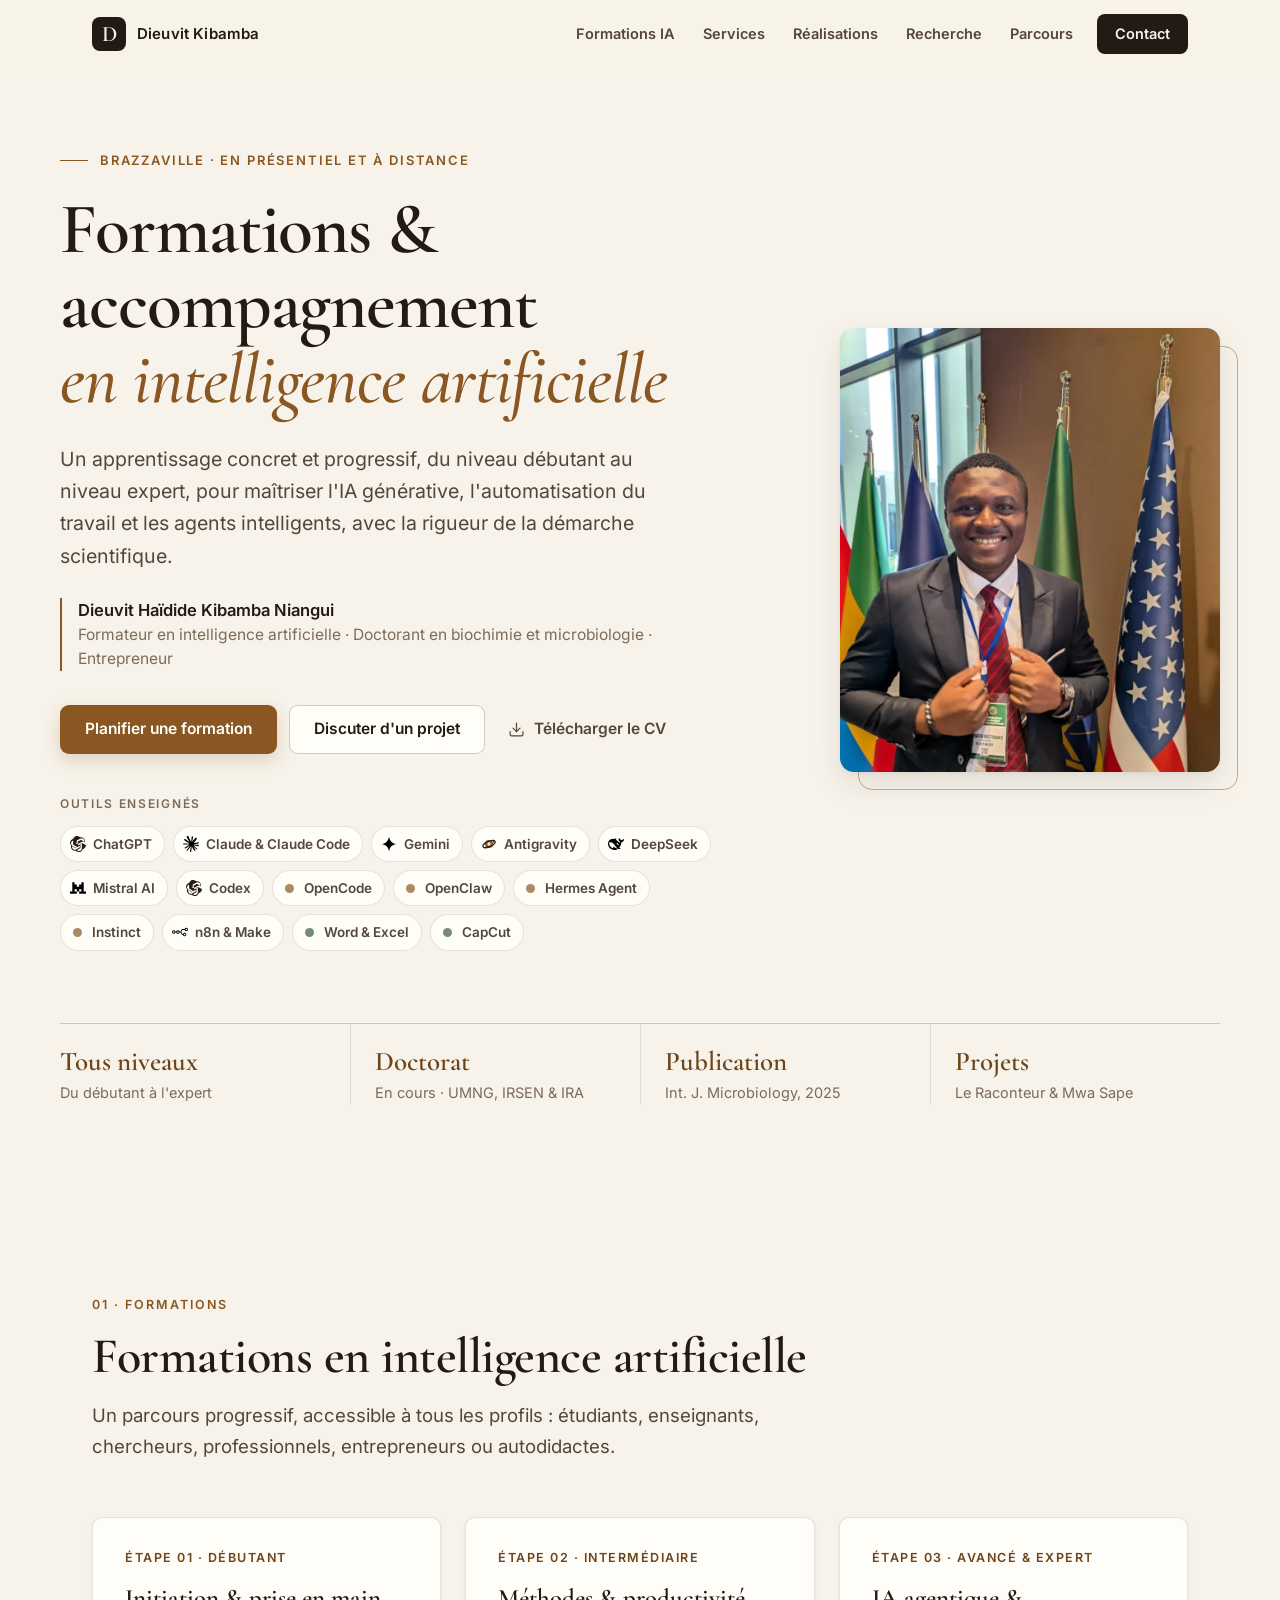
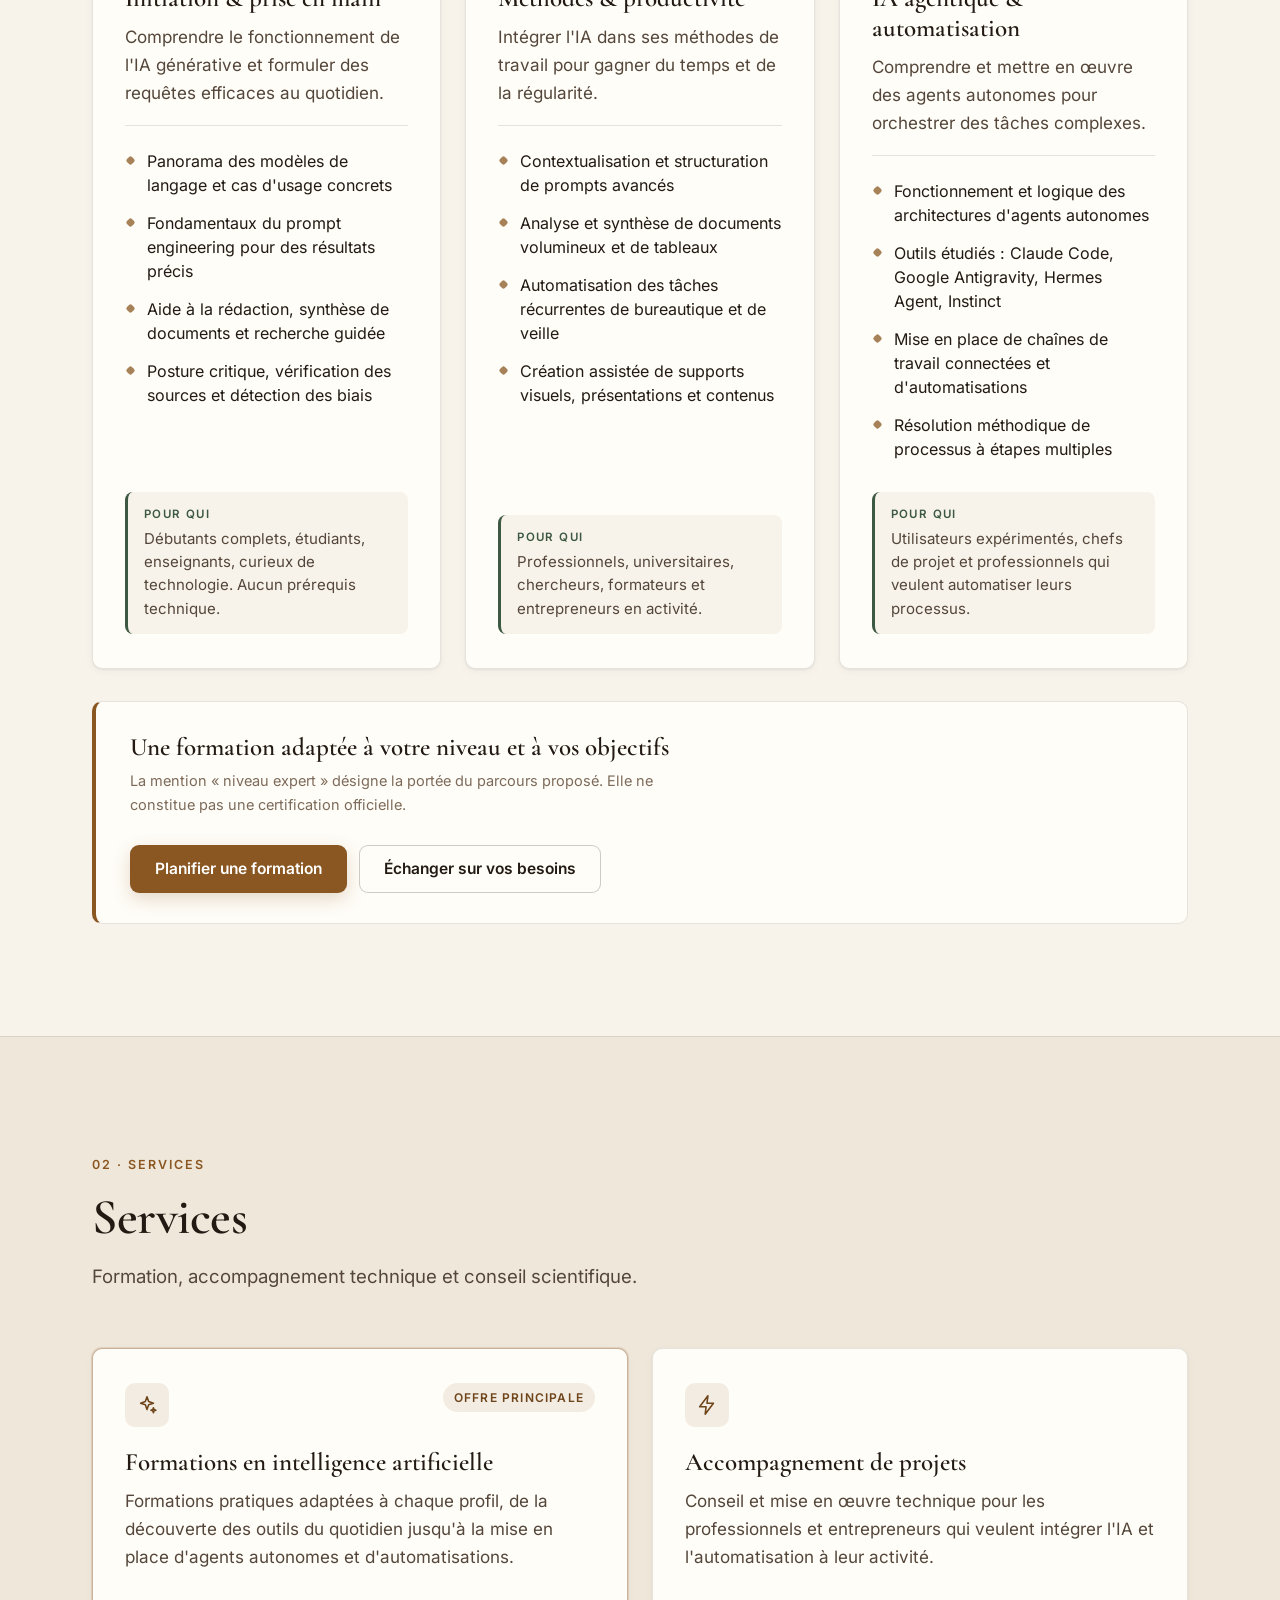
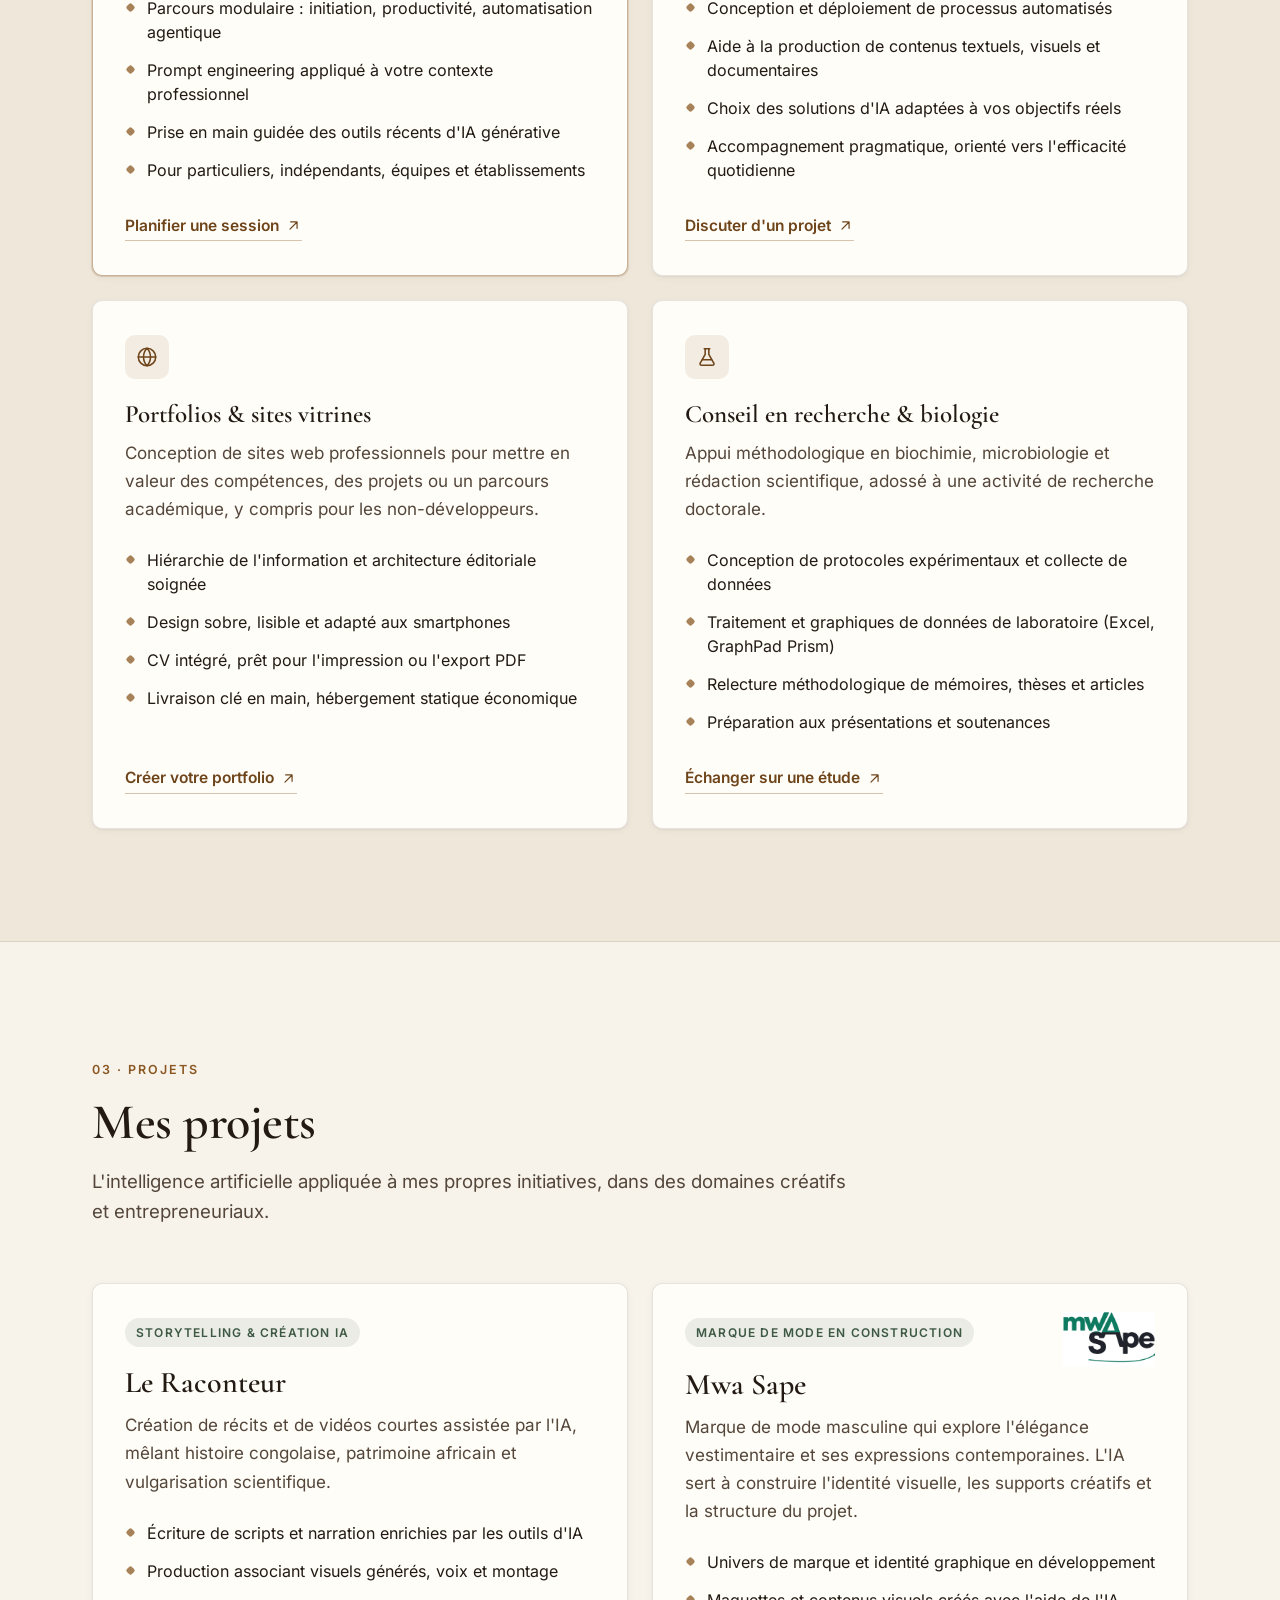
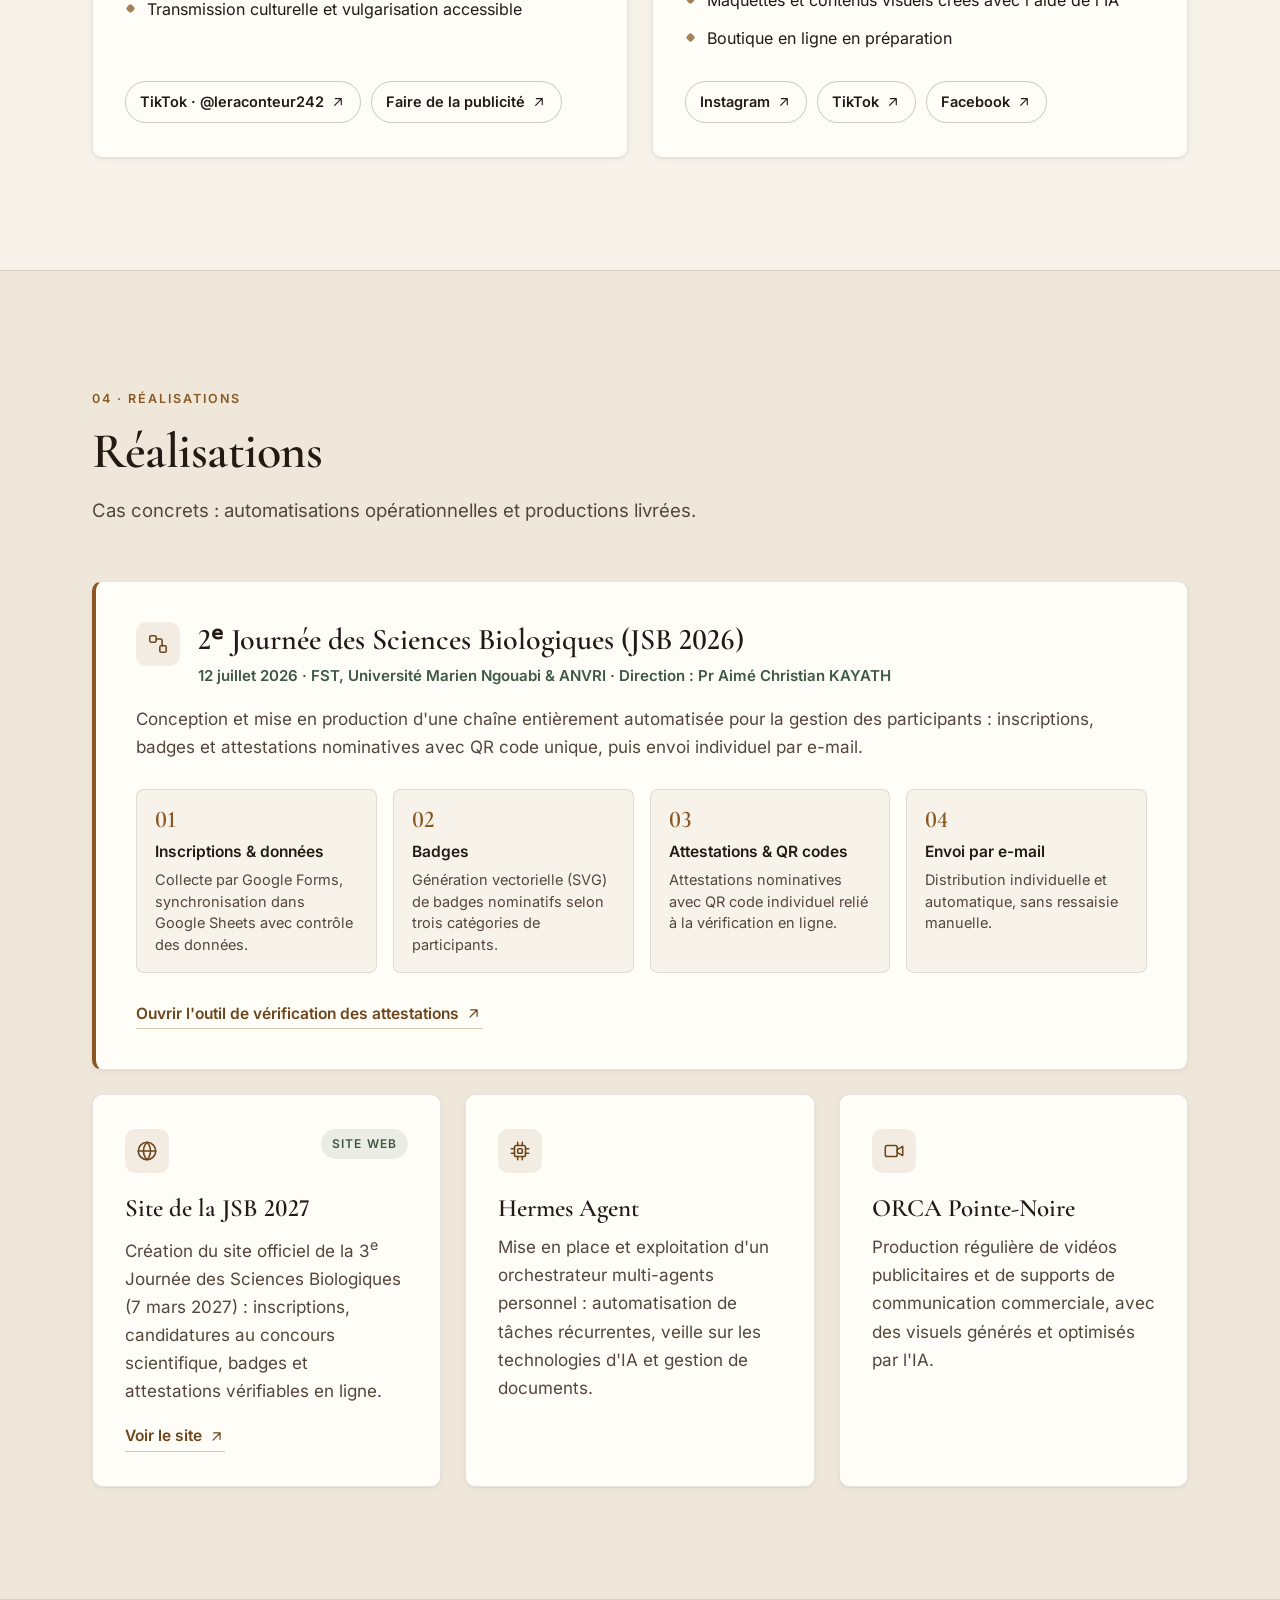
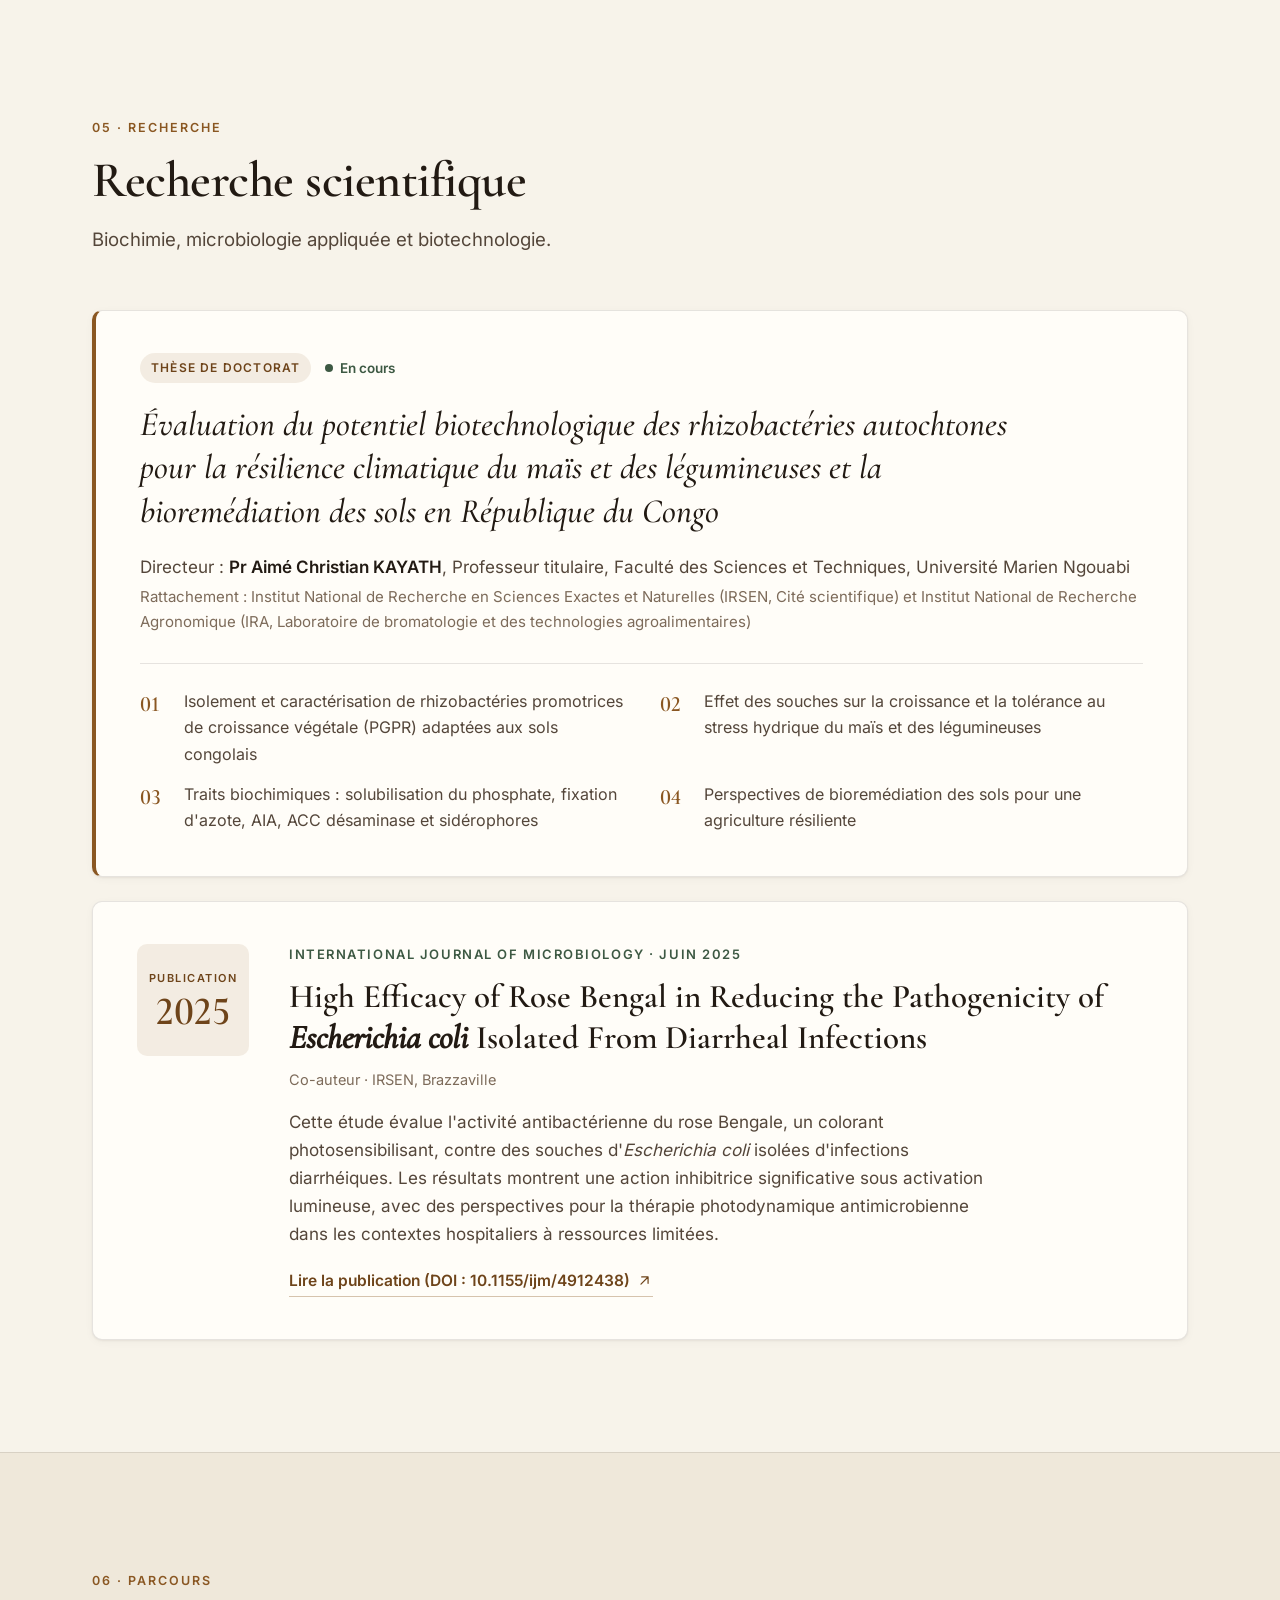
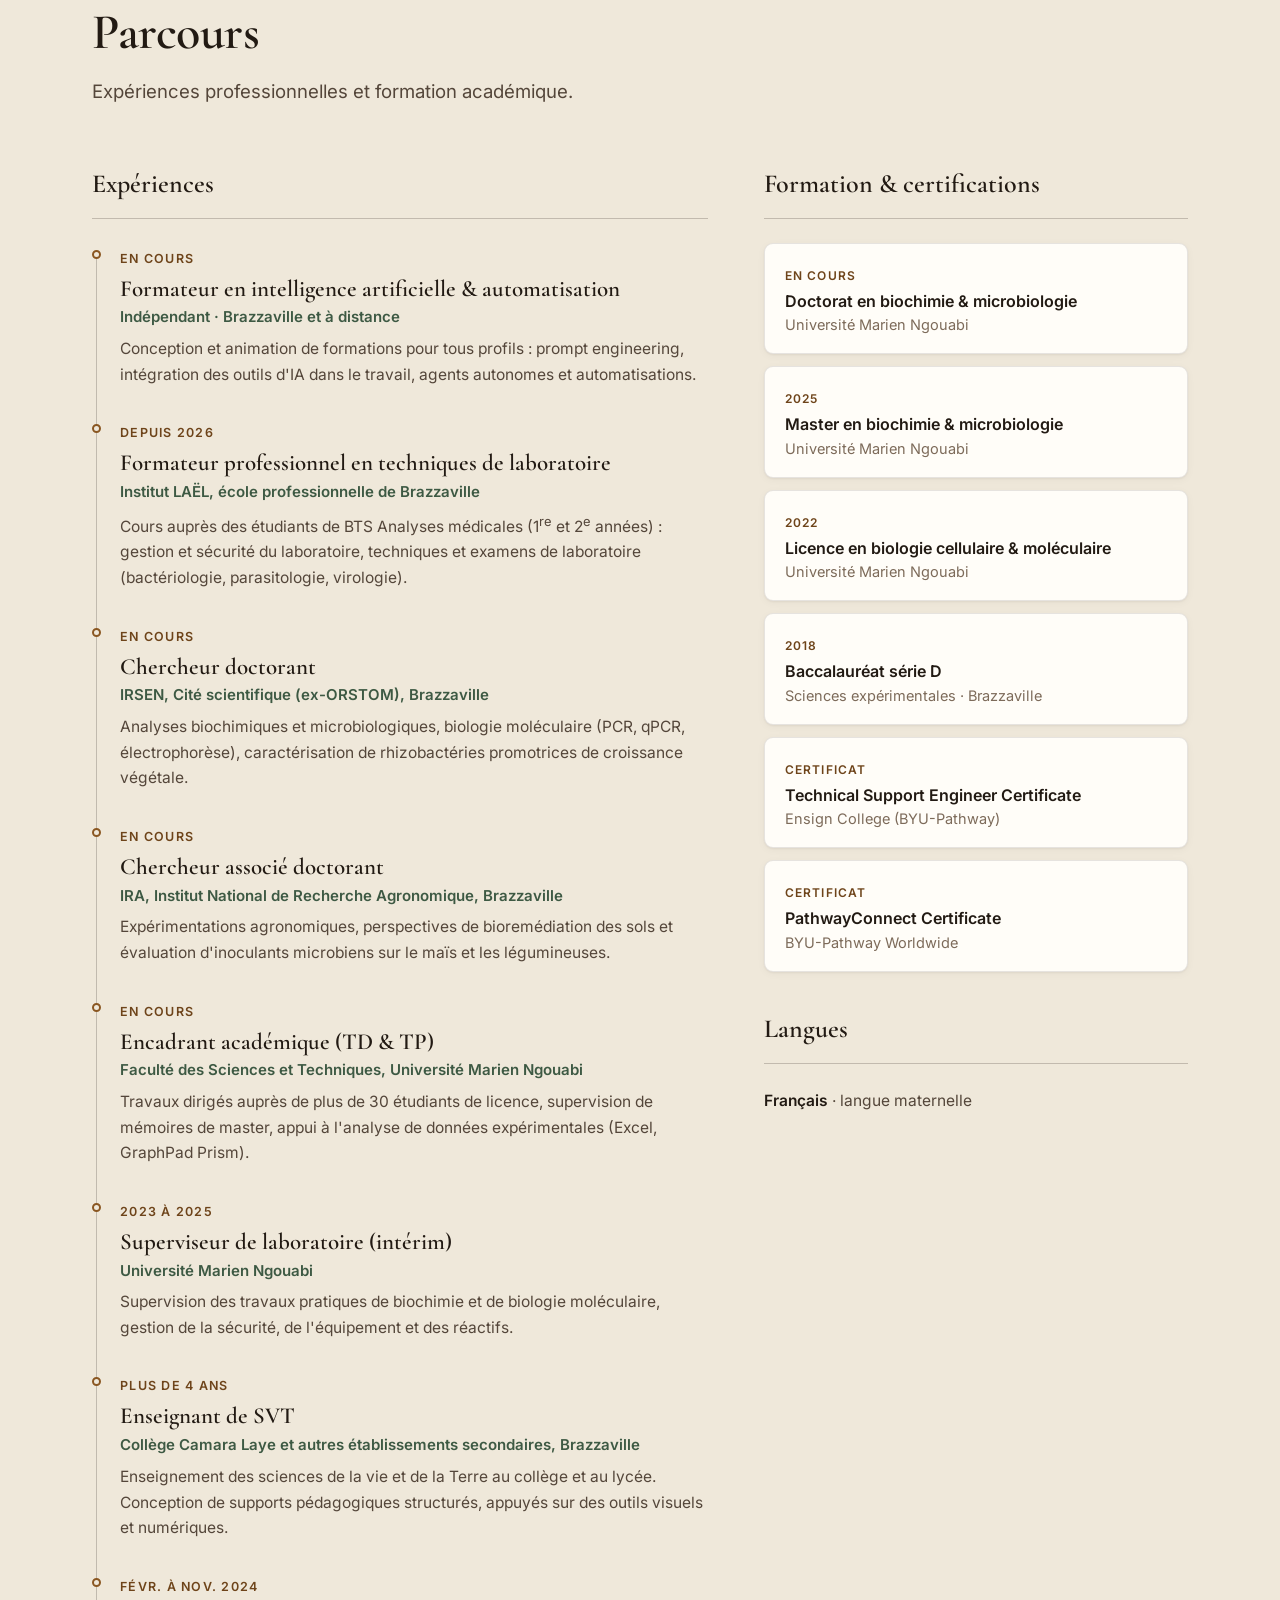
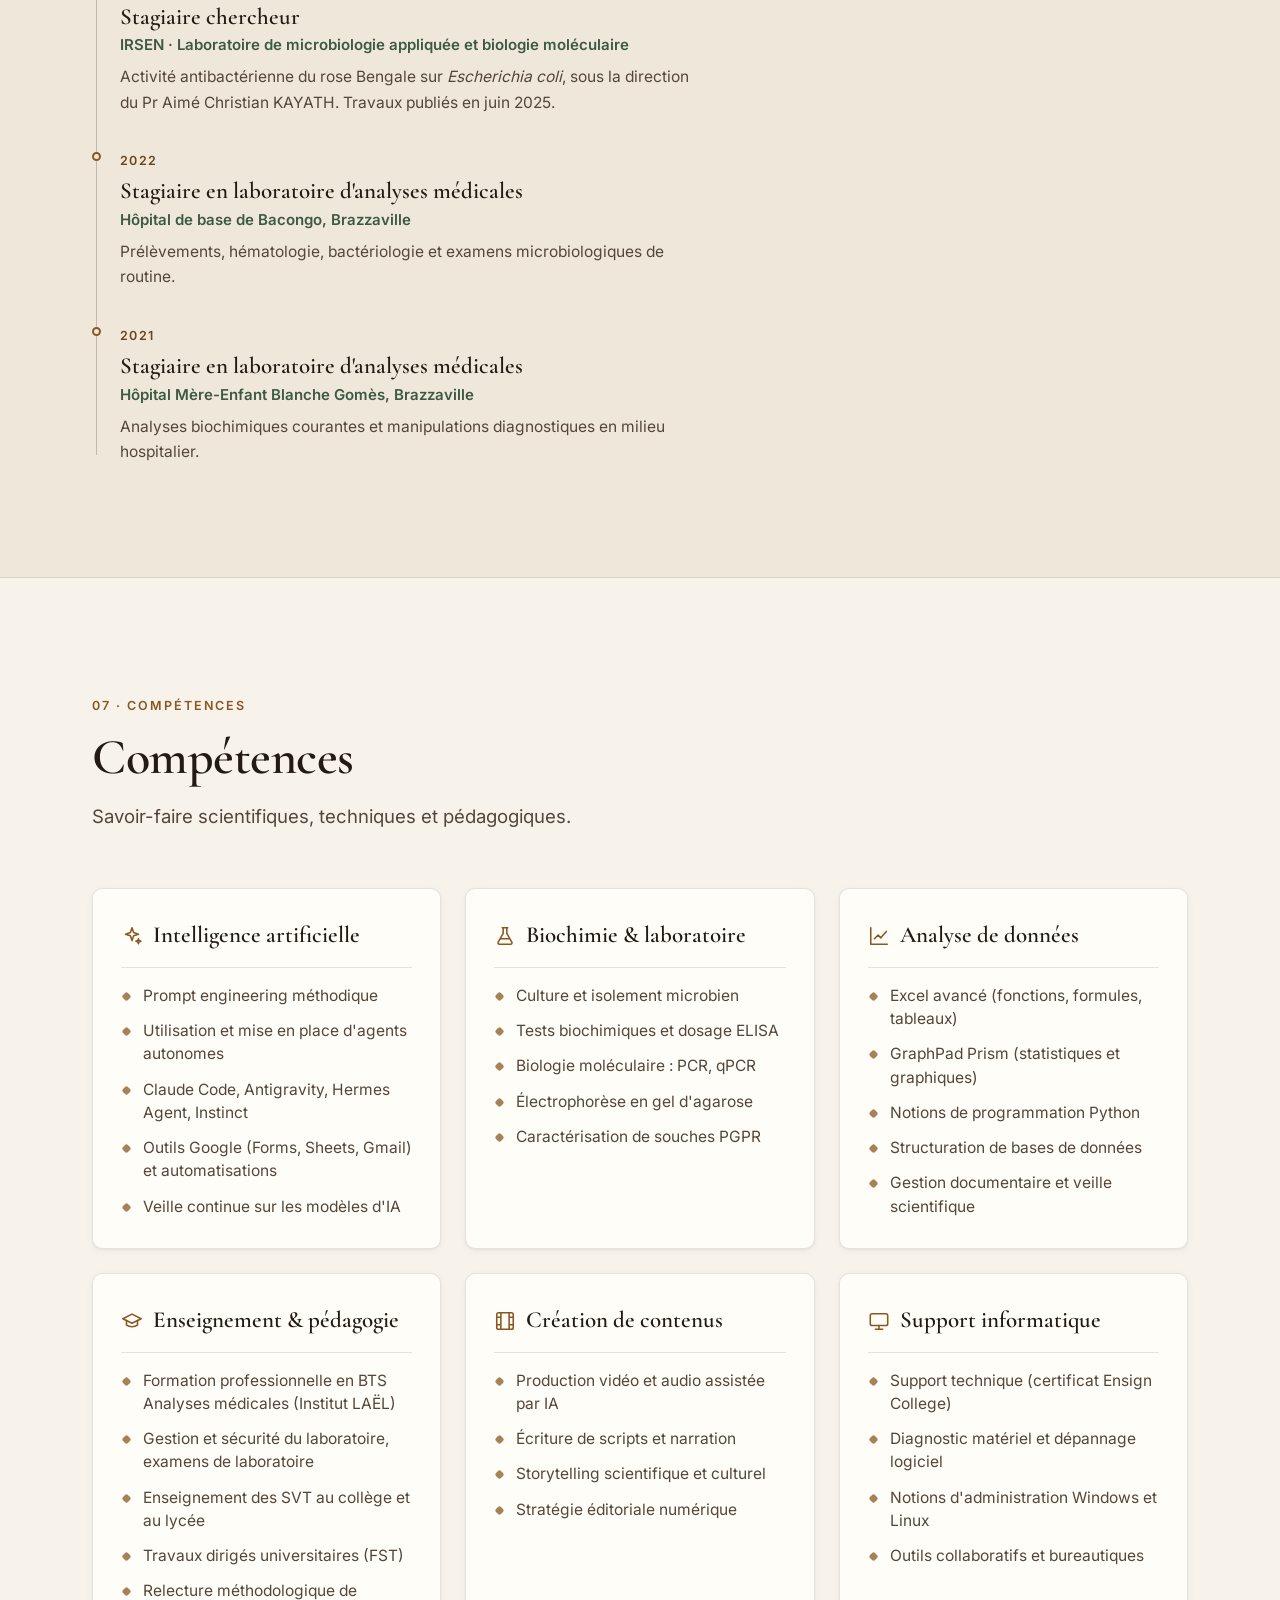
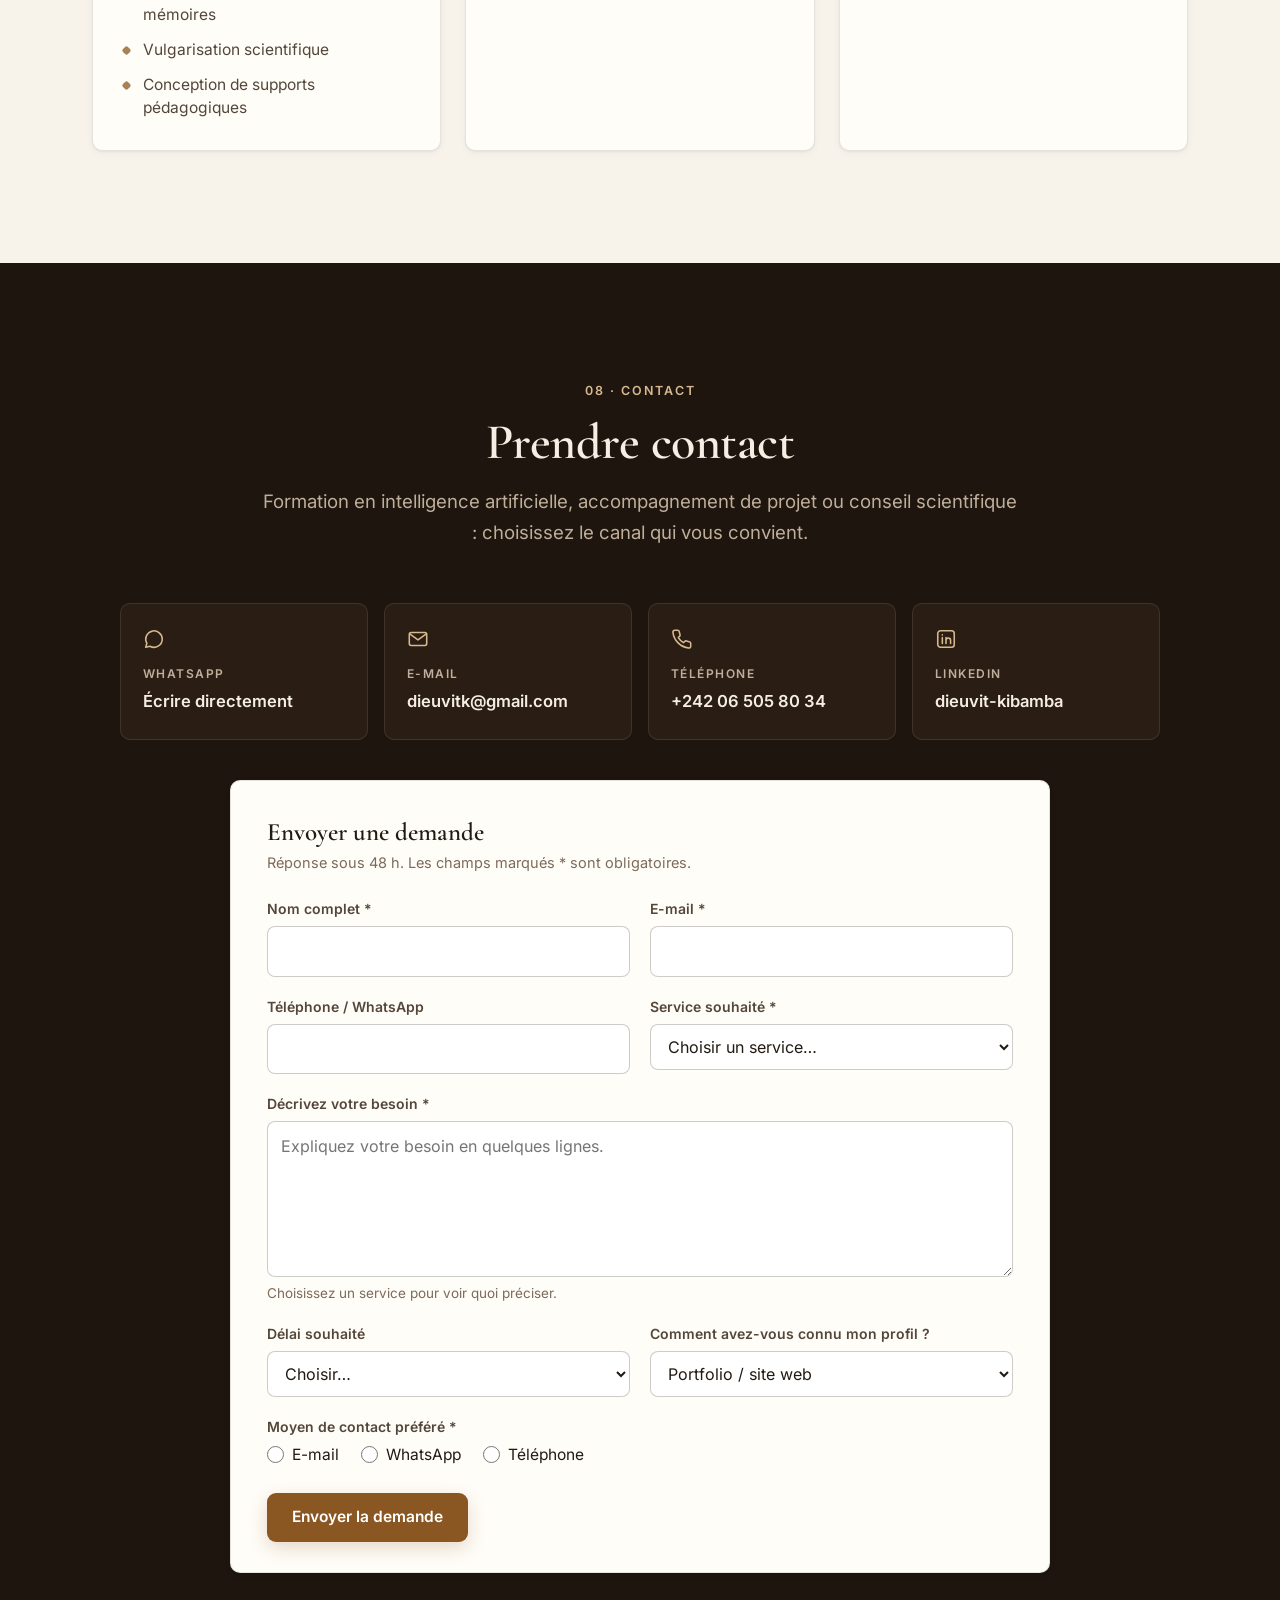
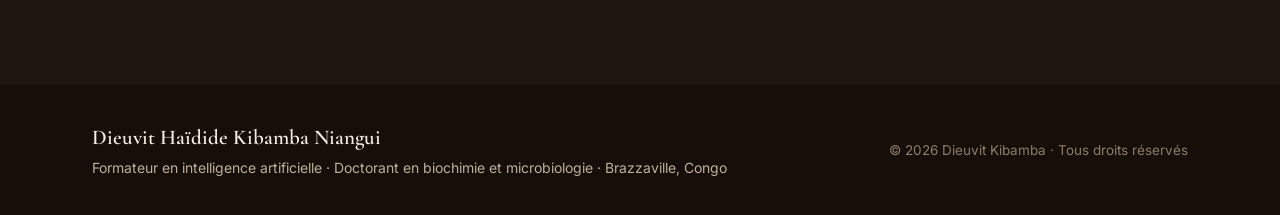
==== index.html @ c92bf2df "feat(contact): liste de services alignee sur le portfolio, aide contextuelle et preselection Co-Auth" ====
<!DOCTYPE html>
<html lang="fr">
<head>
  <meta charset="UTF-8" />
  <meta name="viewport" content="width=device-width, initial-scale=1.0" />
  <title>Dieuvit Kibamba · Formations IA &amp; Recherche · Brazzaville</title>
  <meta name="description" content="Dieuvit Haïdide Kibamba Niangui : formateur en intelligence artificielle, doctorant en biochimie et microbiologie et entrepreneur à Brazzaville. Formations pratiques du débutant à l'expert, accompagnement de projets et recherche scientifique." />
  <meta name="theme-color" content="#F7F3EA" />
  <link rel="icon" type="image/svg+xml" href="assets/favicon.svg" />
  <link rel="canonical" href="https://dieuvit-k.github.io/" />

  <!-- Open Graph -->
  <meta property="og:title" content="Dieuvit Kibamba · Formations IA &amp; Recherche · Brazzaville" />
  <meta property="og:description" content="Formateur en intelligence artificielle, doctorant en biochimie et microbiologie et entrepreneur. Formations tous niveaux, du débutant à l'expert. Brazzaville, Congo." />
  <meta property="og:image" content="https://dieuvit-k.github.io/assets/photo.jpg" />
  <meta property="og:url" content="https://dieuvit-k.github.io/" />
  <meta property="og:type" content="website" />
  <meta property="og:locale" content="fr_FR" />

  <!-- Twitter Card -->
  <meta name="twitter:card" content="summary_large_image" />
  <meta name="twitter:title" content="Dieuvit Kibamba · Formations IA &amp; Recherche · Brazzaville" />
  <meta name="twitter:description" content="Formateur en intelligence artificielle, doctorant en biochimie et microbiologie et entrepreneur. Formations tous niveaux, du débutant à l'expert. Brazzaville, Congo." />
  <meta name="twitter:image" content="https://dieuvit-k.github.io/assets/photo.jpg" />

  <!-- Polices locales et image principale -->
  <link rel="preload" href="assets/fonts/inter-400.woff2" as="font" type="font/woff2" crossorigin />
  <link rel="preload" href="assets/fonts/inter-600.woff2" as="font" type="font/woff2" crossorigin />
  <link rel="preload" href="assets/fonts/cormorant-600.woff2" as="font" type="font/woff2" crossorigin />
  <link rel="preload" as="image" href="assets/photo.webp" type="image/webp" fetchpriority="high" />

  <!-- Données structurées -->
  <script type="application/ld+json">
  {
    "@context": "https://schema.org",
    "@type": "Person",
    "name": "Dieuvit Haïdide Kibamba Niangui",
    "jobTitle": "Formateur en intelligence artificielle, doctorant en biochimie et microbiologie, entrepreneur",
    "url": "https://dieuvit-k.github.io/",
    "image": "https://dieuvit-k.github.io/assets/photo.jpg",
    "email": "dieuvitk@gmail.com",
    "telephone": "+242 06 505 80 34",
    "address": {
      "@type": "PostalAddress",
      "addressLocality": "Brazzaville",
      "addressCountry": "CG"
    },
    "sameAs": [
      "https://linkedin.com/in/dieuvit-kibamba",
      "https://github.com/dieuvit-k",
      "https://www.tiktok.com/@leraconteur242"
    ],
    "knowsLanguage": ["fr"],
    "affiliation": [
      { "@type": "Organization", "name": "Université Marien Ngouabi" },
      { "@type": "Organization", "name": "IRSEN, Institut National de Recherche en Sciences Exactes et Naturelles" }
    ]
  }
  </script>

  <script>document.documentElement.classList.add('js');</script>
  <link rel="stylesheet" href="styles.css?v=5.2" />
</head>
<body>

  <!-- Bibliothèque d'icônes (traits fins, une seule couleur) -->
  <svg width="0" height="0" class="sr-only" aria-hidden="true" focusable="false">
    <defs>
      <symbol id="i-spark" viewBox="0 0 24 24"><path d="M12 3l1.8 5.2L19 10l-5.2 1.8L12 17l-1.8-5.2L5 10l5.2-1.8z"/><path d="M19 15l.7 2 2 .7-2 .7-.7 2-.7-2-2-.7 2-.7z"/></symbol>
      <symbol id="i-zap" viewBox="0 0 24 24"><path d="M13 2L4 14h7l-1 8 9-12h-7l1-8z"/></symbol>
      <symbol id="i-globe" viewBox="0 0 24 24"><circle cx="12" cy="12" r="9.5"/><path d="M2.5 12h19"/><path d="M12 2.5c2.5 2.6 3.8 5.8 3.8 9.5s-1.3 6.9-3.8 9.5c-2.5-2.6-3.8-5.8-3.8-9.5s1.3-6.9 3.8-9.5z"/></symbol>
      <symbol id="i-flask" viewBox="0 0 24 24"><path d="M9 3h6"/><path d="M10 3v6.2L4.6 18.6A1.6 1.6 0 006 21h12a1.6 1.6 0 001.4-2.4L14 9.2V3"/><path d="M7.2 15h9.6"/></symbol>
      <symbol id="i-chart" viewBox="0 0 24 24"><path d="M3 3v18h18"/><path d="M7 15l4-4 3 3 6-7"/></symbol>
      <symbol id="i-cap" viewBox="0 0 24 24"><path d="M22 9.5L12 4.5 2 9.5l10 5 10-5z"/><path d="M6 11.5v5c3.3 2.3 8.7 2.3 12 0v-5"/></symbol>
      <symbol id="i-film" viewBox="0 0 24 24"><rect x="3" y="3" width="18" height="18" rx="2"/><path d="M7.5 3v18M16.5 3v18M3 8h4.5M3 16h4.5M16.5 8H21M16.5 16H21"/></symbol>
      <symbol id="i-monitor" viewBox="0 0 24 24"><rect x="2.5" y="4" width="19" height="13" rx="2"/><path d="M8 21h8M12 17v4"/></symbol>
      <symbol id="i-flow" viewBox="0 0 24 24"><rect x="3" y="3" width="7" height="7" rx="1.5"/><rect x="14" y="14" width="7" height="7" rx="1.5"/><path d="M10 6.5h4.5a2 2 0 012 2V14"/></symbol>
      <symbol id="i-cpu" viewBox="0 0 24 24"><rect x="6" y="6" width="12" height="12" rx="2"/><rect x="9.5" y="9.5" width="5" height="5" rx="1"/><path d="M9.5 2.5v3.5M14.5 2.5v3.5M9.5 18v3.5M14.5 18v3.5M2.5 9.5H6M2.5 14.5H6M18 9.5h3.5M18 14.5h3.5"/></symbol>
      <symbol id="i-video" viewBox="0 0 24 24"><rect x="2.5" y="6" width="13" height="12" rx="2"/><path d="M15.5 10.5l6-3.5v10l-6-3.5z"/></symbol>
      <symbol id="i-arrow" viewBox="0 0 24 24"><path d="M7 17L17 7M8 7h9v9"/></symbol>
      <symbol id="i-download" viewBox="0 0 24 24"><path d="M21 15v4a2 2 0 01-2 2H5a2 2 0 01-2-2v-4"/><path d="M7 10l5 5 5-5M12 15V3"/></symbol>
      <symbol id="i-chat" viewBox="0 0 24 24"><path d="M21 12a9 9 0 01-13.4 7.9L3 21l1.2-4.4A9 9 0 1121 12z"/></symbol>
      <symbol id="i-mail" viewBox="0 0 24 24"><rect x="2.5" y="5" width="19" height="14" rx="2"/><path d="M3 6.5l9 6.5 9-6.5"/></symbol>
      <symbol id="i-phone" viewBox="0 0 24 24"><path d="M21.5 16.9v3a2 2 0 01-2.2 2A19.8 19.8 0 012.1 4.7 2 2 0 014.1 2.5h3a2 2 0 012 1.7c.1 1 .4 1.9.7 2.8a2 2 0 01-.5 2.1L8 10.4a16 16 0 005.6 5.6l1.3-1.3a2 2 0 012.1-.5c.9.3 1.8.6 2.8.7a2 2 0 011.7 2z"/></symbol>
      <symbol id="i-linkedin" viewBox="0 0 24 24"><rect x="3" y="3" width="18" height="18" rx="3"/><path d="M8 10.5V17M8 7.5v.01M12 17v-6.5M12 13.5a2.5 2.5 0 015 0V17"/></symbol>
    </defs>
  </svg>

  <a href="#main-content" class="skip-link">Passer au contenu</a>

  <!-- ===================== EN-TÊTE ===================== -->
  <header class="site-header" id="top">
    <div class="nav-wrapper">
      <a href="#top" class="brand" aria-label="Retour en haut de page">
        <span class="brand-mark">D</span>
        <span class="brand-name">Dieuvit Kibamba</span>
      </a>

      <nav class="nav" id="nav" aria-label="Navigation principale">
        <a href="#formations" class="nav-link">Formations IA</a>
        <a href="#services" class="nav-link">Services</a>
        <a href="#realisations" class="nav-link">Réalisations</a>
        <a href="#recherche" class="nav-link">Recherche</a>
        <a href="#parcours" class="nav-link">Parcours</a>
        <a href="#contact" class="nav-link nav-cta">Contact</a>
      </nav>

      <button class="nav-toggle" id="navToggle" aria-label="Ouvrir le menu" aria-expanded="false" aria-controls="nav">
        <span></span><span></span><span></span>
      </button>
    </div>
  </header>

  <main id="main-content">

    <!-- ===================== ACCUEIL ===================== -->
    <section class="hero">
      <div class="hero-inner">
        <div class="hero-text">
          <p class="eyebrow reveal">Brazzaville · En présentiel et à distance</p>

          <h1 class="hero-title reveal">
            Formations &amp; accompagnement
            <em>en intelligence artificielle</em>
          </h1>

          <p class="hero-lead reveal">
            Un apprentissage concret et progressif, du niveau débutant au niveau expert, pour maîtriser l'IA générative, l'automatisation du travail et les agents intelligents, avec la rigueur de la démarche scientifique.
          </p>

          <p class="hero-by reveal">
            <strong>Dieuvit Haïdide Kibamba Niangui</strong><br />
            Formateur en intelligence artificielle · Doctorant en biochimie et microbiologie · Entrepreneur
          </p>

          <div class="hero-actions reveal">
            <a href="#formulaire" data-type="Formation en intelligence artificielle" class="btn btn-primary">Planifier une formation</a>
            <a href="https://wa.me/242065058034" target="_blank" rel="noopener" class="btn btn-ghost">Discuter d'un projet</a>
            <button type="button" id="downloadCv" class="btn btn-link">
              <svg class="icon" aria-hidden="true"><use href="#i-download"/></svg>
              Télécharger le CV
            </button>
          </div>

          <div class="tools reveal">
            <span class="tools-label">Outils enseignés</span>
            <ul class="tools-list">
              <li><img src="assets/ia/openai.svg" alt="" width="16" height="16" />ChatGPT</li>
              <li><img src="assets/ia/claude.svg" alt="" width="16" height="16" />Claude &amp; Claude Code</li>
              <li><img src="assets/ia/gemini.svg" alt="" width="16" height="16" />Gemini</li>
              <li><img src="assets/ia/antigravity.svg" alt="" width="16" height="16" />Antigravity</li>
              <li><img src="assets/ia/deepseek.svg" alt="" width="16" height="16" />DeepSeek</li>
              <li><img src="assets/ia/mistralai.svg" alt="" width="16" height="16" />Mistral AI</li>
              <li><img src="assets/ia/openai.svg" alt="" width="16" height="16" />Codex</li>
              <li><span class="tool-dot" aria-hidden="true"></span>OpenCode</li>
              <li><span class="tool-dot" aria-hidden="true"></span>OpenClaw</li>
              <li><span class="tool-dot" aria-hidden="true"></span>Hermes Agent</li>
              <li><span class="tool-dot" aria-hidden="true"></span>Instinct</li>
              <li><img src="assets/ia/n8n.svg" alt="" width="16" height="16" />n8n &amp; Make</li>
              <li><span class="tool-dot tool-dot-office" aria-hidden="true"></span>Word &amp; Excel</li>
              <li><span class="tool-dot tool-dot-office" aria-hidden="true"></span>CapCut</li>
            </ul>
          </div>
        </div>

        <figure class="hero-photo reveal">
          <picture>
            <source srcset="assets/photo.webp" type="image/webp" />
            <img src="assets/photo.jpg" alt="Portrait de Dieuvit Haïdide Kibamba Niangui" width="370" height="444" fetchpriority="high" />
          </picture>
        </figure>
      </div>

      <dl class="hero-facts reveal">
        <div class="fact">
          <dt>Tous niveaux</dt>
          <dd>Du débutant à l'expert</dd>
        </div>
        <div class="fact">
          <dt>Doctorat</dt>
          <dd>En cours · UMNG, IRSEN &amp; IRA</dd>
        </div>
        <div class="fact">
          <dt>Publication</dt>
          <dd>Int. J. Microbiology, 2025</dd>
        </div>
        <div class="fact">
          <dt>Projets</dt>
          <dd>Le Raconteur &amp; Mwa Sape</dd>
        </div>
      </dl>
    </section>

    <!-- ===================== 01 · FORMATIONS IA ===================== -->
    <section id="formations" class="section">
      <div class="container">
        <header class="section-head">
          <span class="section-index">01 · Formations</span>
          <h2 class="section-title">Formations en intelligence artificielle</h2>
          <p class="section-sub">Un parcours progressif, accessible à tous les profils : étudiants, enseignants, chercheurs, professionnels, entrepreneurs ou autodidactes.</p>
        </header>

        <div class="levels">
          <article class="card level reveal">
            <span class="level-step">Étape 01 · Débutant</span>
            <h3 class="card-title">Initiation &amp; prise en main</h3>
            <p class="card-lead">Comprendre le fonctionnement de l'IA générative et formuler des requêtes efficaces au quotidien.</p>
            <ul class="list">
              <li>Panorama des modèles de langage et cas d'usage concrets</li>
              <li>Fondamentaux du prompt engineering pour des résultats précis</li>
              <li>Aide à la rédaction, synthèse de documents et recherche guidée</li>
              <li>Posture critique, vérification des sources et détection des biais</li>
            </ul>
            <p class="audience"><strong>Pour qui</strong>Débutants complets, étudiants, enseignants, curieux de technologie. Aucun prérequis technique.</p>
          </article>

          <article class="card level reveal">
            <span class="level-step">Étape 02 · Intermédiaire</span>
            <h3 class="card-title">Méthodes &amp; productivité</h3>
            <p class="card-lead">Intégrer l'IA dans ses méthodes de travail pour gagner du temps et de la régularité.</p>
            <ul class="list">
              <li>Contextualisation et structuration de prompts avancés</li>
              <li>Analyse et synthèse de documents volumineux et de tableaux</li>
              <li>Automatisation des tâches récurrentes de bureautique et de veille</li>
              <li>Création assistée de supports visuels, présentations et contenus</li>
            </ul>
            <p class="audience"><strong>Pour qui</strong>Professionnels, universitaires, chercheurs, formateurs et entrepreneurs en activité.</p>
          </article>

          <article class="card level reveal">
            <span class="level-step">Étape 03 · Avancé &amp; expert</span>
            <h3 class="card-title">IA agentique &amp; automatisation</h3>
            <p class="card-lead">Comprendre et mettre en œuvre des agents autonomes pour orchestrer des tâches complexes.</p>
            <ul class="list">
              <li>Fonctionnement et logique des architectures d'agents autonomes</li>
              <li>Outils étudiés : Claude Code, Google Antigravity, Hermes Agent, Instinct</li>
              <li>Mise en place de chaînes de travail connectées et d'automatisations</li>
              <li>Résolution méthodique de processus à étapes multiples</li>
            </ul>
            <p class="audience"><strong>Pour qui</strong>Utilisateurs expérimentés, chefs de projet et professionnels qui veulent automatiser leurs processus.</p>
          </article>
        </div>

        <div class="cta-band reveal">
          <div>
            <p class="cta-band-title">Une formation adaptée à votre niveau et à vos objectifs</p>
            <p class="cta-band-note">La mention « niveau expert » désigne la portée du parcours proposé. Elle ne constitue pas une certification officielle.</p>
          </div>
          <div class="cta-band-actions">
            <a href="#formulaire" data-type="Formation en intelligence artificielle" class="btn btn-primary">Planifier une formation</a>
            <a href="https://wa.me/242065058034" target="_blank" rel="noopener" class="btn btn-ghost">Échanger sur vos besoins</a>
          </div>
        </div>
      </div>
    </section>

    <!-- ===================== 02 · SERVICES ===================== -->
    <section id="services" class="section section-alt">
      <div class="container">
        <header class="section-head">
          <span class="section-index">02 · Services</span>
          <h2 class="section-title">Services</h2>
          <p class="section-sub">Formation, accompagnement technique et conseil scientifique.</p>
        </header>

        <div class="grid-2">
          <article class="card service service-featured reveal">
            <div class="card-top">
              <span class="icon-box"><svg class="icon" aria-hidden="true"><use href="#i-spark"/></svg></span>
              <span class="tag tag-accent">Offre principale</span>
            </div>
            <h3 class="card-title">Formations en intelligence artificielle</h3>
            <p class="card-text">Formations pratiques adaptées à chaque profil, de la découverte des outils du quotidien jusqu'à la mise en place d'agents autonomes et d'automatisations.</p>
            <ul class="list">
              <li>Parcours modulaire : initiation, productivité, automatisation agentique</li>
              <li>Prompt engineering appliqué à votre contexte professionnel</li>
              <li>Prise en main guidée des outils récents d'IA générative</li>
              <li>Pour particuliers, indépendants, équipes et établissements</li>
            </ul>
            <a href="#formulaire" data-type="Formation en intelligence artificielle" class="text-link">Planifier une session <svg class="icon" aria-hidden="true"><use href="#i-arrow"/></svg></a>
          </article>

          <article class="card service reveal">
            <div class="card-top">
              <span class="icon-box"><svg class="icon" aria-hidden="true"><use href="#i-zap"/></svg></span>
            </div>
            <h3 class="card-title">Accompagnement de projets</h3>
            <p class="card-text">Conseil et mise en œuvre technique pour les professionnels et entrepreneurs qui veulent intégrer l'IA et l'automatisation à leur activité.</p>
            <ul class="list">
              <li>Conception et déploiement de processus automatisés</li>
              <li>Aide à la production de contenus textuels, visuels et documentaires</li>
              <li>Choix des solutions d'IA adaptées à vos objectifs réels</li>
              <li>Accompagnement pragmatique, orienté vers l'efficacité quotidienne</li>
            </ul>
            <a href="#formulaire" data-type="Mise en place d'agents IA et d'automatisations" class="text-link">Discuter d'un projet <svg class="icon" aria-hidden="true"><use href="#i-arrow"/></svg></a>
          </article>

          <article class="card service reveal">
            <div class="card-top">
              <span class="icon-box"><svg class="icon" aria-hidden="true"><use href="#i-globe"/></svg></span>
            </div>
            <h3 class="card-title">Portfolios &amp; sites vitrines</h3>
            <p class="card-text">Conception de sites web professionnels pour mettre en valeur des compétences, des projets ou un parcours académique, y compris pour les non-développeurs.</p>
            <ul class="list">
              <li>Hiérarchie de l'information et architecture éditoriale soignée</li>
              <li>Design sobre, lisible et adapté aux smartphones</li>
              <li>CV intégré, prêt pour l'impression ou l'export PDF</li>
              <li>Livraison clé en main, hébergement statique économique</li>
            </ul>
            <a href="#formulaire" data-type="Création de portfolio ou de site vitrine" class="text-link">Créer votre portfolio <svg class="icon" aria-hidden="true"><use href="#i-arrow"/></svg></a>
          </article>

          <article class="card service reveal">
            <div class="card-top">
              <span class="icon-box"><svg class="icon" aria-hidden="true"><use href="#i-flask"/></svg></span>
            </div>
            <h3 class="card-title">Conseil en recherche &amp; biologie</h3>
            <p class="card-text">Appui méthodologique en biochimie, microbiologie et rédaction scientifique, adossé à une activité de recherche doctorale.</p>
            <ul class="list">
              <li>Conception de protocoles expérimentaux et collecte de données</li>
              <li>Traitement et graphiques de données de laboratoire (Excel, GraphPad Prism)</li>
              <li>Relecture méthodologique de mémoires, thèses et articles</li>
              <li>Préparation aux présentations et soutenances</li>
            </ul>
            <a href="#formulaire" data-type="Conseil en recherche, thèse ou mémoire" class="text-link">Échanger sur une étude <svg class="icon" aria-hidden="true"><use href="#i-arrow"/></svg></a>
          </article>
        </div>
      </div>
    </section>

    <!-- ===================== 03 · PROJETS ===================== -->
    <section id="projets" class="section">
      <div class="container">
        <header class="section-head">
          <span class="section-index">03 · Projets</span>
          <h2 class="section-title">Mes projets</h2>
          <p class="section-sub">L'intelligence artificielle appliquée à mes propres initiatives, dans des domaines créatifs et entrepreneuriaux.</p>
        </header>

        <div class="grid-2">
          <article class="card project reveal">
            <span class="tag">Storytelling &amp; création IA</span>
            <h3 class="card-title card-title-lg">Le Raconteur</h3>
            <p class="card-text">Création de récits et de vidéos courtes assistée par l'IA, mêlant histoire congolaise, patrimoine africain et vulgarisation scientifique.</p>
            <ul class="list">
              <li>Écriture de scripts et narration enrichies par les outils d'IA</li>
              <li>Production associant visuels générés, voix et montage</li>
              <li>Transmission culturelle et vulgarisation accessible</li>
            </ul>
            <div class="link-row">
              <a href="https://www.tiktok.com/@leraconteur242" target="_blank" rel="noopener" class="chip-link">TikTok · @leraconteur242 <svg class="icon" aria-hidden="true"><use href="#i-arrow"/></svg></a>
              <a href="#formulaire" data-type="Publicité sur la page TikTok Le Raconteur" class="chip-link">Faire de la publicité <svg class="icon" aria-hidden="true"><use href="#i-arrow"/></svg></a>
            </div>
          </article>

          <article class="card project reveal">
            <div class="project-head">
              <span class="tag">Marque de mode en construction</span>
              <picture class="project-logo">
                <source srcset="assets/mwa-sape-logo.webp" type="image/webp" />
                <img src="assets/mwa-sape-logo.jpg" alt="Logo Mwa Sape" width="120" height="70" loading="lazy" decoding="async" />
              </picture>
            </div>
            <h3 class="card-title card-title-lg">Mwa Sape</h3>
            <p class="card-text">Marque de mode masculine qui explore l'élégance vestimentaire et ses expressions contemporaines. L'IA sert à construire l'identité visuelle, les supports créatifs et la structure du projet.</p>
            <ul class="list">
              <li>Univers de marque et identité graphique en développement</li>
              <li>Maquettes et contenus visuels créés avec l'aide de l'IA</li>
              <li>Boutique en ligne en préparation</li>
            </ul>
            <div class="link-row">
              <a href="https://www.instagram.com/mwasape_242/" target="_blank" rel="noopener" class="chip-link">Instagram <svg class="icon" aria-hidden="true"><use href="#i-arrow"/></svg></a>
              <a href="https://www.tiktok.com/@mwasape_242" target="_blank" rel="noopener" class="chip-link">TikTok <svg class="icon" aria-hidden="true"><use href="#i-arrow"/></svg></a>
              <a href="https://www.facebook.com/mwa.sape" target="_blank" rel="noopener" class="chip-link">Facebook <svg class="icon" aria-hidden="true"><use href="#i-arrow"/></svg></a>
            </div>
          </article>
        </div>
      </div>
    </section>

    <!-- ===================== 04 · RÉALISATIONS ===================== -->
    <section id="realisations" class="section section-alt">
      <div class="container">
        <header class="section-head">
          <span class="section-index">04 · Réalisations</span>
          <h2 class="section-title">Réalisations</h2>
          <p class="section-sub">Cas concrets : automatisations opérationnelles et productions livrées.</p>
        </header>

        <article class="card feature reveal">
          <div class="feature-head">
            <span class="icon-box"><svg class="icon" aria-hidden="true"><use href="#i-flow"/></svg></span>
            <div>
              <h3 class="card-title card-title-lg">2ᵉ Journée des Sciences Biologiques (JSB 2026)</h3>
              <p class="feature-context">12 juillet 2026 · FST, Université Marien Ngouabi &amp; ANVRI · Direction : Pr Aimé Christian KAYATH</p>
            </div>
          </div>
          <p class="card-text">
            Conception et mise en production d'une chaîne entièrement automatisée pour la gestion des participants : inscriptions, badges et attestations nominatives avec QR code unique, puis envoi individuel par e-mail.
          </p>

          <ol class="pipeline">
            <li>
              <span class="pipeline-num">01</span>
              <h4>Inscriptions &amp; données</h4>
              <p>Collecte par Google Forms, synchronisation dans Google Sheets avec contrôle des données.</p>
            </li>
            <li>
              <span class="pipeline-num">02</span>
              <h4>Badges</h4>
              <p>Génération vectorielle (SVG) de badges nominatifs selon trois catégories de participants.</p>
            </li>
            <li>
              <span class="pipeline-num">03</span>
              <h4>Attestations &amp; QR codes</h4>
              <p>Attestations nominatives avec QR code individuel relié à la vérification en ligne.</p>
            </li>
            <li>
              <span class="pipeline-num">04</span>
              <h4>Envoi par e-mail</h4>
              <p>Distribution individuelle et automatique, sans ressaisie manuelle.</p>
            </li>
          </ol>

          <a href="verify/" class="text-link">Ouvrir l'outil de vérification des attestations <svg class="icon" aria-hidden="true"><use href="#i-arrow"/></svg></a>
        </article>

        <div class="grid-3 grid-gap-top">
          <article class="card reveal">
            <div class="card-top">
              <span class="icon-box"><svg class="icon" aria-hidden="true"><use href="#i-globe"/></svg></span>
              <span class="tag">Site web</span>
            </div>
            <h3 class="card-title">Site de la JSB 2027</h3>
            <p class="card-text">Création du site officiel de la 3<sup>e</sup> Journée des Sciences Biologiques (7 mars 2027) : inscriptions, candidatures au concours scientifique, badges et attestations vérifiables en ligne.</p>
            <a href="https://l-ecole-ke-bien.web.app/" target="_blank" rel="noopener" class="text-link">Voir le site <svg class="icon" aria-hidden="true"><use href="#i-arrow"/></svg></a>
          </article>

          <article class="card reveal">
            <div class="card-top">
              <span class="icon-box"><svg class="icon" aria-hidden="true"><use href="#i-cpu"/></svg></span>
            </div>
            <h3 class="card-title">Hermes Agent</h3>
            <p class="card-text">Mise en place et exploitation d'un orchestrateur multi-agents personnel : automatisation de tâches récurrentes, veille sur les technologies d'IA et gestion de documents.</p>
          </article>

          <article class="card reveal">
            <div class="card-top">
              <span class="icon-box"><svg class="icon" aria-hidden="true"><use href="#i-video"/></svg></span>
            </div>
            <h3 class="card-title">ORCA Pointe-Noire</h3>
            <p class="card-text">Production régulière de vidéos publicitaires et de supports de communication commerciale, avec des visuels générés et optimisés par l'IA.</p>
          </article>
        </div>
      </div>
    </section>

    <!-- ===================== 05 · RECHERCHE ===================== -->
    <section id="recherche" class="section">
      <div class="container">
        <header class="section-head">
          <span class="section-index">05 · Recherche</span>
          <h2 class="section-title">Recherche scientifique</h2>
          <p class="section-sub">Biochimie, microbiologie appliquée et biotechnologie.</p>
        </header>

        <article class="card thesis reveal">
          <div class="thesis-label">
            <span class="tag tag-accent">Thèse de doctorat</span>
            <span class="status">En cours</span>
          </div>
          <h3 class="thesis-title">
            Évaluation du potentiel biotechnologique des rhizobactéries autochtones pour la résilience climatique du maïs et des légumineuses et la bioremédiation des sols en République du Congo
          </h3>
          <p class="thesis-dir">
            Directeur : <strong>Pr Aimé Christian KAYATH</strong>, Professeur titulaire, Faculté des Sciences et Techniques, Université Marien Ngouabi
          </p>
          <p class="thesis-affil">
            Rattachement : Institut National de Recherche en Sciences Exactes et Naturelles (IRSEN, Cité scientifique) et Institut National de Recherche Agronomique (IRA, Laboratoire de bromatologie et des technologies agroalimentaires)
          </p>

          <ol class="thesis-axes">
            <li>Isolement et caractérisation de rhizobactéries promotrices de croissance végétale (PGPR) adaptées aux sols congolais</li>
            <li>Effet des souches sur la croissance et la tolérance au stress hydrique du maïs et des légumineuses</li>
            <li>Traits biochimiques : solubilisation du phosphate, fixation d'azote, AIA, ACC désaminase et sidérophores</li>
            <li>Perspectives de bioremédiation des sols pour une agriculture résiliente</li>
          </ol>
        </article>

        <article class="card publication reveal">
          <div class="pub-year">
            <span>Publication</span>
            <strong>2025</strong>
          </div>
          <div class="pub-body">
            <p class="pub-journal">International Journal of Microbiology · Juin 2025</p>
            <h3 class="pub-title">
              High Efficacy of Rose Bengal in Reducing the Pathogenicity of <em>Escherichia coli</em> Isolated From Diarrheal Infections
            </h3>
            <p class="pub-meta">Co-auteur · IRSEN, Brazzaville</p>
            <p class="card-text">
              Cette étude évalue l'activité antibactérienne du rose Bengale, un colorant photosensibilisant, contre des souches d'<em>Escherichia coli</em> isolées d'infections diarrhéiques. Les résultats montrent une action inhibitrice significative sous activation lumineuse, avec des perspectives pour la thérapie photodynamique antimicrobienne dans les contextes hospitaliers à ressources limitées.
            </p>
            <a class="text-link" href="https://doi.org/10.1155/ijm/4912438" target="_blank" rel="noopener">
              Lire la publication (DOI : 10.1155/ijm/4912438) <svg class="icon" aria-hidden="true"><use href="#i-arrow"/></svg>
            </a>
          </div>
        </article>
      </div>
    </section>

    <!-- ===================== 06 · PARCOURS ===================== -->
    <section id="parcours" class="section section-alt">
      <div class="container">
        <header class="section-head">
          <span class="section-index">06 · Parcours</span>
          <h2 class="section-title">Parcours</h2>
          <p class="section-sub">Expériences professionnelles et formation académique.</p>
        </header>

        <div class="parcours-layout">
          <div>
            <h3 class="sub-title">Expériences</h3>
            <ol class="timeline">
              <li class="tl-item reveal">
                <span class="tl-date">En cours</span>
                <h4 class="tl-title">Formateur en intelligence artificielle &amp; automatisation</h4>
                <p class="tl-org">Indépendant · Brazzaville et à distance</p>
                <p class="tl-desc">Conception et animation de formations pour tous profils : prompt engineering, intégration des outils d'IA dans le travail, agents autonomes et automatisations.</p>
              </li>
              <li class="tl-item reveal">
                <span class="tl-date">Depuis 2026</span>
                <h4 class="tl-title">Formateur professionnel en techniques de laboratoire</h4>
                <p class="tl-org">Institut LAËL, école professionnelle de Brazzaville</p>
                <p class="tl-desc">Cours auprès des étudiants de BTS Analyses médicales (1<sup>re</sup> et 2<sup>e</sup> années) : gestion et sécurité du laboratoire, techniques et examens de laboratoire (bactériologie, parasitologie, virologie).</p>
              </li>
              <li class="tl-item reveal">
                <span class="tl-date">En cours</span>
                <h4 class="tl-title">Chercheur doctorant</h4>
                <p class="tl-org">IRSEN, Cité scientifique (ex-ORSTOM), Brazzaville</p>
                <p class="tl-desc">Analyses biochimiques et microbiologiques, biologie moléculaire (PCR, qPCR, électrophorèse), caractérisation de rhizobactéries promotrices de croissance végétale.</p>
              </li>
              <li class="tl-item reveal">
                <span class="tl-date">En cours</span>
                <h4 class="tl-title">Chercheur associé doctorant</h4>
                <p class="tl-org">IRA, Institut National de Recherche Agronomique, Brazzaville</p>
                <p class="tl-desc">Expérimentations agronomiques, perspectives de bioremédiation des sols et évaluation d'inoculants microbiens sur le maïs et les légumineuses.</p>
              </li>
              <li class="tl-item reveal">
                <span class="tl-date">En cours</span>
                <h4 class="tl-title">Encadrant académique (TD &amp; TP)</h4>
                <p class="tl-org">Faculté des Sciences et Techniques, Université Marien Ngouabi</p>
                <p class="tl-desc">Travaux dirigés auprès de plus de 30 étudiants de licence, supervision de mémoires de master, appui à l'analyse de données expérimentales (Excel, GraphPad Prism).</p>
              </li>
              <li class="tl-item reveal">
                <span class="tl-date">2023 à 2025</span>
                <h4 class="tl-title">Superviseur de laboratoire (intérim)</h4>
                <p class="tl-org">Université Marien Ngouabi</p>
                <p class="tl-desc">Supervision des travaux pratiques de biochimie et de biologie moléculaire, gestion de la sécurité, de l'équipement et des réactifs.</p>
              </li>
              <li class="tl-item reveal">
                <span class="tl-date">Plus de 4 ans</span>
                <h4 class="tl-title">Enseignant de SVT</h4>
                <p class="tl-org">Collège Camara Laye et autres établissements secondaires, Brazzaville</p>
                <p class="tl-desc">Enseignement des sciences de la vie et de la Terre au collège et au lycée. Conception de supports pédagogiques structurés, appuyés sur des outils visuels et numériques.</p>
              </li>
              <li class="tl-item reveal">
                <span class="tl-date">Févr. à nov. 2024</span>
                <h4 class="tl-title">Stagiaire chercheur</h4>
                <p class="tl-org">IRSEN · Laboratoire de microbiologie appliquée et biologie moléculaire</p>
                <p class="tl-desc">Activité antibactérienne du rose Bengale sur <em>Escherichia coli</em>, sous la direction du Pr Aimé Christian KAYATH. Travaux publiés en juin 2025.</p>
              </li>
              <li class="tl-item reveal">
                <span class="tl-date">2022</span>
                <h4 class="tl-title">Stagiaire en laboratoire d'analyses médicales</h4>
                <p class="tl-org">Hôpital de base de Bacongo, Brazzaville</p>
                <p class="tl-desc">Prélèvements, hématologie, bactériologie et examens microbiologiques de routine.</p>
              </li>
              <li class="tl-item reveal">
                <span class="tl-date">2021</span>
                <h4 class="tl-title">Stagiaire en laboratoire d'analyses médicales</h4>
                <p class="tl-org">Hôpital Mère-Enfant Blanche Gomès, Brazzaville</p>
                <p class="tl-desc">Analyses biochimiques courantes et manipulations diagnostiques en milieu hospitalier.</p>
              </li>
            </ol>
          </div>

          <div>
            <h3 class="sub-title">Formation &amp; certifications</h3>
            <ul class="degrees">
              <li class="degree reveal">
                <span class="degree-year">En cours</span>
                <h4>Doctorat en biochimie &amp; microbiologie</h4>
                <p>Université Marien Ngouabi</p>
              </li>
              <li class="degree reveal">
                <span class="degree-year">2025</span>
                <h4>Master en biochimie &amp; microbiologie</h4>
                <p>Université Marien Ngouabi</p>
              </li>
              <li class="degree reveal">
                <span class="degree-year">2022</span>
                <h4>Licence en biologie cellulaire &amp; moléculaire</h4>
                <p>Université Marien Ngouabi</p>
              </li>
              <li class="degree reveal">
                <span class="degree-year">2018</span>
                <h4>Baccalauréat série D</h4>
                <p>Sciences expérimentales · Brazzaville</p>
              </li>
              <li class="degree reveal">
                <span class="degree-year">Certificat</span>
                <h4>Technical Support Engineer Certificate</h4>
                <p>Ensign College (BYU-Pathway)</p>
              </li>
              <li class="degree reveal">
                <span class="degree-year">Certificat</span>
                <h4>PathwayConnect Certificate</h4>
                <p>BYU-Pathway Worldwide</p>
              </li>
            </ul>

            <div class="languages reveal">
              <h3 class="sub-title">Langues</h3>
              <p><strong>Français</strong> · langue maternelle</p>
            </div>
          </div>
        </div>
      </div>
    </section>

    <!-- ===================== 07 · COMPÉTENCES ===================== -->
    <section id="competences" class="section">
      <div class="container">
        <header class="section-head">
          <span class="section-index">07 · Compétences</span>
          <h2 class="section-title">Compétences</h2>
          <p class="section-sub">Savoir-faire scientifiques, techniques et pédagogiques.</p>
        </header>

        <div class="skills">
          <div class="card skill reveal">
            <h3 class="skill-title"><svg class="icon" aria-hidden="true"><use href="#i-spark"/></svg>Intelligence artificielle</h3>
            <ul class="list list-compact">
              <li>Prompt engineering méthodique</li>
              <li>Utilisation et mise en place d'agents autonomes</li>
              <li>Claude Code, Antigravity, Hermes Agent, Instinct</li>
              <li>Outils Google (Forms, Sheets, Gmail) et automatisations</li>
              <li>Veille continue sur les modèles d'IA</li>
            </ul>
          </div>

          <div class="card skill reveal">
            <h3 class="skill-title"><svg class="icon" aria-hidden="true"><use href="#i-flask"/></svg>Biochimie &amp; laboratoire</h3>
            <ul class="list list-compact">
              <li>Culture et isolement microbien</li>
              <li>Tests biochimiques et dosage ELISA</li>
              <li>Biologie moléculaire : PCR, qPCR</li>
              <li>Électrophorèse en gel d'agarose</li>
              <li>Caractérisation de souches PGPR</li>
            </ul>
          </div>

          <div class="card skill reveal">
            <h3 class="skill-title"><svg class="icon" aria-hidden="true"><use href="#i-chart"/></svg>Analyse de données</h3>
            <ul class="list list-compact">
              <li>Excel avancé (fonctions, formules, tableaux)</li>
              <li>GraphPad Prism (statistiques et graphiques)</li>
              <li>Notions de programmation Python</li>
              <li>Structuration de bases de données</li>
              <li>Gestion documentaire et veille scientifique</li>
            </ul>
          </div>

          <div class="card skill reveal">
            <h3 class="skill-title"><svg class="icon" aria-hidden="true"><use href="#i-cap"/></svg>Enseignement &amp; pédagogie</h3>
            <ul class="list list-compact">
              <li>Formation professionnelle en BTS Analyses médicales (Institut LAËL)</li>
              <li>Gestion et sécurité du laboratoire, examens de laboratoire</li>
              <li>Enseignement des SVT au collège et au lycée</li>
              <li>Travaux dirigés universitaires (FST)</li>
              <li>Relecture méthodologique de mémoires</li>
              <li>Vulgarisation scientifique</li>
              <li>Conception de supports pédagogiques</li>
            </ul>
          </div>

          <div class="card skill reveal">
            <h3 class="skill-title"><svg class="icon" aria-hidden="true"><use href="#i-film"/></svg>Création de contenus</h3>
            <ul class="list list-compact">
              <li>Production vidéo et audio assistée par IA</li>
              <li>Écriture de scripts et narration</li>
              <li>Storytelling scientifique et culturel</li>
              <li>Stratégie éditoriale numérique</li>
            </ul>
          </div>

          <div class="card skill reveal">
            <h3 class="skill-title"><svg class="icon" aria-hidden="true"><use href="#i-monitor"/></svg>Support informatique</h3>
            <ul class="list list-compact">
              <li>Support technique (certificat Ensign College)</li>
              <li>Diagnostic matériel et dépannage logiciel</li>
              <li>Notions d'administration Windows et Linux</li>
              <li>Outils collaboratifs et bureautiques</li>
            </ul>
          </div>
        </div>
      </div>
    </section>

    <!-- ===================== 08 · CONTACT ===================== -->
    <section id="contact" class="section section-contact">
      <div class="container">
        <header class="section-head section-head-center">
          <span class="section-index">08 · Contact</span>
          <h2 class="section-title">Prendre contact</h2>
          <p class="section-sub">Formation en intelligence artificielle, accompagnement de projet ou conseil scientifique : choisissez le canal qui vous convient.</p>
        </header>

        <div class="contact-grid">
          <a href="https://wa.me/242065058034" target="_blank" rel="noopener" class="contact-card reveal">
            <svg class="icon" aria-hidden="true"><use href="#i-chat"/></svg>
            <span class="contact-label">WhatsApp</span>
            <span class="contact-value">Écrire directement</span>
          </a>
          <a href="mailto:dieuvitk@gmail.com" class="contact-card reveal">
            <svg class="icon" aria-hidden="true"><use href="#i-mail"/></svg>
            <span class="contact-label">E-mail</span>
            <span class="contact-value">dieuvitk@gmail.com</span>
          </a>
          <a href="tel:+242065058034" class="contact-card reveal">
            <svg class="icon" aria-hidden="true"><use href="#i-phone"/></svg>
            <span class="contact-label">Téléphone</span>
            <span class="contact-value">+242 06 505 80 34</span>
          </a>
          <a href="https://linkedin.com/in/dieuvit-kibamba" target="_blank" rel="noopener" class="contact-card reveal">
            <svg class="icon" aria-hidden="true"><use href="#i-linkedin"/></svg>
            <span class="contact-label">LinkedIn</span>
            <span class="contact-value">dieuvit-kibamba</span>
          </a>
        </div>

        <form class="contact-form card reveal" id="formulaire" novalidate>
          <div class="form-head">
            <h3 class="card-title">Envoyer une demande</h3>
            <p class="form-note">Réponse sous 48 h. Les champs marqués * sont obligatoires.</p>
          </div>
          <div class="form-grid">
            <label class="field">
              <span>Nom complet *</span>
              <input type="text" name="entry.806358779" autocomplete="name" required />
            </label>
            <label class="field">
              <span>E-mail *</span>
              <input type="email" name="entry.212823614" autocomplete="email" required />
            </label>
            <label class="field">
              <span>Téléphone / WhatsApp</span>
              <input type="tel" name="entry.1453591353" autocomplete="tel" />
            </label>
            <label class="field">
              <span>Service souhaité *</span>
              <select name="entry.372052994" id="formType" required>
                <option value="">Choisir un service…</option>
                <optgroup label="Intelligence artificielle">
                  <option>Formation en intelligence artificielle</option>
                  <option>Mise en place d'agents IA et d'automatisations</option>
                  <option>Formation à la création de vidéos avec l'IA</option>
                </optgroup>
                <optgroup label="Contenus &amp; web">
                  <option>Réalisation de vidéos ou de publicités</option>
                  <option>Publicité sur la page TikTok Le Raconteur</option>
                  <option>Création de portfolio ou de site vitrine</option>
                </optgroup>
                <optgroup label="Recherche &amp; enseignement">
                  <option>Conseil en recherche, thèse ou mémoire</option>
                  <option>Cours de SVT ou soutien scolaire</option>
                </optgroup>
                <option>Autre demande</option>
              </select>
            </label>
            <label class="field field-full">
              <span>Décrivez votre besoin *</span>
              <textarea name="entry.335678309" id="formNeed" rows="5" required placeholder="Expliquez votre besoin en quelques lignes."></textarea>
              <small class="field-hint" id="formHint">Choisissez un service pour voir quoi préciser.</small>
            </label>
            <label class="field">
              <span>Délai souhaité</span>
              <select name="entry.1560219871">
                <option value="">Choisir…</option>
                <option>Urgent</option>
                <option>Sous 2 semaines</option>
                <option>Pas pressé</option>
                <option>Date précise (à préciser dans le champ précédent)</option>
              </select>
            </label>
            <label class="field">
              <span>Comment avez-vous connu mon profil ?</span>
              <select name="entry.335288467">
                <option value="">Choisir…</option>
                <option>LinkedIn</option>
                <option selected>Portfolio / site web</option>
                <option>Recommandation</option>
                <option>Réseaux sociaux (Instagram/YouTube/TikTok)</option>
                <option>Autre</option>
              </select>
            </label>
            <fieldset class="field field-full">
              <legend>Moyen de contact préféré *</legend>
              <div class="radios">
                <label><input type="radio" name="entry.1523619958" value="Email" required /> E-mail</label>
                <label><input type="radio" name="entry.1523619958" value="WhatsApp" /> WhatsApp</label>
                <label><input type="radio" name="entry.1523619958" value="Téléphone" /> Téléphone</label>
              </div>
            </fieldset>
          </div>
          <div class="form-foot">
            <button type="submit" class="btn btn-primary" id="formSubmit">Envoyer la demande</button>
            <p class="form-status" id="formStatus" role="status" aria-live="polite"></p>
          </div>
        </form>
      </div>
    </section>
  </main>

  <!-- ===================== CV IMPRIMABLE (PDF) ===================== -->
  <!-- Invisible à l'écran, affiché uniquement à l'impression / export PDF -->
  <div id="cv-print" aria-hidden="true">
    <div class="cv-page">
      <header class="cv-head">
        <div class="cv-head-text">
          <div class="cv-name">Dieuvit Haïdide Kibamba Niangui</div>
          <p class="cv-title">Formateur en intelligence artificielle · Doctorant en biochimie et microbiologie · Entrepreneur</p>
          <p class="cv-sub">Formations IA · Accompagnement de projets · Recherche scientifique · Enseignement des SVT</p>
        </div>
        <div class="cv-head-contact">
          <p>dieuvitk@gmail.com</p>
          <p>+242 06 505 80 34</p>
          <p>Brazzaville, République du Congo</p>
          <p>linkedin.com/in/dieuvit-kibamba</p>
          <p>dieuvit-k.github.io</p>
        </div>
      </header>

      <div class="cv-body">
        <section class="cv-section">
          <h2 class="cv-h2">Profil</h2>
          <p class="cv-profile">
            Formateur en intelligence artificielle et doctorant-chercheur en biochimie et microbiologie appliquée à l'Université Marien Ngouabi (IRSEN, IRA). Conçoit et anime des formations pratiques en IA pour tous publics, de l'initiation aux agents autonomes. Développe des projets de création de contenus assistés par IA (Le Raconteur) et une marque de mode en construction (Mwa Sape). Titulaire d'un master en biochimie et microbiologie, co-auteur d'une publication dans l'International Journal of Microbiology (2025).
          </p>
        </section>

        <section class="cv-section">
          <h2 class="cv-h2">Recherche doctorale en cours</h2>
          <p class="cv-thesis-title">
            Évaluation du potentiel biotechnologique des rhizobactéries autochtones pour la résilience climatique du maïs et des légumineuses et la bioremédiation des sols en République du Congo
          </p>
          <p class="cv-meta-line">Direction : Pr Aimé Christian KAYATH · UMNG, IRSEN, IRA</p>
        </section>

        <section class="cv-section">
          <h2 class="cv-h2">Expérience professionnelle</h2>
          <div class="cv-item">
            <div class="cv-item-head"><strong>Formateur en intelligence artificielle &amp; automatisation</strong><span>En cours</span></div>
            <p class="cv-item-org">Indépendant, Brazzaville et à distance</p>
            <p>Formations pour tous profils : prompt engineering, intégration des outils d'IA dans le travail, agents autonomes et automatisations.</p>
          </div>
          <div class="cv-item">
            <div class="cv-item-head"><strong>Formateur professionnel en techniques de laboratoire</strong><span>Depuis 2026</span></div>
            <p class="cv-item-org">Institut LAËL, école professionnelle de Brazzaville</p>
            <p>BTS Analyses médicales (1re et 2e années) : gestion et sécurité du laboratoire, bactériologie, parasitologie, virologie.</p>
          </div>
          <div class="cv-item">
            <div class="cv-item-head"><strong>Chercheur doctorant</strong><span>En cours</span></div>
            <p class="cv-item-org">IRSEN, Cité scientifique (ex-ORSTOM), Brazzaville</p>
            <p>Analyses biochimiques, culture microbienne, biologie moléculaire (PCR, qPCR, électrophorèse), caractérisation de rhizobactéries.</p>
          </div>
          <div class="cv-item">
            <div class="cv-item-head"><strong>Chercheur associé doctorant</strong><span>En cours</span></div>
            <p class="cv-item-org">Institut National de Recherche Agronomique (IRA), Brazzaville</p>
            <p>Expérimentations agronomiques, perspectives de bioremédiation des sols, inoculants microbiens sur le maïs et les légumineuses.</p>
          </div>
          <div class="cv-item">
            <div class="cv-item-head"><strong>Encadrant académique (TD &amp; TP)</strong><span>En cours</span></div>
            <p class="cv-item-org">Faculté des Sciences et Techniques, Université Marien Ngouabi</p>
            <p>Travaux dirigés en sciences biologiques, accompagnement d'étudiants de licence et de master, traitement de données expérimentales.</p>
          </div>
          <div class="cv-item">
            <div class="cv-item-head"><strong>Superviseur de laboratoire (intérim)</strong><span>2023 à 2025</span></div>
            <p class="cv-item-org">Université Marien Ngouabi</p>
            <p>Travaux pratiques de biochimie et biologie moléculaire, sécurité, équipement et réactifs.</p>
          </div>
          <div class="cv-item">
            <div class="cv-item-head"><strong>Enseignant de SVT</strong><span>Plus de 4 ans</span></div>
            <p class="cv-item-org">Collège Camara Laye et autres établissements secondaires, Brazzaville</p>
            <p>Enseignement des SVT au collège et au lycée, conception de supports pédagogiques.</p>
          </div>
          <div class="cv-item">
            <div class="cv-item-head"><strong>Stagiaire chercheur</strong><span>Févr. à nov. 2024</span></div>
            <p class="cv-item-org">IRSEN, Laboratoire de microbiologie appliquée et biologie moléculaire</p>
            <p>Activité antibactérienne du rose Bengale sur Escherichia coli, sous la direction du Pr Aimé Christian KAYATH. Travaux publiés en juin 2025.</p>
          </div>
          <div class="cv-item">
            <div class="cv-item-head"><strong>Stages en laboratoire d'analyses médicales</strong><span>2021 et 2022</span></div>
            <p class="cv-item-org">Hôpital de base de Bacongo · Hôpital Mère-Enfant Blanche Gomès, Brazzaville</p>
          </div>
        </section>

        <section class="cv-section">
          <h2 class="cv-h2">Formation</h2>
          <div class="cv-item">
            <div class="cv-item-head"><strong>Doctorat en biochimie &amp; microbiologie</strong><span>En cours</span></div>
            <p class="cv-item-org">Université Marien Ngouabi</p>
          </div>
          <div class="cv-item">
            <div class="cv-item-head"><strong>Master en biochimie &amp; microbiologie</strong><span>2025</span></div>
            <p class="cv-item-org">Université Marien Ngouabi</p>
          </div>
          <div class="cv-item">
            <div class="cv-item-head"><strong>Licence en biologie cellulaire &amp; moléculaire</strong><span>2022</span></div>
            <p class="cv-item-org">Université Marien Ngouabi</p>
          </div>
          <div class="cv-item">
            <div class="cv-item-head"><strong>Baccalauréat série D</strong><span>2018</span></div>
            <p class="cv-item-org">Sciences expérimentales, Brazzaville</p>
          </div>
          <div class="cv-item">
            <div class="cv-item-head"><strong>Technical Support Engineer Certificate</strong><span>Certificat</span></div>
            <p class="cv-item-org">Ensign College (BYU-Pathway)</p>
          </div>
          <div class="cv-item">
            <div class="cv-item-head"><strong>PathwayConnect Certificate</strong><span>Certificat</span></div>
            <p class="cv-item-org">BYU-Pathway Worldwide</p>
          </div>
        </section>

        <section class="cv-section">
          <h2 class="cv-h2">Publication internationale</h2>
          <p>
            <em>High Efficacy of Rose Bengal in Reducing the Pathogenicity of Escherichia coli Isolated From Diarrheal Infections.</em>
            International Journal of Microbiology, juin 2025. Co-auteur, IRSEN.
            <strong>DOI : 10.1155/ijm/4912438</strong>
          </p>
        </section>

        <section class="cv-section cv-two-col">
          <div>
            <h2 class="cv-h2">Compétences clés</h2>
            <p><strong>Intelligence artificielle :</strong> formations tous niveaux, prompt engineering, agents autonomes, outils Google et automatisations.</p>
            <p><strong>Analyse de données :</strong> Excel avancé, GraphPad Prism, bases de données, notions de Python.</p>
            <p><strong>Biochimie &amp; microbiologie :</strong> culture microbienne, ELISA, PCR, qPCR, électrophorèse, caractérisation PGPR.</p>
            <p><strong>Support informatique :</strong> diagnostic, dépannage logiciel, Windows et Linux.</p>
          </div>
          <div>
            <h2 class="cv-h2">Projets &amp; langues</h2>
            <p><strong>Le Raconteur :</strong> storytelling et vidéos assistés par IA.</p>
            <p><strong>Mwa Sape :</strong> marque de mode en construction.</p>
            <p><strong>JSB 2026 :</strong> automatisation des inscriptions, badges et attestations.</p>
            <p><strong>Français :</strong> langue maternelle.</p>
          </div>
        </section>
      </div>
    </div>
  </div>

  <!-- ===================== PIED DE PAGE ===================== -->
  <footer class="site-footer">
    <div class="container footer-inner">
      <div>
        <p class="footer-name">Dieuvit Haïdide Kibamba Niangui</p>
        <p class="footer-meta">Formateur en intelligence artificielle · Doctorant en biochimie et microbiologie · Brazzaville, Congo</p>
      </div>
      <p class="footer-copy">© <span id="year">2026</span> Dieuvit Kibamba · Tous droits réservés</p>
    </div>
  </footer>

  <script src="script.js?v=3.2" defer></script>
</body>
</html>
---- styles.css ----
/* =================================================================
   Dieuvit Haïdide Kibamba Niangui · Portfolio
   Style : éditorial académique, sobre et chaleureux
   Palette : papier #F7F3EA · encre #221A13 · sépia #8A5722 · vert herbier #3D5943
   Typo : Cormorant Garamond (titres) + Inter (texte)
================================================================= */

/* ------------------ Polices auto-hébergées ------------------ */
@font-face { font-family: 'Inter'; font-style: normal; font-weight: 400; font-display: swap; src: url('assets/fonts/inter-400.woff2') format('woff2'); }
@font-face { font-family: 'Inter'; font-style: normal; font-weight: 600; font-display: swap; src: url('assets/fonts/inter-600.woff2') format('woff2'); }
@font-face { font-family: 'Cormorant Garamond'; font-style: normal; font-weight: 600; font-display: swap; src: url('assets/fonts/cormorant-600.woff2') format('woff2'); }
@font-face { font-family: 'Cormorant Garamond'; font-style: italic; font-weight: 500; font-display: swap; src: url('assets/fonts/cormorant-italic.woff2') format('woff2'); }

:root {
  --paper:        #F7F3EA;
  --paper-alt:    #EFE8DA;
  --card:         #FFFDF8;
  --ink:          #221A13;
  --ink-2:        #54463A;
  --ink-3:        #7D6B5A;
  --accent:       #8A5722;
  --accent-dark:  #6E441A;
  --accent-soft:  rgba(138, 87, 34, 0.10);
  --green:        #3D5943;
  --green-soft:   rgba(61, 89, 67, 0.10);
  --line:         rgba(34, 26, 19, 0.11);
  --line-strong:  rgba(34, 26, 19, 0.22);
  --dark:         #1E150E;
  --dark-2:       #2A1E14;
  --on-dark:      #F5EEE2;
  --on-dark-2:    #BFAE9A;

  --display: 'Cormorant Garamond', Georgia, 'Times New Roman', serif;
  --sans:    'Inter', system-ui, -apple-system, 'Segoe UI', Roboto, sans-serif;

  --maxw: 1160px;
  --radius: 10px;
  --shadow-sm: 0 1px 2px rgba(34, 26, 19, 0.05), 0 2px 8px rgba(34, 26, 19, 0.04);
  --shadow-md: 0 2px 4px rgba(34, 26, 19, 0.05), 0 12px 32px rgba(34, 26, 19, 0.09);
  --ease: cubic-bezier(.2, .7, .2, 1);
}

/* ------------------ Base ------------------ */
*, *::before, *::after { box-sizing: border-box; margin: 0; padding: 0; }
html { scroll-behavior: smooth; scroll-padding-top: 84px; -webkit-text-size-adjust: 100%; }
body {
  font-family: var(--sans);
  background: var(--paper);
  color: var(--ink);
  font-size: 17px;
  line-height: 1.65;
  -webkit-font-smoothing: antialiased;
  text-rendering: optimizeLegibility;
  overflow-x: hidden;
}
img { max-width: 100%; display: block; }
a { color: inherit; text-decoration: none; }
ul, ol { list-style: none; }
button { font: inherit; }
em { font-style: italic; }
h1, h2, h3, h4, .fact dt, .pipeline-num, .thesis-axes li::before, .pub-year strong { font-variant-numeric: lining-nums; font-feature-settings: "lnum" 1; }

:focus-visible { outline: 2px solid var(--accent); outline-offset: 3px; border-radius: 4px; }

.sr-only { position: absolute; width: 1px; height: 1px; overflow: hidden; clip: rect(0 0 0 0); white-space: nowrap; }

.icon {
  width: 1.1em; height: 1.1em; flex-shrink: 0;
  fill: none; stroke: currentColor; stroke-width: 1.7;
  stroke-linecap: round; stroke-linejoin: round;
}

.skip-link {
  position: absolute; top: -100px; left: 16px; z-index: 200;
  background: var(--ink); color: var(--paper);
  padding: 10px 18px; border-radius: 8px; font-weight: 600; font-size: 15px;
}
.skip-link:focus { top: 12px; }

/* ------------------ Mise en page ------------------ */
.container { max-width: var(--maxw); margin: 0 auto; padding: 0 32px; }
.section { padding: 112px 0; }
.section-alt { background: var(--paper-alt); border-block: 1px solid var(--line); }

.section-head { max-width: 760px; margin-bottom: 56px; }
.section-head-center { margin-inline: auto; text-align: center; }
.section-index {
  display: inline-block;
  font-size: 12.5px; font-weight: 600;
  letter-spacing: .16em; text-transform: uppercase;
  color: var(--accent);
  margin-bottom: 14px;
}
.section-title {
  font-family: var(--display);
  font-weight: 600;
  font-size: clamp(34px, 4.4vw, 50px);
  line-height: 1.1;
  letter-spacing: -.01em;
}
.section-sub { font-size: 18.5px; color: var(--ink-2); margin-top: 16px; }

.grid-2 { display: grid; grid-template-columns: repeat(2, 1fr); gap: 24px; }
.grid-3 { display: grid; grid-template-columns: repeat(3, 1fr); gap: 24px; }
.grid-gap-top { margin-top: 24px; }
.tool-dot { width: 9px; height: 9px; margin: 0 3px; border-radius: 50%; background: var(--accent); opacity: .7; }
.tool-dot-office { background: var(--green); }

/* ------------------ En-tête ------------------ */
.site-header {
  position: fixed; inset: 0 0 auto 0; z-index: 100;
  background: rgba(247, 243, 234, 0.82);
  backdrop-filter: saturate(1.4) blur(14px);
  -webkit-backdrop-filter: saturate(1.4) blur(14px);
  border-bottom: 1px solid transparent;
  transition: border-color .3s ease, background .3s ease;
}
.site-header.scrolled { border-bottom-color: var(--line); background: rgba(247, 243, 234, 0.94); }
.nav-wrapper {
  max-width: var(--maxw); margin: 0 auto;
  padding: 14px 32px;
  display: flex; align-items: center; justify-content: space-between; gap: 24px;
}
.brand { display: flex; align-items: center; gap: 11px; }
.brand-mark {
  width: 34px; height: 34px; border-radius: 8px;
  display: grid; place-items: center;
  background: var(--ink); color: var(--paper);
  font-family: var(--display); font-size: 22px; font-weight: 600; line-height: 1;
}
.brand-name { font-weight: 600; font-size: 15px; letter-spacing: .01em; white-space: nowrap; }

.nav { display: flex; align-items: center; gap: 4px; }
.nav-link {
  font-size: 14.5px; font-weight: 600; color: var(--ink-2);
  padding: 8px 12px; border-radius: 8px;
  transition: color .2s ease, background .2s ease;
}
.nav-link:hover { color: var(--ink); background: var(--accent-soft); }
.nav-link.active { color: var(--accent-dark); }
.nav-cta {
  margin-left: 8px; color: var(--paper) !important;
  background: var(--ink); padding: 8px 18px;
}
.nav-cta:hover { background: var(--accent-dark); }

.nav-toggle {
  display: none; background: none; border: 0; cursor: pointer;
  flex-direction: column; gap: 5px; padding: 8px; z-index: 1001;
}
.nav-toggle span { width: 22px; height: 2px; background: var(--ink); border-radius: 2px; transition: transform .3s ease, opacity .3s ease; }
.nav-toggle.open span:nth-child(1) { transform: translateY(7px) rotate(45deg); }
.nav-toggle.open span:nth-child(2) { opacity: 0; }
.nav-toggle.open span:nth-child(3) { transform: translateY(-7px) rotate(-45deg); }

/* ------------------ Boutons & liens ------------------ */
.btn {
  display: inline-flex; align-items: center; justify-content: center; gap: 9px;
  font-size: 15.5px; font-weight: 600; line-height: 1.2;
  padding: 14px 24px; border-radius: 9px;
  border: 1px solid transparent; cursor: pointer;
  transition: background .2s ease, color .2s ease, border-color .2s ease, transform .2s ease, box-shadow .2s ease;
}
.btn:hover { transform: translateY(-1px); }
.btn-primary { background: var(--accent); color: #fff; box-shadow: 0 6px 18px rgba(138, 87, 34, 0.22); }
.btn-primary:hover { background: var(--accent-dark); }
.btn-ghost { background: var(--card); color: var(--ink); border-color: var(--line-strong); }
.btn-ghost:hover { border-color: var(--accent); color: var(--accent-dark); }
.btn-link { background: none; color: var(--ink-2); padding-inline: 10px; }
.btn-link:hover { color: var(--accent-dark); }
.btn-light { background: var(--on-dark); color: var(--dark); }
.btn-light:hover { background: #fff; }

.text-link {
  display: inline-flex; align-items: center; gap: 6px;
  font-weight: 600; font-size: 15.5px; color: var(--accent-dark);
  border-bottom: 1px solid rgba(138, 87, 34, 0.35);
  padding-bottom: 2px; align-self: flex-start;
  transition: border-color .2s ease, gap .2s ease;
}
.text-link:hover { border-color: var(--accent-dark); gap: 10px; }

.chip-link {
  display: inline-flex; align-items: center; gap: 6px;
  font-size: 14.5px; font-weight: 600;
  padding: 8px 14px; border-radius: 999px;
  border: 1px solid var(--line-strong); background: var(--card);
  transition: border-color .2s ease, color .2s ease;
}
.chip-link:hover { border-color: var(--accent); color: var(--accent-dark); }
.link-row { display: flex; flex-wrap: wrap; gap: 10px; margin-top: auto; }

.tag {
  display: inline-block; align-self: flex-start;
  font-size: 12px; font-weight: 600; letter-spacing: .1em; text-transform: uppercase;
  color: var(--green); background: var(--green-soft);
  padding: 5px 11px; border-radius: 999px;
}
.tag-accent { color: var(--accent-dark); background: var(--accent-soft); }

/* ------------------ Accueil ------------------ */
.hero {
  padding: 150px 32px 72px;
  max-width: calc(var(--maxw) + 64px); margin: 0 auto;
}
.hero-inner {
  display: grid; grid-template-columns: 1.35fr 0.85fr;
  gap: 64px; align-items: center;
}
.eyebrow {
  display: flex; align-items: center; gap: 12px;
  font-size: 13px; font-weight: 600; letter-spacing: .14em; text-transform: uppercase;
  color: var(--accent);
  margin-bottom: 22px;
}
.eyebrow::before { content: ''; width: 28px; height: 1px; background: currentColor; }
.hero-title {
  font-family: var(--display); font-weight: 600;
  font-size: clamp(42px, 5.6vw, 72px);
  line-height: 1.04; letter-spacing: -.015em;
  margin-bottom: 26px;
}
.hero-title em { display: block; font-weight: 500; color: var(--accent); }
.hero-lead { font-size: 19.5px; color: var(--ink-2); max-width: 600px; margin-bottom: 26px; }
.hero-by {
  font-size: 15.5px; color: var(--ink-3); line-height: 1.55;
  padding-left: 16px; border-left: 2px solid var(--accent);
  margin-bottom: 34px; max-width: 600px;
}
.hero-by strong { color: var(--ink); font-weight: 600; font-size: 16.5px; }
.hero-actions { display: flex; flex-wrap: wrap; align-items: center; gap: 12px; margin-bottom: 40px; }

.tools-label {
  display: block; font-size: 12px; font-weight: 600; letter-spacing: .14em; text-transform: uppercase;
  color: var(--ink-3); margin-bottom: 12px;
}
.tools-list { display: flex; flex-wrap: wrap; gap: 8px; }
.tools-list li {
  display: inline-flex; align-items: center; gap: 7px;
  font-size: 13.5px; font-weight: 600; color: var(--ink-2);
  padding: 6px 12px 6px 9px; border-radius: 999px;
  background: var(--card); border: 1px solid var(--line);
}
.tools-list img { width: 16px; height: 16px; }

.hero-photo { position: relative; justify-self: end; width: 100%; max-width: 380px; }
.hero-photo::before {
  content: ''; position: absolute; inset: 18px -18px -18px 18px;
  border: 1px solid var(--accent); border-radius: 14px; opacity: .45;
}
.hero-photo img {
  position: relative; width: 100%; aspect-ratio: 4 / 5; object-fit: cover;
  border-radius: 14px; box-shadow: var(--shadow-md);
}

.hero-facts {
  display: grid; grid-template-columns: repeat(4, 1fr);
  margin-top: 72px; border-top: 1px solid var(--line-strong);
}
.fact { padding: 22px 24px 0 0; }
.fact + .fact { padding-left: 24px; border-left: 1px solid var(--line); }
.fact dt { font-family: var(--display); font-size: 27px; font-weight: 600; color: var(--accent-dark); line-height: 1.15; }
.fact dd { font-size: 14.5px; color: var(--ink-3); margin-top: 4px; }

/* ------------------ Cartes génériques ------------------ */
.card {
  position: relative;
  display: flex; flex-direction: column;
  background: var(--card);
  border: 1px solid var(--line);
  border-radius: var(--radius);
  padding: 34px 32px;
  box-shadow: var(--shadow-sm);
  transition: transform .3s var(--ease), box-shadow .3s var(--ease), border-color .3s ease;
}
.card:hover { transform: translateY(-3px); box-shadow: var(--shadow-md); border-color: var(--line-strong); }

.card-top { display: flex; align-items: center; justify-content: space-between; gap: 12px; margin-bottom: 20px; }
.icon-box {
  width: 44px; height: 44px; border-radius: 10px; flex-shrink: 0;
  display: grid; place-items: center;
  background: var(--accent-soft); color: var(--accent-dark);
}
.icon-box .icon { width: 22px; height: 22px; }

.card-title { font-family: var(--display); font-size: 25px; font-weight: 600; line-height: 1.2; margin-bottom: 10px; }
.card-title-lg { font-size: 30px; }
.card-lead { color: var(--ink-2); padding-bottom: 18px; margin-bottom: 6px; border-bottom: 1px solid var(--line); }
.card-text { color: var(--ink-2); margin-bottom: 18px; }

.list { margin-bottom: 24px; flex: 1; }
.list li { position: relative; padding: 7px 0 7px 22px; font-size: 16px; line-height: 1.5; }
.list li::before {
  content: ''; position: absolute; left: 2px; top: 15px;
  width: 7px; height: 7px; border-radius: 2px; background: var(--accent); opacity: .75;
  transform: rotate(45deg);
}
.list-compact { margin-bottom: 0; }
.list-compact li { color: var(--ink-2); font-size: 15.5px; padding-block: 6px; }

/* ------------------ 01 · Formations ------------------ */
.levels { display: grid; grid-template-columns: repeat(3, 1fr); gap: 24px; }
.level { padding-top: 30px; }
.level-step {
  font-size: 12.5px; font-weight: 600; letter-spacing: .12em; text-transform: uppercase;
  color: var(--accent-dark); margin-bottom: 14px;
}
.level .list { margin-top: 10px; }
.audience {
  font-size: 15px; color: var(--ink-2); line-height: 1.55;
  background: var(--paper); border-radius: 8px; padding: 14px 16px;
  border-left: 3px solid var(--green);
}
.audience strong {
  display: block; font-size: 11.5px; font-weight: 600; letter-spacing: .12em; text-transform: uppercase;
  color: var(--green); margin-bottom: 3px;
}

.cta-band {
  margin-top: 32px;
  display: flex; align-items: center; justify-content: space-between; gap: 28px; flex-wrap: wrap;
  padding: 30px 34px; border-radius: var(--radius);
  background: var(--card); border: 1px solid var(--line);
  border-left: 4px solid var(--accent);
}
.cta-band-title { font-family: var(--display); font-size: 25px; font-weight: 600; line-height: 1.25; }
.cta-band-note { font-size: 14.5px; color: var(--ink-3); margin-top: 6px; max-width: 560px; }
.cta-band-actions { display: flex; flex-wrap: wrap; gap: 12px; }

/* ------------------ 02 · Services ------------------ */
.service-featured { border-color: rgba(138, 87, 34, 0.45); box-shadow: 0 0 0 1px rgba(138, 87, 34, 0.15), var(--shadow-sm); }

/* ------------------ 03 · Projets ------------------ */
.project .tag { margin-bottom: 18px; }
.project-head { display: flex; align-items: flex-start; justify-content: space-between; gap: 16px; }
.project-logo img { width: 92px; height: auto; margin-top: -6px; }

/* ------------------ 04 · Réalisations ------------------ */
.feature { padding: 40px; border-left: 4px solid var(--accent); }
.feature-head { display: flex; align-items: flex-start; gap: 18px; margin-bottom: 16px; }
.feature-head .card-title { margin-bottom: 6px; }
.feature-context { font-size: 15px; font-weight: 600; color: var(--green); }

.pipeline {
  display: grid; grid-template-columns: repeat(4, 1fr); gap: 16px;
  margin: 10px 0 28px; counter-reset: none;
}
.pipeline li {
  background: var(--paper); border: 1px solid var(--line); border-radius: 8px;
  padding: 18px 18px 16px;
}
.pipeline-num { display: block; font-family: var(--display); font-size: 24px; font-weight: 600; color: var(--accent); line-height: 1; margin-bottom: 10px; }
.pipeline h4 { font-size: 15.5px; font-weight: 600; margin-bottom: 6px; line-height: 1.35; }
.pipeline p { font-size: 14.5px; color: var(--ink-2); line-height: 1.5; }

/* ------------------ 05 · Recherche ------------------ */
.thesis { padding: 42px 44px; border-left: 4px solid var(--accent); margin-bottom: 24px; }
.thesis-label { display: flex; align-items: center; gap: 14px; margin-bottom: 20px; }
.status {
  display: inline-flex; align-items: center; gap: 7px;
  font-size: 13.5px; font-weight: 600; color: var(--green);
}
.status::before { content: ''; width: 8px; height: 8px; border-radius: 50%; background: var(--green); }
.thesis-title {
  font-family: var(--display); font-style: italic; font-weight: 500;
  font-size: clamp(25px, 2.9vw, 34px); line-height: 1.28;
  margin-bottom: 20px; max-width: 920px;
}
.thesis-dir { color: var(--ink-2); margin-bottom: 4px; }
.thesis-dir strong { color: var(--ink); font-weight: 600; }
.thesis-affil { font-size: 15px; color: var(--ink-3); margin-bottom: 28px; }
.thesis-axes {
  display: grid; grid-template-columns: repeat(2, 1fr); gap: 14px 36px;
  counter-reset: axes; padding-top: 24px; border-top: 1px solid var(--line);
}
.thesis-axes li { position: relative; padding-left: 44px; counter-increment: axes; color: var(--ink-2); font-size: 16px; }
.thesis-axes li::before {
  content: counter(axes, decimal-leading-zero);
  position: absolute; left: 0; top: -2px;
  font-family: var(--display); font-size: 22px; font-weight: 600; color: var(--accent);
}

.publication { display: grid; grid-template-columns: auto 1fr; gap: 40px; padding: 42px 44px; }
.pub-year {
  display: flex; flex-direction: column; align-items: center; justify-content: center;
  min-width: 112px; height: 112px; border-radius: 10px;
  background: var(--accent-soft); color: var(--accent-dark);
}
.pub-year span { font-size: 11px; font-weight: 600; letter-spacing: .14em; text-transform: uppercase; }
.pub-year strong { font-family: var(--display); font-size: 40px; font-weight: 600; line-height: 1; margin-top: 4px; }
.pub-journal { font-size: 13px; font-weight: 600; letter-spacing: .12em; text-transform: uppercase; color: var(--green); margin-bottom: 12px; }
.pub-title { font-family: var(--display); font-size: clamp(25px, 2.8vw, 33px); font-weight: 600; line-height: 1.22; margin-bottom: 10px; }
.pub-meta { font-size: 14.5px; color: var(--ink-3); margin-bottom: 16px; }
.pub-body .card-text { max-width: 720px; }

/* ------------------ 06 · Parcours ------------------ */
.parcours-layout { display: grid; grid-template-columns: 1.45fr 1fr; gap: 56px; align-items: start; }
.sub-title {
  font-family: var(--display); font-size: 26px; font-weight: 600;
  padding-bottom: 12px; margin-bottom: 24px; border-bottom: 1px solid var(--line-strong);
}

.timeline { position: relative; padding-left: 28px; }
.timeline::before { content: ''; position: absolute; left: 4px; top: 10px; bottom: 10px; width: 1px; background: var(--line-strong); }
.tl-item { position: relative; padding-bottom: 30px; }
.tl-item:last-child { padding-bottom: 0; }
.tl-item::before {
  content: ''; position: absolute; left: -28px; top: 7px;
  width: 9px; height: 9px; border-radius: 50%;
  background: var(--paper-alt); border: 2px solid var(--accent);
}
.tl-date { font-size: 12.5px; font-weight: 600; letter-spacing: .1em; text-transform: uppercase; color: var(--accent-dark); }
.tl-title { font-family: var(--display); font-size: 23px; font-weight: 600; line-height: 1.25; margin: 4px 0 2px; }
.tl-org { font-size: 15px; font-weight: 600; color: var(--green); margin-bottom: 6px; }
.tl-desc { font-size: 15.5px; color: var(--ink-2); }

.degrees { display: grid; gap: 12px; }
.degree {
  background: var(--card); border: 1px solid var(--line); border-radius: 9px;
  padding: 16px 20px; box-shadow: var(--shadow-sm);
}
.degree-year { font-size: 12px; font-weight: 600; letter-spacing: .1em; text-transform: uppercase; color: var(--accent-dark); }
.degree h4 { font-size: 16px; font-weight: 600; line-height: 1.35; margin: 3px 0 1px; }
.degree p { font-size: 14.5px; color: var(--ink-3); }
.languages { margin-top: 36px; }
.languages p { font-size: 15.5px; color: var(--ink-2); margin-bottom: 4px; }
.languages strong { color: var(--ink); }

/* ------------------ 07 · Compétences ------------------ */
.skills { display: grid; grid-template-columns: repeat(3, 1fr); gap: 24px; }
.skill { padding: 28px 28px 24px; }
.skill-title {
  display: flex; align-items: center; gap: 10px;
  font-family: var(--display); font-size: 23px; font-weight: 600;
  padding-bottom: 12px; margin-bottom: 10px; border-bottom: 1px solid var(--line);
}
.skill-title .icon { color: var(--accent); width: 22px; height: 22px; }

/* ------------------ 08 · Contact ------------------ */
.section-contact { background: var(--dark); color: var(--on-dark); }
.section-contact .section-index { color: #D7B98F; }
.section-contact .section-sub { color: var(--on-dark-2); }
.contact-grid { display: grid; grid-template-columns: repeat(4, 1fr); gap: 16px; max-width: 1040px; margin: 0 auto 40px; }
.contact-card {
  display: flex; flex-direction: column; gap: 4px;
  padding: 24px 22px; border-radius: var(--radius);
  background: var(--dark-2); border: 1px solid rgba(245, 238, 226, 0.10);
  transition: border-color .25s ease, transform .25s ease, background .25s ease;
}
.contact-card:hover { border-color: rgba(215, 185, 143, 0.55); background: #33251A; transform: translateY(-2px); }
.contact-card .icon { width: 22px; height: 22px; color: #D7B98F; margin-bottom: 10px; }
.contact-label { font-size: 12px; font-weight: 600; letter-spacing: .12em; text-transform: uppercase; color: var(--on-dark-2); }
.contact-value { font-size: 16.5px; font-weight: 600; color: var(--on-dark); word-break: break-word; }
.contact-form { max-width: 820px; margin: 0 auto; color: var(--ink); padding: 36px 36px 30px; text-align: left; }
.contact-form:hover { transform: none; }
.form-head { margin-bottom: 22px; }
.form-head .card-title { margin-bottom: 4px; }
.form-note { font-size: 14.5px; color: var(--ink-3); }
.form-grid { display: grid; grid-template-columns: repeat(2, 1fr); gap: 18px 20px; }
.field { display: flex; flex-direction: column; gap: 6px; border: 0; min-width: 0; }
.field-full { grid-column: 1 / -1; }
.field-hint { font-size: 13.5px; color: var(--ink-3); line-height: 1.5; }
.field > span, .field legend { font-size: 14px; font-weight: 600; color: var(--ink-2); }
.field input, .field select, .field textarea {
  font: inherit; font-size: 16px; color: var(--ink);
  background: #fff; border: 1px solid var(--line-strong); border-radius: 8px;
  padding: 11px 13px; width: 100%;
  transition: border-color .2s ease, box-shadow .2s ease;
}
.field textarea { resize: vertical; min-height: 120px; }
.field input:focus, .field select:focus, .field textarea:focus { outline: none; border-color: var(--accent); box-shadow: 0 0 0 3px var(--accent-soft); }
.field .invalid { border-color: #A3322B; }
.radios { display: flex; flex-wrap: wrap; gap: 10px 22px; padding-top: 4px; }
.radios label { display: inline-flex; align-items: center; gap: 8px; font-size: 15.5px; cursor: pointer; }
.radios input { accent-color: var(--accent); width: 17px; height: 17px; }
.form-foot { display: flex; align-items: center; gap: 18px; flex-wrap: wrap; margin-top: 26px; }
.form-status { font-size: 15px; font-weight: 600; }
.form-status.ok { color: #2F6B45; }
.form-status.err { color: #A3322B; }
.btn[disabled] { opacity: .6; cursor: wait; transform: none; }

/* ------------------ Pied de page ------------------ */
.site-footer { background: #160F09; color: var(--on-dark-2); padding: 36px 0; }
.footer-inner { display: flex; justify-content: space-between; align-items: center; gap: 20px; flex-wrap: wrap; }
.footer-name { font-family: var(--display); font-size: 21px; font-weight: 600; color: var(--on-dark); }
.footer-meta { font-size: 14px; }
.footer-copy { font-size: 13.5px; color: #8E7C69; }

/* ------------------ Apparition au défilement ------------------ */
.js .reveal { opacity: 0; transform: translateY(14px); transition: opacity .7s var(--ease), transform .7s var(--ease); }
.js .reveal.visible { opacity: 1; transform: none; }

/* ------------------ Responsive ------------------ */
@media (max-width: 1040px) {
  .nav {
    position: fixed; inset: 0 0 0 auto;
    width: min(320px, 84vw); height: 100dvh;
    flex-direction: column; align-items: stretch; justify-content: center; gap: 6px;
    padding: 32px 24px;
    background: var(--card); border-left: 1px solid var(--line);
    box-shadow: -20px 0 50px rgba(34, 26, 19, 0.18);
    transform: translateX(100%); visibility: hidden;
    transition: transform .35s var(--ease), visibility .35s;
  }
  .nav.open { transform: none; visibility: visible; }
  .nav-link { font-size: 17px; padding: 12px 14px; }
  .nav-cta { margin: 12px 0 0; text-align: center; }
  .nav-toggle { display: flex; }

  .hero-inner { grid-template-columns: 1fr; gap: 44px; }
  .hero-photo { order: -1; justify-self: start; max-width: 260px; }
  .hero-photo::before { inset: 12px -12px -12px 12px; }
  .levels, .skills { grid-template-columns: repeat(2, 1fr); }
  .levels .level:last-child { grid-column: 1 / -1; }
  .parcours-layout { grid-template-columns: 1fr; gap: 48px; }
  .pipeline { grid-template-columns: repeat(2, 1fr); }
}

@media (max-width: 860px) {
  .grid-2, .grid-3, .levels { grid-template-columns: 1fr; }
  .hero-facts { grid-template-columns: repeat(2, 1fr); }
  .fact:nth-child(3) { padding-left: 0; border-left: 0; }
  .fact { padding-bottom: 18px; }
  .thesis-axes { grid-template-columns: 1fr; }
  .publication { grid-template-columns: 1fr; gap: 24px; }
  .pub-year { flex-direction: row; gap: 10px; height: auto; min-width: 0; padding: 10px 16px; justify-self: start; }
  .pub-year strong { font-size: 26px; margin: 0; }
  .contact-grid { grid-template-columns: repeat(2, 1fr); }
}

@media (max-width: 640px) {
  body { font-size: 16.5px; }
  .container { padding: 0 16px; }
  .nav-wrapper { padding: 12px 16px; }
  .section { padding: 76px 0; }
  .section-head { margin-bottom: 40px; }
  .section-sub { font-size: 17px; }
  .hero { padding: 108px 16px 48px; }
  .hero-lead { font-size: 18px; }
  .hero-facts { margin-top: 48px; }
  .fact dt { font-size: 23px; }
  .hero-actions .btn-primary, .hero-actions .btn-ghost { flex: 1 1 100%; }
  .card, .feature, .thesis, .publication { padding: 26px 22px; }
  .card-title-lg { font-size: 27px; }
  .skills, .pipeline, .contact-grid, .form-grid { grid-template-columns: 1fr; }
  .contact-form { padding: 26px 20px; }
  .form-foot .btn { flex: 1 1 100%; }
  .feature-head { flex-direction: column; gap: 14px; }
  .cta-band { padding: 24px 22px; }
  .cta-band-actions .btn { flex: 1 1 100%; }
  .footer-inner { flex-direction: column; align-items: flex-start; }
}

@media (max-width: 340px) {
  .brand-name { display: none; }
}

@media (prefers-reduced-motion: reduce) {
  *, *::before, *::after { animation: none !important; transition-duration: .01ms !important; }
  html { scroll-behavior: auto; }
  .js .reveal { opacity: 1; transform: none; }
}

/* =================================================================
   CV IMPRIMABLE · invisible à l'écran, visible à l'impression (PDF)
================================================================= */
#cv-print { display: none; }

.cv-page { font-family: Georgia, 'Times New Roman', serif; color: #1a1a1a; background: #fff; }
.cv-head {
  display: flex; justify-content: space-between; align-items: flex-start; gap: 24px;
  padding-bottom: 12px; border-bottom: 2px solid #221A13; margin-bottom: 14px;
}
.cv-name { font-size: 21pt; font-weight: 700; color: #221A13; margin-bottom: 3px; }
.cv-title { font-size: 10.5pt; color: #8A5722; font-weight: 600; margin-bottom: 2px; }
.cv-sub { font-size: 9pt; color: #555; font-style: italic; }
.cv-head-contact { text-align: right; }
.cv-head-contact p { font-size: 8.5pt; color: #444; margin-bottom: 1px; white-space: nowrap; }

.cv-section { margin-bottom: 12px; }
.cv-h2 {
  font-size: 10.5pt; font-weight: 700; text-transform: uppercase; letter-spacing: .08em;
  color: #221A13; border-bottom: 1px solid #8A5722; padding-bottom: 2px; margin-bottom: 7px;
}
.cv-profile { font-size: 9.5pt; line-height: 1.5; }
.cv-thesis-title { font-size: 9.5pt; font-style: italic; margin-bottom: 2px; }
.cv-meta-line { font-size: 8.5pt; color: #666; }
.cv-item { margin-bottom: 7px; }
.cv-item:last-child { margin-bottom: 0; }
.cv-item-head { display: flex; justify-content: space-between; gap: 12px; font-size: 9.5pt; align-items: baseline; }
.cv-item-head span { color: #8A5722; font-weight: 600; font-size: 8.5pt; white-space: nowrap; }
.cv-item-org { font-size: 9pt; font-style: italic; color: #555; margin: 1px 0 2px; }
.cv-item p:not(.cv-item-org) { font-size: 9pt; line-height: 1.45; }
.cv-section p { font-size: 9pt; line-height: 1.45; }
.cv-two-col { display: flex; gap: 28px; }
.cv-two-col > div { flex: 1; }
.cv-two-col p { margin-bottom: 4px; }

@media print {
  @page { size: A4; margin: 12mm 14mm; }
  html, body { background: #fff !important; color: #111 !important; font-size: 9.5pt !important; }
  body > *:not(#cv-print) { display: none !important; }
  #cv-print { display: block !important; }
  .cv-section, .cv-item { break-inside: avoid; }
  * { -webkit-print-color-adjust: exact !important; print-color-adjust: exact !important; }
}
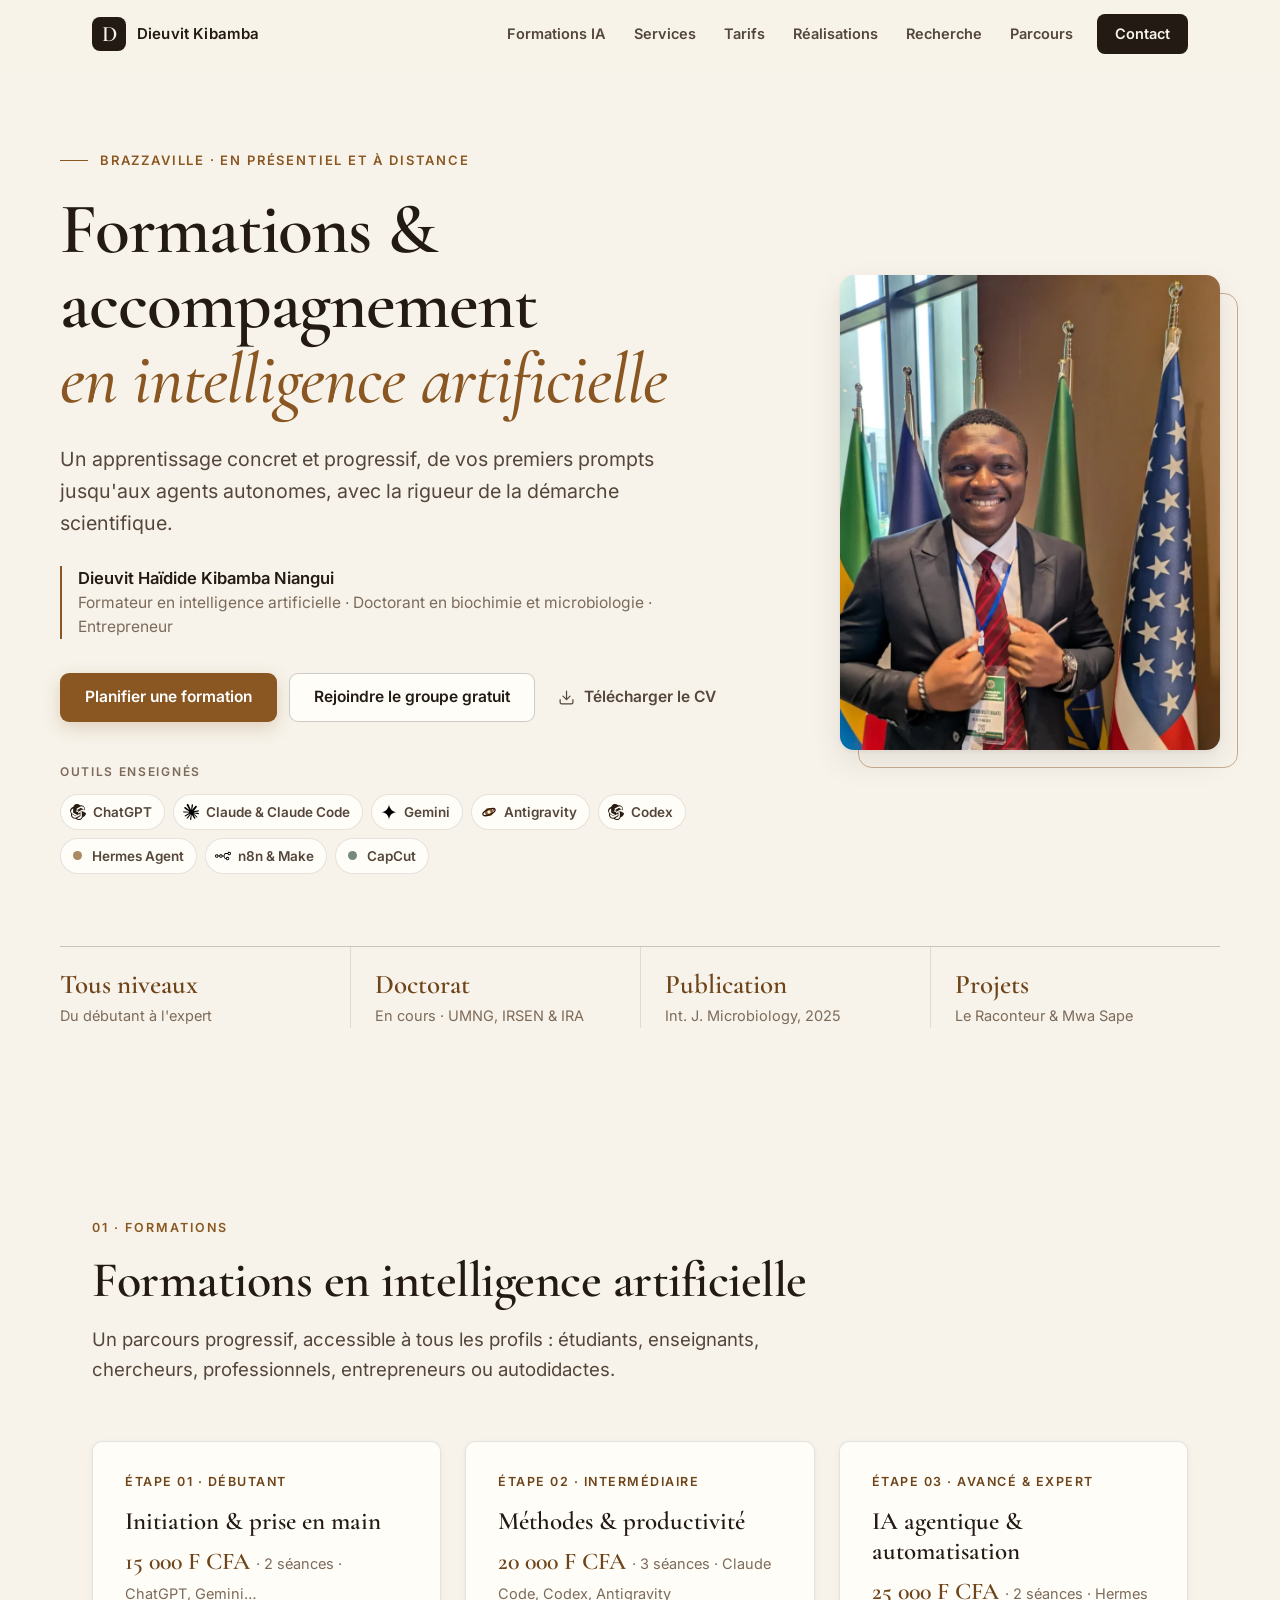
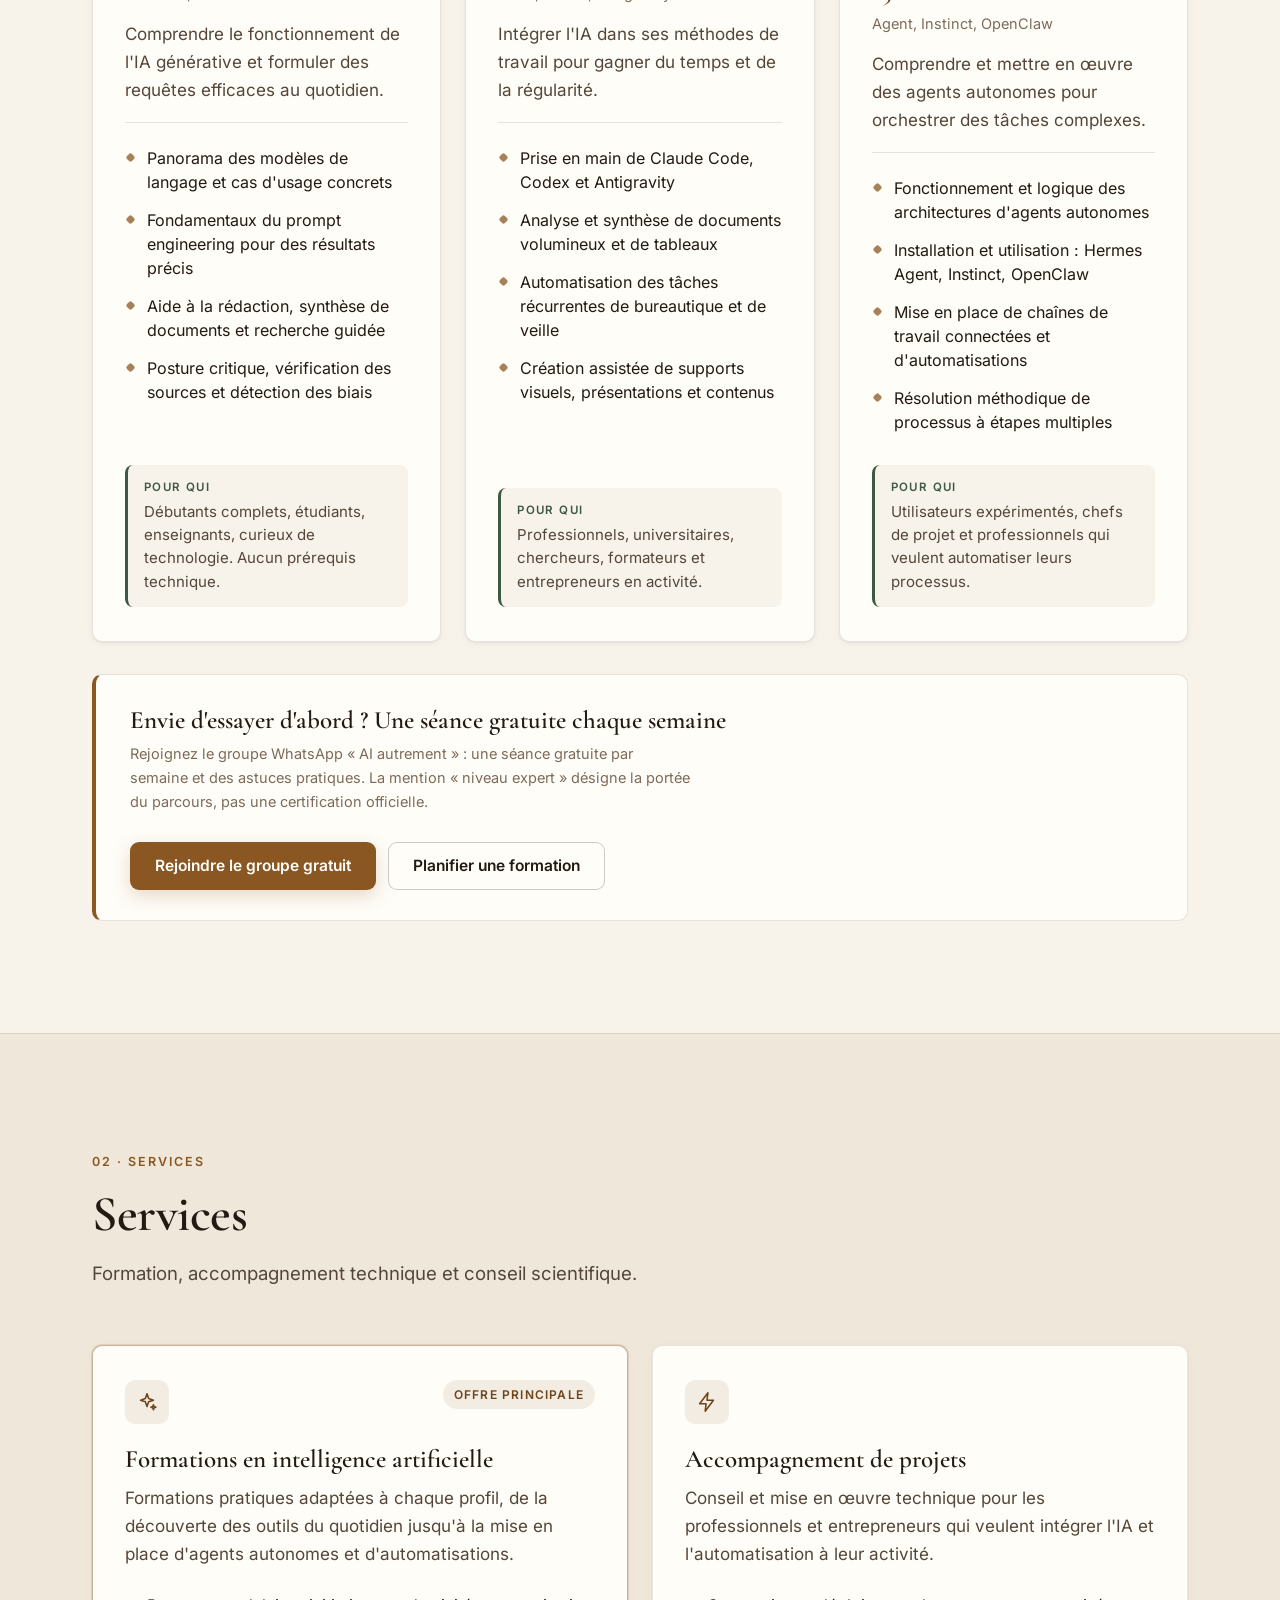
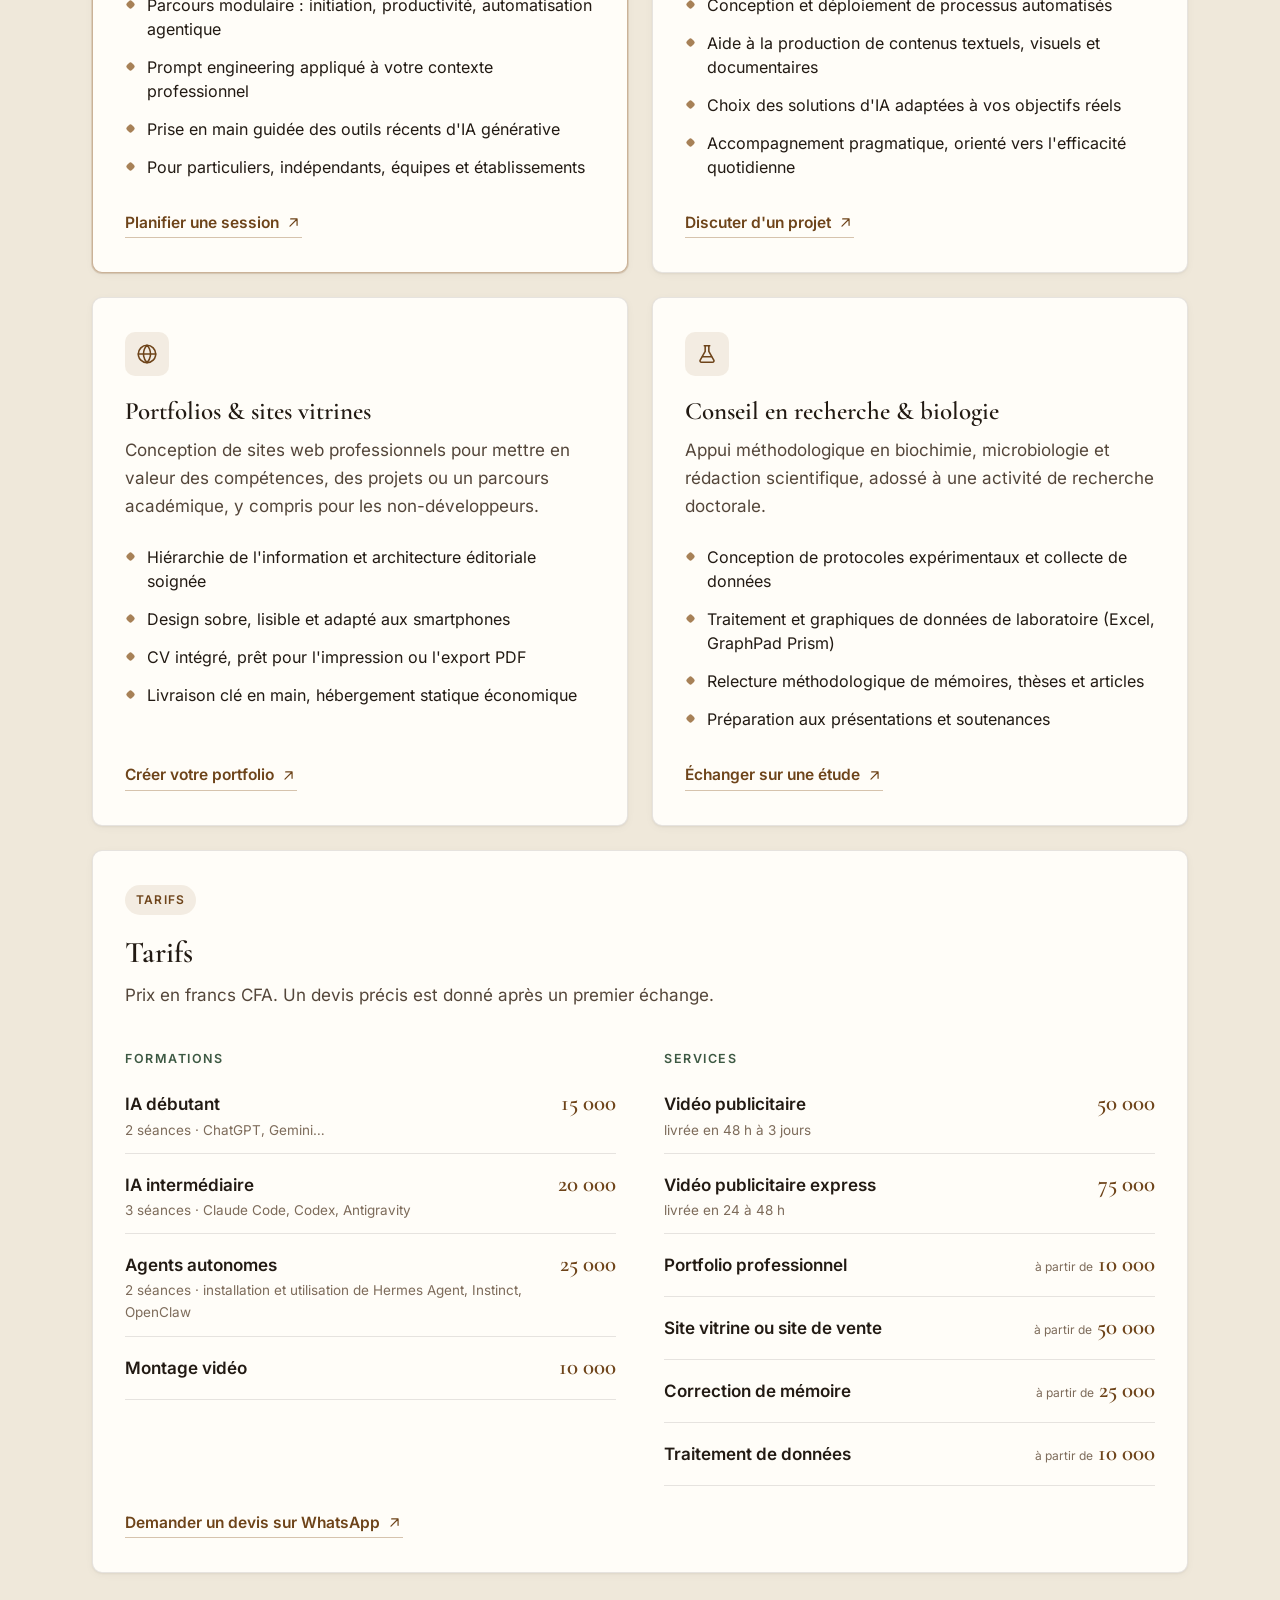
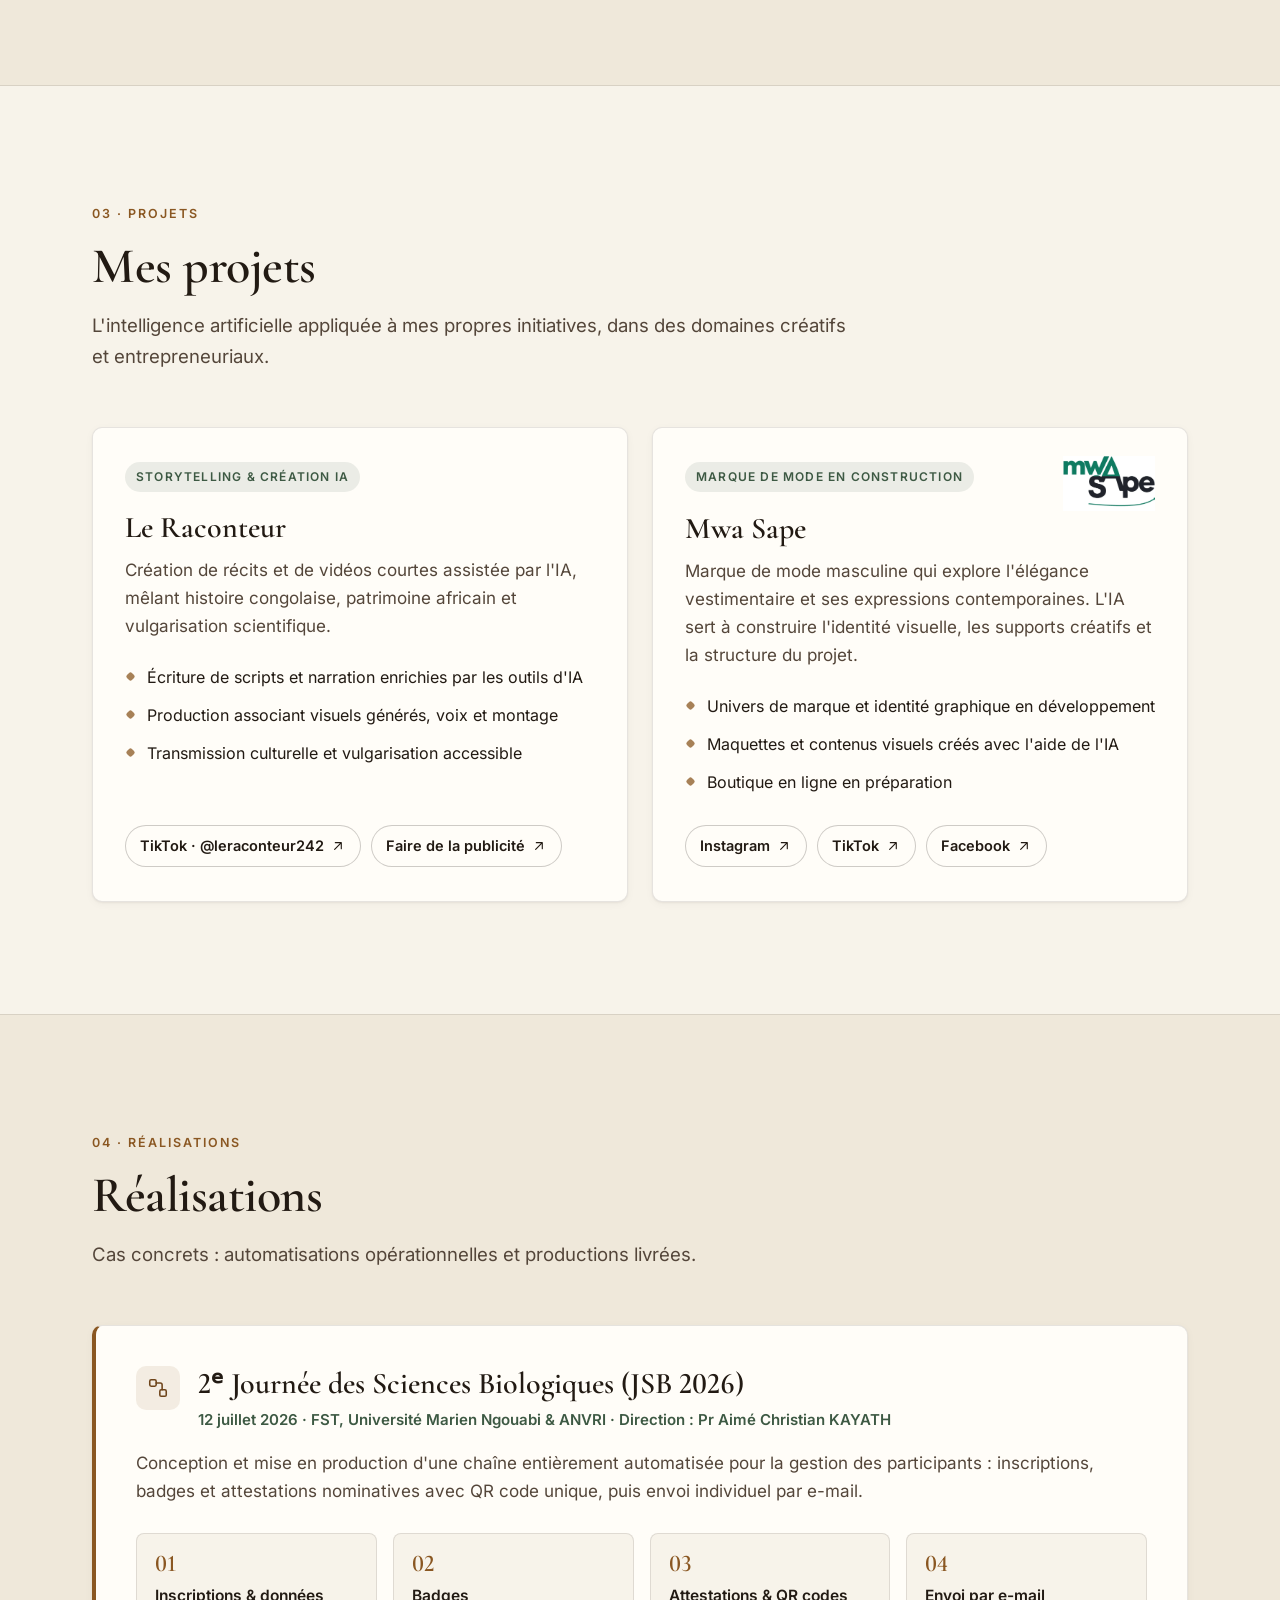
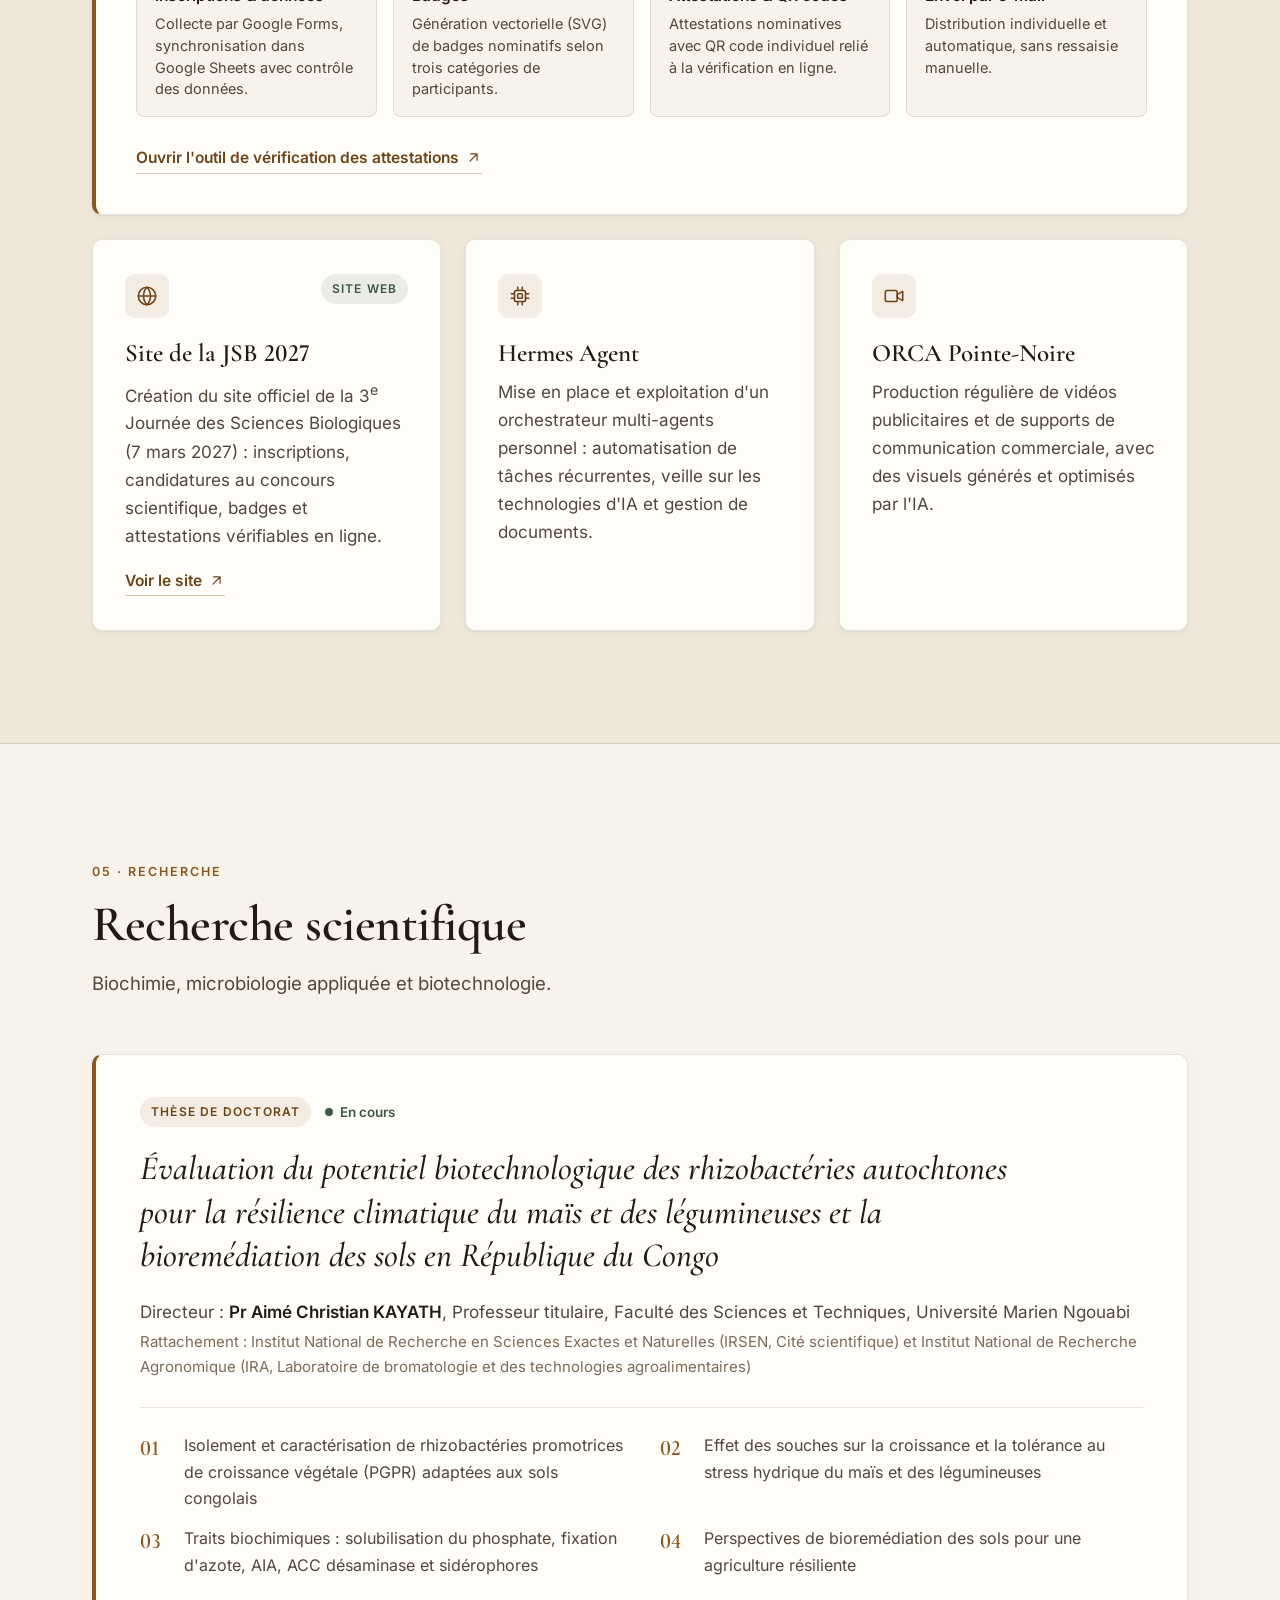
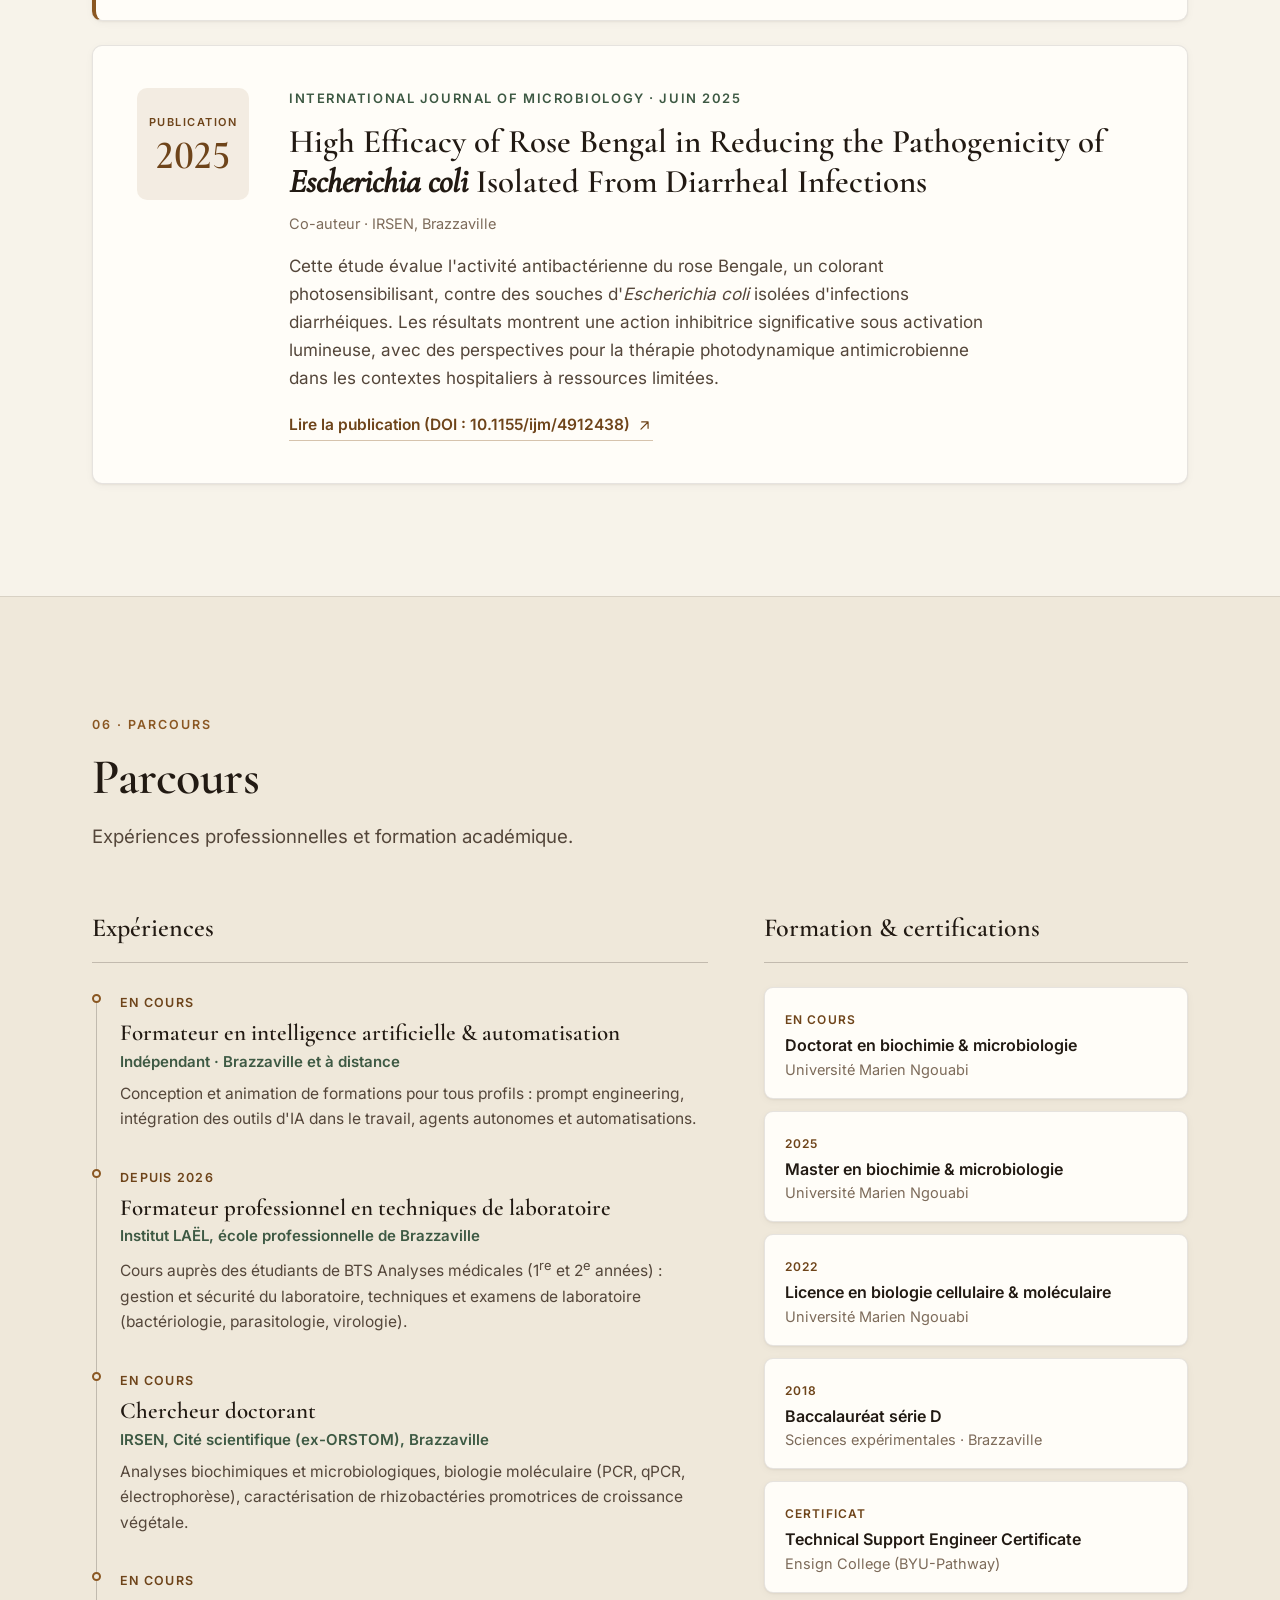
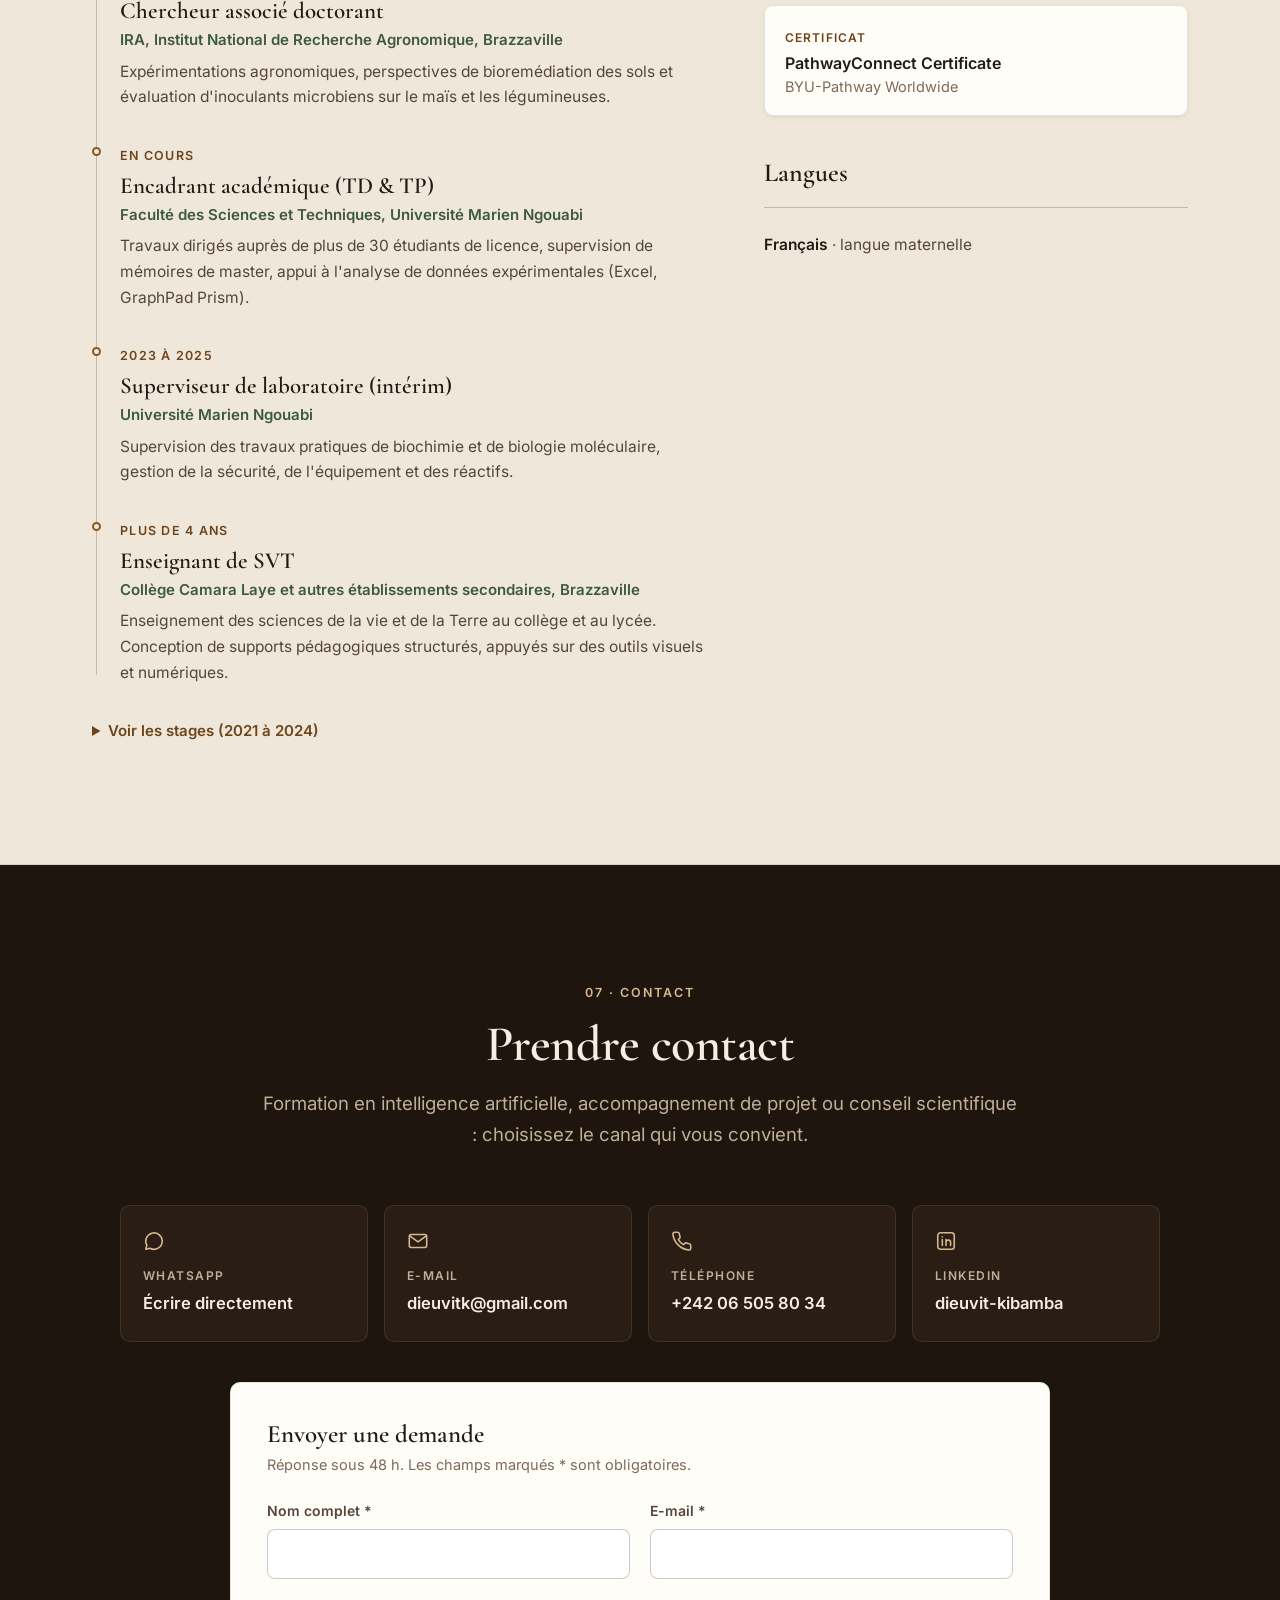
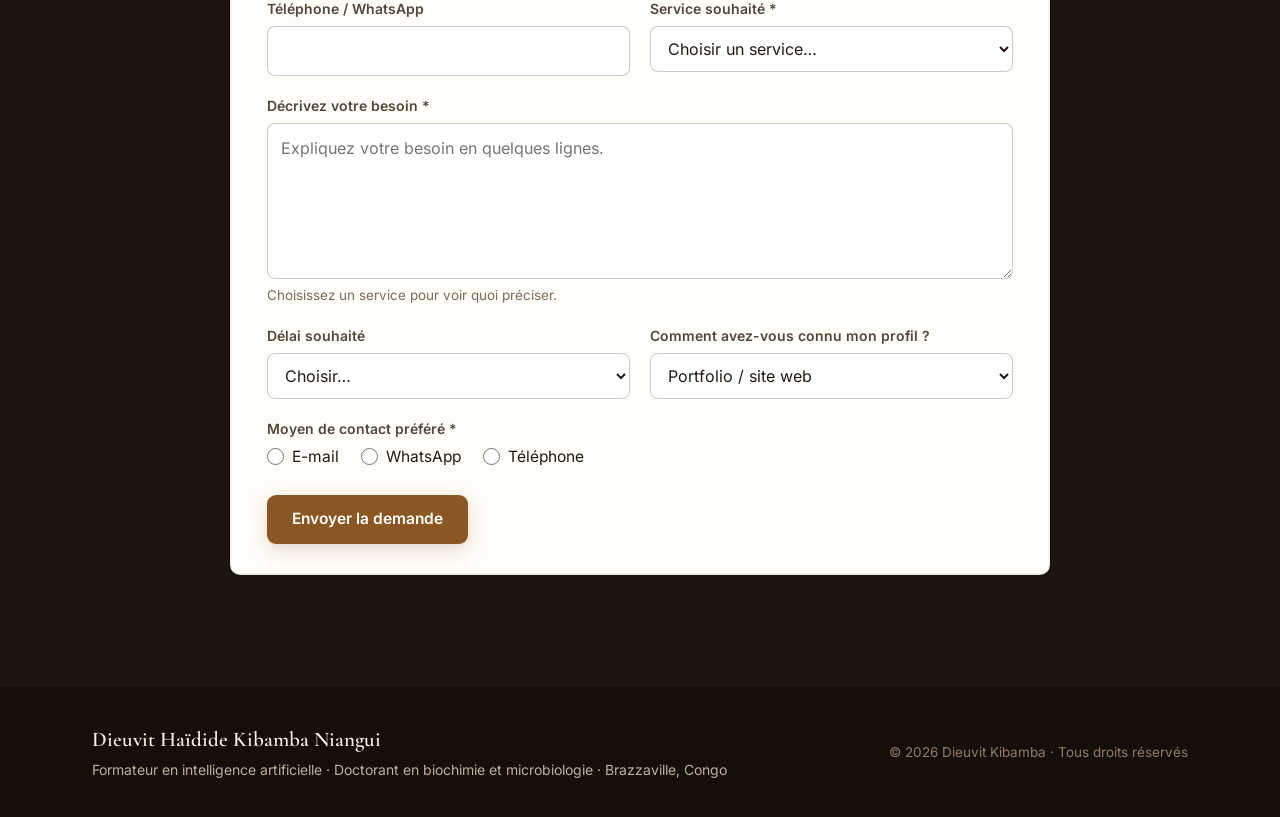
==== commit de5222dd: "Tarifs, groupe gratuit AI autrement, premier écran mobile allégé, bouton WhatsApp, page raccourcie C" ====
--- a/index.html
+++ b/index.html
@@ -59,7 +59,7 @@
   </script>
 
   <script>document.documentElement.classList.add('js');</script>
-  <link rel="stylesheet" href="styles.css?v=5.2" />
+  <link rel="stylesheet" href="styles.css?v=5.3" />
 </head>
 <body>
 
@@ -99,6 +99,7 @@
       <nav class="nav" id="nav" aria-label="Navigation principale">
         <a href="#formations" class="nav-link">Formations IA</a>
         <a href="#services" class="nav-link">Services</a>
+        <a href="#tarifs" class="nav-link">Tarifs</a>
         <a href="#realisations" class="nav-link">Réalisations</a>
         <a href="#recherche" class="nav-link">Recherche</a>
         <a href="#parcours" class="nav-link">Parcours</a>
@@ -125,7 +126,7 @@
           </h1>
 
           <p class="hero-lead reveal">
-            Un apprentissage concret et progressif, du niveau débutant au niveau expert, pour maîtriser l'IA générative, l'automatisation du travail et les agents intelligents, avec la rigueur de la démarche scientifique.
+            Un apprentissage concret et progressif, de vos premiers prompts jusqu'aux agents autonomes, avec la rigueur de la démarche scientifique.
           </p>
 
           <p class="hero-by reveal">
@@ -135,7 +136,7 @@
 
           <div class="hero-actions reveal">
             <a href="#formulaire" data-type="Formation en intelligence artificielle" class="btn btn-primary">Planifier une formation</a>
-            <a href="https://wa.me/242065058034" target="_blank" rel="noopener" class="btn btn-ghost">Discuter d'un projet</a>
+            <a href="https://chat.whatsapp.com/LcHf0zC00cR6ossgJPcyrW" target="_blank" rel="noopener" class="btn btn-ghost">Rejoindre le groupe gratuit</a>
             <button type="button" id="downloadCv" class="btn btn-link">
               <svg class="icon" aria-hidden="true"><use href="#i-download"/></svg>
               Télécharger le CV
@@ -149,15 +150,9 @@
               <li><img src="assets/ia/claude.svg" alt="" width="16" height="16" />Claude &amp; Claude Code</li>
               <li><img src="assets/ia/gemini.svg" alt="" width="16" height="16" />Gemini</li>
               <li><img src="assets/ia/antigravity.svg" alt="" width="16" height="16" />Antigravity</li>
-              <li><img src="assets/ia/deepseek.svg" alt="" width="16" height="16" />DeepSeek</li>
-              <li><img src="assets/ia/mistralai.svg" alt="" width="16" height="16" />Mistral AI</li>
               <li><img src="assets/ia/openai.svg" alt="" width="16" height="16" />Codex</li>
-              <li><span class="tool-dot" aria-hidden="true"></span>OpenCode</li>
-              <li><span class="tool-dot" aria-hidden="true"></span>OpenClaw</li>
               <li><span class="tool-dot" aria-hidden="true"></span>Hermes Agent</li>
-              <li><span class="tool-dot" aria-hidden="true"></span>Instinct</li>
               <li><img src="assets/ia/n8n.svg" alt="" width="16" height="16" />n8n &amp; Make</li>
-              <li><span class="tool-dot tool-dot-office" aria-hidden="true"></span>Word &amp; Excel</li>
               <li><span class="tool-dot tool-dot-office" aria-hidden="true"></span>CapCut</li>
             </ul>
           </div>
@@ -204,6 +199,7 @@
           <article class="card level reveal">
             <span class="level-step">Étape 01 · Débutant</span>
             <h3 class="card-title">Initiation &amp; prise en main</h3>
+            <p class="level-price"><strong>15 000 F CFA</strong> · 2 séances · ChatGPT, Gemini…</p>
             <p class="card-lead">Comprendre le fonctionnement de l'IA générative et formuler des requêtes efficaces au quotidien.</p>
             <ul class="list">
               <li>Panorama des modèles de langage et cas d'usage concrets</li>
@@ -217,9 +213,10 @@
           <article class="card level reveal">
             <span class="level-step">Étape 02 · Intermédiaire</span>
             <h3 class="card-title">Méthodes &amp; productivité</h3>
+            <p class="level-price"><strong>20 000 F CFA</strong> · 3 séances · Claude Code, Codex, Antigravity</p>
             <p class="card-lead">Intégrer l'IA dans ses méthodes de travail pour gagner du temps et de la régularité.</p>
             <ul class="list">
-              <li>Contextualisation et structuration de prompts avancés</li>
+              <li>Prise en main de Claude Code, Codex et Antigravity</li>
               <li>Analyse et synthèse de documents volumineux et de tableaux</li>
               <li>Automatisation des tâches récurrentes de bureautique et de veille</li>
               <li>Création assistée de supports visuels, présentations et contenus</li>
@@ -230,10 +227,11 @@
           <article class="card level reveal">
             <span class="level-step">Étape 03 · Avancé &amp; expert</span>
             <h3 class="card-title">IA agentique &amp; automatisation</h3>
+            <p class="level-price"><strong>25 000 F CFA</strong> · 2 séances · Hermes Agent, Instinct, OpenClaw</p>
             <p class="card-lead">Comprendre et mettre en œuvre des agents autonomes pour orchestrer des tâches complexes.</p>
             <ul class="list">
               <li>Fonctionnement et logique des architectures d'agents autonomes</li>
-              <li>Outils étudiés : Claude Code, Google Antigravity, Hermes Agent, Instinct</li>
+              <li>Installation et utilisation : Hermes Agent, Instinct, OpenClaw</li>
               <li>Mise en place de chaînes de travail connectées et d'automatisations</li>
               <li>Résolution méthodique de processus à étapes multiples</li>
             </ul>
@@ -243,12 +241,12 @@
 
         <div class="cta-band reveal">
           <div>
-            <p class="cta-band-title">Une formation adaptée à votre niveau et à vos objectifs</p>
-            <p class="cta-band-note">La mention « niveau expert » désigne la portée du parcours proposé. Elle ne constitue pas une certification officielle.</p>
+            <p class="cta-band-title">Envie d'essayer d'abord ? Une séance gratuite chaque semaine</p>
+            <p class="cta-band-note">Rejoignez le groupe WhatsApp « AI autrement » : une séance gratuite par semaine et des astuces pratiques. La mention « niveau expert » désigne la portée du parcours, pas une certification officielle.</p>
           </div>
           <div class="cta-band-actions">
-            <a href="#formulaire" data-type="Formation en intelligence artificielle" class="btn btn-primary">Planifier une formation</a>
-            <a href="https://wa.me/242065058034" target="_blank" rel="noopener" class="btn btn-ghost">Échanger sur vos besoins</a>
+            <a href="https://chat.whatsapp.com/LcHf0zC00cR6ossgJPcyrW" target="_blank" rel="noopener" class="btn btn-primary">Rejoindre le groupe gratuit</a>
+            <a href="#formulaire" data-type="Formation en intelligence artificielle" class="btn btn-ghost">Planifier une formation</a>
           </div>
         </div>
       </div>
@@ -325,6 +323,36 @@
             <a href="#formulaire" data-type="Conseil en recherche, thèse ou mémoire" class="text-link">Échanger sur une étude <svg class="icon" aria-hidden="true"><use href="#i-arrow"/></svg></a>
           </article>
         </div>
+        <article class="card pricing reveal" id="tarifs">
+          <div class="card-top">
+            <span class="tag tag-accent">Tarifs</span>
+          </div>
+          <h3 class="card-title card-title-lg">Tarifs</h3>
+          <p class="card-text">Prix en francs CFA. Un devis précis est donné après un premier échange.</p>
+          <div class="pricing-cols">
+            <div>
+              <h4 class="pricing-head">Formations</h4>
+              <ul class="price-list">
+                <li><span>IA débutant <small>2 séances · ChatGPT, Gemini…</small></span><strong>15 000</strong></li>
+                <li><span>IA intermédiaire <small>3 séances · Claude Code, Codex, Antigravity</small></span><strong>20 000</strong></li>
+                <li><span>Agents autonomes <small>2 séances · installation et utilisation de Hermes Agent, Instinct, OpenClaw</small></span><strong>25 000</strong></li>
+                <li><span>Montage vidéo</span><strong>10 000</strong></li>
+              </ul>
+            </div>
+            <div>
+              <h4 class="pricing-head">Services</h4>
+              <ul class="price-list">
+                <li><span>Vidéo publicitaire <small>livrée en 48 h à 3 jours</small></span><strong>50 000</strong></li>
+                <li><span>Vidéo publicitaire express <small>livrée en 24 à 48 h</small></span><strong>75 000</strong></li>
+                <li><span>Portfolio professionnel</span><strong><small>à partir de</small> 10 000</strong></li>
+                <li><span>Site vitrine ou site de vente</span><strong><small>à partir de</small> 50 000</strong></li>
+                <li><span>Correction de mémoire</span><strong><small>à partir de</small> 25 000</strong></li>
+                <li><span>Traitement de données</span><strong><small>à partir de</small> 10 000</strong></li>
+              </ul>
+            </div>
+          </div>
+          <a href="https://wa.me/242065058034" target="_blank" rel="noopener" class="text-link">Demander un devis sur WhatsApp <svg class="icon" aria-hidden="true"><use href="#i-arrow"/></svg></a>
+        </article>
       </div>
     </section>
 
@@ -564,6 +592,10 @@
                 <p class="tl-org">Collège Camara Laye et autres établissements secondaires, Brazzaville</p>
                 <p class="tl-desc">Enseignement des sciences de la vie et de la Terre au collège et au lycée. Conception de supports pédagogiques structurés, appuyés sur des outils visuels et numériques.</p>
               </li>
+            </ol>
+            <details class="more">
+              <summary>Voir les stages (2021 à 2024)</summary>
+              <ol class="timeline">
               <li class="tl-item reveal">
                 <span class="tl-date">Févr. à nov. 2024</span>
                 <h4 class="tl-title">Stagiaire chercheur</h4>
@@ -583,6 +615,7 @@
                 <p class="tl-desc">Analyses biochimiques courantes et manipulations diagnostiques en milieu hospitalier.</p>
               </li>
             </ol>
+            </details>
           </div>
 
           <div>
@@ -629,90 +662,11 @@
       </div>
     </section>
 
-    <!-- ===================== 07 · COMPÉTENCES ===================== -->
-    <section id="competences" class="section">
-      <div class="container">
-        <header class="section-head">
-          <span class="section-index">07 · Compétences</span>
-          <h2 class="section-title">Compétences</h2>
-          <p class="section-sub">Savoir-faire scientifiques, techniques et pédagogiques.</p>
-        </header>
-
-        <div class="skills">
-          <div class="card skill reveal">
-            <h3 class="skill-title"><svg class="icon" aria-hidden="true"><use href="#i-spark"/></svg>Intelligence artificielle</h3>
-            <ul class="list list-compact">
-              <li>Prompt engineering méthodique</li>
-              <li>Utilisation et mise en place d'agents autonomes</li>
-              <li>Claude Code, Antigravity, Hermes Agent, Instinct</li>
-              <li>Outils Google (Forms, Sheets, Gmail) et automatisations</li>
-              <li>Veille continue sur les modèles d'IA</li>
-            </ul>
-          </div>
-
-          <div class="card skill reveal">
-            <h3 class="skill-title"><svg class="icon" aria-hidden="true"><use href="#i-flask"/></svg>Biochimie &amp; laboratoire</h3>
-            <ul class="list list-compact">
-              <li>Culture et isolement microbien</li>
-              <li>Tests biochimiques et dosage ELISA</li>
-              <li>Biologie moléculaire : PCR, qPCR</li>
-              <li>Électrophorèse en gel d'agarose</li>
-              <li>Caractérisation de souches PGPR</li>
-            </ul>
-          </div>
-
-          <div class="card skill reveal">
-            <h3 class="skill-title"><svg class="icon" aria-hidden="true"><use href="#i-chart"/></svg>Analyse de données</h3>
-            <ul class="list list-compact">
-              <li>Excel avancé (fonctions, formules, tableaux)</li>
-              <li>GraphPad Prism (statistiques et graphiques)</li>
-              <li>Notions de programmation Python</li>
-              <li>Structuration de bases de données</li>
-              <li>Gestion documentaire et veille scientifique</li>
-            </ul>
-          </div>
-
-          <div class="card skill reveal">
-            <h3 class="skill-title"><svg class="icon" aria-hidden="true"><use href="#i-cap"/></svg>Enseignement &amp; pédagogie</h3>
-            <ul class="list list-compact">
-              <li>Formation professionnelle en BTS Analyses médicales (Institut LAËL)</li>
-              <li>Gestion et sécurité du laboratoire, examens de laboratoire</li>
-              <li>Enseignement des SVT au collège et au lycée</li>
-              <li>Travaux dirigés universitaires (FST)</li>
-              <li>Relecture méthodologique de mémoires</li>
-              <li>Vulgarisation scientifique</li>
-              <li>Conception de supports pédagogiques</li>
-            </ul>
-          </div>
-
-          <div class="card skill reveal">
-            <h3 class="skill-title"><svg class="icon" aria-hidden="true"><use href="#i-film"/></svg>Création de contenus</h3>
-            <ul class="list list-compact">
-              <li>Production vidéo et audio assistée par IA</li>
-              <li>Écriture de scripts et narration</li>
-              <li>Storytelling scientifique et culturel</li>
-              <li>Stratégie éditoriale numérique</li>
-            </ul>
-          </div>
-
-          <div class="card skill reveal">
-            <h3 class="skill-title"><svg class="icon" aria-hidden="true"><use href="#i-monitor"/></svg>Support informatique</h3>
-            <ul class="list list-compact">
-              <li>Support technique (certificat Ensign College)</li>
-              <li>Diagnostic matériel et dépannage logiciel</li>
-              <li>Notions d'administration Windows et Linux</li>
-              <li>Outils collaboratifs et bureautiques</li>
-            </ul>
-          </div>
-        </div>
-      </div>
-    </section>
-
-    <!-- ===================== 08 · CONTACT ===================== -->
+    <!-- ===================== 07 · CONTACT ===================== -->
     <section id="contact" class="section section-contact">
       <div class="container">
         <header class="section-head section-head-center">
-          <span class="section-index">08 · Contact</span>
+          <span class="section-index">07 · Contact</span>
           <h2 class="section-title">Prendre contact</h2>
           <p class="section-sub">Formation en intelligence artificielle, accompagnement de projet ou conseil scientifique : choisissez le canal qui vous convient.</p>
         </header>
@@ -823,6 +777,10 @@
     </section>
   </main>
 
+  <a href="https://wa.me/242065058034" target="_blank" rel="noopener" class="wa-float" aria-label="Écrire sur WhatsApp">
+    <svg class="icon" aria-hidden="true"><use href="#i-chat"/></svg>
+  </a>
+
   <!-- ===================== CV IMPRIMABLE (PDF) ===================== -->
   <!-- Invisible à l'écran, affiché uniquement à l'impression / export PDF -->
   <div id="cv-print" aria-hidden="true">
--- a/styles.css
+++ b/styles.css
@@ -249,7 +249,7 @@
   border: 1px solid var(--accent); border-radius: 14px; opacity: .45;
 }
 .hero-photo img {
-  position: relative; width: 100%; aspect-ratio: 4 / 5; object-fit: cover;
+  position: relative; width: 100%; height: auto; aspect-ratio: 4 / 5; object-fit: cover;
   border-radius: 14px; box-shadow: var(--shadow-md);
 }
 
@@ -326,6 +326,33 @@
 .cta-band-title { font-family: var(--display); font-size: 25px; font-weight: 600; line-height: 1.25; }
 .cta-band-note { font-size: 14.5px; color: var(--ink-3); margin-top: 6px; max-width: 560px; }
 .cta-band-actions { display: flex; flex-wrap: wrap; gap: 12px; }
+
+.level-price { font-size: 14.5px; color: var(--ink-3); margin: -4px 0 14px; }
+.level-price strong { font-family: var(--display); font-size: 24px; font-weight: 600; color: var(--accent-dark); margin-right: 2px; }
+
+/* ------------------ Tarifs ------------------ */
+.pricing { margin-top: 24px; scroll-margin-top: 90px; }
+.pricing-cols { display: grid; grid-template-columns: 1fr 1fr; gap: 12px 48px; margin: 22px 0 24px; }
+.pricing-head { font-size: 12.5px; font-weight: 600; letter-spacing: .12em; text-transform: uppercase; color: var(--green); margin-bottom: 4px; }
+.price-list li { display: flex; align-items: baseline; justify-content: space-between; gap: 16px; padding: 12px 0; border-bottom: 1px solid var(--line); }
+.price-list span { font-weight: 600; color: var(--ink); }
+.price-list span small { display: block; font-size: 13.5px; font-weight: 400; color: var(--ink-3); }
+.price-list strong { font-family: var(--display); font-size: 23px; font-weight: 600; color: var(--accent-dark); white-space: nowrap; }
+.price-list strong small { font-family: var(--sans); font-size: 12px; font-weight: 500; color: var(--ink-3); }
+
+/* ------------------ Bloc repliable ------------------ */
+.more { margin-top: 26px; }
+.more summary { cursor: pointer; font-weight: 600; font-size: 15px; color: var(--accent-dark); padding: 8px 0; }
+.more[open] summary { margin-bottom: 22px; }
+
+/* ------------------ Bouton WhatsApp fixe (mobile) ------------------ */
+.wa-float {
+  display: none; position: fixed; right: 14px; bottom: 14px; z-index: 40;
+  align-items: center; justify-content: center; width: 54px; height: 54px; border-radius: 50%;
+  background: var(--green); color: #fff; font-weight: 600; font-size: 15px;
+  box-shadow: 0 8px 22px rgba(34, 26, 19, 0.28);
+}
+.wa-float .icon { width: 25px; height: 25px; }
 
 /* ------------------ 02 · Services ------------------ */
 .service-featured { border-color: rgba(138, 87, 34, 0.45); box-shadow: 0 0 0 1px rgba(138, 87, 34, 0.15), var(--shadow-sm); }
@@ -519,6 +546,7 @@
 @media (max-width: 860px) {
   .grid-2, .grid-3, .levels { grid-template-columns: 1fr; }
   .hero-facts { grid-template-columns: repeat(2, 1fr); }
+  .wa-float { display: inline-flex; }
   .fact:nth-child(3) { padding-left: 0; border-left: 0; }
   .fact { padding-bottom: 18px; }
   .thesis-axes { grid-template-columns: 1fr; }
@@ -540,6 +568,19 @@
   .hero-facts { margin-top: 48px; }
   .fact dt { font-size: 23px; }
   .hero-actions .btn-primary, .hero-actions .btn-ghost { flex: 1 1 100%; }
+  .hero { padding-top: 88px; }
+  .hero-inner { gap: 22px; }
+  .hero-photo { max-width: 104px; }
+  .hero-photo::before { inset: 6px -6px -6px 6px; }
+  .hero-photo img { aspect-ratio: 1 / 1; object-position: 50% 22%; border-radius: 12px; }
+  .eyebrow { margin-bottom: 14px; font-size: 12px; }
+  .hero-title { font-size: 38px; margin-bottom: 16px; }
+  .hero-lead { margin-bottom: 20px; }
+  .hero-text { display: flex; flex-direction: column; }
+  .hero-actions { order: 1; margin-bottom: 26px; }
+  .hero-by { order: 2; margin-bottom: 30px; }
+  .tools { order: 3; }
+  .pricing-cols { grid-template-columns: 1fr; gap: 26px; }
   .card, .feature, .thesis, .publication { padding: 26px 22px; }
   .card-title-lg { font-size: 27px; }
   .skills, .pipeline, .contact-grid, .form-grid { grid-template-columns: 1fr; }
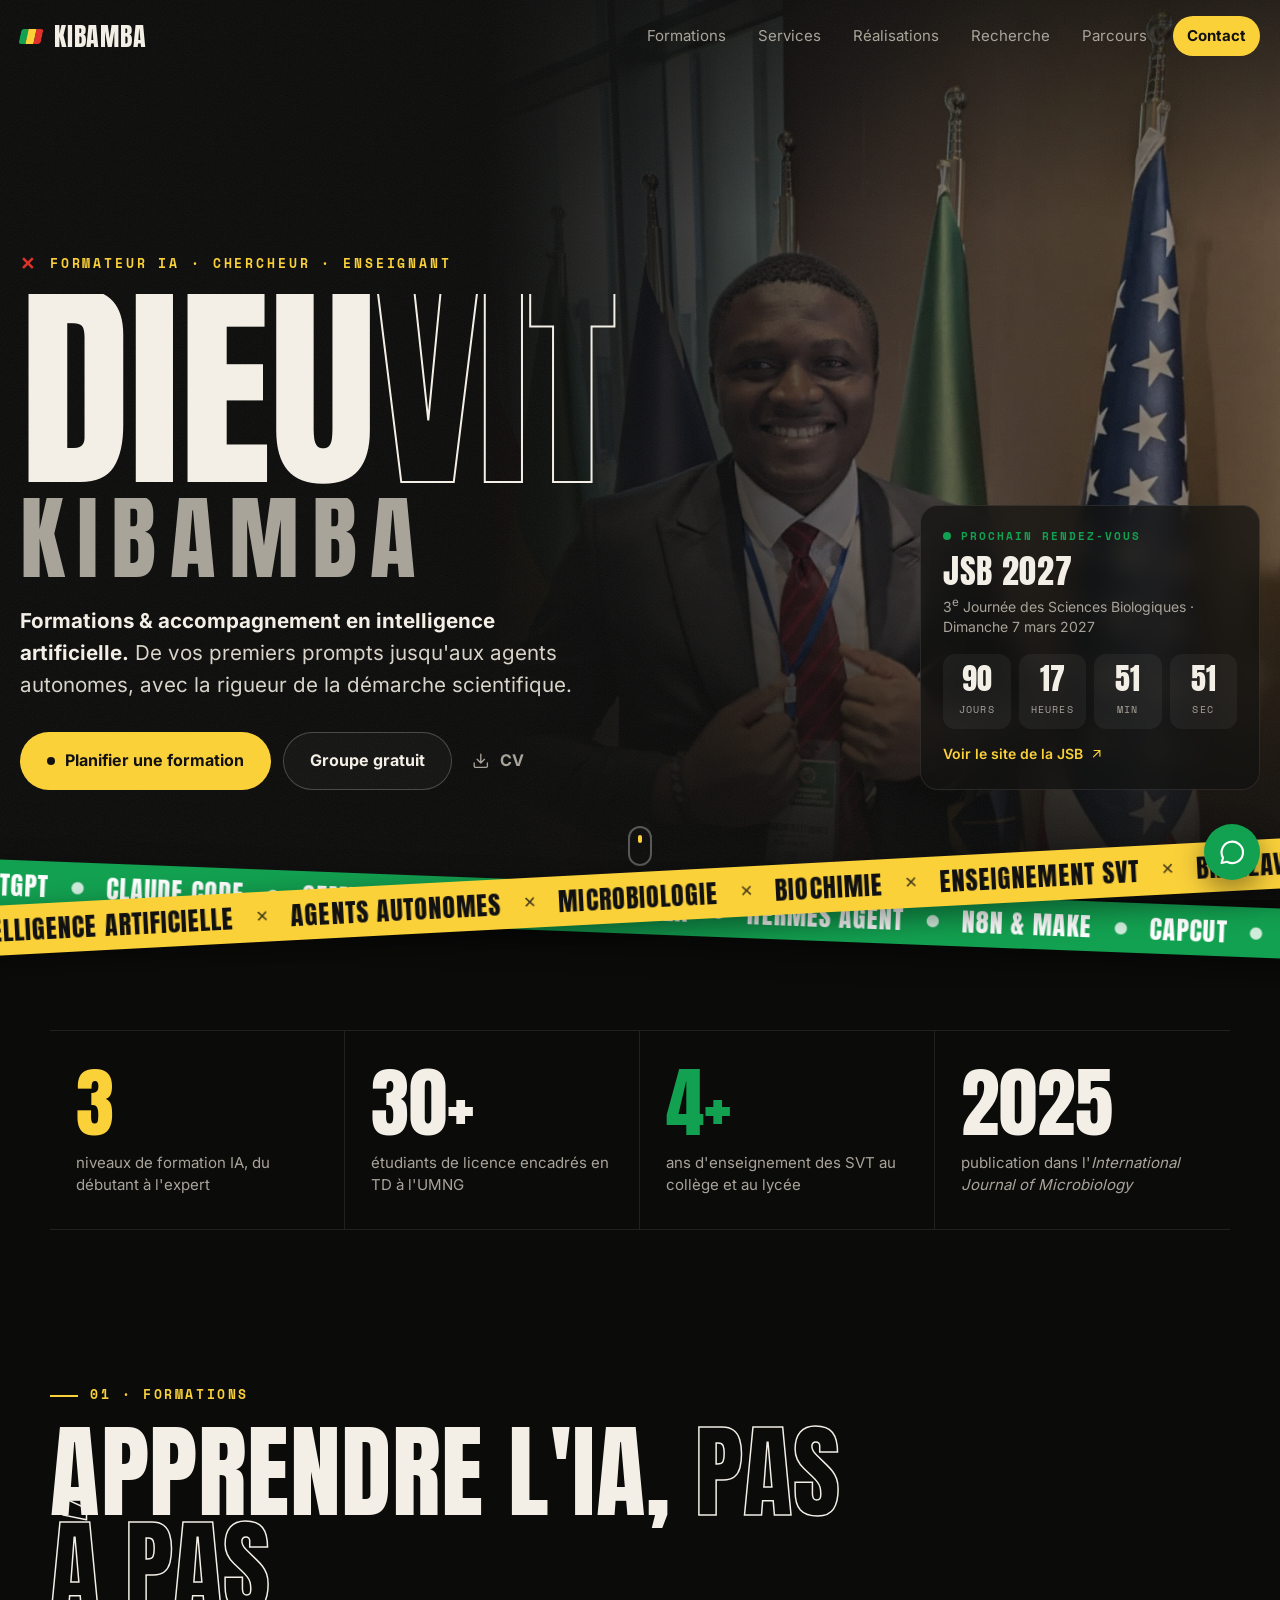
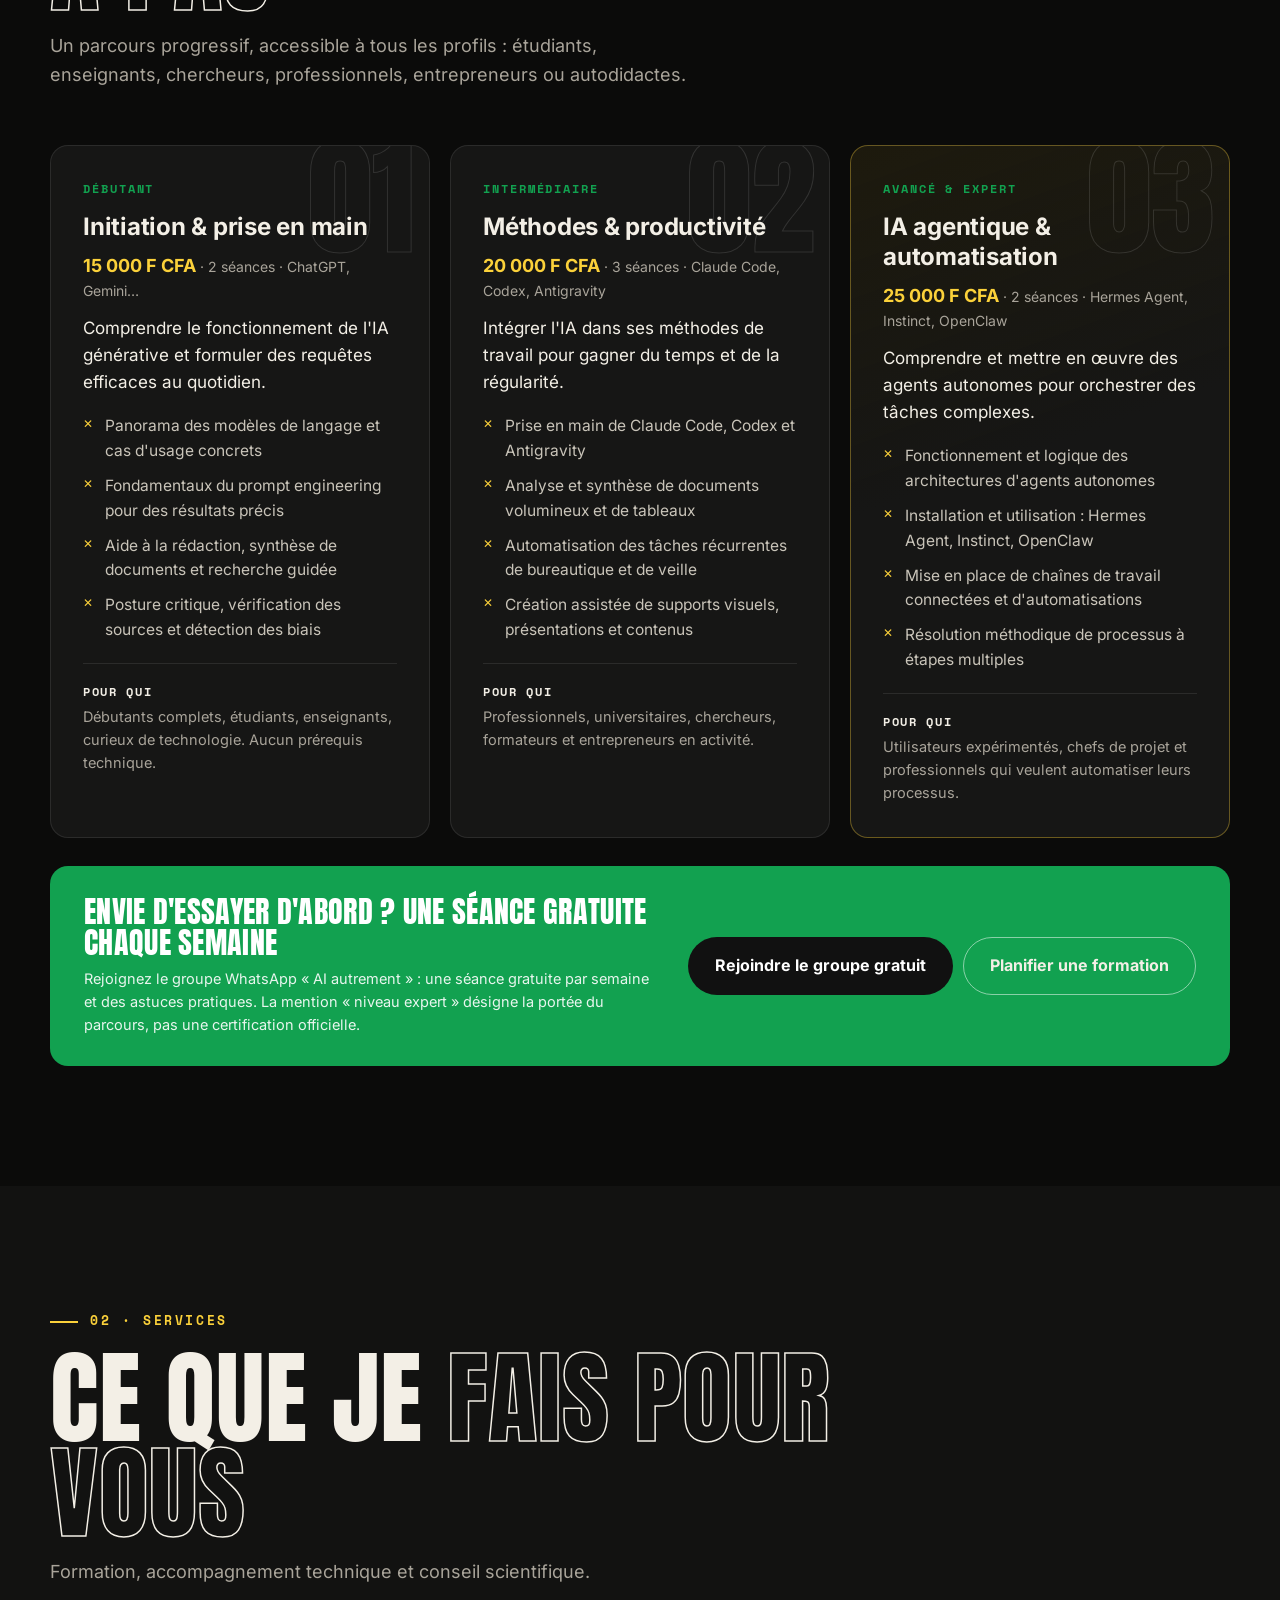
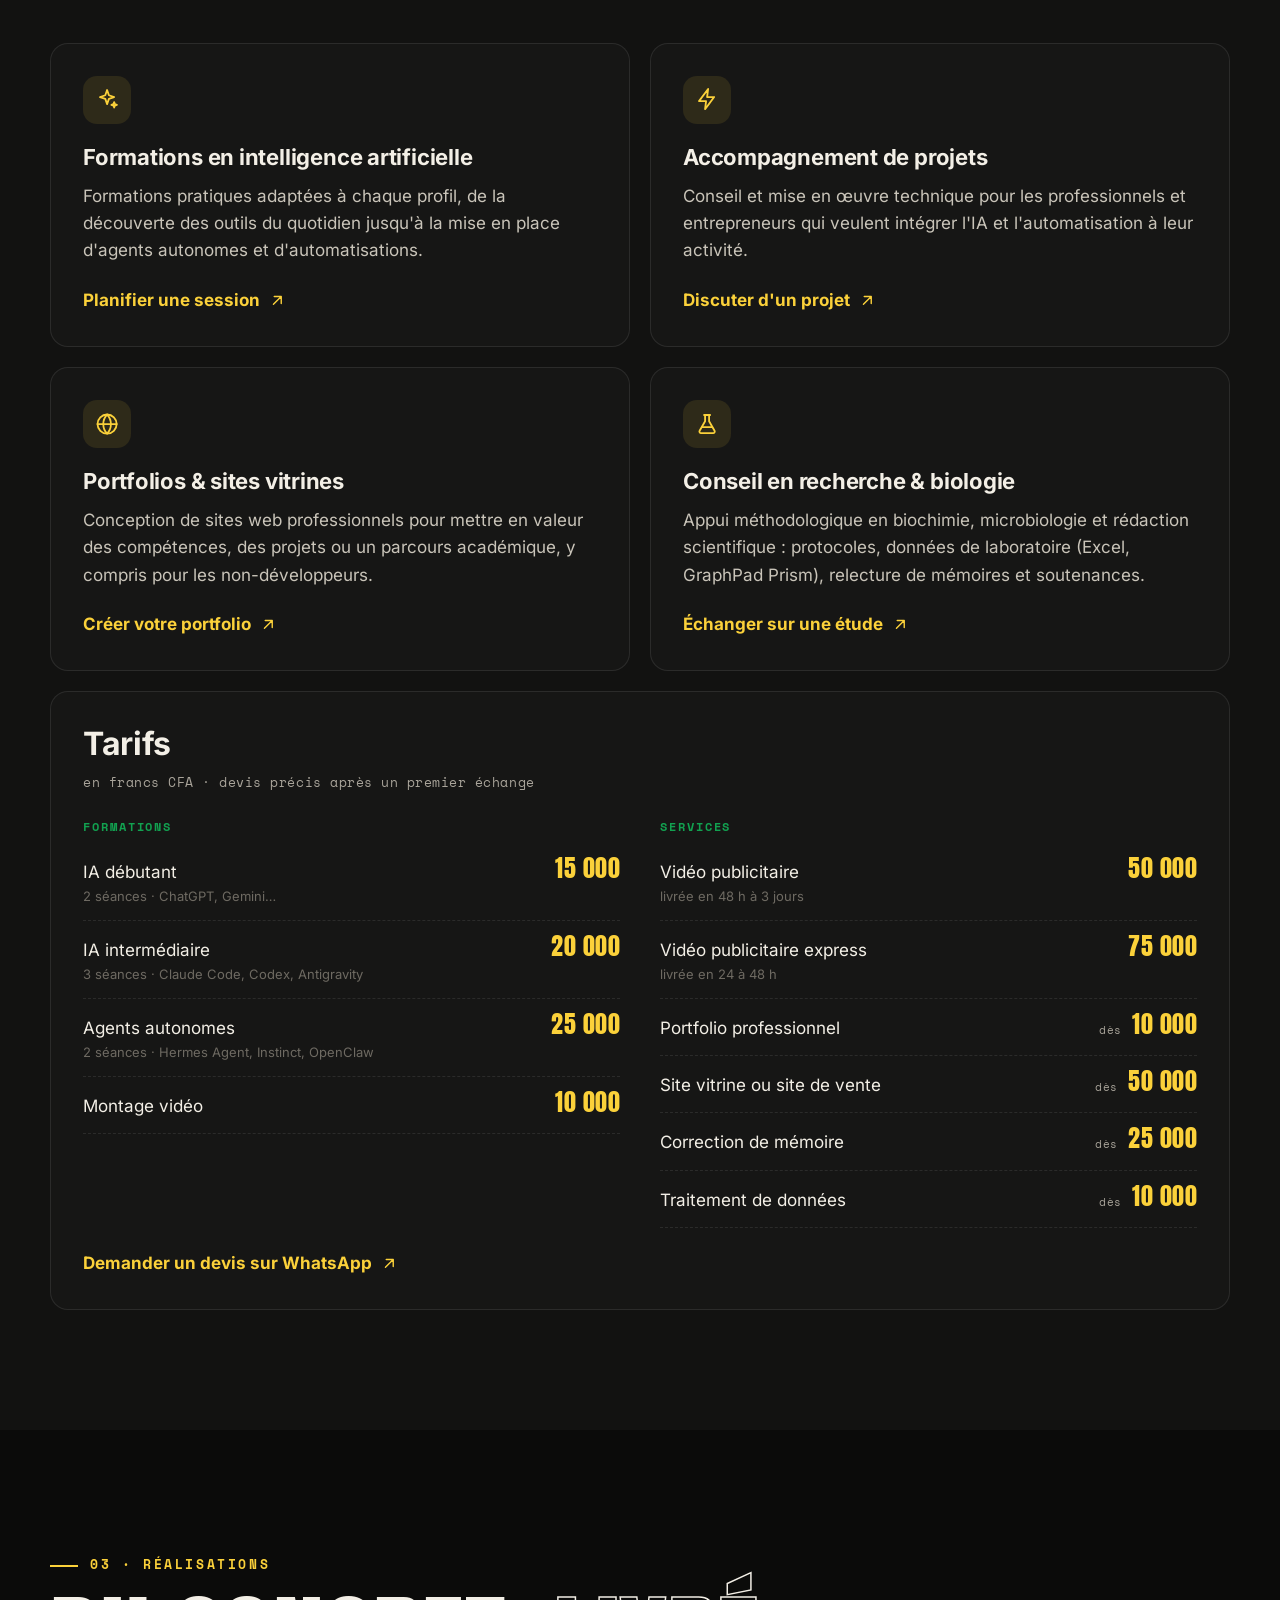
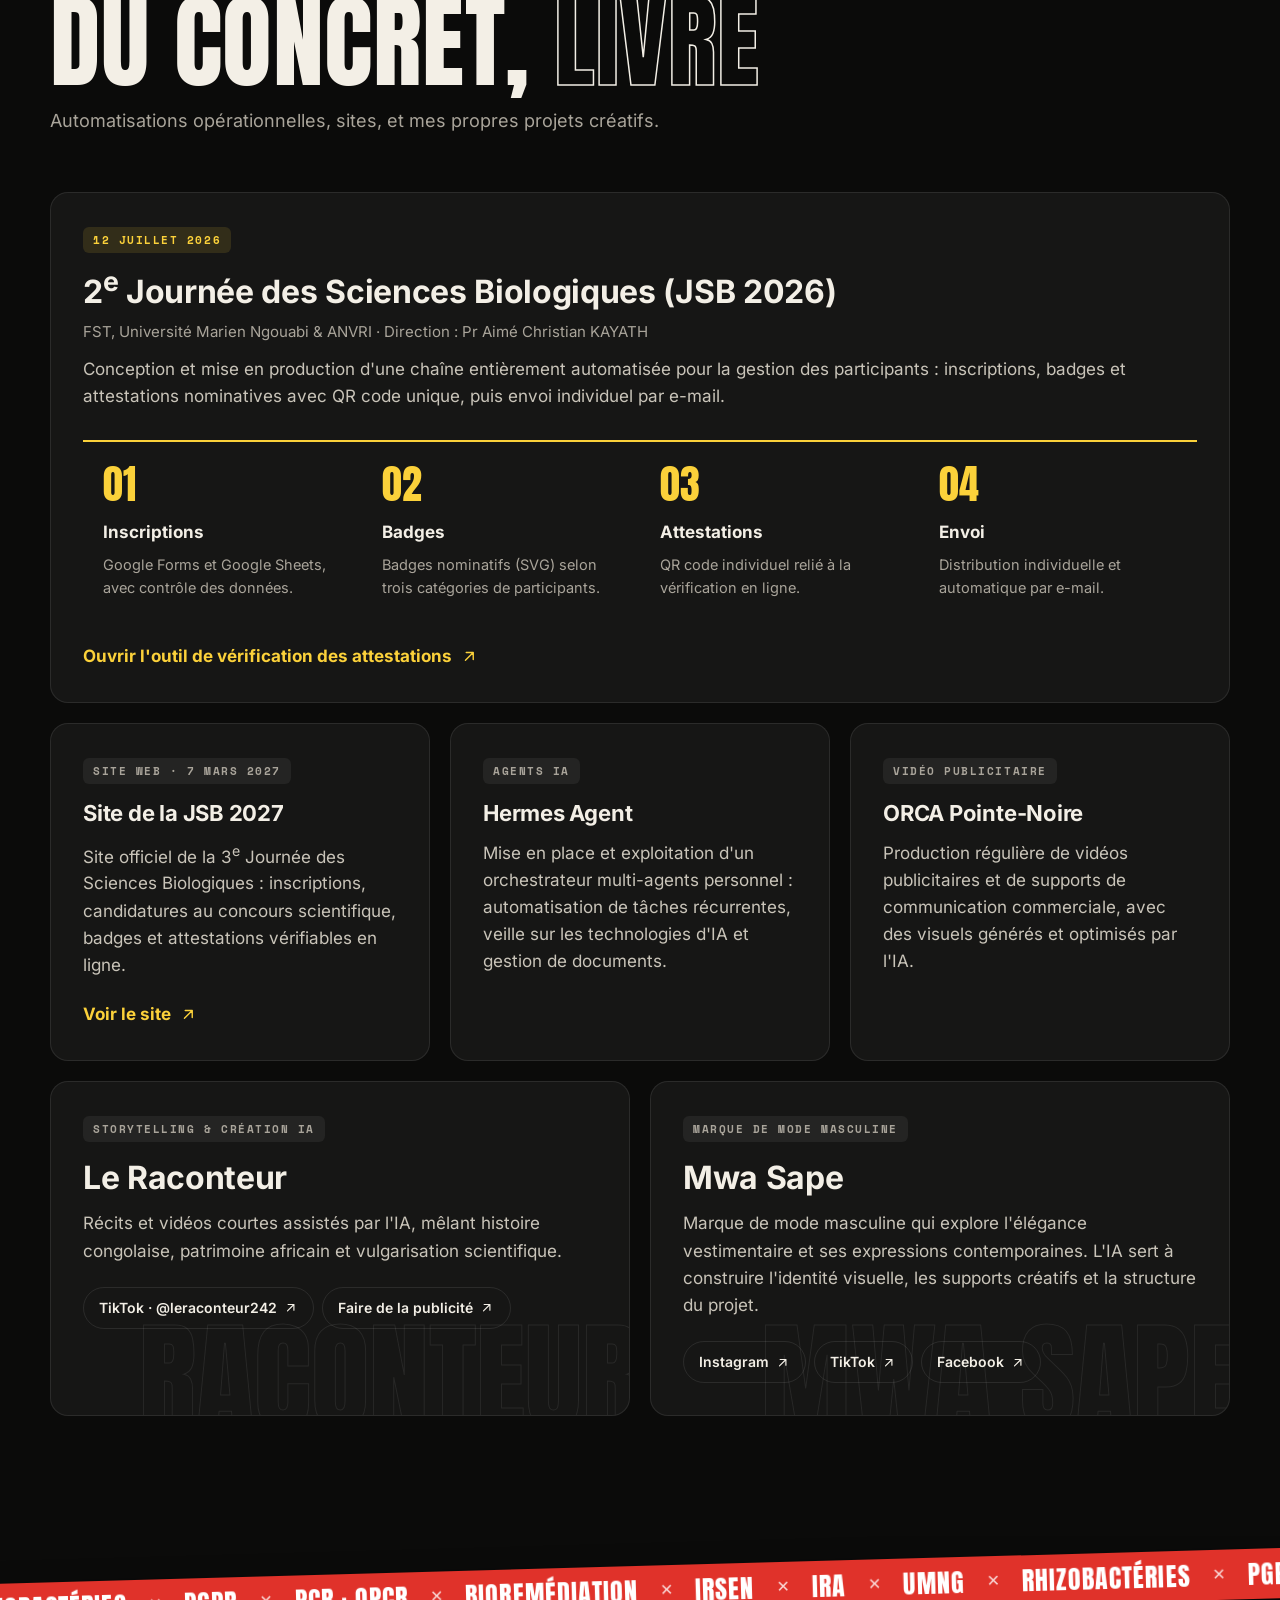
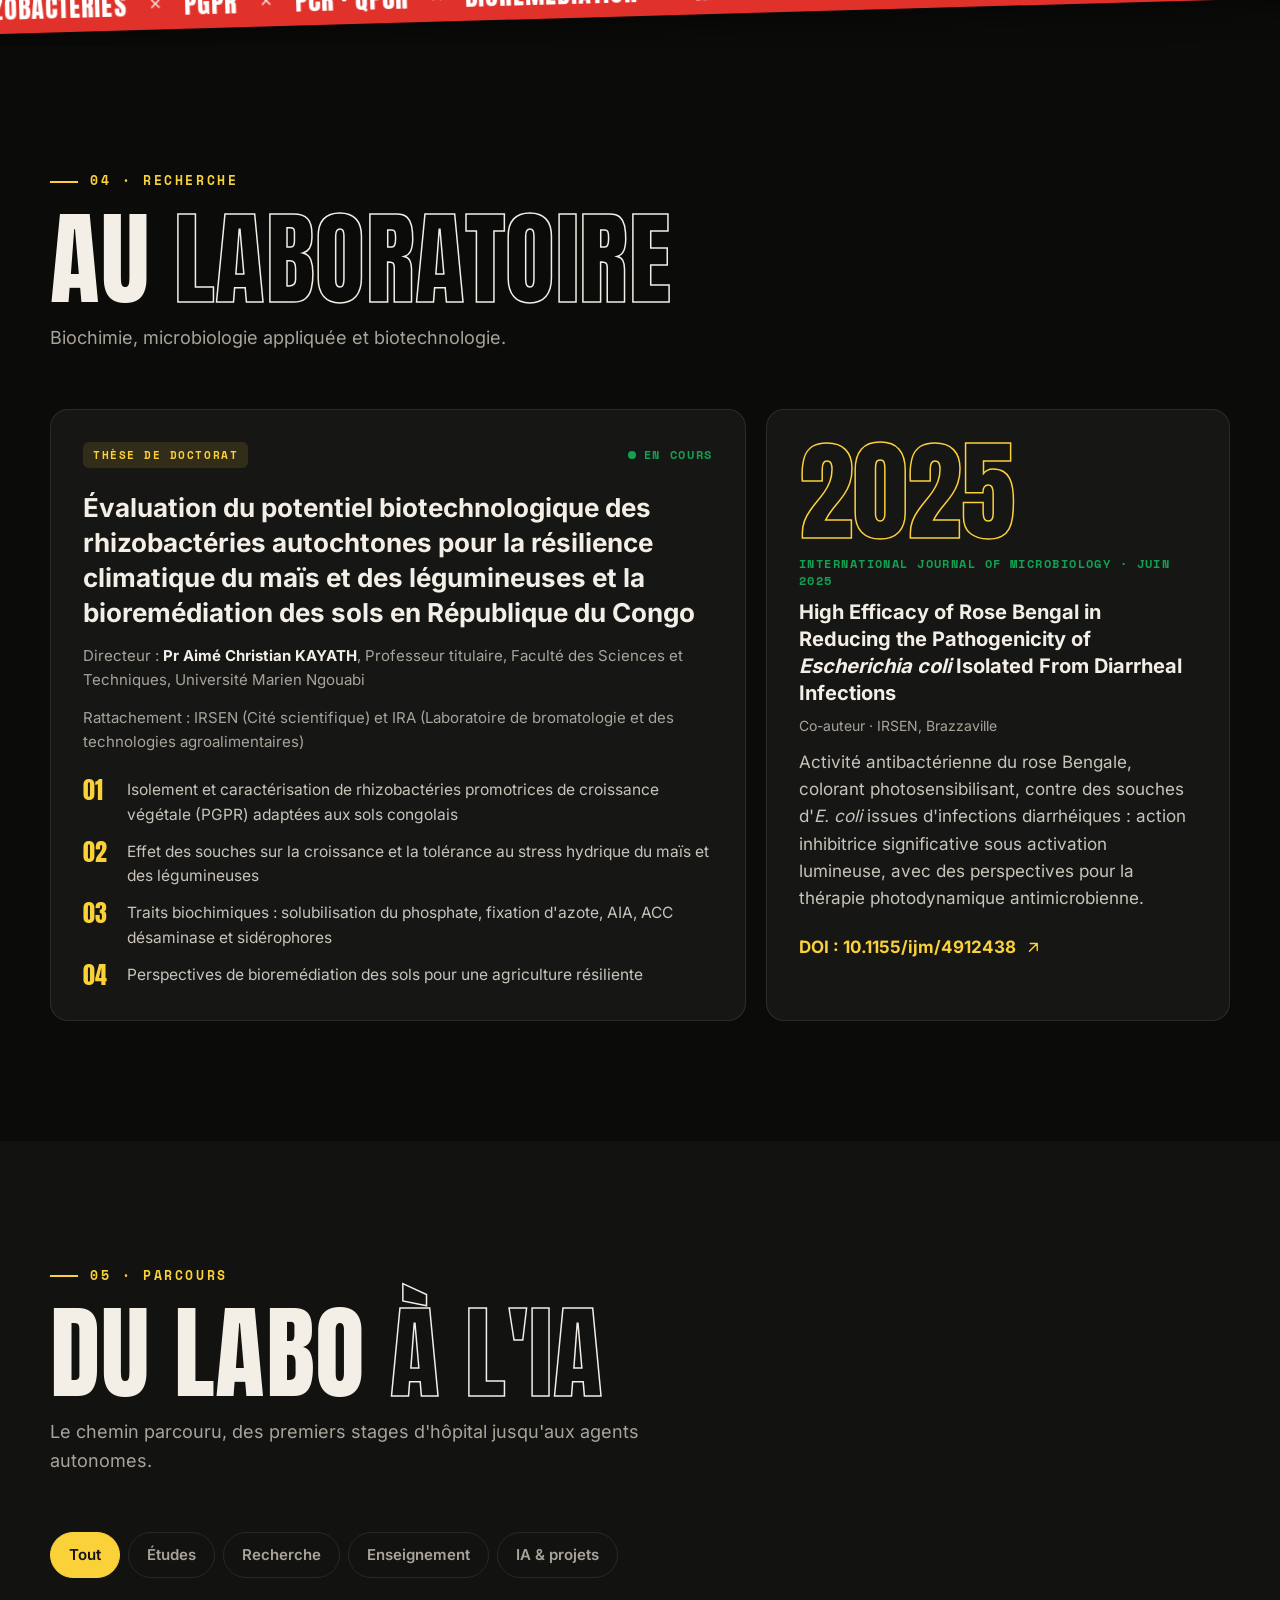
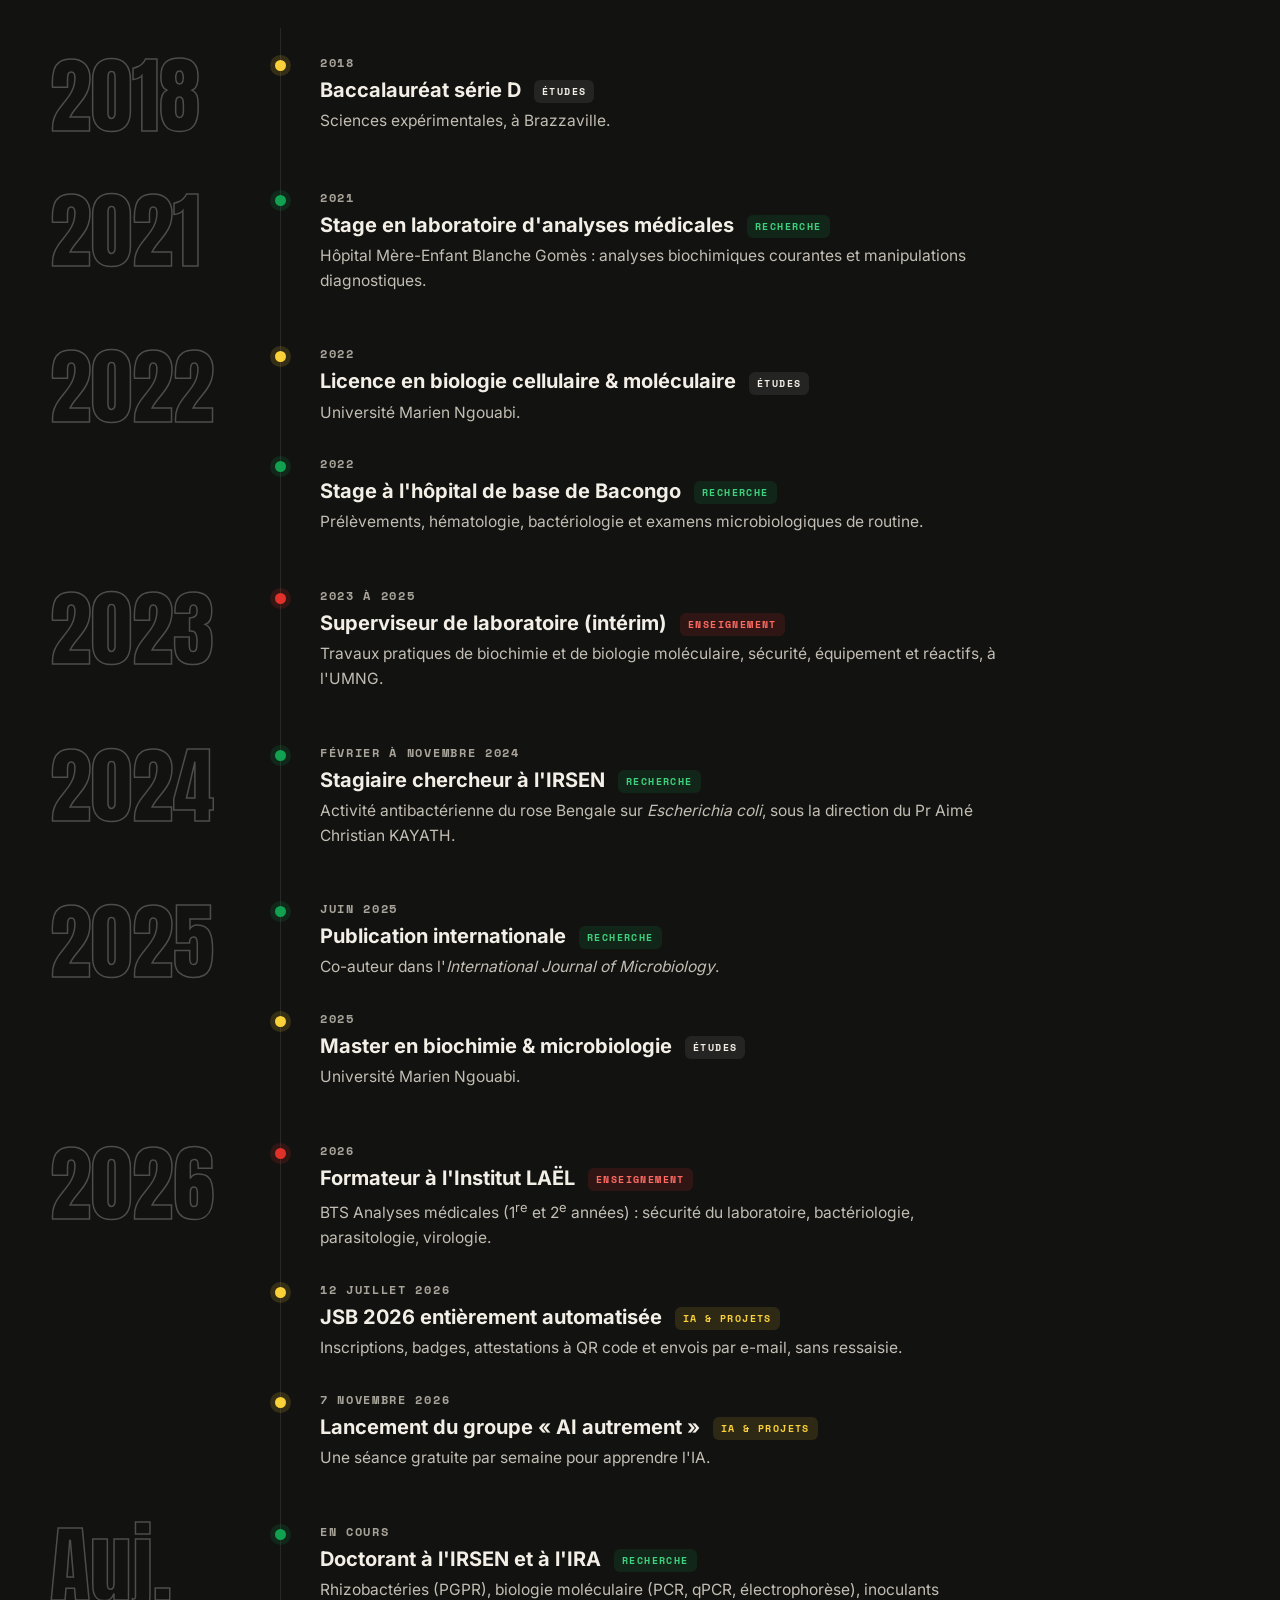
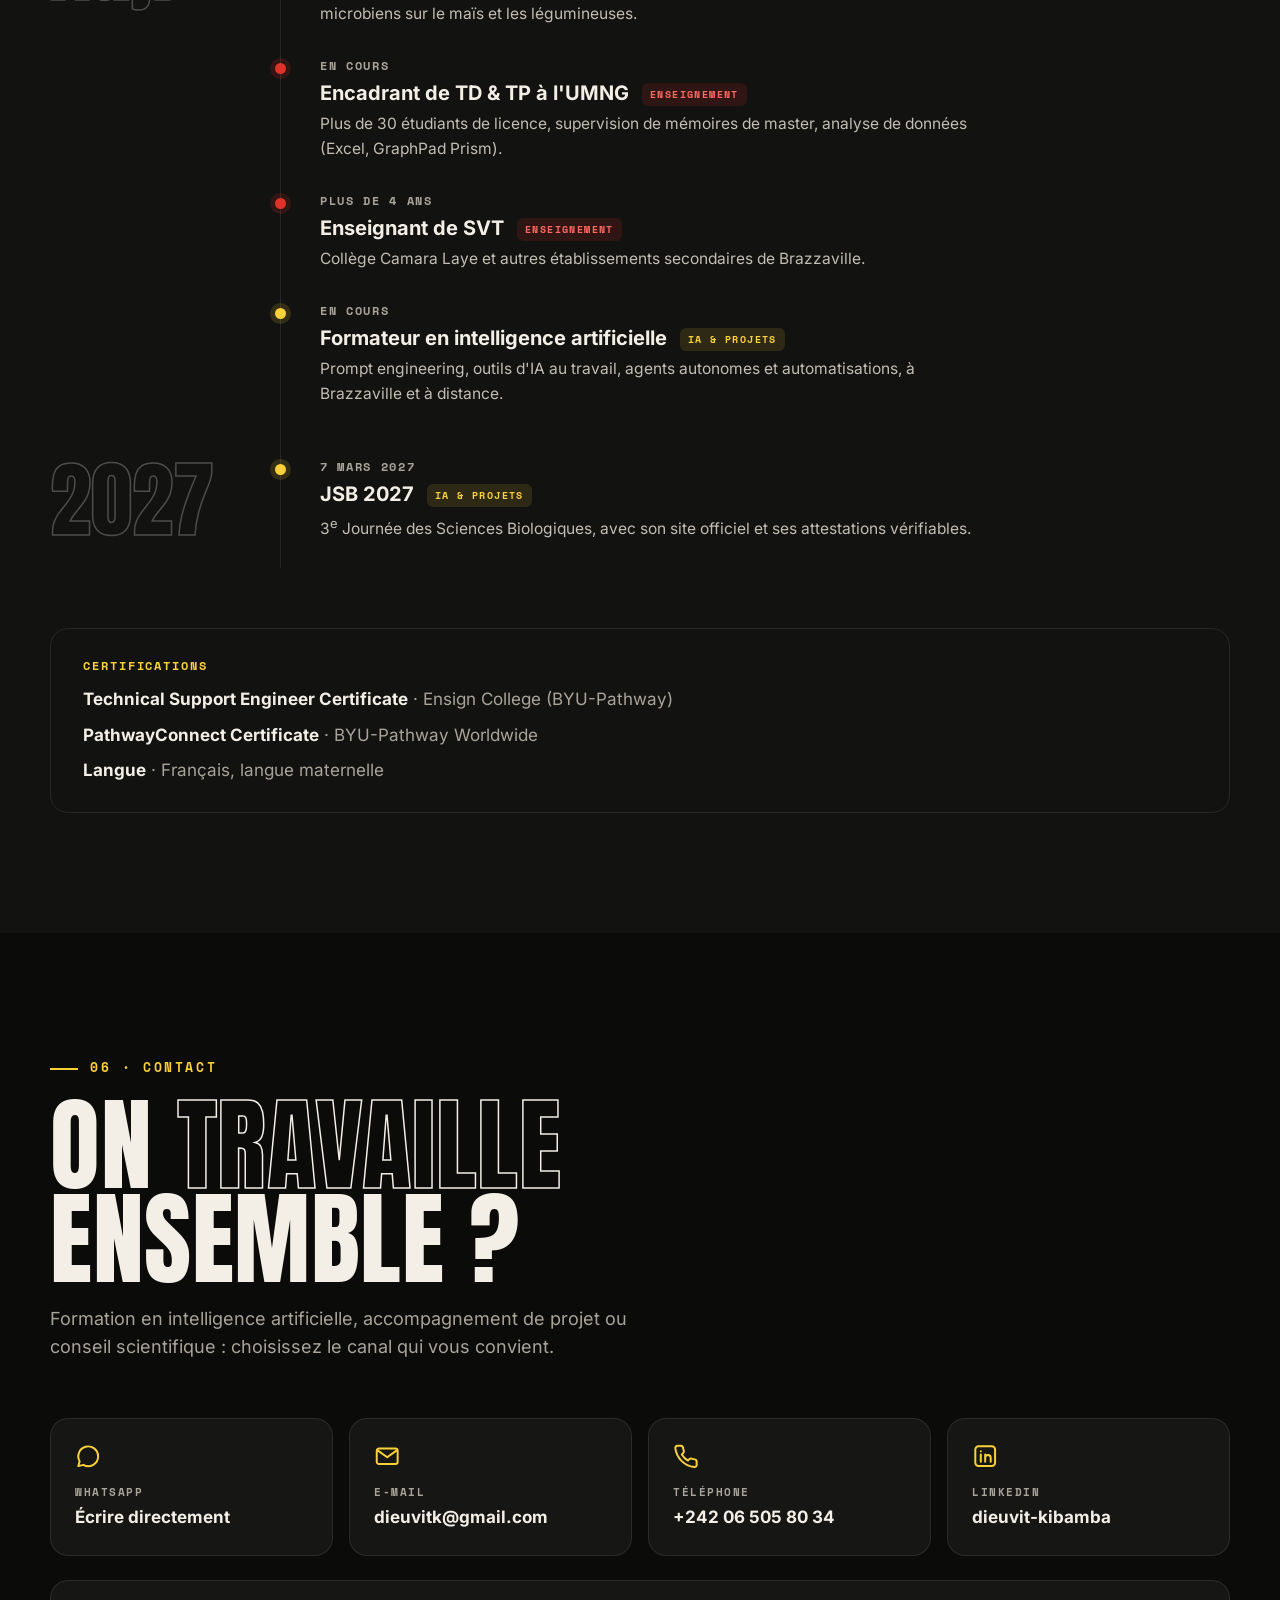
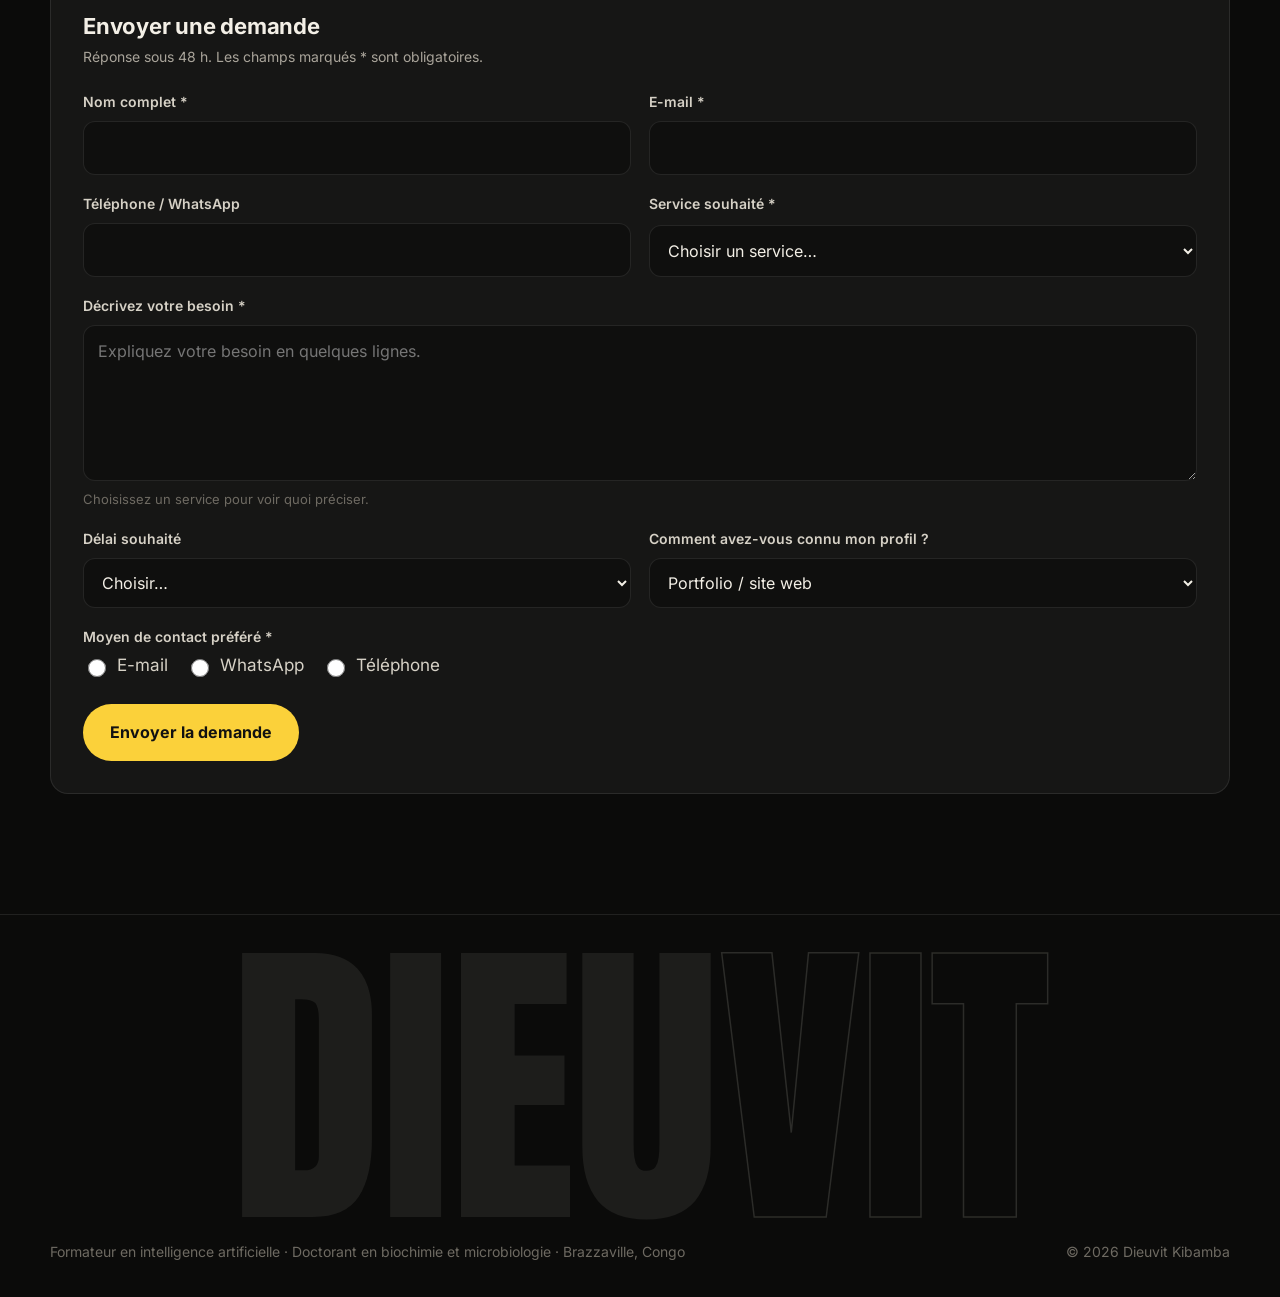
==== commit 905987ae: "Refonte « scène » : fond sombre, grand nom, bandes qui défilent, compte à rebours JSB 2027, frise pa" ====
--- a/index.html
+++ b/index.html
@@ -5,7 +5,7 @@
   <meta name="viewport" content="width=device-width, initial-scale=1.0" />
   <title>Dieuvit Kibamba · Formations IA &amp; Recherche · Brazzaville</title>
   <meta name="description" content="Dieuvit Haïdide Kibamba Niangui : formateur en intelligence artificielle, doctorant en biochimie et microbiologie et entrepreneur à Brazzaville. Formations pratiques du débutant à l'expert, accompagnement de projets et recherche scientifique." />
-  <meta name="theme-color" content="#F7F3EA" />
+  <meta name="theme-color" content="#0B0B0A" />
   <link rel="icon" type="image/svg+xml" href="assets/favicon.svg" />
   <link rel="canonical" href="https://dieuvit-k.github.io/" />
 
@@ -26,9 +26,10 @@
   <!-- Polices locales et image principale -->
   <link rel="preload" href="assets/fonts/inter-400.woff2" as="font" type="font/woff2" crossorigin />
   <link rel="preload" href="assets/fonts/inter-600.woff2" as="font" type="font/woff2" crossorigin />
-  <link rel="preload" href="assets/fonts/cormorant-600.woff2" as="font" type="font/woff2" crossorigin />
   <link rel="preload" as="image" href="assets/photo.webp" type="image/webp" fetchpriority="high" />
 
+  <link rel="preload" href="assets/fonts/anton-400.woff2" as="font" type="font/woff2" crossorigin />
+  <!-- Données structurées -->
   <!-- Données structurées -->
   <script type="application/ld+json">
   {
@@ -57,11 +58,23 @@
     ]
   }
   </script>
-
   <script>document.documentElement.classList.add('js');</script>
-  <link rel="stylesheet" href="styles.css?v=5.3" />
+  <link rel="stylesheet" href="styles.css?v=6.0" />
 </head>
-<body>
+<body class="is-loading">
+
+  <!-- ===================== ÉCRAN DE CHARGEMENT ===================== -->
+  <div class="loader" id="loader" aria-hidden="true">
+    <div class="loader-inner">
+      <p class="loader-kicker">Brazzaville · Congo</p>
+      <p class="loader-mark"><span>DIEU</span><span class="outline">VIT</span></p>
+      <div class="loader-bar"><span id="loaderBar"></span></div>
+      <p class="loader-pct"><span id="loaderPct">0</span> %</p>
+    </div>
+    <button type="button" class="loader-skip" id="loaderSkip">Passer</button>
+  </div>
+
+  <div class="progress" aria-hidden="true"><span id="progressBar"></span></div>
 
   <!-- Bibliothèque d'icônes (traits fins, une seule couleur) -->
   <svg width="0" height="0" class="sr-only" aria-hidden="true" focusable="false">
@@ -92,14 +105,13 @@
   <header class="site-header" id="top">
     <div class="nav-wrapper">
       <a href="#top" class="brand" aria-label="Retour en haut de page">
-        <span class="brand-mark">D</span>
-        <span class="brand-name">Dieuvit Kibamba</span>
+        <span class="flag" aria-hidden="true"><i></i><i></i><i></i></span>
+        <span class="brand-name">KIBAMBA</span>
       </a>
 
       <nav class="nav" id="nav" aria-label="Navigation principale">
-        <a href="#formations" class="nav-link">Formations IA</a>
+        <a href="#formations" class="nav-link">Formations</a>
         <a href="#services" class="nav-link">Services</a>
-        <a href="#tarifs" class="nav-link">Tarifs</a>
         <a href="#realisations" class="nav-link">Réalisations</a>
         <a href="#recherche" class="nav-link">Recherche</a>
         <a href="#parcours" class="nav-link">Parcours</a>
@@ -115,89 +127,95 @@
   <main id="main-content">
 
     <!-- ===================== ACCUEIL ===================== -->
-    <section class="hero">
+    <section class="hero" id="accueil">
+      <div class="hero-bg" aria-hidden="true">
+        <picture>
+          <source srcset="assets/photo.webp" type="image/webp" />
+          <img src="assets/photo.jpg" alt="" width="1015" height="1080" fetchpriority="high" />
+        </picture>
+      </div>
+      <div class="hero-grain" aria-hidden="true"></div>
+
       <div class="hero-inner">
-        <div class="hero-text">
-          <p class="eyebrow reveal">Brazzaville · En présentiel et à distance</p>
-
-          <h1 class="hero-title reveal">
-            Formations &amp; accompagnement
-            <em>en intelligence artificielle</em>
-          </h1>
-
-          <p class="hero-lead reveal">
-            Un apprentissage concret et progressif, de vos premiers prompts jusqu'aux agents autonomes, avec la rigueur de la démarche scientifique.
-          </p>
-
-          <p class="hero-by reveal">
-            <strong>Dieuvit Haïdide Kibamba Niangui</strong><br />
-            Formateur en intelligence artificielle · Doctorant en biochimie et microbiologie · Entrepreneur
-          </p>
-
-          <div class="hero-actions reveal">
-            <a href="#formulaire" data-type="Formation en intelligence artificielle" class="btn btn-primary">Planifier une formation</a>
-            <a href="https://chat.whatsapp.com/LcHf0zC00cR6ossgJPcyrW" target="_blank" rel="noopener" class="btn btn-ghost">Rejoindre le groupe gratuit</a>
-            <button type="button" id="downloadCv" class="btn btn-link">
-              <svg class="icon" aria-hidden="true"><use href="#i-download"/></svg>
-              Télécharger le CV
-            </button>
-          </div>
-
-          <div class="tools reveal">
-            <span class="tools-label">Outils enseignés</span>
-            <ul class="tools-list">
-              <li><img src="assets/ia/openai.svg" alt="" width="16" height="16" />ChatGPT</li>
-              <li><img src="assets/ia/claude.svg" alt="" width="16" height="16" />Claude &amp; Claude Code</li>
-              <li><img src="assets/ia/gemini.svg" alt="" width="16" height="16" />Gemini</li>
-              <li><img src="assets/ia/antigravity.svg" alt="" width="16" height="16" />Antigravity</li>
-              <li><img src="assets/ia/openai.svg" alt="" width="16" height="16" />Codex</li>
-              <li><span class="tool-dot" aria-hidden="true"></span>Hermes Agent</li>
-              <li><img src="assets/ia/n8n.svg" alt="" width="16" height="16" />n8n &amp; Make</li>
-              <li><span class="tool-dot tool-dot-office" aria-hidden="true"></span>CapCut</li>
-            </ul>
-          </div>
-        </div>
-
-        <figure class="hero-photo reveal">
-          <picture>
-            <source srcset="assets/photo.webp" type="image/webp" />
-            <img src="assets/photo.jpg" alt="Portrait de Dieuvit Haïdide Kibamba Niangui" width="370" height="444" fetchpriority="high" />
-          </picture>
-        </figure>
-      </div>
-
-      <dl class="hero-facts reveal">
-        <div class="fact">
-          <dt>Tous niveaux</dt>
-          <dd>Du débutant à l'expert</dd>
-        </div>
-        <div class="fact">
-          <dt>Doctorat</dt>
-          <dd>En cours · UMNG, IRSEN &amp; IRA</dd>
-        </div>
-        <div class="fact">
-          <dt>Publication</dt>
-          <dd>Int. J. Microbiology, 2025</dd>
-        </div>
-        <div class="fact">
-          <dt>Projets</dt>
-          <dd>Le Raconteur &amp; Mwa Sape</dd>
-        </div>
-      </dl>
+        <p class="eyebrow hero-in"><span class="x" aria-hidden="true">✕</span> Formateur IA · Chercheur · Enseignant</p>
+
+        <h1 class="hero-name" aria-label="Dieuvit Kibamba">
+          <span class="line" aria-hidden="true"><span class="solid split">DIEU</span><span class="outline split">VIT</span></span>
+          <span class="line line-2" aria-hidden="true"><span class="split">KIBAMBA</span></span>
+        </h1>
+
+        <p class="hero-lead hero-in">
+          <strong>Formations &amp; accompagnement en intelligence artificielle.</strong>
+          De vos premiers prompts jusqu'aux agents autonomes, avec la rigueur de la démarche scientifique.
+        </p>
+
+        <div class="hero-actions hero-in">
+          <a href="#formulaire" data-type="Formation en intelligence artificielle" class="btn btn-primary">
+            <span class="dot" aria-hidden="true"></span> Planifier une formation
+          </a>
+          <a href="https://chat.whatsapp.com/LcHf0zC00cR6ossgJPcyrW" target="_blank" rel="noopener" class="btn btn-ghost">Groupe gratuit</a>
+          <button type="button" id="downloadCv" class="btn btn-link">
+            <svg class="icon" aria-hidden="true"><use href="#i-download"/></svg> CV
+          </button>
+        </div>
+      </div>
+
+      <!-- Compte à rebours : JSB 2027 -->
+      <aside class="countdown hero-in" aria-label="Compte à rebours de la JSB 2027">
+        <p class="cd-label"><span class="pulse" aria-hidden="true"></span> Prochain rendez-vous</p>
+        <p class="cd-title">JSB 2027</p>
+        <p class="cd-sub">3<sup>e</sup> Journée des Sciences Biologiques · Dimanche 7 mars 2027</p>
+        <div class="cd-grid" id="countdown" data-target="2027-03-07T00:00:00+01:00">
+          <div><strong data-u="d">--</strong><span>Jours</span></div>
+          <div><strong data-u="h">--</strong><span>Heures</span></div>
+          <div><strong data-u="m">--</strong><span>Min</span></div>
+          <div><strong data-u="s">--</strong><span>Sec</span></div>
+        </div>
+        <a href="https://l-ecole-ke-bien.web.app/" target="_blank" rel="noopener" class="cd-link">Voir le site de la JSB <svg class="icon" aria-hidden="true"><use href="#i-arrow"/></svg></a>
+      </aside>
+
+      <div class="scroll-hint" aria-hidden="true"><span></span></div>
+    </section>
+
+    <!-- ===================== BANDES QUI DÉFILENT ===================== -->
+    <div class="tapes" aria-hidden="true">
+      <div class="tape tape-a">
+        <div class="tape-track">
+          <span>Intelligence artificielle</span><b>✕</b><span>Agents autonomes</span><b>✕</b><span>Microbiologie</span><b>✕</b><span>Biochimie</span><b>✕</b><span>Enseignement SVT</span><b>✕</b><span>Brazzaville</span><b>✕</b>
+          <span>Intelligence artificielle</span><b>✕</b><span>Agents autonomes</span><b>✕</b><span>Microbiologie</span><b>✕</b><span>Biochimie</span><b>✕</b><span>Enseignement SVT</span><b>✕</b><span>Brazzaville</span><b>✕</b>
+        </div>
+      </div>
+      <div class="tape tape-b">
+        <div class="tape-track reverse">
+          <span>ChatGPT</span><b>●</b><span>Claude Code</span><b>●</b><span>Gemini</span><b>●</b><span>Antigravity</span><b>●</b><span>Codex</span><b>●</b><span>Hermes Agent</span><b>●</b><span>n8n &amp; Make</span><b>●</b><span>CapCut</span><b>●</b>
+          <span>ChatGPT</span><b>●</b><span>Claude Code</span><b>●</b><span>Gemini</span><b>●</b><span>Antigravity</span><b>●</b><span>Codex</span><b>●</b><span>Hermes Agent</span><b>●</b><span>n8n &amp; Make</span><b>●</b><span>CapCut</span><b>●</b>
+        </div>
+      </div>
+    </div>
+
+    <!-- ===================== CHIFFRES ===================== -->
+    <section class="stats" aria-label="En quelques chiffres">
+      <div class="container stats-grid">
+        <div class="stat reveal"><strong><span class="count" data-to="3">0</span></strong><p>niveaux de formation IA, du débutant à l'expert</p></div>
+        <div class="stat reveal"><strong><span class="count" data-to="30">0</span>+</strong><p>étudiants de licence encadrés en TD à l'UMNG</p></div>
+        <div class="stat reveal"><strong><span class="count" data-to="4">0</span>+</strong><p>ans d'enseignement des SVT au collège et au lycée</p></div>
+        <div class="stat reveal"><strong><span class="count" data-to="2025">0</span></strong><p>publication dans l'<em>International Journal of Microbiology</em></p></div>
+      </div>
     </section>
 
     <!-- ===================== 01 · FORMATIONS IA ===================== -->
     <section id="formations" class="section">
       <div class="container">
-        <header class="section-head">
+        <header class="section-head reveal">
           <span class="section-index">01 · Formations</span>
-          <h2 class="section-title">Formations en intelligence artificielle</h2>
+          <h2 class="section-title">Apprendre l'IA, <span class="outline">pas à pas</span></h2>
           <p class="section-sub">Un parcours progressif, accessible à tous les profils : étudiants, enseignants, chercheurs, professionnels, entrepreneurs ou autodidactes.</p>
         </header>
 
         <div class="levels">
           <article class="card level reveal">
-            <span class="level-step">Étape 01 · Débutant</span>
+            <span class="level-num">01</span>
+            <span class="level-step">Débutant</span>
             <h3 class="card-title">Initiation &amp; prise en main</h3>
             <p class="level-price"><strong>15 000 F CFA</strong> · 2 séances · ChatGPT, Gemini…</p>
             <p class="card-lead">Comprendre le fonctionnement de l'IA générative et formuler des requêtes efficaces au quotidien.</p>
@@ -211,7 +229,8 @@
           </article>
 
           <article class="card level reveal">
-            <span class="level-step">Étape 02 · Intermédiaire</span>
+            <span class="level-num">02</span>
+            <span class="level-step">Intermédiaire</span>
             <h3 class="card-title">Méthodes &amp; productivité</h3>
             <p class="level-price"><strong>20 000 F CFA</strong> · 3 séances · Claude Code, Codex, Antigravity</p>
             <p class="card-lead">Intégrer l'IA dans ses méthodes de travail pour gagner du temps et de la régularité.</p>
@@ -224,8 +243,9 @@
             <p class="audience"><strong>Pour qui</strong>Professionnels, universitaires, chercheurs, formateurs et entrepreneurs en activité.</p>
           </article>
 
-          <article class="card level reveal">
-            <span class="level-step">Étape 03 · Avancé &amp; expert</span>
+          <article class="card level level-hot reveal">
+            <span class="level-num">03</span>
+            <span class="level-step">Avancé &amp; expert</span>
             <h3 class="card-title">IA agentique &amp; automatisation</h3>
             <p class="level-price"><strong>25 000 F CFA</strong> · 2 séances · Hermes Agent, Instinct, OpenClaw</p>
             <p class="card-lead">Comprendre et mettre en œuvre des agents autonomes pour orchestrer des tâches complexes.</p>
@@ -252,90 +272,51 @@
       </div>
     </section>
 
-    <!-- ===================== 02 · SERVICES ===================== -->
+    <!-- ===================== 02 · SERVICES & TARIFS ===================== -->
     <section id="services" class="section section-alt">
       <div class="container">
-        <header class="section-head">
+        <header class="section-head reveal">
           <span class="section-index">02 · Services</span>
-          <h2 class="section-title">Services</h2>
+          <h2 class="section-title">Ce que je <span class="outline">fais pour vous</span></h2>
           <p class="section-sub">Formation, accompagnement technique et conseil scientifique.</p>
         </header>
 
         <div class="grid-2">
-          <article class="card service service-featured reveal">
-            <div class="card-top">
-              <span class="icon-box"><svg class="icon" aria-hidden="true"><use href="#i-spark"/></svg></span>
-              <span class="tag tag-accent">Offre principale</span>
-            </div>
+          <article class="card service reveal">
+            <span class="icon-box"><svg class="icon" aria-hidden="true"><use href="#i-spark"/></svg></span>
             <h3 class="card-title">Formations en intelligence artificielle</h3>
             <p class="card-text">Formations pratiques adaptées à chaque profil, de la découverte des outils du quotidien jusqu'à la mise en place d'agents autonomes et d'automatisations.</p>
-            <ul class="list">
-              <li>Parcours modulaire : initiation, productivité, automatisation agentique</li>
-              <li>Prompt engineering appliqué à votre contexte professionnel</li>
-              <li>Prise en main guidée des outils récents d'IA générative</li>
-              <li>Pour particuliers, indépendants, équipes et établissements</li>
-            </ul>
             <a href="#formulaire" data-type="Formation en intelligence artificielle" class="text-link">Planifier une session <svg class="icon" aria-hidden="true"><use href="#i-arrow"/></svg></a>
           </article>
-
           <article class="card service reveal">
-            <div class="card-top">
-              <span class="icon-box"><svg class="icon" aria-hidden="true"><use href="#i-zap"/></svg></span>
-            </div>
+            <span class="icon-box"><svg class="icon" aria-hidden="true"><use href="#i-zap"/></svg></span>
             <h3 class="card-title">Accompagnement de projets</h3>
             <p class="card-text">Conseil et mise en œuvre technique pour les professionnels et entrepreneurs qui veulent intégrer l'IA et l'automatisation à leur activité.</p>
-            <ul class="list">
-              <li>Conception et déploiement de processus automatisés</li>
-              <li>Aide à la production de contenus textuels, visuels et documentaires</li>
-              <li>Choix des solutions d'IA adaptées à vos objectifs réels</li>
-              <li>Accompagnement pragmatique, orienté vers l'efficacité quotidienne</li>
-            </ul>
             <a href="#formulaire" data-type="Mise en place d'agents IA et d'automatisations" class="text-link">Discuter d'un projet <svg class="icon" aria-hidden="true"><use href="#i-arrow"/></svg></a>
           </article>
-
           <article class="card service reveal">
-            <div class="card-top">
-              <span class="icon-box"><svg class="icon" aria-hidden="true"><use href="#i-globe"/></svg></span>
-            </div>
+            <span class="icon-box"><svg class="icon" aria-hidden="true"><use href="#i-globe"/></svg></span>
             <h3 class="card-title">Portfolios &amp; sites vitrines</h3>
             <p class="card-text">Conception de sites web professionnels pour mettre en valeur des compétences, des projets ou un parcours académique, y compris pour les non-développeurs.</p>
-            <ul class="list">
-              <li>Hiérarchie de l'information et architecture éditoriale soignée</li>
-              <li>Design sobre, lisible et adapté aux smartphones</li>
-              <li>CV intégré, prêt pour l'impression ou l'export PDF</li>
-              <li>Livraison clé en main, hébergement statique économique</li>
-            </ul>
             <a href="#formulaire" data-type="Création de portfolio ou de site vitrine" class="text-link">Créer votre portfolio <svg class="icon" aria-hidden="true"><use href="#i-arrow"/></svg></a>
           </article>
-
           <article class="card service reveal">
-            <div class="card-top">
-              <span class="icon-box"><svg class="icon" aria-hidden="true"><use href="#i-flask"/></svg></span>
-            </div>
+            <span class="icon-box"><svg class="icon" aria-hidden="true"><use href="#i-flask"/></svg></span>
             <h3 class="card-title">Conseil en recherche &amp; biologie</h3>
-            <p class="card-text">Appui méthodologique en biochimie, microbiologie et rédaction scientifique, adossé à une activité de recherche doctorale.</p>
-            <ul class="list">
-              <li>Conception de protocoles expérimentaux et collecte de données</li>
-              <li>Traitement et graphiques de données de laboratoire (Excel, GraphPad Prism)</li>
-              <li>Relecture méthodologique de mémoires, thèses et articles</li>
-              <li>Préparation aux présentations et soutenances</li>
-            </ul>
+            <p class="card-text">Appui méthodologique en biochimie, microbiologie et rédaction scientifique : protocoles, données de laboratoire (Excel, GraphPad Prism), relecture de mémoires et soutenances.</p>
             <a href="#formulaire" data-type="Conseil en recherche, thèse ou mémoire" class="text-link">Échanger sur une étude <svg class="icon" aria-hidden="true"><use href="#i-arrow"/></svg></a>
           </article>
         </div>
+
         <article class="card pricing reveal" id="tarifs">
-          <div class="card-top">
-            <span class="tag tag-accent">Tarifs</span>
-          </div>
-          <h3 class="card-title card-title-lg">Tarifs</h3>
-          <p class="card-text">Prix en francs CFA. Un devis précis est donné après un premier échange.</p>
+          <h3 class="card-title card-title-lg">Tarifs <small>en francs CFA · devis précis après un premier échange</small></h3>
           <div class="pricing-cols">
             <div>
               <h4 class="pricing-head">Formations</h4>
               <ul class="price-list">
                 <li><span>IA débutant <small>2 séances · ChatGPT, Gemini…</small></span><strong>15 000</strong></li>
                 <li><span>IA intermédiaire <small>3 séances · Claude Code, Codex, Antigravity</small></span><strong>20 000</strong></li>
-                <li><span>Agents autonomes <small>2 séances · installation et utilisation de Hermes Agent, Instinct, OpenClaw</small></span><strong>25 000</strong></li>
+                <li><span>Agents autonomes <small>2 séances · Hermes Agent, Instinct, OpenClaw</small></span><strong>25 000</strong></li>
                 <li><span>Montage vidéo</span><strong>10 000</strong></li>
               </ul>
             </div>
@@ -344,10 +325,10 @@
               <ul class="price-list">
                 <li><span>Vidéo publicitaire <small>livrée en 48 h à 3 jours</small></span><strong>50 000</strong></li>
                 <li><span>Vidéo publicitaire express <small>livrée en 24 à 48 h</small></span><strong>75 000</strong></li>
-                <li><span>Portfolio professionnel</span><strong><small>à partir de</small> 10 000</strong></li>
-                <li><span>Site vitrine ou site de vente</span><strong><small>à partir de</small> 50 000</strong></li>
-                <li><span>Correction de mémoire</span><strong><small>à partir de</small> 25 000</strong></li>
-                <li><span>Traitement de données</span><strong><small>à partir de</small> 10 000</strong></li>
+                <li><span>Portfolio professionnel</span><strong><small>dès</small> 10 000</strong></li>
+                <li><span>Site vitrine ou site de vente</span><strong><small>dès</small> 50 000</strong></li>
+                <li><span>Correction de mémoire</span><strong><small>dès</small> 25 000</strong></li>
+                <li><span>Traitement de données</span><strong><small>dès</small> 10 000</strong></li>
               </ul>
             </div>
           </div>
@@ -356,46 +337,66 @@
       </div>
     </section>
 
-    <!-- ===================== 03 · PROJETS ===================== -->
-    <section id="projets" class="section">
+    <!-- ===================== 03 · RÉALISATIONS & PROJETS ===================== -->
+    <section id="realisations" class="section">
       <div class="container">
-        <header class="section-head">
-          <span class="section-index">03 · Projets</span>
-          <h2 class="section-title">Mes projets</h2>
-          <p class="section-sub">L'intelligence artificielle appliquée à mes propres initiatives, dans des domaines créatifs et entrepreneuriaux.</p>
+        <header class="section-head reveal">
+          <span class="section-index">03 · Réalisations</span>
+          <h2 class="section-title">Du concret, <span class="outline">livré</span></h2>
+          <p class="section-sub">Automatisations opérationnelles, sites, et mes propres projets créatifs.</p>
         </header>
 
-        <div class="grid-2">
+        <article class="card feature reveal">
+          <div class="feature-head">
+            <span class="tag tag-accent">12 juillet 2026</span>
+            <h3 class="card-title card-title-lg">2<sup>e</sup> Journée des Sciences Biologiques (JSB 2026)</h3>
+            <p class="feature-context">FST, Université Marien Ngouabi &amp; ANVRI · Direction : Pr Aimé Christian KAYATH</p>
+          </div>
+          <p class="card-text">Conception et mise en production d'une chaîne entièrement automatisée pour la gestion des participants : inscriptions, badges et attestations nominatives avec QR code unique, puis envoi individuel par e-mail.</p>
+          <ol class="pipeline">
+            <li><span class="pipeline-num">01</span><h4>Inscriptions</h4><p>Google Forms et Google Sheets, avec contrôle des données.</p></li>
+            <li><span class="pipeline-num">02</span><h4>Badges</h4><p>Badges nominatifs (SVG) selon trois catégories de participants.</p></li>
+            <li><span class="pipeline-num">03</span><h4>Attestations</h4><p>QR code individuel relié à la vérification en ligne.</p></li>
+            <li><span class="pipeline-num">04</span><h4>Envoi</h4><p>Distribution individuelle et automatique par e-mail.</p></li>
+          </ol>
+          <a href="verify/" class="text-link">Ouvrir l'outil de vérification des attestations <svg class="icon" aria-hidden="true"><use href="#i-arrow"/></svg></a>
+        </article>
+
+        <div class="grid-3">
+          <article class="card reveal">
+            <span class="tag">Site web · 7 mars 2027</span>
+            <h3 class="card-title">Site de la JSB 2027</h3>
+            <p class="card-text">Site officiel de la 3<sup>e</sup> Journée des Sciences Biologiques : inscriptions, candidatures au concours scientifique, badges et attestations vérifiables en ligne.</p>
+            <a href="https://l-ecole-ke-bien.web.app/" target="_blank" rel="noopener" class="text-link">Voir le site <svg class="icon" aria-hidden="true"><use href="#i-arrow"/></svg></a>
+          </article>
+          <article class="card reveal">
+            <span class="tag">Agents IA</span>
+            <h3 class="card-title">Hermes Agent</h3>
+            <p class="card-text">Mise en place et exploitation d'un orchestrateur multi-agents personnel : automatisation de tâches récurrentes, veille sur les technologies d'IA et gestion de documents.</p>
+          </article>
+          <article class="card reveal">
+            <span class="tag">Vidéo publicitaire</span>
+            <h3 class="card-title">ORCA Pointe-Noire</h3>
+            <p class="card-text">Production régulière de vidéos publicitaires et de supports de communication commerciale, avec des visuels générés et optimisés par l'IA.</p>
+          </article>
+        </div>
+
+        <div class="grid-2 projects">
           <article class="card project reveal">
+            <span class="project-big" aria-hidden="true">RACONTEUR</span>
             <span class="tag">Storytelling &amp; création IA</span>
             <h3 class="card-title card-title-lg">Le Raconteur</h3>
-            <p class="card-text">Création de récits et de vidéos courtes assistée par l'IA, mêlant histoire congolaise, patrimoine africain et vulgarisation scientifique.</p>
-            <ul class="list">
-              <li>Écriture de scripts et narration enrichies par les outils d'IA</li>
-              <li>Production associant visuels générés, voix et montage</li>
-              <li>Transmission culturelle et vulgarisation accessible</li>
-            </ul>
+            <p class="card-text">Récits et vidéos courtes assistés par l'IA, mêlant histoire congolaise, patrimoine africain et vulgarisation scientifique.</p>
             <div class="link-row">
               <a href="https://www.tiktok.com/@leraconteur242" target="_blank" rel="noopener" class="chip-link">TikTok · @leraconteur242 <svg class="icon" aria-hidden="true"><use href="#i-arrow"/></svg></a>
               <a href="#formulaire" data-type="Publicité sur la page TikTok Le Raconteur" class="chip-link">Faire de la publicité <svg class="icon" aria-hidden="true"><use href="#i-arrow"/></svg></a>
             </div>
           </article>
-
           <article class="card project reveal">
-            <div class="project-head">
-              <span class="tag">Marque de mode en construction</span>
-              <picture class="project-logo">
-                <source srcset="assets/mwa-sape-logo.webp" type="image/webp" />
-                <img src="assets/mwa-sape-logo.jpg" alt="Logo Mwa Sape" width="120" height="70" loading="lazy" decoding="async" />
-              </picture>
-            </div>
+            <span class="project-big" aria-hidden="true">MWA SAPE</span>
+            <span class="tag">Marque de mode masculine</span>
             <h3 class="card-title card-title-lg">Mwa Sape</h3>
             <p class="card-text">Marque de mode masculine qui explore l'élégance vestimentaire et ses expressions contemporaines. L'IA sert à construire l'identité visuelle, les supports créatifs et la structure du projet.</p>
-            <ul class="list">
-              <li>Univers de marque et identité graphique en développement</li>
-              <li>Maquettes et contenus visuels créés avec l'aide de l'IA</li>
-              <li>Boutique en ligne en préparation</li>
-            </ul>
             <div class="link-row">
               <a href="https://www.instagram.com/mwasape_242/" target="_blank" rel="noopener" class="chip-link">Instagram <svg class="icon" aria-hidden="true"><use href="#i-arrow"/></svg></a>
               <a href="https://www.tiktok.com/@mwasape_242" target="_blank" rel="noopener" class="chip-link">TikTok <svg class="icon" aria-hidden="true"><use href="#i-arrow"/></svg></a>
@@ -406,268 +407,157 @@
       </div>
     </section>
 
-    <!-- ===================== 04 · RÉALISATIONS ===================== -->
-    <section id="realisations" class="section section-alt">
-      <div class="container">
-        <header class="section-head">
-          <span class="section-index">04 · Réalisations</span>
-          <h2 class="section-title">Réalisations</h2>
-          <p class="section-sub">Cas concrets : automatisations opérationnelles et productions livrées.</p>
-        </header>
-
-        <article class="card feature reveal">
-          <div class="feature-head">
-            <span class="icon-box"><svg class="icon" aria-hidden="true"><use href="#i-flow"/></svg></span>
-            <div>
-              <h3 class="card-title card-title-lg">2ᵉ Journée des Sciences Biologiques (JSB 2026)</h3>
-              <p class="feature-context">12 juillet 2026 · FST, Université Marien Ngouabi &amp; ANVRI · Direction : Pr Aimé Christian KAYATH</p>
-            </div>
-          </div>
-          <p class="card-text">
-            Conception et mise en production d'une chaîne entièrement automatisée pour la gestion des participants : inscriptions, badges et attestations nominatives avec QR code unique, puis envoi individuel par e-mail.
-          </p>
-
-          <ol class="pipeline">
-            <li>
-              <span class="pipeline-num">01</span>
-              <h4>Inscriptions &amp; données</h4>
-              <p>Collecte par Google Forms, synchronisation dans Google Sheets avec contrôle des données.</p>
-            </li>
-            <li>
-              <span class="pipeline-num">02</span>
-              <h4>Badges</h4>
-              <p>Génération vectorielle (SVG) de badges nominatifs selon trois catégories de participants.</p>
-            </li>
-            <li>
-              <span class="pipeline-num">03</span>
-              <h4>Attestations &amp; QR codes</h4>
-              <p>Attestations nominatives avec QR code individuel relié à la vérification en ligne.</p>
-            </li>
-            <li>
-              <span class="pipeline-num">04</span>
-              <h4>Envoi par e-mail</h4>
-              <p>Distribution individuelle et automatique, sans ressaisie manuelle.</p>
-            </li>
-          </ol>
-
-          <a href="verify/" class="text-link">Ouvrir l'outil de vérification des attestations <svg class="icon" aria-hidden="true"><use href="#i-arrow"/></svg></a>
-        </article>
-
-        <div class="grid-3 grid-gap-top">
-          <article class="card reveal">
-            <div class="card-top">
-              <span class="icon-box"><svg class="icon" aria-hidden="true"><use href="#i-globe"/></svg></span>
-              <span class="tag">Site web</span>
-            </div>
-            <h3 class="card-title">Site de la JSB 2027</h3>
-            <p class="card-text">Création du site officiel de la 3<sup>e</sup> Journée des Sciences Biologiques (7 mars 2027) : inscriptions, candidatures au concours scientifique, badges et attestations vérifiables en ligne.</p>
-            <a href="https://l-ecole-ke-bien.web.app/" target="_blank" rel="noopener" class="text-link">Voir le site <svg class="icon" aria-hidden="true"><use href="#i-arrow"/></svg></a>
-          </article>
-
-          <article class="card reveal">
-            <div class="card-top">
-              <span class="icon-box"><svg class="icon" aria-hidden="true"><use href="#i-cpu"/></svg></span>
-            </div>
-            <h3 class="card-title">Hermes Agent</h3>
-            <p class="card-text">Mise en place et exploitation d'un orchestrateur multi-agents personnel : automatisation de tâches récurrentes, veille sur les technologies d'IA et gestion de documents.</p>
-          </article>
-
-          <article class="card reveal">
-            <div class="card-top">
-              <span class="icon-box"><svg class="icon" aria-hidden="true"><use href="#i-video"/></svg></span>
-            </div>
-            <h3 class="card-title">ORCA Pointe-Noire</h3>
-            <p class="card-text">Production régulière de vidéos publicitaires et de supports de communication commerciale, avec des visuels générés et optimisés par l'IA.</p>
-          </article>
-        </div>
-      </div>
-    </section>
-
-    <!-- ===================== 05 · RECHERCHE ===================== -->
+    <!-- ===================== BANDE 2 ===================== -->
+    <div class="tapes tapes-mid" aria-hidden="true">
+      <div class="tape tape-c">
+        <div class="tape-track">
+          <span>Rhizobactéries</span><b>✕</b><span>PGPR</span><b>✕</b><span>PCR · qPCR</span><b>✕</b><span>Bioremédiation</span><b>✕</b><span>IRSEN</span><b>✕</b><span>IRA</span><b>✕</b><span>UMNG</span><b>✕</b>
+          <span>Rhizobactéries</span><b>✕</b><span>PGPR</span><b>✕</b><span>PCR · qPCR</span><b>✕</b><span>Bioremédiation</span><b>✕</b><span>IRSEN</span><b>✕</b><span>IRA</span><b>✕</b><span>UMNG</span><b>✕</b>
+        </div>
+      </div>
+    </div>
+
+    <!-- ===================== 04 · RECHERCHE ===================== -->
     <section id="recherche" class="section">
       <div class="container">
-        <header class="section-head">
-          <span class="section-index">05 · Recherche</span>
-          <h2 class="section-title">Recherche scientifique</h2>
+        <header class="section-head reveal">
+          <span class="section-index">04 · Recherche</span>
+          <h2 class="section-title">Au <span class="outline">laboratoire</span></h2>
           <p class="section-sub">Biochimie, microbiologie appliquée et biotechnologie.</p>
         </header>
 
-        <article class="card thesis reveal">
-          <div class="thesis-label">
-            <span class="tag tag-accent">Thèse de doctorat</span>
-            <span class="status">En cours</span>
-          </div>
-          <h3 class="thesis-title">
-            Évaluation du potentiel biotechnologique des rhizobactéries autochtones pour la résilience climatique du maïs et des légumineuses et la bioremédiation des sols en République du Congo
-          </h3>
-          <p class="thesis-dir">
-            Directeur : <strong>Pr Aimé Christian KAYATH</strong>, Professeur titulaire, Faculté des Sciences et Techniques, Université Marien Ngouabi
-          </p>
-          <p class="thesis-affil">
-            Rattachement : Institut National de Recherche en Sciences Exactes et Naturelles (IRSEN, Cité scientifique) et Institut National de Recherche Agronomique (IRA, Laboratoire de bromatologie et des technologies agroalimentaires)
-          </p>
-
-          <ol class="thesis-axes">
-            <li>Isolement et caractérisation de rhizobactéries promotrices de croissance végétale (PGPR) adaptées aux sols congolais</li>
-            <li>Effet des souches sur la croissance et la tolérance au stress hydrique du maïs et des légumineuses</li>
-            <li>Traits biochimiques : solubilisation du phosphate, fixation d'azote, AIA, ACC désaminase et sidérophores</li>
-            <li>Perspectives de bioremédiation des sols pour une agriculture résiliente</li>
-          </ol>
-        </article>
-
-        <article class="card publication reveal">
-          <div class="pub-year">
-            <span>Publication</span>
-            <strong>2025</strong>
-          </div>
-          <div class="pub-body">
+        <div class="research">
+          <article class="card thesis reveal">
+            <div class="thesis-label"><span class="tag tag-accent">Thèse de doctorat</span><span class="status"><span class="pulse" aria-hidden="true"></span> En cours</span></div>
+            <h3 class="thesis-title">Évaluation du potentiel biotechnologique des rhizobactéries autochtones pour la résilience climatique du maïs et des légumineuses et la bioremédiation des sols en République du Congo</h3>
+            <p class="thesis-dir">Directeur : <strong>Pr Aimé Christian KAYATH</strong>, Professeur titulaire, Faculté des Sciences et Techniques, Université Marien Ngouabi</p>
+            <p class="thesis-affil">Rattachement : IRSEN (Cité scientifique) et IRA (Laboratoire de bromatologie et des technologies agroalimentaires)</p>
+            <ol class="thesis-axes">
+              <li>Isolement et caractérisation de rhizobactéries promotrices de croissance végétale (PGPR) adaptées aux sols congolais</li>
+              <li>Effet des souches sur la croissance et la tolérance au stress hydrique du maïs et des légumineuses</li>
+              <li>Traits biochimiques : solubilisation du phosphate, fixation d'azote, AIA, ACC désaminase et sidérophores</li>
+              <li>Perspectives de bioremédiation des sols pour une agriculture résiliente</li>
+            </ol>
+          </article>
+
+          <article class="card publication reveal">
+            <p class="pub-year">2025</p>
             <p class="pub-journal">International Journal of Microbiology · Juin 2025</p>
-            <h3 class="pub-title">
-              High Efficacy of Rose Bengal in Reducing the Pathogenicity of <em>Escherichia coli</em> Isolated From Diarrheal Infections
-            </h3>
+            <h3 class="pub-title">High Efficacy of Rose Bengal in Reducing the Pathogenicity of <em>Escherichia coli</em> Isolated From Diarrheal Infections</h3>
             <p class="pub-meta">Co-auteur · IRSEN, Brazzaville</p>
-            <p class="card-text">
-              Cette étude évalue l'activité antibactérienne du rose Bengale, un colorant photosensibilisant, contre des souches d'<em>Escherichia coli</em> isolées d'infections diarrhéiques. Les résultats montrent une action inhibitrice significative sous activation lumineuse, avec des perspectives pour la thérapie photodynamique antimicrobienne dans les contextes hospitaliers à ressources limitées.
-            </p>
-            <a class="text-link" href="https://doi.org/10.1155/ijm/4912438" target="_blank" rel="noopener">
-              Lire la publication (DOI : 10.1155/ijm/4912438) <svg class="icon" aria-hidden="true"><use href="#i-arrow"/></svg>
-            </a>
-          </div>
-        </article>
+            <p class="card-text">Activité antibactérienne du rose Bengale, colorant photosensibilisant, contre des souches d'<em>E. coli</em> issues d'infections diarrhéiques : action inhibitrice significative sous activation lumineuse, avec des perspectives pour la thérapie photodynamique antimicrobienne.</p>
+            <a class="text-link" href="https://doi.org/10.1155/ijm/4912438" target="_blank" rel="noopener">DOI : 10.1155/ijm/4912438 <svg class="icon" aria-hidden="true"><use href="#i-arrow"/></svg></a>
+          </article>
+        </div>
       </div>
     </section>
 
-    <!-- ===================== 06 · PARCOURS ===================== -->
+    <!-- ===================== 05 · PARCOURS (FRISE) ===================== -->
     <section id="parcours" class="section section-alt">
       <div class="container">
-        <header class="section-head">
-          <span class="section-index">06 · Parcours</span>
-          <h2 class="section-title">Parcours</h2>
-          <p class="section-sub">Expériences professionnelles et formation académique.</p>
+        <header class="section-head reveal">
+          <span class="section-index">05 · Parcours</span>
+          <h2 class="section-title">Du labo <span class="outline">à l'IA</span></h2>
+          <p class="section-sub">Le chemin parcouru, des premiers stages d'hôpital jusqu'aux agents autonomes.</p>
         </header>
 
-        <div class="parcours-layout">
-          <div>
-            <h3 class="sub-title">Expériences</h3>
-            <ol class="timeline">
-              <li class="tl-item reveal">
-                <span class="tl-date">En cours</span>
-                <h4 class="tl-title">Formateur en intelligence artificielle &amp; automatisation</h4>
-                <p class="tl-org">Indépendant · Brazzaville et à distance</p>
-                <p class="tl-desc">Conception et animation de formations pour tous profils : prompt engineering, intégration des outils d'IA dans le travail, agents autonomes et automatisations.</p>
-              </li>
-              <li class="tl-item reveal">
-                <span class="tl-date">Depuis 2026</span>
-                <h4 class="tl-title">Formateur professionnel en techniques de laboratoire</h4>
-                <p class="tl-org">Institut LAËL, école professionnelle de Brazzaville</p>
-                <p class="tl-desc">Cours auprès des étudiants de BTS Analyses médicales (1<sup>re</sup> et 2<sup>e</sup> années) : gestion et sécurité du laboratoire, techniques et examens de laboratoire (bactériologie, parasitologie, virologie).</p>
-              </li>
-              <li class="tl-item reveal">
-                <span class="tl-date">En cours</span>
-                <h4 class="tl-title">Chercheur doctorant</h4>
-                <p class="tl-org">IRSEN, Cité scientifique (ex-ORSTOM), Brazzaville</p>
-                <p class="tl-desc">Analyses biochimiques et microbiologiques, biologie moléculaire (PCR, qPCR, électrophorèse), caractérisation de rhizobactéries promotrices de croissance végétale.</p>
-              </li>
-              <li class="tl-item reveal">
-                <span class="tl-date">En cours</span>
-                <h4 class="tl-title">Chercheur associé doctorant</h4>
-                <p class="tl-org">IRA, Institut National de Recherche Agronomique, Brazzaville</p>
-                <p class="tl-desc">Expérimentations agronomiques, perspectives de bioremédiation des sols et évaluation d'inoculants microbiens sur le maïs et les légumineuses.</p>
-              </li>
-              <li class="tl-item reveal">
-                <span class="tl-date">En cours</span>
-                <h4 class="tl-title">Encadrant académique (TD &amp; TP)</h4>
-                <p class="tl-org">Faculté des Sciences et Techniques, Université Marien Ngouabi</p>
-                <p class="tl-desc">Travaux dirigés auprès de plus de 30 étudiants de licence, supervision de mémoires de master, appui à l'analyse de données expérimentales (Excel, GraphPad Prism).</p>
-              </li>
-              <li class="tl-item reveal">
-                <span class="tl-date">2023 à 2025</span>
-                <h4 class="tl-title">Superviseur de laboratoire (intérim)</h4>
-                <p class="tl-org">Université Marien Ngouabi</p>
-                <p class="tl-desc">Supervision des travaux pratiques de biochimie et de biologie moléculaire, gestion de la sécurité, de l'équipement et des réactifs.</p>
-              </li>
-              <li class="tl-item reveal">
-                <span class="tl-date">Plus de 4 ans</span>
-                <h4 class="tl-title">Enseignant de SVT</h4>
-                <p class="tl-org">Collège Camara Laye et autres établissements secondaires, Brazzaville</p>
-                <p class="tl-desc">Enseignement des sciences de la vie et de la Terre au collège et au lycée. Conception de supports pédagogiques structurés, appuyés sur des outils visuels et numériques.</p>
-              </li>
-            </ol>
-            <details class="more">
-              <summary>Voir les stages (2021 à 2024)</summary>
-              <ol class="timeline">
-              <li class="tl-item reveal">
-                <span class="tl-date">Févr. à nov. 2024</span>
-                <h4 class="tl-title">Stagiaire chercheur</h4>
-                <p class="tl-org">IRSEN · Laboratoire de microbiologie appliquée et biologie moléculaire</p>
-                <p class="tl-desc">Activité antibactérienne du rose Bengale sur <em>Escherichia coli</em>, sous la direction du Pr Aimé Christian KAYATH. Travaux publiés en juin 2025.</p>
-              </li>
-              <li class="tl-item reveal">
-                <span class="tl-date">2022</span>
-                <h4 class="tl-title">Stagiaire en laboratoire d'analyses médicales</h4>
-                <p class="tl-org">Hôpital de base de Bacongo, Brazzaville</p>
-                <p class="tl-desc">Prélèvements, hématologie, bactériologie et examens microbiologiques de routine.</p>
-              </li>
-              <li class="tl-item reveal">
-                <span class="tl-date">2021</span>
-                <h4 class="tl-title">Stagiaire en laboratoire d'analyses médicales</h4>
-                <p class="tl-org">Hôpital Mère-Enfant Blanche Gomès, Brazzaville</p>
-                <p class="tl-desc">Analyses biochimiques courantes et manipulations diagnostiques en milieu hospitalier.</p>
-              </li>
-            </ol>
-            </details>
-          </div>
-
-          <div>
-            <h3 class="sub-title">Formation &amp; certifications</h3>
-            <ul class="degrees">
-              <li class="degree reveal">
-                <span class="degree-year">En cours</span>
-                <h4>Doctorat en biochimie &amp; microbiologie</h4>
-                <p>Université Marien Ngouabi</p>
-              </li>
-              <li class="degree reveal">
-                <span class="degree-year">2025</span>
-                <h4>Master en biochimie &amp; microbiologie</h4>
-                <p>Université Marien Ngouabi</p>
-              </li>
-              <li class="degree reveal">
-                <span class="degree-year">2022</span>
-                <h4>Licence en biologie cellulaire &amp; moléculaire</h4>
-                <p>Université Marien Ngouabi</p>
-              </li>
-              <li class="degree reveal">
-                <span class="degree-year">2018</span>
-                <h4>Baccalauréat série D</h4>
-                <p>Sciences expérimentales · Brazzaville</p>
-              </li>
-              <li class="degree reveal">
-                <span class="degree-year">Certificat</span>
-                <h4>Technical Support Engineer Certificate</h4>
-                <p>Ensign College (BYU-Pathway)</p>
-              </li>
-              <li class="degree reveal">
-                <span class="degree-year">Certificat</span>
-                <h4>PathwayConnect Certificate</h4>
-                <p>BYU-Pathway Worldwide</p>
-              </li>
-            </ul>
-
-            <div class="languages reveal">
-              <h3 class="sub-title">Langues</h3>
-              <p><strong>Français</strong> · langue maternelle</p>
-            </div>
-          </div>
+        <div class="filters reveal" role="group" aria-label="Filtrer la frise">
+          <button type="button" class="filter active" data-f="all">Tout</button>
+          <button type="button" class="filter" data-f="etude">Études</button>
+          <button type="button" class="filter" data-f="labo">Recherche</button>
+          <button type="button" class="filter" data-f="ens">Enseignement</button>
+          <button type="button" class="filter" data-f="ia">IA &amp; projets</button>
+        </div>
+
+        <div class="frise" id="frise">
+          <div class="frise-line" aria-hidden="true"><span id="friseFill"></span></div>
+
+          <div class="year-block">
+            <p class="year">2018</p>
+            <ol class="events">
+              <li class="ev" data-cat="etude"><p class="ev-date">2018</p><h4>Baccalauréat série D <span class="pill">Études</span></h4><p>Sciences expérimentales, à Brazzaville.</p></li>
+            </ol>
+          </div>
+
+          <div class="year-block">
+            <p class="year">2021</p>
+            <ol class="events">
+              <li class="ev" data-cat="labo"><p class="ev-date">2021</p><h4>Stage en laboratoire d'analyses médicales <span class="pill">Recherche</span></h4><p>Hôpital Mère-Enfant Blanche Gomès : analyses biochimiques courantes et manipulations diagnostiques.</p></li>
+            </ol>
+          </div>
+
+          <div class="year-block">
+            <p class="year">2022</p>
+            <ol class="events">
+              <li class="ev" data-cat="etude"><p class="ev-date">2022</p><h4>Licence en biologie cellulaire &amp; moléculaire <span class="pill">Études</span></h4><p>Université Marien Ngouabi.</p></li>
+              <li class="ev" data-cat="labo"><p class="ev-date">2022</p><h4>Stage à l'hôpital de base de Bacongo <span class="pill">Recherche</span></h4><p>Prélèvements, hématologie, bactériologie et examens microbiologiques de routine.</p></li>
+            </ol>
+          </div>
+
+          <div class="year-block">
+            <p class="year">2023</p>
+            <ol class="events">
+              <li class="ev" data-cat="ens"><p class="ev-date">2023 à 2025</p><h4>Superviseur de laboratoire (intérim) <span class="pill">Enseignement</span></h4><p>Travaux pratiques de biochimie et de biologie moléculaire, sécurité, équipement et réactifs, à l'UMNG.</p></li>
+            </ol>
+          </div>
+
+          <div class="year-block">
+            <p class="year">2024</p>
+            <ol class="events">
+              <li class="ev" data-cat="labo"><p class="ev-date">Février à novembre 2024</p><h4>Stagiaire chercheur à l'IRSEN <span class="pill">Recherche</span></h4><p>Activité antibactérienne du rose Bengale sur <em>Escherichia coli</em>, sous la direction du Pr Aimé Christian KAYATH.</p></li>
+            </ol>
+          </div>
+
+          <div class="year-block">
+            <p class="year">2025</p>
+            <ol class="events">
+              <li class="ev" data-cat="labo"><p class="ev-date">Juin 2025</p><h4>Publication internationale <span class="pill">Recherche</span></h4><p>Co-auteur dans l'<em>International Journal of Microbiology</em>.</p></li>
+              <li class="ev" data-cat="etude"><p class="ev-date">2025</p><h4>Master en biochimie &amp; microbiologie <span class="pill">Études</span></h4><p>Université Marien Ngouabi.</p></li>
+            </ol>
+          </div>
+
+          <div class="year-block">
+            <p class="year">2026</p>
+            <ol class="events">
+              <li class="ev" data-cat="ens"><p class="ev-date">2026</p><h4>Formateur à l'Institut LAËL <span class="pill">Enseignement</span></h4><p>BTS Analyses médicales (1<sup>re</sup> et 2<sup>e</sup> années) : sécurité du laboratoire, bactériologie, parasitologie, virologie.</p></li>
+              <li class="ev" data-cat="ia"><p class="ev-date">12 juillet 2026</p><h4>JSB 2026 entièrement automatisée <span class="pill">IA &amp; projets</span></h4><p>Inscriptions, badges, attestations à QR code et envois par e-mail, sans ressaisie.</p></li>
+              <li class="ev" data-cat="ia"><p class="ev-date">7 novembre 2026</p><h4>Lancement du groupe « AI autrement » <span class="pill">IA &amp; projets</span></h4><p>Une séance gratuite par semaine pour apprendre l'IA.</p></li>
+            </ol>
+          </div>
+
+          <div class="year-block">
+            <p class="year">Auj.</p>
+            <ol class="events">
+              <li class="ev" data-cat="labo"><p class="ev-date">En cours</p><h4>Doctorant à l'IRSEN et à l'IRA <span class="pill">Recherche</span></h4><p>Rhizobactéries (PGPR), biologie moléculaire (PCR, qPCR, électrophorèse), inoculants microbiens sur le maïs et les légumineuses.</p></li>
+              <li class="ev" data-cat="ens"><p class="ev-date">En cours</p><h4>Encadrant de TD &amp; TP à l'UMNG <span class="pill">Enseignement</span></h4><p>Plus de 30 étudiants de licence, supervision de mémoires de master, analyse de données (Excel, GraphPad Prism).</p></li>
+              <li class="ev" data-cat="ens"><p class="ev-date">Plus de 4 ans</p><h4>Enseignant de SVT <span class="pill">Enseignement</span></h4><p>Collège Camara Laye et autres établissements secondaires de Brazzaville.</p></li>
+              <li class="ev" data-cat="ia"><p class="ev-date">En cours</p><h4>Formateur en intelligence artificielle <span class="pill">IA &amp; projets</span></h4><p>Prompt engineering, outils d'IA au travail, agents autonomes et automatisations, à Brazzaville et à distance.</p></li>
+            </ol>
+          </div>
+
+          <div class="year-block">
+            <p class="year">2027</p>
+            <ol class="events">
+              <li class="ev" data-cat="ia"><p class="ev-date">7 mars 2027</p><h4>JSB 2027 <span class="pill">IA &amp; projets</span></h4><p>3<sup>e</sup> Journée des Sciences Biologiques, avec son site officiel et ses attestations vérifiables.</p></li>
+            </ol>
+          </div>
+        </div>
+
+        <div class="certifs reveal">
+          <p class="certifs-title">Certifications</p>
+          <p><strong>Technical Support Engineer Certificate</strong> · Ensign College (BYU-Pathway)</p>
+          <p><strong>PathwayConnect Certificate</strong> · BYU-Pathway Worldwide</p>
+          <p><strong>Langue</strong> · Français, langue maternelle</p>
         </div>
       </div>
     </section>
 
-    <!-- ===================== 07 · CONTACT ===================== -->
+    <!-- ===================== 06 · CONTACT ===================== -->
     <section id="contact" class="section section-contact">
       <div class="container">
-        <header class="section-head section-head-center">
-          <span class="section-index">07 · Contact</span>
-          <h2 class="section-title">Prendre contact</h2>
+        <header class="section-head reveal">
+          <span class="section-index">06 · Contact</span>
+          <h2 class="section-title">On <span class="outline">travaille</span> ensemble ?</h2>
           <p class="section-sub">Formation en intelligence artificielle, accompagnement de projet ou conseil scientifique : choisissez le canal qui vous convient.</p>
         </header>
 
@@ -782,6 +672,7 @@
   </a>
 
   <!-- ===================== CV IMPRIMABLE (PDF) ===================== -->
+  <!-- ===================== CV IMPRIMABLE (PDF) ===================== -->
   <!-- Invisible à l'écran, affiché uniquement à l'impression / export PDF -->
   <div id="cv-print" aria-hidden="true">
     <div class="cv-page">
@@ -923,15 +814,13 @@
 
   <!-- ===================== PIED DE PAGE ===================== -->
   <footer class="site-footer">
+    <p class="footer-big" aria-hidden="true"><span>DIEU</span><span class="outline">VIT</span></p>
     <div class="container footer-inner">
-      <div>
-        <p class="footer-name">Dieuvit Haïdide Kibamba Niangui</p>
-        <p class="footer-meta">Formateur en intelligence artificielle · Doctorant en biochimie et microbiologie · Brazzaville, Congo</p>
-      </div>
-      <p class="footer-copy">© <span id="year">2026</span> Dieuvit Kibamba · Tous droits réservés</p>
+      <p class="footer-meta">Formateur en intelligence artificielle · Doctorant en biochimie et microbiologie · Brazzaville, Congo</p>
+      <p class="footer-copy">© <span id="year">2026</span> Dieuvit Kibamba</p>
     </div>
   </footer>
 
-  <script src="script.js?v=3.2" defer></script>
+  <script src="script.js?v=4.0" defer></script>
 </body>
 </html>
--- a/styles.css
+++ b/styles.css
@@ -1,605 +1,391 @@
 /* =================================================================
-   Dieuvit Haïdide Kibamba Niangui · Portfolio
-   Style : éditorial académique, sobre et chaleureux
-   Palette : papier #F7F3EA · encre #221A13 · sépia #8A5722 · vert herbier #3D5943
-   Typo : Cormorant Garamond (titres) + Inter (texte)
+   Dieuvit Kibamba · Portfolio · version « scène »
+   Fond sombre, grand nom plein + contour, bandes qui défilent,
+   compte à rebours, frise par années. Couleurs du drapeau congolais.
 ================================================================= */
 
-/* ------------------ Polices auto-hébergées ------------------ */
 @font-face { font-family: 'Inter'; font-style: normal; font-weight: 400; font-display: swap; src: url('assets/fonts/inter-400.woff2') format('woff2'); }
-@font-face { font-family: 'Inter'; font-style: normal; font-weight: 600; font-display: swap; src: url('assets/fonts/inter-600.woff2') format('woff2'); }
-@font-face { font-family: 'Cormorant Garamond'; font-style: normal; font-weight: 600; font-display: swap; src: url('assets/fonts/cormorant-600.woff2') format('woff2'); }
-@font-face { font-family: 'Cormorant Garamond'; font-style: italic; font-weight: 500; font-display: swap; src: url('assets/fonts/cormorant-italic.woff2') format('woff2'); }
+@font-face { font-family: 'Inter'; font-style: normal; font-weight: 600 800; font-display: swap; src: url('assets/fonts/inter-600.woff2') format('woff2'); }
+@font-face { font-family: 'Anton'; font-style: normal; font-weight: 400; font-display: swap; src: url('assets/fonts/anton-400.woff2') format('woff2'); }
+@font-face { font-family: 'Space Mono'; font-style: normal; font-weight: 400; font-display: swap; src: url('assets/fonts/spacemono-400.woff2') format('woff2'); }
+@font-face { font-family: 'Space Mono'; font-style: normal; font-weight: 700; font-display: swap; src: url('assets/fonts/spacemono-700.woff2') format('woff2'); }
 
 :root {
-  --paper:        #F7F3EA;
-  --paper-alt:    #EFE8DA;
-  --card:         #FFFDF8;
-  --ink:          #221A13;
-  --ink-2:        #54463A;
-  --ink-3:        #7D6B5A;
-  --accent:       #8A5722;
-  --accent-dark:  #6E441A;
-  --accent-soft:  rgba(138, 87, 34, 0.10);
-  --green:        #3D5943;
-  --green-soft:   rgba(61, 89, 67, 0.10);
-  --line:         rgba(34, 26, 19, 0.11);
-  --line-strong:  rgba(34, 26, 19, 0.22);
-  --dark:         #1E150E;
-  --dark-2:       #2A1E14;
-  --on-dark:      #F5EEE2;
-  --on-dark-2:    #BFAE9A;
-
-  --display: 'Cormorant Garamond', Georgia, 'Times New Roman', serif;
-  --sans:    'Inter', system-ui, -apple-system, 'Segoe UI', Roboto, sans-serif;
-
-  --maxw: 1160px;
-  --radius: 10px;
-  --shadow-sm: 0 1px 2px rgba(34, 26, 19, 0.05), 0 2px 8px rgba(34, 26, 19, 0.04);
-  --shadow-md: 0 2px 4px rgba(34, 26, 19, 0.05), 0 12px 32px rgba(34, 26, 19, 0.09);
-  --ease: cubic-bezier(.2, .7, .2, 1);
-}
-
-/* ------------------ Base ------------------ */
-*, *::before, *::after { box-sizing: border-box; margin: 0; padding: 0; }
-html { scroll-behavior: smooth; scroll-padding-top: 84px; -webkit-text-size-adjust: 100%; }
+  --bg: #0B0B0A;
+  --bg-2: #121211;
+  --card: #161615;
+  --line: rgba(255,255,255,.09);
+  --ink: #F3EFE6;
+  --muted: #A9A49A;
+  --dim: #6E6A62;
+  --green: #12A150;      /* vert du drapeau */
+  --yellow: #FBD13A;     /* jaune du drapeau */
+  --red: #E0322A;        /* rouge du drapeau */
+  --accent: var(--yellow);
+  --display: 'Anton', Impact, 'Arial Narrow', sans-serif;
+  --mono: 'Space Mono', ui-monospace, monospace;
+  --sans: 'Inter', system-ui, -apple-system, 'Segoe UI', sans-serif;
+  --ease-out: cubic-bezier(.16,1,.3,1);
+  --radius: 18px;
+  --wrap: 1180px;
+}
+
+*, *::before, *::after { box-sizing: border-box; }
+html { scroll-behavior: smooth; -webkit-text-size-adjust: 100%; }
 body {
-  font-family: var(--sans);
-  background: var(--paper);
-  color: var(--ink);
-  font-size: 17px;
-  line-height: 1.65;
-  -webkit-font-smoothing: antialiased;
-  text-rendering: optimizeLegibility;
+  margin: 0; background: var(--bg); color: var(--ink);
+  font: 400 17px/1.6 var(--sans); -webkit-font-smoothing: antialiased;
   overflow-x: hidden;
 }
+body.is-loading { overflow: hidden; }
 img { max-width: 100%; display: block; }
 a { color: inherit; text-decoration: none; }
-ul, ol { list-style: none; }
-button { font: inherit; }
-em { font-style: italic; }
-h1, h2, h3, h4, .fact dt, .pipeline-num, .thesis-axes li::before, .pub-year strong { font-variant-numeric: lining-nums; font-feature-settings: "lnum" 1; }
-
-:focus-visible { outline: 2px solid var(--accent); outline-offset: 3px; border-radius: 4px; }
+button { font: inherit; color: inherit; }
+h1, h2, h3, h4, p { margin: 0; }
+ul, ol { margin: 0; padding: 0; list-style: none; }
+::selection { background: var(--yellow); color: #111; }
+:focus-visible { outline: 2px solid var(--yellow); outline-offset: 3px; border-radius: 6px; }
 
 .sr-only { position: absolute; width: 1px; height: 1px; overflow: hidden; clip: rect(0 0 0 0); white-space: nowrap; }
-
-.icon {
-  width: 1.1em; height: 1.1em; flex-shrink: 0;
-  fill: none; stroke: currentColor; stroke-width: 1.7;
-  stroke-linecap: round; stroke-linejoin: round;
-}
-
-.skip-link {
-  position: absolute; top: -100px; left: 16px; z-index: 200;
-  background: var(--ink); color: var(--paper);
-  padding: 10px 18px; border-radius: 8px; font-weight: 600; font-size: 15px;
-}
+.icon { width: 1.1em; height: 1.1em; flex-shrink: 0; fill: none; stroke: currentColor; stroke-width: 1.8; stroke-linecap: round; stroke-linejoin: round; }
+.skip-link { position: absolute; top: -100px; left: 16px; z-index: 300; background: var(--yellow); color: #111; padding: 10px 18px; border-radius: 8px; font-weight: 700; }
 .skip-link:focus { top: 12px; }
-
-/* ------------------ Mise en page ------------------ */
-.container { max-width: var(--maxw); margin: 0 auto; padding: 0 32px; }
-.section { padding: 112px 0; }
-.section-alt { background: var(--paper-alt); border-block: 1px solid var(--line); }
-
-.section-head { max-width: 760px; margin-bottom: 56px; }
-.section-head-center { margin-inline: auto; text-align: center; }
-.section-index {
-  display: inline-block;
-  font-size: 12.5px; font-weight: 600;
-  letter-spacing: .16em; text-transform: uppercase;
-  color: var(--accent);
-  margin-bottom: 14px;
-}
-.section-title {
-  font-family: var(--display);
-  font-weight: 600;
-  font-size: clamp(34px, 4.4vw, 50px);
-  line-height: 1.1;
-  letter-spacing: -.01em;
-}
-.section-sub { font-size: 18.5px; color: var(--ink-2); margin-top: 16px; }
-
-.grid-2 { display: grid; grid-template-columns: repeat(2, 1fr); gap: 24px; }
-.grid-3 { display: grid; grid-template-columns: repeat(3, 1fr); gap: 24px; }
-.grid-gap-top { margin-top: 24px; }
-.tool-dot { width: 9px; height: 9px; margin: 0 3px; border-radius: 50%; background: var(--accent); opacity: .7; }
-.tool-dot-office { background: var(--green); }
-
-/* ------------------ En-tête ------------------ */
-.site-header {
-  position: fixed; inset: 0 0 auto 0; z-index: 100;
-  background: rgba(247, 243, 234, 0.82);
-  backdrop-filter: saturate(1.4) blur(14px);
-  -webkit-backdrop-filter: saturate(1.4) blur(14px);
-  border-bottom: 1px solid transparent;
-  transition: border-color .3s ease, background .3s ease;
-}
-.site-header.scrolled { border-bottom-color: var(--line); background: rgba(247, 243, 234, 0.94); }
-.nav-wrapper {
-  max-width: var(--maxw); margin: 0 auto;
-  padding: 14px 32px;
-  display: flex; align-items: center; justify-content: space-between; gap: 24px;
-}
-.brand { display: flex; align-items: center; gap: 11px; }
-.brand-mark {
-  width: 34px; height: 34px; border-radius: 8px;
+.container { width: min(var(--wrap), 100% - 40px); margin-inline: auto; }
+.outline { color: transparent; -webkit-text-stroke: 1.5px var(--ink); }
+
+/* ---------- Écran de chargement ---------- */
+.loader {
+  position: fixed; inset: 0; z-index: 500; background: var(--bg);
   display: grid; place-items: center;
-  background: var(--ink); color: var(--paper);
-  font-family: var(--display); font-size: 22px; font-weight: 600; line-height: 1;
-}
-.brand-name { font-weight: 600; font-size: 15px; letter-spacing: .01em; white-space: nowrap; }
-
+  transition: clip-path 1s var(--ease-out), visibility 0s 1s;
+  clip-path: inset(0 0 0 0);
+}
+.loader.done { clip-path: inset(0 0 100% 0); visibility: hidden; }
+.loader-inner { text-align: center; width: min(520px, 86vw); }
+.loader-kicker { font: 700 12px var(--mono); letter-spacing: .3em; text-transform: uppercase; color: var(--yellow); }
+.loader-mark { font: 400 clamp(72px, 18vw, 170px)/.9 var(--display); letter-spacing: .01em; margin: 14px 0 26px; }
+.loader-mark .outline { -webkit-text-stroke-width: 2px; }
+.loader-bar { height: 3px; background: var(--line); border-radius: 3px; overflow: hidden; }
+.loader-bar span { display: block; height: 100%; width: 0; background: linear-gradient(90deg, var(--green), var(--yellow), var(--red)); }
+.loader-pct { font: 700 13px var(--mono); color: var(--muted); margin-top: 12px; letter-spacing: .1em; }
+.loader-skip { position: absolute; right: 24px; bottom: 24px; background: none; border: 1px solid var(--line); color: var(--muted); padding: 8px 16px; border-radius: 99px; font: 400 12px var(--mono); letter-spacing: .1em; text-transform: uppercase; cursor: pointer; }
+.loader-skip:hover { color: var(--ink); border-color: var(--muted); }
+
+/* Barre de progression de lecture */
+.progress { position: fixed; top: 0; left: 0; right: 0; height: 3px; z-index: 120; pointer-events: none; }
+.progress span { display: block; height: 100%; width: 100%; transform-origin: 0 50%; transform: scaleX(0); background: linear-gradient(90deg, var(--green), var(--yellow), var(--red)); }
+
+/* ---------- En-tête ---------- */
+.site-header { position: fixed; inset: 0 0 auto; z-index: 100; transition: background .35s, backdrop-filter .35s, border-color .35s; border-bottom: 1px solid transparent; }
+.site-header.scrolled { background: rgba(11,11,10,.78); backdrop-filter: blur(14px); -webkit-backdrop-filter: blur(14px); border-color: var(--line); }
+.nav-wrapper { width: min(1280px, 100% - 40px); margin-inline: auto; height: 72px; display: flex; align-items: center; justify-content: space-between; }
+.brand { display: flex; align-items: center; gap: 12px; }
+.flag { display: inline-flex; width: 22px; height: 15px; border-radius: 3px; overflow: hidden; transform: skewX(-12deg); }
+.flag i { flex: 1; } .flag i:nth-child(1){background:var(--green)} .flag i:nth-child(2){background:var(--yellow)} .flag i:nth-child(3){background:var(--red)}
+.brand-name { font: 400 26px/1 var(--display); letter-spacing: .03em; }
 .nav { display: flex; align-items: center; gap: 4px; }
-.nav-link {
-  font-size: 14.5px; font-weight: 600; color: var(--ink-2);
-  padding: 8px 12px; border-radius: 8px;
-  transition: color .2s ease, background .2s ease;
-}
-.nav-link:hover { color: var(--ink); background: var(--accent-soft); }
-.nav-link.active { color: var(--accent-dark); }
-.nav-cta {
-  margin-left: 8px; color: var(--paper) !important;
-  background: var(--ink); padding: 8px 18px;
-}
-.nav-cta:hover { background: var(--accent-dark); }
-
-.nav-toggle {
-  display: none; background: none; border: 0; cursor: pointer;
-  flex-direction: column; gap: 5px; padding: 8px; z-index: 1001;
-}
-.nav-toggle span { width: 22px; height: 2px; background: var(--ink); border-radius: 2px; transition: transform .3s ease, opacity .3s ease; }
-.nav-toggle.open span:nth-child(1) { transform: translateY(7px) rotate(45deg); }
-.nav-toggle.open span:nth-child(2) { opacity: 0; }
-.nav-toggle.open span:nth-child(3) { transform: translateY(-7px) rotate(-45deg); }
-
-/* ------------------ Boutons & liens ------------------ */
-.btn {
-  display: inline-flex; align-items: center; justify-content: center; gap: 9px;
-  font-size: 15.5px; font-weight: 600; line-height: 1.2;
-  padding: 14px 24px; border-radius: 9px;
-  border: 1px solid transparent; cursor: pointer;
-  transition: background .2s ease, color .2s ease, border-color .2s ease, transform .2s ease, box-shadow .2s ease;
-}
-.btn:hover { transform: translateY(-1px); }
-.btn-primary { background: var(--accent); color: #fff; box-shadow: 0 6px 18px rgba(138, 87, 34, 0.22); }
-.btn-primary:hover { background: var(--accent-dark); }
-.btn-ghost { background: var(--card); color: var(--ink); border-color: var(--line-strong); }
-.btn-ghost:hover { border-color: var(--accent); color: var(--accent-dark); }
-.btn-link { background: none; color: var(--ink-2); padding-inline: 10px; }
-.btn-link:hover { color: var(--accent-dark); }
-.btn-light { background: var(--on-dark); color: var(--dark); }
-.btn-light:hover { background: #fff; }
-
-.text-link {
-  display: inline-flex; align-items: center; gap: 6px;
-  font-weight: 600; font-size: 15.5px; color: var(--accent-dark);
-  border-bottom: 1px solid rgba(138, 87, 34, 0.35);
-  padding-bottom: 2px; align-self: flex-start;
-  transition: border-color .2s ease, gap .2s ease;
-}
-.text-link:hover { border-color: var(--accent-dark); gap: 10px; }
-
-.chip-link {
-  display: inline-flex; align-items: center; gap: 6px;
-  font-size: 14.5px; font-weight: 600;
-  padding: 8px 14px; border-radius: 999px;
-  border: 1px solid var(--line-strong); background: var(--card);
-  transition: border-color .2s ease, color .2s ease;
-}
-.chip-link:hover { border-color: var(--accent); color: var(--accent-dark); }
-.link-row { display: flex; flex-wrap: wrap; gap: 10px; margin-top: auto; }
-
-.tag {
-  display: inline-block; align-self: flex-start;
-  font-size: 12px; font-weight: 600; letter-spacing: .1em; text-transform: uppercase;
-  color: var(--green); background: var(--green-soft);
-  padding: 5px 11px; border-radius: 999px;
-}
-.tag-accent { color: var(--accent-dark); background: var(--accent-soft); }
-
-/* ------------------ Accueil ------------------ */
-.hero {
-  padding: 150px 32px 72px;
-  max-width: calc(var(--maxw) + 64px); margin: 0 auto;
-}
-.hero-inner {
-  display: grid; grid-template-columns: 1.35fr 0.85fr;
-  gap: 64px; align-items: center;
-}
-.eyebrow {
-  display: flex; align-items: center; gap: 12px;
-  font-size: 13px; font-weight: 600; letter-spacing: .14em; text-transform: uppercase;
-  color: var(--accent);
-  margin-bottom: 22px;
-}
-.eyebrow::before { content: ''; width: 28px; height: 1px; background: currentColor; }
-.hero-title {
-  font-family: var(--display); font-weight: 600;
-  font-size: clamp(42px, 5.6vw, 72px);
-  line-height: 1.04; letter-spacing: -.015em;
-  margin-bottom: 26px;
-}
-.hero-title em { display: block; font-weight: 500; color: var(--accent); }
-.hero-lead { font-size: 19.5px; color: var(--ink-2); max-width: 600px; margin-bottom: 26px; }
-.hero-by {
-  font-size: 15.5px; color: var(--ink-3); line-height: 1.55;
-  padding-left: 16px; border-left: 2px solid var(--accent);
-  margin-bottom: 34px; max-width: 600px;
-}
-.hero-by strong { color: var(--ink); font-weight: 600; font-size: 16.5px; }
-.hero-actions { display: flex; flex-wrap: wrap; align-items: center; gap: 12px; margin-bottom: 40px; }
-
-.tools-label {
-  display: block; font-size: 12px; font-weight: 600; letter-spacing: .14em; text-transform: uppercase;
-  color: var(--ink-3); margin-bottom: 12px;
-}
-.tools-list { display: flex; flex-wrap: wrap; gap: 8px; }
-.tools-list li {
-  display: inline-flex; align-items: center; gap: 7px;
-  font-size: 13.5px; font-weight: 600; color: var(--ink-2);
-  padding: 6px 12px 6px 9px; border-radius: 999px;
-  background: var(--card); border: 1px solid var(--line);
-}
-.tools-list img { width: 16px; height: 16px; }
-
-.hero-photo { position: relative; justify-self: end; width: 100%; max-width: 380px; }
-.hero-photo::before {
-  content: ''; position: absolute; inset: 18px -18px -18px 18px;
-  border: 1px solid var(--accent); border-radius: 14px; opacity: .45;
-}
-.hero-photo img {
-  position: relative; width: 100%; height: auto; aspect-ratio: 4 / 5; object-fit: cover;
-  border-radius: 14px; box-shadow: var(--shadow-md);
-}
-
-.hero-facts {
-  display: grid; grid-template-columns: repeat(4, 1fr);
-  margin-top: 72px; border-top: 1px solid var(--line-strong);
-}
-.fact { padding: 22px 24px 0 0; }
-.fact + .fact { padding-left: 24px; border-left: 1px solid var(--line); }
-.fact dt { font-family: var(--display); font-size: 27px; font-weight: 600; color: var(--accent-dark); line-height: 1.15; }
-.fact dd { font-size: 14.5px; color: var(--ink-3); margin-top: 4px; }
-
-/* ------------------ Cartes génériques ------------------ */
-.card {
-  position: relative;
-  display: flex; flex-direction: column;
-  background: var(--card);
-  border: 1px solid var(--line);
-  border-radius: var(--radius);
-  padding: 34px 32px;
-  box-shadow: var(--shadow-sm);
-  transition: transform .3s var(--ease), box-shadow .3s var(--ease), border-color .3s ease;
-}
-.card:hover { transform: translateY(-3px); box-shadow: var(--shadow-md); border-color: var(--line-strong); }
-
-.card-top { display: flex; align-items: center; justify-content: space-between; gap: 12px; margin-bottom: 20px; }
-.icon-box {
-  width: 44px; height: 44px; border-radius: 10px; flex-shrink: 0;
-  display: grid; place-items: center;
-  background: var(--accent-soft); color: var(--accent-dark);
-}
-.icon-box .icon { width: 22px; height: 22px; }
-
-.card-title { font-family: var(--display); font-size: 25px; font-weight: 600; line-height: 1.2; margin-bottom: 10px; }
-.card-title-lg { font-size: 30px; }
-.card-lead { color: var(--ink-2); padding-bottom: 18px; margin-bottom: 6px; border-bottom: 1px solid var(--line); }
-.card-text { color: var(--ink-2); margin-bottom: 18px; }
-
-.list { margin-bottom: 24px; flex: 1; }
-.list li { position: relative; padding: 7px 0 7px 22px; font-size: 16px; line-height: 1.5; }
-.list li::before {
-  content: ''; position: absolute; left: 2px; top: 15px;
-  width: 7px; height: 7px; border-radius: 2px; background: var(--accent); opacity: .75;
-  transform: rotate(45deg);
-}
-.list-compact { margin-bottom: 0; }
-.list-compact li { color: var(--ink-2); font-size: 15.5px; padding-block: 6px; }
-
-/* ------------------ 01 · Formations ------------------ */
-.levels { display: grid; grid-template-columns: repeat(3, 1fr); gap: 24px; }
-.level { padding-top: 30px; }
-.level-step {
-  font-size: 12.5px; font-weight: 600; letter-spacing: .12em; text-transform: uppercase;
-  color: var(--accent-dark); margin-bottom: 14px;
-}
-.level .list { margin-top: 10px; }
-.audience {
-  font-size: 15px; color: var(--ink-2); line-height: 1.55;
-  background: var(--paper); border-radius: 8px; padding: 14px 16px;
-  border-left: 3px solid var(--green);
-}
-.audience strong {
-  display: block; font-size: 11.5px; font-weight: 600; letter-spacing: .12em; text-transform: uppercase;
-  color: var(--green); margin-bottom: 3px;
-}
-
-.cta-band {
-  margin-top: 32px;
-  display: flex; align-items: center; justify-content: space-between; gap: 28px; flex-wrap: wrap;
-  padding: 30px 34px; border-radius: var(--radius);
-  background: var(--card); border: 1px solid var(--line);
-  border-left: 4px solid var(--accent);
-}
-.cta-band-title { font-family: var(--display); font-size: 25px; font-weight: 600; line-height: 1.25; }
-.cta-band-note { font-size: 14.5px; color: var(--ink-3); margin-top: 6px; max-width: 560px; }
-.cta-band-actions { display: flex; flex-wrap: wrap; gap: 12px; }
-
-.level-price { font-size: 14.5px; color: var(--ink-3); margin: -4px 0 14px; }
-.level-price strong { font-family: var(--display); font-size: 24px; font-weight: 600; color: var(--accent-dark); margin-right: 2px; }
-
-/* ------------------ Tarifs ------------------ */
-.pricing { margin-top: 24px; scroll-margin-top: 90px; }
-.pricing-cols { display: grid; grid-template-columns: 1fr 1fr; gap: 12px 48px; margin: 22px 0 24px; }
-.pricing-head { font-size: 12.5px; font-weight: 600; letter-spacing: .12em; text-transform: uppercase; color: var(--green); margin-bottom: 4px; }
-.price-list li { display: flex; align-items: baseline; justify-content: space-between; gap: 16px; padding: 12px 0; border-bottom: 1px solid var(--line); }
-.price-list span { font-weight: 600; color: var(--ink); }
-.price-list span small { display: block; font-size: 13.5px; font-weight: 400; color: var(--ink-3); }
-.price-list strong { font-family: var(--display); font-size: 23px; font-weight: 600; color: var(--accent-dark); white-space: nowrap; }
-.price-list strong small { font-family: var(--sans); font-size: 12px; font-weight: 500; color: var(--ink-3); }
-
-/* ------------------ Bloc repliable ------------------ */
-.more { margin-top: 26px; }
-.more summary { cursor: pointer; font-weight: 600; font-size: 15px; color: var(--accent-dark); padding: 8px 0; }
-.more[open] summary { margin-bottom: 22px; }
-
-/* ------------------ Bouton WhatsApp fixe (mobile) ------------------ */
-.wa-float {
-  display: none; position: fixed; right: 14px; bottom: 14px; z-index: 40;
-  align-items: center; justify-content: center; width: 54px; height: 54px; border-radius: 50%;
-  background: var(--green); color: #fff; font-weight: 600; font-size: 15px;
-  box-shadow: 0 8px 22px rgba(34, 26, 19, 0.28);
-}
-.wa-float .icon { width: 25px; height: 25px; }
-
-/* ------------------ 02 · Services ------------------ */
-.service-featured { border-color: rgba(138, 87, 34, 0.45); box-shadow: 0 0 0 1px rgba(138, 87, 34, 0.15), var(--shadow-sm); }
-
-/* ------------------ 03 · Projets ------------------ */
-.project .tag { margin-bottom: 18px; }
-.project-head { display: flex; align-items: flex-start; justify-content: space-between; gap: 16px; }
-.project-logo img { width: 92px; height: auto; margin-top: -6px; }
-
-/* ------------------ 04 · Réalisations ------------------ */
-.feature { padding: 40px; border-left: 4px solid var(--accent); }
-.feature-head { display: flex; align-items: flex-start; gap: 18px; margin-bottom: 16px; }
-.feature-head .card-title { margin-bottom: 6px; }
-.feature-context { font-size: 15px; font-weight: 600; color: var(--green); }
-
-.pipeline {
-  display: grid; grid-template-columns: repeat(4, 1fr); gap: 16px;
-  margin: 10px 0 28px; counter-reset: none;
-}
-.pipeline li {
-  background: var(--paper); border: 1px solid var(--line); border-radius: 8px;
-  padding: 18px 18px 16px;
-}
-.pipeline-num { display: block; font-family: var(--display); font-size: 24px; font-weight: 600; color: var(--accent); line-height: 1; margin-bottom: 10px; }
-.pipeline h4 { font-size: 15.5px; font-weight: 600; margin-bottom: 6px; line-height: 1.35; }
-.pipeline p { font-size: 14.5px; color: var(--ink-2); line-height: 1.5; }
-
-/* ------------------ 05 · Recherche ------------------ */
-.thesis { padding: 42px 44px; border-left: 4px solid var(--accent); margin-bottom: 24px; }
-.thesis-label { display: flex; align-items: center; gap: 14px; margin-bottom: 20px; }
-.status {
-  display: inline-flex; align-items: center; gap: 7px;
-  font-size: 13.5px; font-weight: 600; color: var(--green);
-}
-.status::before { content: ''; width: 8px; height: 8px; border-radius: 50%; background: var(--green); }
-.thesis-title {
-  font-family: var(--display); font-style: italic; font-weight: 500;
-  font-size: clamp(25px, 2.9vw, 34px); line-height: 1.28;
-  margin-bottom: 20px; max-width: 920px;
-}
-.thesis-dir { color: var(--ink-2); margin-bottom: 4px; }
-.thesis-dir strong { color: var(--ink); font-weight: 600; }
-.thesis-affil { font-size: 15px; color: var(--ink-3); margin-bottom: 28px; }
-.thesis-axes {
-  display: grid; grid-template-columns: repeat(2, 1fr); gap: 14px 36px;
-  counter-reset: axes; padding-top: 24px; border-top: 1px solid var(--line);
-}
-.thesis-axes li { position: relative; padding-left: 44px; counter-increment: axes; color: var(--ink-2); font-size: 16px; }
-.thesis-axes li::before {
-  content: counter(axes, decimal-leading-zero);
-  position: absolute; left: 0; top: -2px;
-  font-family: var(--display); font-size: 22px; font-weight: 600; color: var(--accent);
-}
-
-.publication { display: grid; grid-template-columns: auto 1fr; gap: 40px; padding: 42px 44px; }
-.pub-year {
-  display: flex; flex-direction: column; align-items: center; justify-content: center;
-  min-width: 112px; height: 112px; border-radius: 10px;
-  background: var(--accent-soft); color: var(--accent-dark);
-}
-.pub-year span { font-size: 11px; font-weight: 600; letter-spacing: .14em; text-transform: uppercase; }
-.pub-year strong { font-family: var(--display); font-size: 40px; font-weight: 600; line-height: 1; margin-top: 4px; }
-.pub-journal { font-size: 13px; font-weight: 600; letter-spacing: .12em; text-transform: uppercase; color: var(--green); margin-bottom: 12px; }
-.pub-title { font-family: var(--display); font-size: clamp(25px, 2.8vw, 33px); font-weight: 600; line-height: 1.22; margin-bottom: 10px; }
-.pub-meta { font-size: 14.5px; color: var(--ink-3); margin-bottom: 16px; }
-.pub-body .card-text { max-width: 720px; }
-
-/* ------------------ 06 · Parcours ------------------ */
-.parcours-layout { display: grid; grid-template-columns: 1.45fr 1fr; gap: 56px; align-items: start; }
-.sub-title {
-  font-family: var(--display); font-size: 26px; font-weight: 600;
-  padding-bottom: 12px; margin-bottom: 24px; border-bottom: 1px solid var(--line-strong);
-}
-
-.timeline { position: relative; padding-left: 28px; }
-.timeline::before { content: ''; position: absolute; left: 4px; top: 10px; bottom: 10px; width: 1px; background: var(--line-strong); }
-.tl-item { position: relative; padding-bottom: 30px; }
-.tl-item:last-child { padding-bottom: 0; }
-.tl-item::before {
-  content: ''; position: absolute; left: -28px; top: 7px;
-  width: 9px; height: 9px; border-radius: 50%;
-  background: var(--paper-alt); border: 2px solid var(--accent);
-}
-.tl-date { font-size: 12.5px; font-weight: 600; letter-spacing: .1em; text-transform: uppercase; color: var(--accent-dark); }
-.tl-title { font-family: var(--display); font-size: 23px; font-weight: 600; line-height: 1.25; margin: 4px 0 2px; }
-.tl-org { font-size: 15px; font-weight: 600; color: var(--green); margin-bottom: 6px; }
-.tl-desc { font-size: 15.5px; color: var(--ink-2); }
-
-.degrees { display: grid; gap: 12px; }
-.degree {
-  background: var(--card); border: 1px solid var(--line); border-radius: 9px;
-  padding: 16px 20px; box-shadow: var(--shadow-sm);
-}
-.degree-year { font-size: 12px; font-weight: 600; letter-spacing: .1em; text-transform: uppercase; color: var(--accent-dark); }
-.degree h4 { font-size: 16px; font-weight: 600; line-height: 1.35; margin: 3px 0 1px; }
-.degree p { font-size: 14.5px; color: var(--ink-3); }
-.languages { margin-top: 36px; }
-.languages p { font-size: 15.5px; color: var(--ink-2); margin-bottom: 4px; }
-.languages strong { color: var(--ink); }
-
-/* ------------------ 07 · Compétences ------------------ */
-.skills { display: grid; grid-template-columns: repeat(3, 1fr); gap: 24px; }
-.skill { padding: 28px 28px 24px; }
-.skill-title {
-  display: flex; align-items: center; gap: 10px;
-  font-family: var(--display); font-size: 23px; font-weight: 600;
-  padding-bottom: 12px; margin-bottom: 10px; border-bottom: 1px solid var(--line);
-}
-.skill-title .icon { color: var(--accent); width: 22px; height: 22px; }
-
-/* ------------------ 08 · Contact ------------------ */
-.section-contact { background: var(--dark); color: var(--on-dark); }
-.section-contact .section-index { color: #D7B98F; }
-.section-contact .section-sub { color: var(--on-dark-2); }
-.contact-grid { display: grid; grid-template-columns: repeat(4, 1fr); gap: 16px; max-width: 1040px; margin: 0 auto 40px; }
-.contact-card {
-  display: flex; flex-direction: column; gap: 4px;
-  padding: 24px 22px; border-radius: var(--radius);
-  background: var(--dark-2); border: 1px solid rgba(245, 238, 226, 0.10);
-  transition: border-color .25s ease, transform .25s ease, background .25s ease;
-}
-.contact-card:hover { border-color: rgba(215, 185, 143, 0.55); background: #33251A; transform: translateY(-2px); }
-.contact-card .icon { width: 22px; height: 22px; color: #D7B98F; margin-bottom: 10px; }
-.contact-label { font-size: 12px; font-weight: 600; letter-spacing: .12em; text-transform: uppercase; color: var(--on-dark-2); }
-.contact-value { font-size: 16.5px; font-weight: 600; color: var(--on-dark); word-break: break-word; }
-.contact-form { max-width: 820px; margin: 0 auto; color: var(--ink); padding: 36px 36px 30px; text-align: left; }
-.contact-form:hover { transform: none; }
-.form-head { margin-bottom: 22px; }
-.form-head .card-title { margin-bottom: 4px; }
-.form-note { font-size: 14.5px; color: var(--ink-3); }
-.form-grid { display: grid; grid-template-columns: repeat(2, 1fr); gap: 18px 20px; }
-.field { display: flex; flex-direction: column; gap: 6px; border: 0; min-width: 0; }
+.nav-link { padding: 8px 14px; border-radius: 99px; font-size: 15px; font-weight: 500; color: var(--muted); transition: color .2s, background .2s; }
+.nav-link:hover, .nav-link.active { color: var(--ink); }
+.nav-link.active { background: rgba(255,255,255,.06); }
+.nav-cta { background: var(--yellow); color: #111 !important; font-weight: 700; margin-left: 8px; }
+.nav-cta:hover { background: #fff; }
+.nav-toggle { display: none; width: 44px; height: 44px; border: 1px solid var(--line); background: none; border-radius: 12px; cursor: pointer; position: relative; }
+.nav-toggle span { position: absolute; left: 12px; right: 12px; height: 2px; background: var(--ink); transition: transform .3s, opacity .3s; }
+.nav-toggle span:nth-child(1){top:15px} .nav-toggle span:nth-child(2){top:21px} .nav-toggle span:nth-child(3){top:27px}
+.nav-toggle.open span:nth-child(1){transform:translateY(6px) rotate(45deg)} .nav-toggle.open span:nth-child(2){opacity:0} .nav-toggle.open span:nth-child(3){transform:translateY(-6px) rotate(-45deg)}
+
+/* ---------- Boutons ---------- */
+.btn { display: inline-flex; align-items: center; gap: 10px; padding: 15px 26px; border-radius: 99px; font-weight: 700; font-size: 16px; border: 1px solid transparent; cursor: pointer; transition: transform .25s var(--ease-out), background .2s, color .2s, border-color .2s; }
+.btn:hover { transform: translateY(-2px); }
+.btn-primary { background: var(--yellow); color: #111; }
+.btn-primary:hover { background: #fff; }
+.btn-primary .dot { width: 8px; height: 8px; border-radius: 50%; background: #111; }
+.btn-ghost { border-color: rgba(255,255,255,.22); color: var(--ink); background: rgba(255,255,255,.03); }
+.btn-ghost:hover { border-color: var(--ink); }
+.btn-link { background: none; border: 0; color: var(--muted); padding: 15px 8px; }
+.btn-link:hover { color: var(--ink); }
+.text-link { display: inline-flex; align-items: center; gap: 8px; margin-top: 22px; font-weight: 700; color: var(--yellow); }
+.text-link .icon { transition: transform .25s var(--ease-out); }
+.text-link:hover .icon { transform: translate(3px,-3px); }
+
+/* ---------- Accueil ---------- */
+.hero { position: relative; min-height: 100svh; display: flex; align-items: flex-end; padding: 120px 0 110px; overflow: hidden; isolation: isolate; }
+.hero-bg { position: absolute; inset: 0 0 0 auto; width: min(62vw, 900px); z-index: -2; }
+.hero-bg picture, .hero-bg img { width: 100%; height: 100%; object-fit: cover; object-position: 50% 18%; }
+.hero-bg img { filter: grayscale(.35) contrast(1.05) brightness(.62); transform: scale(1.08); transition: transform 2.2s var(--ease-out); }
+.ready .hero-bg img { transform: scale(1); }
+.hero-bg::after { content: ""; position: absolute; inset: 0; background:
+  linear-gradient(90deg, var(--bg) 0%, rgba(11,11,10,.65) 30%, rgba(11,11,10,0) 65%),
+  linear-gradient(0deg, var(--bg) 0%, rgba(11,11,10,0) 40%),
+  linear-gradient(180deg, rgba(11,11,10,.7) 0%, rgba(11,11,10,0) 25%); }
+.hero-grain { position: absolute; inset: 0; z-index: -1; opacity: .07; pointer-events: none; background-image: url("data:image/svg+xml;utf8,<svg xmlns='http://www.w3.org/2000/svg' width='160' height='160'><filter id='n'><feTurbulence type='fractalNoise' baseFrequency='.9' numOctaves='2' stitchTiles='stitch'/></filter><rect width='100%' height='100%' filter='url(%23n)'/></svg>"); }
+.hero-inner { width: min(1280px, 100% - 40px); margin-inline: auto; }
+.eyebrow { font: 700 13px var(--mono); letter-spacing: .22em; text-transform: uppercase; color: var(--yellow); display: flex; align-items: center; gap: 12px; }
+.eyebrow .x { color: var(--red); font-size: 18px; }
+.hero-name { font: 400 clamp(84px, 17.5vw, 260px)/.84 var(--display); letter-spacing: -.005em; margin: 18px 0 26px; text-transform: uppercase; }
+.hero-name .line { display: block; overflow: hidden; padding-bottom: .02em; }
+.hero-name .line-2 { font-size: .42em; letter-spacing: .14em; color: var(--muted); margin-top: .12em; }
+.hero-name .outline { -webkit-text-stroke-width: 2px; }
+.split .ch { display: inline-block; transform: translateY(105%); transition: transform 1s var(--ease-out); }
+.ready .split .ch { transform: none; }
+.hero-lead { max-width: 560px; font-size: clamp(17px, 1.6vw, 21px); color: #D9D4C9; line-height: 1.55; }
+.hero-lead strong { color: var(--ink); }
+.hero-actions { display: flex; flex-wrap: wrap; align-items: center; gap: 12px; margin-top: 32px; }
+.hero-in { opacity: 0; transform: translateY(24px); transition: opacity .9s var(--ease-out), transform .9s var(--ease-out); }
+.ready .hero-in { opacity: 1; transform: none; }
+.ready .hero-in:nth-of-type(2) { transition-delay: .5s; }
+.ready .hero-lead { transition-delay: .55s; } .ready .hero-actions { transition-delay: .7s; } .ready .countdown { transition-delay: .9s; }
+
+/* Compte à rebours */
+.countdown { position: absolute; right: max(20px, calc((100vw - 1280px) / 2)); bottom: 110px; width: 340px; padding: 22px; border-radius: var(--radius); background: rgba(18,18,17,.72); backdrop-filter: blur(12px); -webkit-backdrop-filter: blur(12px); border: 1px solid var(--line); }
+.cd-label { font: 700 11px var(--mono); letter-spacing: .18em; text-transform: uppercase; color: var(--green); display: flex; align-items: center; gap: 10px; }
+.pulse { width: 8px; height: 8px; border-radius: 50%; background: var(--green); animation: pulse 2s infinite; display: inline-block; }
+@keyframes pulse { 0% { box-shadow: 0 0 0 0 rgba(18,161,80,.6); } 70% { box-shadow: 0 0 0 10px rgba(18,161,80,0); } 100% { box-shadow: 0 0 0 0 rgba(18,161,80,0); } }
+.cd-title { font: 400 34px/1 var(--display); letter-spacing: .02em; margin-top: 10px; }
+.cd-sub { color: var(--muted); font-size: 14px; margin-top: 6px; line-height: 1.45; }
+.cd-grid { display: grid; grid-template-columns: repeat(4, 1fr); gap: 8px; margin-top: 16px; }
+.cd-grid div { background: rgba(255,255,255,.05); border-radius: 12px; padding: 10px 0 8px; text-align: center; }
+.cd-grid strong { display: block; font: 400 30px/1 var(--display); font-variant-numeric: tabular-nums; }
+.cd-grid span { font: 400 10px var(--mono); letter-spacing: .12em; text-transform: uppercase; color: var(--muted); }
+.cd-link { display: inline-flex; align-items: center; gap: 6px; margin-top: 14px; font-size: 14px; font-weight: 600; color: var(--yellow); }
+
+.scroll-hint { position: absolute; left: 50%; bottom: 34px; width: 24px; height: 40px; margin-left: -12px; border: 2px solid rgba(255,255,255,.3); border-radius: 14px; }
+.scroll-hint span { position: absolute; left: 50%; top: 7px; width: 4px; height: 8px; margin-left: -2px; border-radius: 2px; background: var(--yellow); animation: wheel 1.8s var(--ease-out) infinite; }
+@keyframes wheel { 0% { transform: translateY(0); opacity: 1; } 70% { transform: translateY(14px); opacity: 0; } 100% { opacity: 0; } }
+
+/* ---------- Bandes qui défilent ---------- */
+.tapes { position: relative; height: 170px; margin-top: -80px; z-index: 5; overflow: hidden; pointer-events: none; }
+.tapes-mid { height: 110px; margin: 0; }
+.tape { position: absolute; left: -5%; width: 110%; overflow: hidden; white-space: nowrap; box-shadow: 0 10px 30px rgba(0,0,0,.45); }
+.tape-a { top: 52px; background: var(--yellow); color: #111; transform: rotate(-3deg); z-index: 2; }
+.tape-b { top: 64px; background: var(--green); color: #fff; transform: rotate(2.2deg); }
+.tape-c { top: 30px; background: var(--red); color: #fff; transform: rotate(-1.6deg); }
+.tape-track { display: inline-flex; align-items: center; padding: 12px 0; animation: tape 38s linear infinite; will-change: transform; }
+.tape-track.reverse { animation-direction: reverse; animation-duration: 46s; }
+.tape span { font: 400 26px/1 var(--display); letter-spacing: .04em; text-transform: uppercase; padding: 0 22px; }
+.tape b { font-size: 16px; opacity: .8; }
+@keyframes tape { to { transform: translateX(-50%); } }
+
+/* ---------- Chiffres ---------- */
+.stats { padding: 40px 0 30px; }
+.stats-grid { display: grid; grid-template-columns: repeat(4, 1fr); border-top: 1px solid var(--line); border-bottom: 1px solid var(--line); }
+.stat { padding: 34px 26px; border-right: 1px solid var(--line); }
+.stat:last-child { border-right: 0; }
+.stat strong { display: block; font: 400 clamp(54px, 6vw, 80px)/1 var(--display); color: var(--yellow); font-variant-numeric: tabular-nums; }
+.stat:nth-child(2) strong { color: var(--ink); } .stat:nth-child(3) strong { color: var(--green); } .stat:nth-child(4) strong { color: var(--ink); }
+.stat p { margin-top: 10px; color: var(--muted); font-size: 15px; line-height: 1.45; }
+
+/* ---------- Sections ---------- */
+.section { padding: 120px 0; position: relative; }
+.section-alt { background: var(--bg-2); }
+.section-head { max-width: 860px; margin-bottom: 56px; }
+.section-index { font: 700 13px var(--mono); letter-spacing: .2em; text-transform: uppercase; color: var(--yellow); }
+.section-index::before { content: ""; display: inline-block; width: 28px; height: 2px; background: currentColor; vertical-align: middle; margin-right: 12px; }
+.section-title { font: 400 clamp(52px, 8vw, 112px)/.92 var(--display); text-transform: uppercase; margin: 18px 0 18px; letter-spacing: .005em; }
+.section-title .outline { -webkit-text-stroke-width: 1.5px; }
+.section-sub { color: var(--muted); font-size: 18px; max-width: 640px; }
+
+/* Apparition au défilement */
+.js .reveal { opacity: 0; transform: translateY(40px); transition: opacity 1s var(--ease-out), transform 1s var(--ease-out); }
+.js .reveal.visible { opacity: 1; transform: none; }
+
+/* ---------- Cartes ---------- */
+.card { background: var(--card); border: 1px solid var(--line); border-radius: var(--radius); padding: 32px; position: relative; overflow: hidden; transition: border-color .3s, transform .4s var(--ease-out); }
+.card:hover { border-color: rgba(251,209,58,.35); }
+.card-title { font-size: 22px; font-weight: 700; line-height: 1.25; letter-spacing: -.01em; }
+.card-title-lg { font-size: clamp(24px, 2.6vw, 32px); }
+.card-title small { display: block; font: 400 13px var(--mono); color: var(--muted); letter-spacing: .04em; margin-top: 8px; }
+.card-text, .card-lead { color: #C9C4B9; margin-top: 12px; }
+.card-lead { color: var(--ink); }
+.tag { display: inline-block; font: 700 11px var(--mono); letter-spacing: .14em; text-transform: uppercase; padding: 5px 10px; border-radius: 6px; background: rgba(255,255,255,.06); color: var(--muted); margin-bottom: 16px; }
+.tag-accent { background: rgba(251,209,58,.12); color: var(--yellow); }
+.list { margin-top: 18px; display: grid; gap: 10px; }
+.list li { position: relative; padding-left: 22px; color: #C9C4B9; font-size: 15.5px; }
+.list li::before { content: "✕"; position: absolute; left: 0; top: 0; color: var(--yellow); font-size: 12px; }
+.icon-box { display: inline-grid; place-items: center; width: 48px; height: 48px; border-radius: 14px; background: rgba(251,209,58,.1); color: var(--yellow); font-size: 22px; margin-bottom: 20px; }
+.grid-2 { display: grid; grid-template-columns: repeat(2, 1fr); gap: 20px; }
+.grid-3 { display: grid; grid-template-columns: repeat(3, 1fr); gap: 20px; margin-top: 20px; }
+
+/* Formations */
+.levels { display: grid; grid-template-columns: repeat(3, 1fr); gap: 20px; }
+.level { padding-top: 28px; }
+.level-num { position: absolute; top: -14px; right: 14px; font: 400 130px/1 var(--display); color: transparent; -webkit-text-stroke: 1px rgba(255,255,255,.12); transition: -webkit-text-stroke-color .4s; }
+.level:hover .level-num { -webkit-text-stroke-color: var(--yellow); }
+.level-step { font: 700 12px var(--mono); letter-spacing: .16em; text-transform: uppercase; color: var(--green); }
+.level .card-title { margin-top: 10px; font-size: 24px; }
+.level-price { margin-top: 10px; color: var(--muted); font-size: 14px; }
+.level-price strong { color: var(--yellow); font-size: 18px; }
+.level-hot { border-color: rgba(251,209,58,.35); background: linear-gradient(160deg, rgba(251,209,58,.08), var(--card) 45%); }
+.audience { margin-top: 20px; padding-top: 18px; border-top: 1px solid var(--line); font-size: 14.5px; color: var(--muted); }
+.audience strong { display: block; color: var(--ink); font-size: 12px; font-family: var(--mono); letter-spacing: .14em; text-transform: uppercase; margin-bottom: 4px; }
+.cta-band { margin-top: 28px; display: flex; gap: 28px; align-items: center; justify-content: space-between; padding: 30px 34px; border-radius: var(--radius); background: var(--green); color: #fff; }
+.cta-band-title { font: 400 30px/1.05 var(--display); text-transform: uppercase; letter-spacing: .01em; }
+.cta-band-note { margin-top: 8px; font-size: 14.5px; opacity: .9; max-width: 640px; }
+.cta-band-actions { display: flex; gap: 10px; flex-wrap: wrap; flex-shrink: 0; }
+.cta-band .btn-primary { background: #111; color: #fff; }
+.cta-band .btn-primary:hover { background: #fff; color: #111; }
+.cta-band .btn-ghost { border-color: rgba(255,255,255,.5); background: transparent; }
+
+/* Tarifs */
+.pricing { margin-top: 20px; }
+.pricing-cols { display: grid; grid-template-columns: 1fr 1fr; gap: 40px; margin-top: 26px; }
+.pricing-head { font: 700 12px var(--mono); letter-spacing: .16em; text-transform: uppercase; color: var(--green); margin-bottom: 8px; }
+.price-list li { display: flex; justify-content: space-between; gap: 16px; align-items: baseline; padding: 13px 0; border-bottom: 1px dashed var(--line); }
+.price-list span { color: var(--ink); }
+.price-list span small { display: block; color: var(--dim); font-size: 13px; }
+.price-list strong { font: 400 24px/1 var(--display); color: var(--yellow); white-space: nowrap; letter-spacing: .02em; }
+.price-list strong small { font: 400 11px var(--mono); color: var(--muted); margin-right: 4px; }
+
+/* Réalisations */
+.feature-head .tag { margin-bottom: 12px; }
+.feature-context { margin-top: 8px; color: var(--muted); font-size: 15px; }
+.pipeline { display: grid; grid-template-columns: repeat(4, 1fr); gap: 0; margin-top: 30px; counter-reset: p; }
+.pipeline li { padding: 22px 20px; border-top: 2px solid var(--line); position: relative; transition: border-color .4s; }
+.pipeline li::before { content: ""; position: absolute; left: 0; top: -2px; height: 2px; width: 0; background: var(--yellow); transition: width 1s var(--ease-out); }
+.visible .pipeline li::before { width: 100%; }
+.visible .pipeline li:nth-child(2)::before { transition-delay: .25s; } .visible .pipeline li:nth-child(3)::before { transition-delay: .5s; } .visible .pipeline li:nth-child(4)::before { transition-delay: .75s; }
+.pipeline-num { font: 400 40px/1 var(--display); color: var(--yellow); }
+.pipeline h4 { margin-top: 10px; font-size: 17px; }
+.pipeline p { margin-top: 6px; color: var(--muted); font-size: 14.5px; }
+.projects { margin-top: 20px; }
+.project { min-height: 330px; }
+.project-big { position: absolute; right: -10px; bottom: -22px; font: 400 120px/1 var(--display); color: transparent; -webkit-text-stroke: 1px rgba(255,255,255,.08); white-space: nowrap; transition: transform 1.2s var(--ease-out), -webkit-text-stroke-color .4s; pointer-events: none; }
+.project:hover .project-big { transform: translateX(-30px); -webkit-text-stroke-color: rgba(251,209,58,.4); }
+.link-row { display: flex; flex-wrap: wrap; gap: 8px; margin-top: 22px; position: relative; }
+.chip-link { display: inline-flex; align-items: center; gap: 6px; padding: 9px 15px; border-radius: 99px; border: 1px solid var(--line); font-size: 14px; font-weight: 600; transition: border-color .2s, color .2s; }
+.chip-link:hover { border-color: var(--yellow); color: var(--yellow); }
+
+/* Recherche */
+.research { display: grid; grid-template-columns: 1.5fr 1fr; gap: 20px; }
+.thesis-label { display: flex; justify-content: space-between; align-items: center; gap: 12px; }
+.thesis-label .tag { margin: 0; }
+.status { display: inline-flex; align-items: center; gap: 8px; font: 700 12px var(--mono); letter-spacing: .14em; text-transform: uppercase; color: var(--green); }
+.thesis-title { font-size: clamp(20px, 2.1vw, 26px); line-height: 1.35; margin-top: 22px; font-weight: 700; }
+.thesis-dir, .thesis-affil { margin-top: 14px; color: var(--muted); font-size: 15px; }
+.thesis-dir strong { color: var(--ink); }
+.thesis-axes { margin-top: 24px; counter-reset: ax; display: grid; gap: 12px; }
+.thesis-axes li { counter-increment: ax; display: grid; grid-template-columns: 44px 1fr; color: #C9C4B9; font-size: 15.5px; }
+.thesis-axes li::before { content: "0" counter(ax); font: 400 24px/1 var(--display); color: var(--yellow); }
+.pub-year { font: 400 110px/.9 var(--display); color: transparent; -webkit-text-stroke: 1.5px var(--yellow); }
+.pub-journal { margin-top: 14px; font: 700 12px var(--mono); letter-spacing: .12em; text-transform: uppercase; color: var(--green); }
+.pub-title { margin-top: 10px; font-size: 20px; line-height: 1.35; }
+.pub-meta { margin-top: 8px; color: var(--muted); font-size: 14px; }
+
+/* ---------- Frise ---------- */
+.filters { display: flex; flex-wrap: wrap; gap: 8px; margin-bottom: 50px; }
+.filter { padding: 10px 18px; border-radius: 99px; border: 1px solid var(--line); background: transparent; color: var(--muted); font-weight: 600; font-size: 15px; cursor: pointer; transition: all .25s; }
+.filter:hover { color: var(--ink); border-color: var(--muted); }
+.filter.active { background: var(--yellow); border-color: var(--yellow); color: #111; }
+.frise { position: relative; }
+.frise-line { position: absolute; left: 230px; top: 0; bottom: 0; width: 1px; background: var(--line); }
+.frise-line span { position: absolute; inset: 0 0 auto; height: 0; background: linear-gradient(180deg, var(--green), var(--yellow), var(--red)); box-shadow: 0 0 14px rgba(251,209,58,.5); width: 2px; left: -.5px; }
+.year-block { display: grid; grid-template-columns: 230px 1fr; padding: 26px 0; transition: opacity .4s, max-height .4s; }
+.year-block.empty { display: none; }
+.year { position: sticky; top: 110px; align-self: start; font: 400 clamp(56px, 6.5vw, 96px)/1 var(--display); color: transparent; -webkit-text-stroke: 1.5px rgba(255,255,255,.25); transition: color .5s, -webkit-text-stroke-color .5s, text-shadow .5s; padding-right: 30px; }
+.year-block.active .year { color: var(--yellow); -webkit-text-stroke-color: var(--yellow); text-shadow: 0 0 40px rgba(251,209,58,.35); }
+.events { display: grid; gap: 30px; padding-left: 40px; }
+.ev { position: relative; max-width: 680px; opacity: .45; transform: translateX(14px); transition: opacity .6s var(--ease-out), transform .6s var(--ease-out); }
+.ev.on { opacity: 1; transform: none; }
+.ev.hide { display: none; }
+.ev::before { content: ""; position: absolute; left: -45px; top: 6px; width: 11px; height: 11px; border-radius: 50%; background: var(--bg-2); border: 2px solid var(--dim); transition: all .4s; }
+.ev.on::before { background: var(--yellow); border-color: var(--yellow); box-shadow: 0 0 0 5px rgba(251,209,58,.15); }
+.ev[data-cat="labo"].on::before { background: var(--green); border-color: var(--green); box-shadow: 0 0 0 5px rgba(18,161,80,.15); }
+.ev[data-cat="ens"].on::before { background: var(--red); border-color: var(--red); box-shadow: 0 0 0 5px rgba(224,50,42,.15); }
+.ev-date { font: 700 12px var(--mono); letter-spacing: .14em; text-transform: uppercase; color: var(--muted); }
+.ev h4 { margin-top: 6px; font-size: 20px; line-height: 1.3; }
+.ev p:last-child { margin-top: 6px; color: #C3BEB3; font-size: 15.5px; }
+.pill { display: inline-block; vertical-align: middle; margin-left: 8px; font: 700 10px var(--mono); letter-spacing: .14em; text-transform: uppercase; padding: 4px 8px; border-radius: 6px; background: rgba(251,209,58,.12); color: var(--yellow); }
+.ev[data-cat="labo"] .pill { background: rgba(18,161,80,.14); color: #3fd27e; }
+.ev[data-cat="ens"] .pill { background: rgba(224,50,42,.14); color: #ff6a62; }
+.ev[data-cat="etude"] .pill { background: rgba(255,255,255,.08); color: var(--ink); }
+.certifs { margin-top: 60px; padding: 28px 32px; border-radius: var(--radius); border: 1px solid var(--line); display: grid; gap: 8px; color: var(--muted); }
+.certifs strong { color: var(--ink); }
+.certifs-title { font: 700 12px var(--mono); letter-spacing: .16em; text-transform: uppercase; color: var(--yellow); margin-bottom: 4px; }
+
+/* ---------- Contact ---------- */
+.contact-grid { display: grid; grid-template-columns: repeat(4, 1fr); gap: 16px; margin-bottom: 24px; }
+.contact-card { display: grid; gap: 4px; padding: 24px; border-radius: var(--radius); background: var(--card); border: 1px solid var(--line); transition: border-color .25s, transform .3s var(--ease-out); }
+.contact-card:hover { border-color: var(--yellow); transform: translateY(-4px); }
+.contact-card .icon { font-size: 24px; color: var(--yellow); margin-bottom: 10px; }
+.contact-label { font: 700 11px var(--mono); letter-spacing: .14em; text-transform: uppercase; color: var(--muted); }
+.contact-value { font-weight: 700; word-break: break-word; }
+.contact-form .form-head { margin-bottom: 22px; }
+.form-note { margin-top: 6px; color: var(--muted); font-size: 14px; }
+.form-grid { display: grid; grid-template-columns: 1fr 1fr; gap: 18px; }
+.field { display: grid; gap: 8px; border: 0; padding: 0; margin: 0; min-width: 0; }
 .field-full { grid-column: 1 / -1; }
-.field-hint { font-size: 13.5px; color: var(--ink-3); line-height: 1.5; }
-.field > span, .field legend { font-size: 14px; font-weight: 600; color: var(--ink-2); }
-.field input, .field select, .field textarea {
-  font: inherit; font-size: 16px; color: var(--ink);
-  background: #fff; border: 1px solid var(--line-strong); border-radius: 8px;
-  padding: 11px 13px; width: 100%;
-  transition: border-color .2s ease, box-shadow .2s ease;
-}
-.field textarea { resize: vertical; min-height: 120px; }
-.field input:focus, .field select:focus, .field textarea:focus { outline: none; border-color: var(--accent); box-shadow: 0 0 0 3px var(--accent-soft); }
-.field .invalid { border-color: #A3322B; }
-.radios { display: flex; flex-wrap: wrap; gap: 10px 22px; padding-top: 4px; }
-.radios label { display: inline-flex; align-items: center; gap: 8px; font-size: 15.5px; cursor: pointer; }
-.radios input { accent-color: var(--accent); width: 17px; height: 17px; }
-.form-foot { display: flex; align-items: center; gap: 18px; flex-wrap: wrap; margin-top: 26px; }
-.form-status { font-size: 15px; font-weight: 600; }
-.form-status.ok { color: #2F6B45; }
-.form-status.err { color: #A3322B; }
-.btn[disabled] { opacity: .6; cursor: wait; transform: none; }
-
-/* ------------------ Pied de page ------------------ */
-.site-footer { background: #160F09; color: var(--on-dark-2); padding: 36px 0; }
-.footer-inner { display: flex; justify-content: space-between; align-items: center; gap: 20px; flex-wrap: wrap; }
-.footer-name { font-family: var(--display); font-size: 21px; font-weight: 600; color: var(--on-dark); }
-.footer-meta { font-size: 14px; }
-.footer-copy { font-size: 13.5px; color: #8E7C69; }
-
-/* ------------------ Apparition au défilement ------------------ */
-.js .reveal { opacity: 0; transform: translateY(14px); transition: opacity .7s var(--ease), transform .7s var(--ease); }
-.js .reveal.visible { opacity: 1; transform: none; }
-
-/* ------------------ Responsive ------------------ */
+.field > span, .field legend { font-size: 14px; font-weight: 600; color: #D6D1C6; padding: 0; }
+.field input, .field select, .field textarea { width: 100%; font: inherit; font-size: 16px; color: var(--ink); background: #0F0F0E; border: 1px solid var(--line); border-radius: 12px; padding: 13px 14px; transition: border-color .2s; }
+.field select option, .field select optgroup { background: #151514; color: var(--ink); }
+.field input:focus, .field select:focus, .field textarea:focus { outline: none; border-color: var(--yellow); }
+.field .invalid, .field input.invalid, .field select.invalid, .field textarea.invalid { border-color: var(--red); }
+.field-hint { color: var(--dim); font-size: 13px; }
+.radios { display: flex; flex-wrap: wrap; gap: 18px; margin-top: 4px; }
+.radios label { display: inline-flex; align-items: center; gap: 8px; color: #D6D1C6; cursor: pointer; }
+.radios input { accent-color: var(--yellow); width: 18px; height: 18px; }
+.form-foot { display: flex; align-items: center; gap: 18px; flex-wrap: wrap; margin-top: 24px; }
+.form-status { font-size: 14px; color: var(--muted); }
+.form-status.ok { color: #3fd27e; } .form-status.err { color: #ff6a62; }
+
+.wa-float { position: fixed; right: 20px; bottom: 20px; z-index: 90; width: 56px; height: 56px; border-radius: 50%; display: grid; place-items: center; background: var(--green); color: #fff; font-size: 26px; box-shadow: 0 10px 30px rgba(0,0,0,.45); transition: transform .3s var(--ease-out); }
+.wa-float:hover { transform: scale(1.08); }
+
+/* ---------- Pied de page ---------- */
+.site-footer { border-top: 1px solid var(--line); padding: 50px 0 34px; overflow: hidden; }
+.footer-big { font: 400 clamp(90px, 24vw, 360px)/.8 var(--display); text-align: center; letter-spacing: -.005em; margin-bottom: 30px; user-select: none; }
+.footer-big span:first-child { color: #1d1d1b; }
+.footer-big .outline { -webkit-text-stroke: 1.5px #2c2c29; }
+.footer-inner { display: flex; justify-content: space-between; gap: 20px; flex-wrap: wrap; color: var(--dim); font-size: 14px; }
+
+/* ---------- Adaptation tablette et téléphone ---------- */
+@media (max-width: 1100px) {
+  .countdown { position: relative; right: auto; bottom: auto; width: min(420px, 100%); margin: 40px 0 0 20px; }
+  .hero { flex-direction: column; align-items: stretch; justify-content: flex-end; }
+  .levels, .grid-3 { grid-template-columns: 1fr 1fr; }
+  .research { grid-template-columns: 1fr; }
+  .contact-grid { grid-template-columns: 1fr 1fr; }
+}
 @media (max-width: 1040px) {
-  .nav {
-    position: fixed; inset: 0 0 0 auto;
-    width: min(320px, 84vw); height: 100dvh;
-    flex-direction: column; align-items: stretch; justify-content: center; gap: 6px;
-    padding: 32px 24px;
-    background: var(--card); border-left: 1px solid var(--line);
-    box-shadow: -20px 0 50px rgba(34, 26, 19, 0.18);
-    transform: translateX(100%); visibility: hidden;
-    transition: transform .35s var(--ease), visibility .35s;
-  }
-  .nav.open { transform: none; visibility: visible; }
-  .nav-link { font-size: 17px; padding: 12px 14px; }
-  .nav-cta { margin: 12px 0 0; text-align: center; }
-  .nav-toggle { display: flex; }
-
-  .hero-inner { grid-template-columns: 1fr; gap: 44px; }
-  .hero-photo { order: -1; justify-self: start; max-width: 260px; }
-  .hero-photo::before { inset: 12px -12px -12px 12px; }
-  .levels, .skills { grid-template-columns: repeat(2, 1fr); }
-  .levels .level:last-child { grid-column: 1 / -1; }
-  .parcours-layout { grid-template-columns: 1fr; gap: 48px; }
-  .pipeline { grid-template-columns: repeat(2, 1fr); }
-}
-
-@media (max-width: 860px) {
-  .grid-2, .grid-3, .levels { grid-template-columns: 1fr; }
-  .hero-facts { grid-template-columns: repeat(2, 1fr); }
-  .wa-float { display: inline-flex; }
-  .fact:nth-child(3) { padding-left: 0; border-left: 0; }
-  .fact { padding-bottom: 18px; }
-  .thesis-axes { grid-template-columns: 1fr; }
-  .publication { grid-template-columns: 1fr; gap: 24px; }
-  .pub-year { flex-direction: row; gap: 10px; height: auto; min-width: 0; padding: 10px 16px; justify-self: start; }
-  .pub-year strong { font-size: 26px; margin: 0; }
-  .contact-grid { grid-template-columns: repeat(2, 1fr); }
-}
-
-@media (max-width: 640px) {
-  body { font-size: 16.5px; }
-  .container { padding: 0 16px; }
-  .nav-wrapper { padding: 12px 16px; }
-  .section { padding: 76px 0; }
-  .section-head { margin-bottom: 40px; }
-  .section-sub { font-size: 17px; }
-  .hero { padding: 108px 16px 48px; }
-  .hero-lead { font-size: 18px; }
-  .hero-facts { margin-top: 48px; }
-  .fact dt { font-size: 23px; }
-  .hero-actions .btn-primary, .hero-actions .btn-ghost { flex: 1 1 100%; }
-  .hero { padding-top: 88px; }
-  .hero-inner { gap: 22px; }
-  .hero-photo { max-width: 104px; }
-  .hero-photo::before { inset: 6px -6px -6px 6px; }
-  .hero-photo img { aspect-ratio: 1 / 1; object-position: 50% 22%; border-radius: 12px; }
-  .eyebrow { margin-bottom: 14px; font-size: 12px; }
-  .hero-title { font-size: 38px; margin-bottom: 16px; }
-  .hero-lead { margin-bottom: 20px; }
-  .hero-text { display: flex; flex-direction: column; }
-  .hero-actions { order: 1; margin-bottom: 26px; }
-  .hero-by { order: 2; margin-bottom: 30px; }
-  .tools { order: 3; }
-  .pricing-cols { grid-template-columns: 1fr; gap: 26px; }
-  .card, .feature, .thesis, .publication { padding: 26px 22px; }
-  .card-title-lg { font-size: 27px; }
-  .skills, .pipeline, .contact-grid, .form-grid { grid-template-columns: 1fr; }
-  .contact-form { padding: 26px 20px; }
-  .form-foot .btn { flex: 1 1 100%; }
-  .feature-head { flex-direction: column; gap: 14px; }
-  .cta-band { padding: 24px 22px; }
-  .cta-band-actions .btn { flex: 1 1 100%; }
-  .footer-inner { flex-direction: column; align-items: flex-start; }
-}
-
-@media (max-width: 340px) {
-  .brand-name { display: none; }
+  .nav-toggle { display: block; z-index: 2; }
+  .nav { position: fixed; inset: 0; flex-direction: column; justify-content: center; gap: 6px; background: rgba(11,11,10,.97); opacity: 0; visibility: hidden; transition: opacity .3s, visibility .3s; }
+  .nav.open { opacity: 1; visibility: visible; }
+  .nav-link { font: 400 40px/1.1 var(--display); text-transform: uppercase; color: var(--ink); letter-spacing: .02em; }
+  .nav-cta { margin: 14px 0 0; font-size: 26px; padding: 12px 28px; }
+}
+@media (max-width: 760px) {
+  body { font-size: 16px; }
+  .hero { padding: 100px 0 90px; }
+  .hero-name { font-size: 30vw; margin: 14px 0 20px; }
+  .hero-name .line-2 { font-size: .4em; }
+  .hero-bg { width: 100%; opacity: .55; }
+  .hero-bg::after { background: linear-gradient(0deg, var(--bg) 5%, rgba(11,11,10,.35) 60%, rgba(11,11,10,.8) 100%); }
+  .countdown { margin: 34px 20px 0; width: auto; }
+  .scroll-hint { display: none; }
+  .tapes { height: 130px; margin-top: -40px; }
+  .tape span { font-size: 20px; padding: 0 14px; }
+  .stats-grid { grid-template-columns: 1fr 1fr; }
+  .stat { padding: 24px 16px; } .stat:nth-child(2) { border-right: 0; } .stat:nth-child(-n+2) { border-bottom: 1px solid var(--line); }
+  .section { padding: 84px 0; }
+  .section-head { margin-bottom: 38px; }
+  .levels, .grid-2, .grid-3, .pricing-cols, .form-grid, .contact-grid { grid-template-columns: 1fr; }
+  .pricing-cols { gap: 20px; }
+  .card { padding: 24px; }
+  .pipeline { grid-template-columns: 1fr 1fr; }
+  .cta-band { flex-direction: column; align-items: flex-start; padding: 26px; }
+  .frise-line { left: 0; }
+  .year-block { grid-template-columns: 1fr; padding: 16px 0; }
+  .year { position: relative; top: 0; padding: 0 0 14px 24px; font-size: 64px; }
+  .events { padding-left: 24px; }
+  .ev::before { left: -30px; }
+  .pub-year { font-size: 80px; }
+  .project-big { font-size: 90px; }
 }
 
 @media (prefers-reduced-motion: reduce) {
   *, *::before, *::after { animation: none !important; transition-duration: .01ms !important; }
   html { scroll-behavior: auto; }
-  .js .reveal { opacity: 1; transform: none; }
+  .js .reveal, .hero-in, .split .ch { opacity: 1 !important; transform: none !important; }
+  .ev { opacity: 1; transform: none; }
 }
 
 /* =================================================================
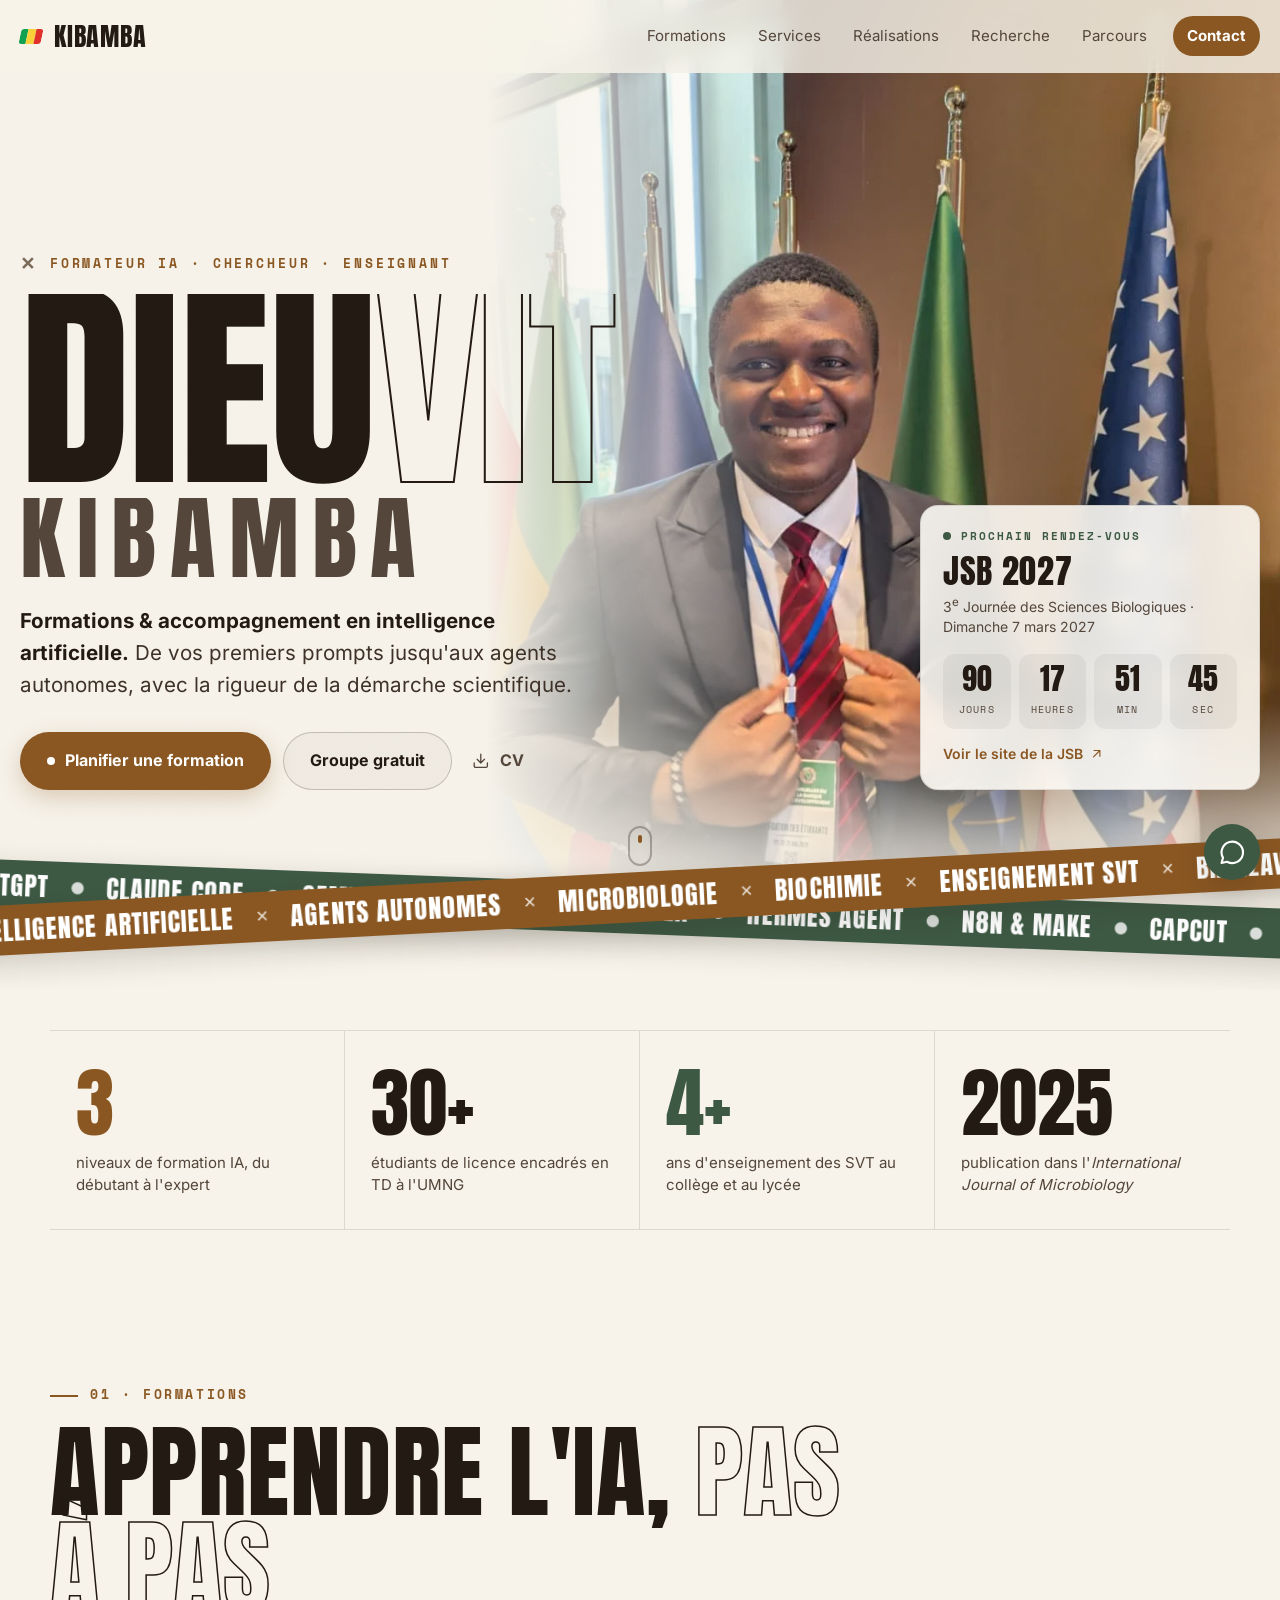
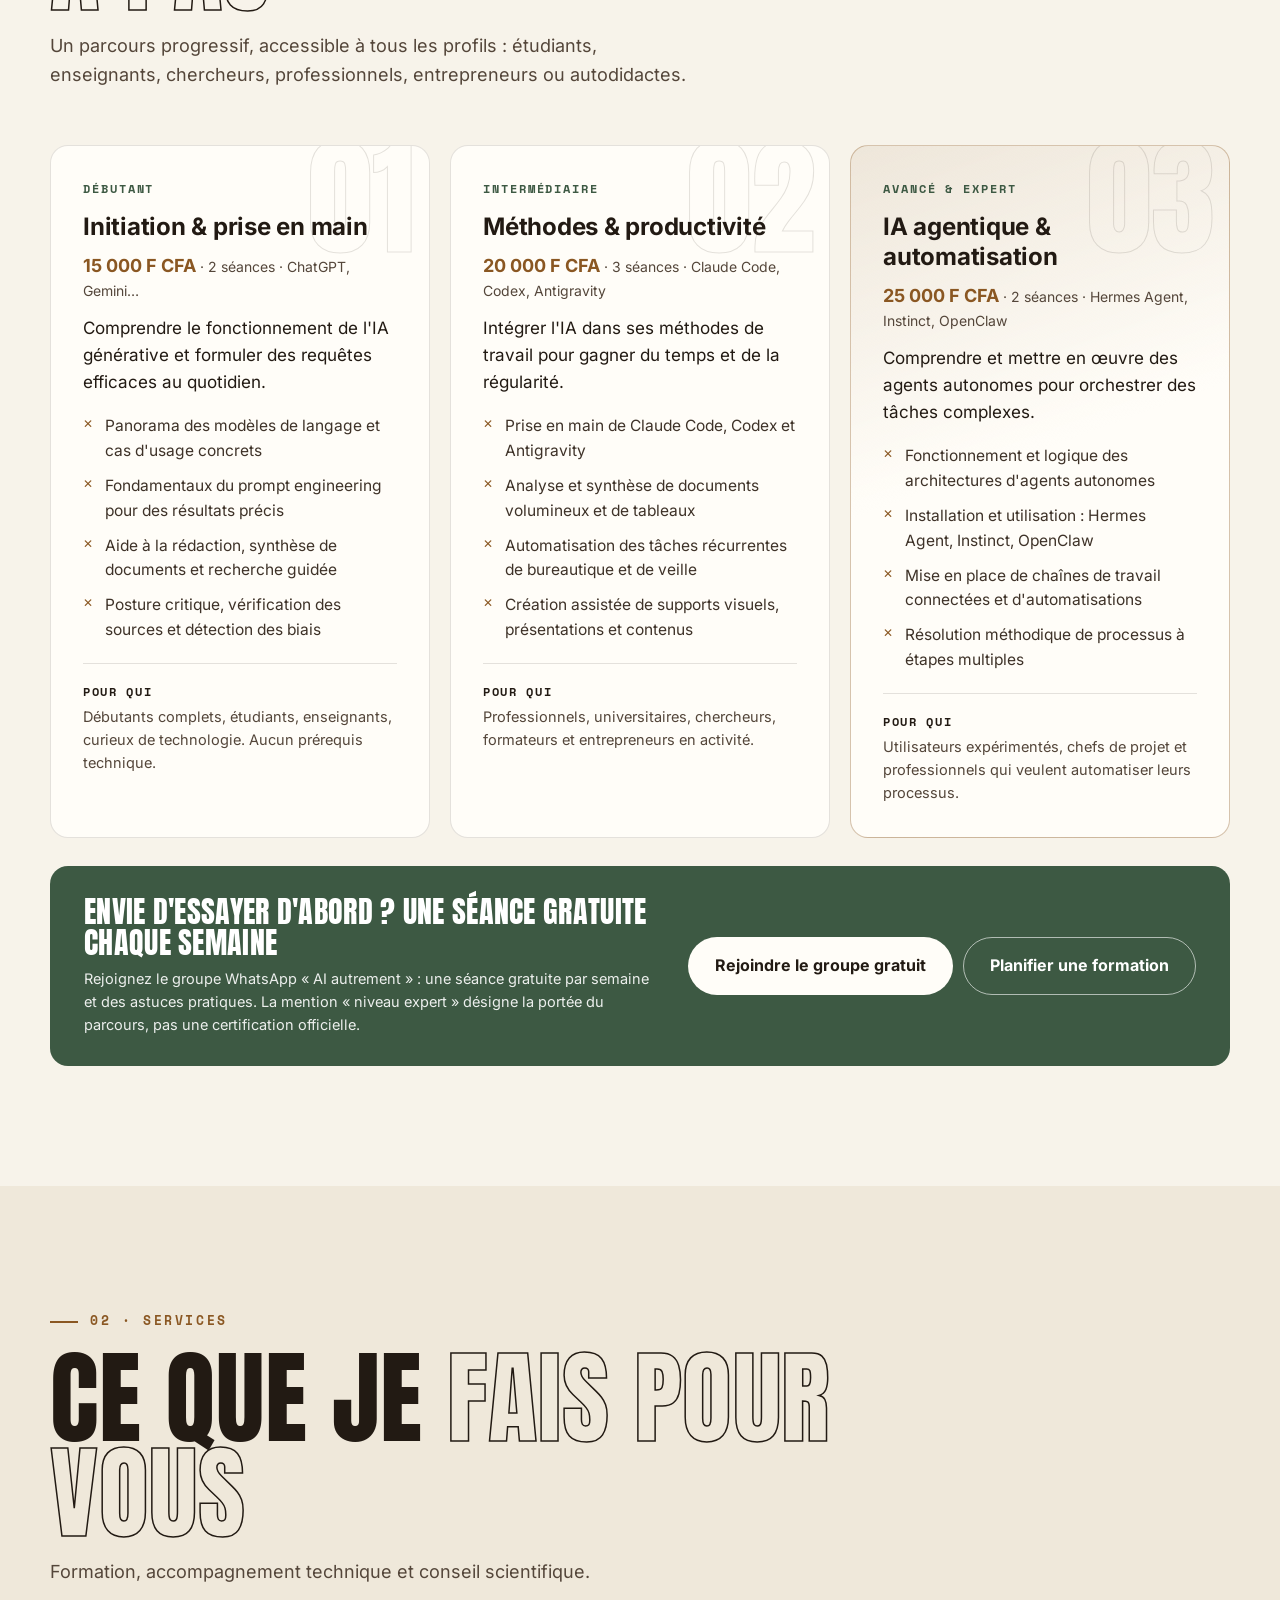
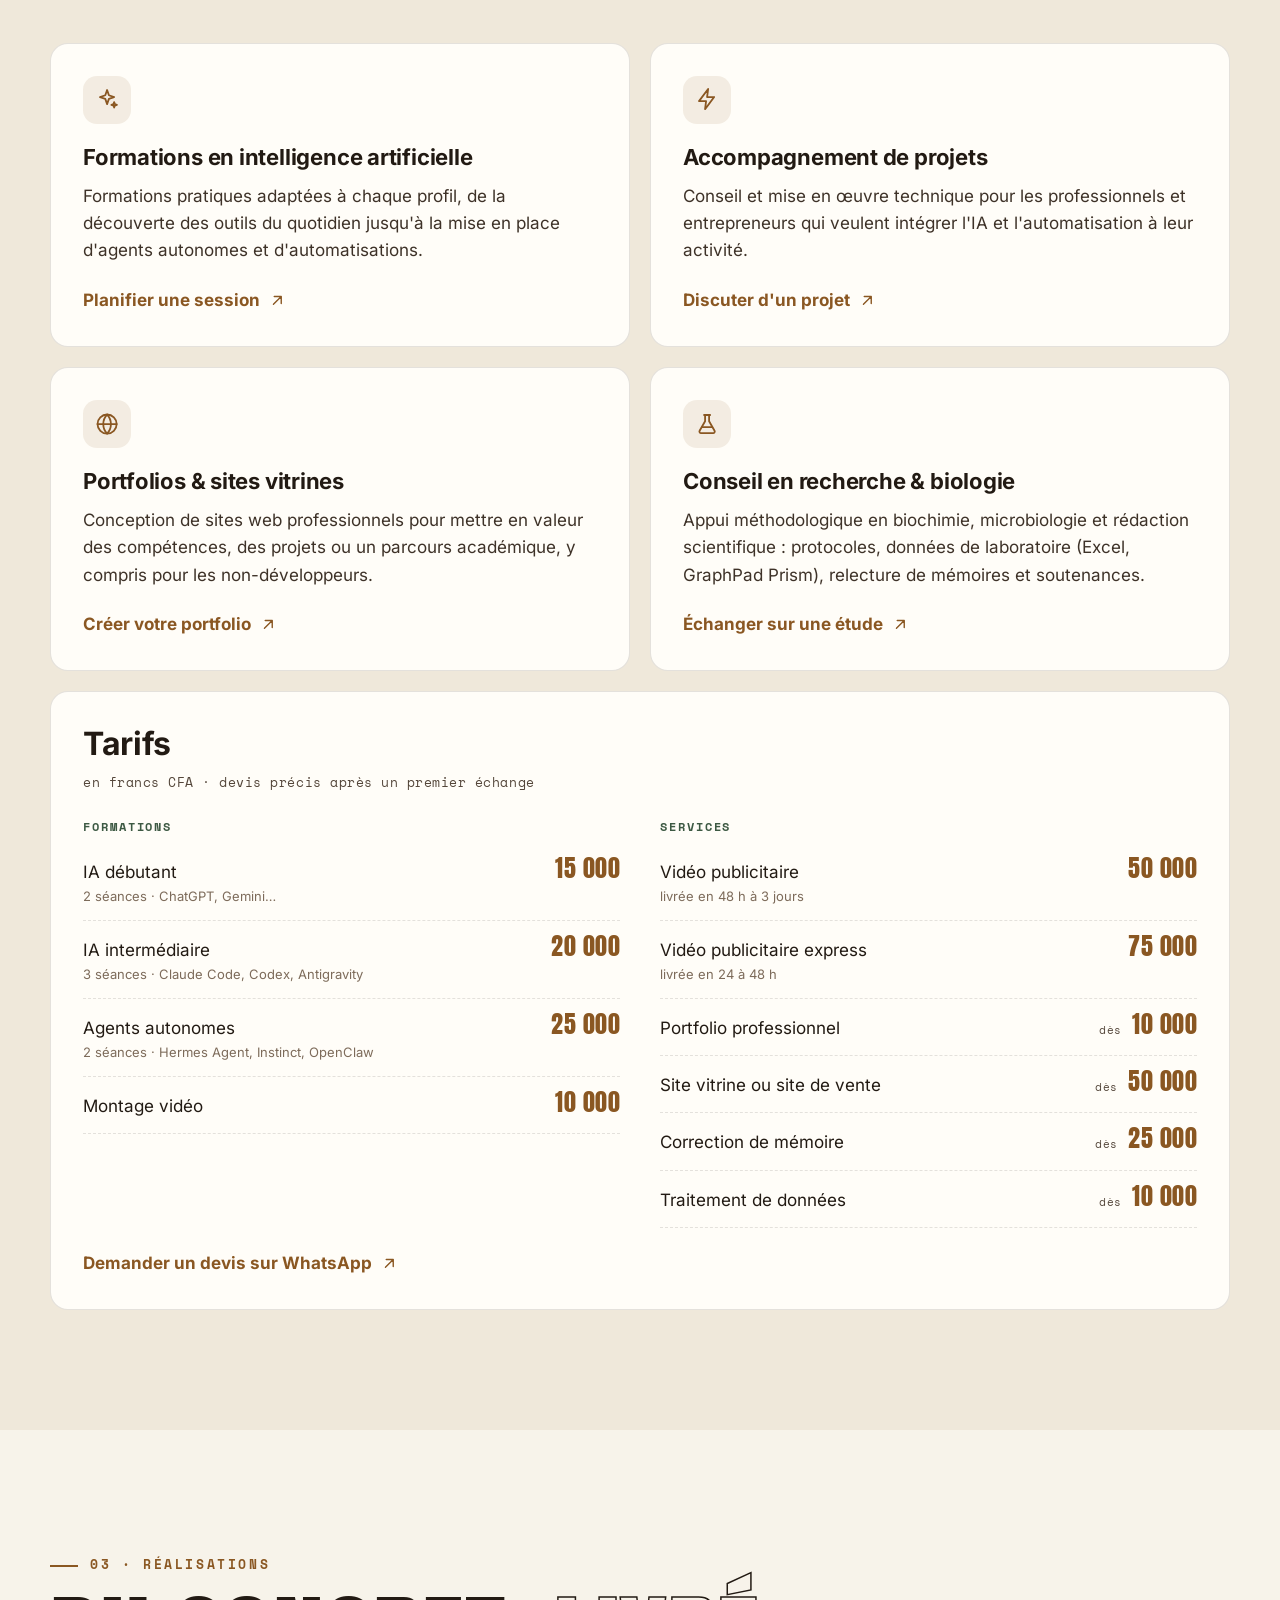
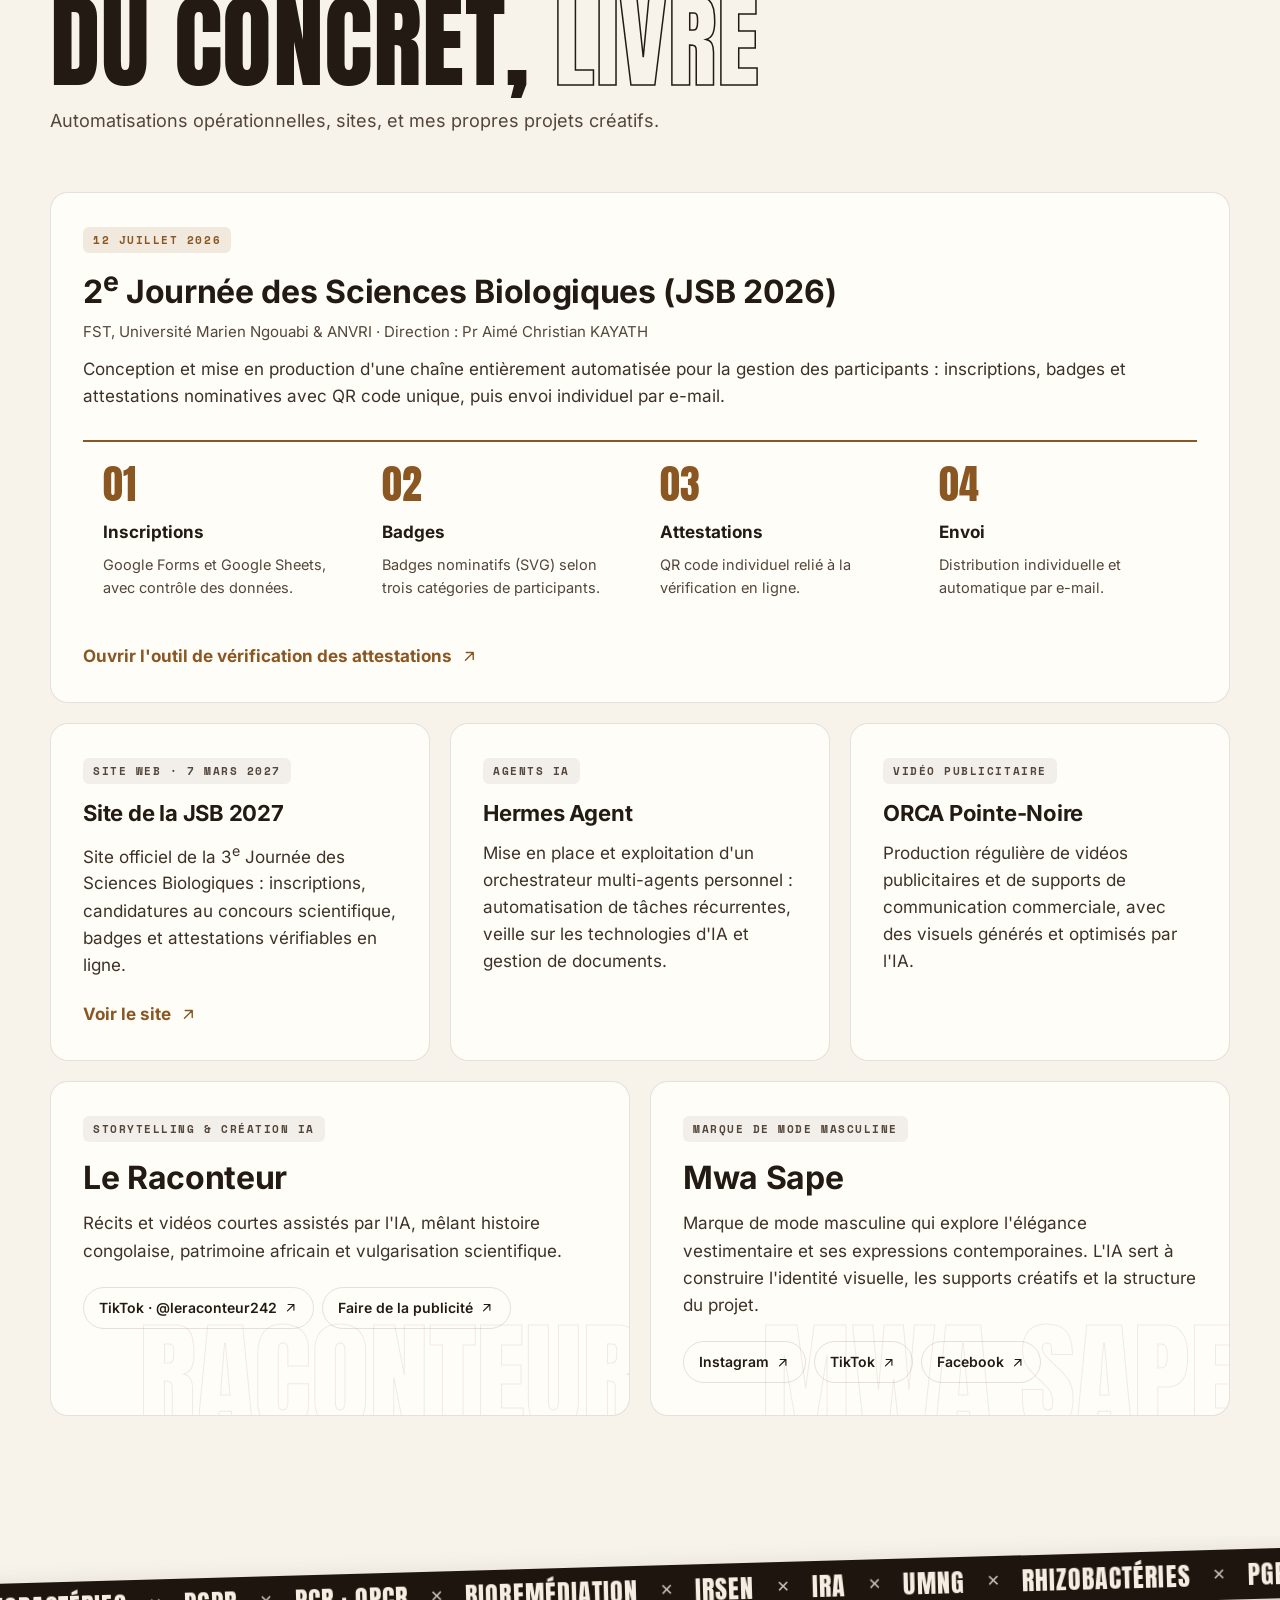
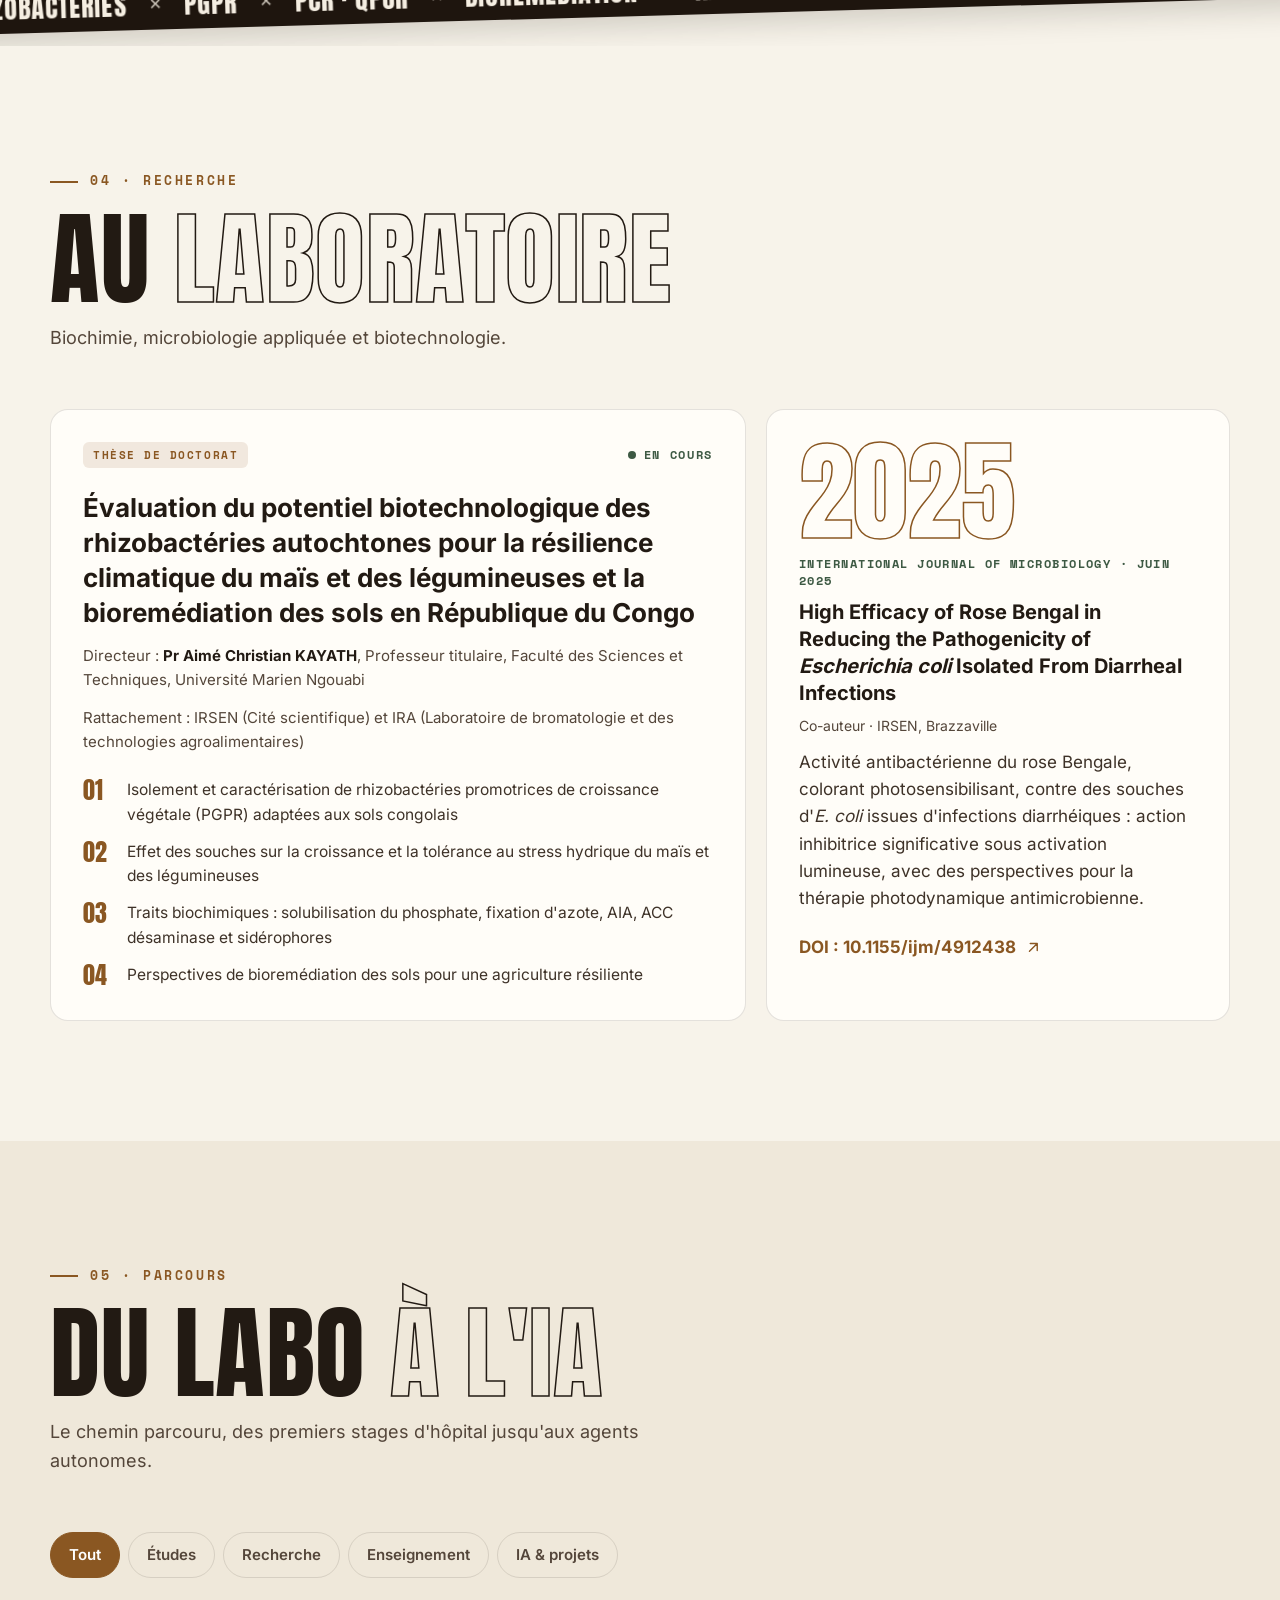
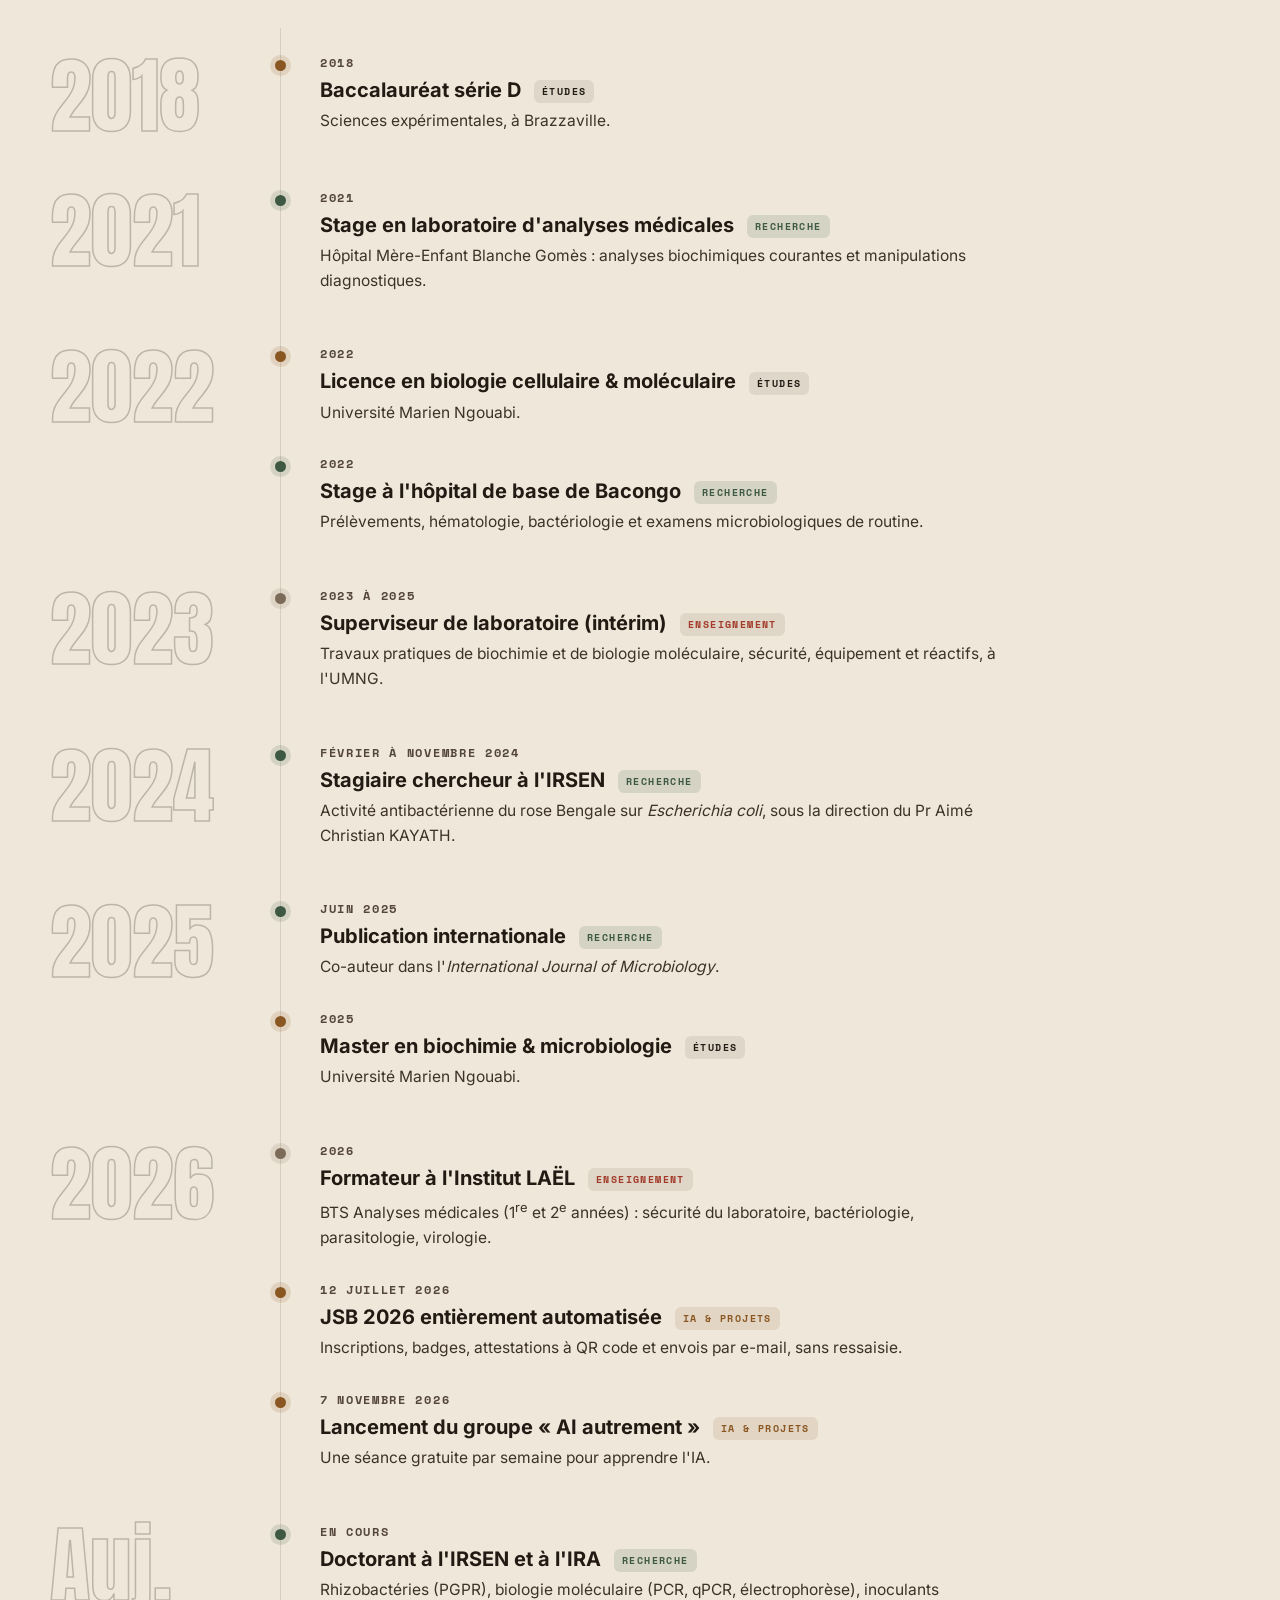
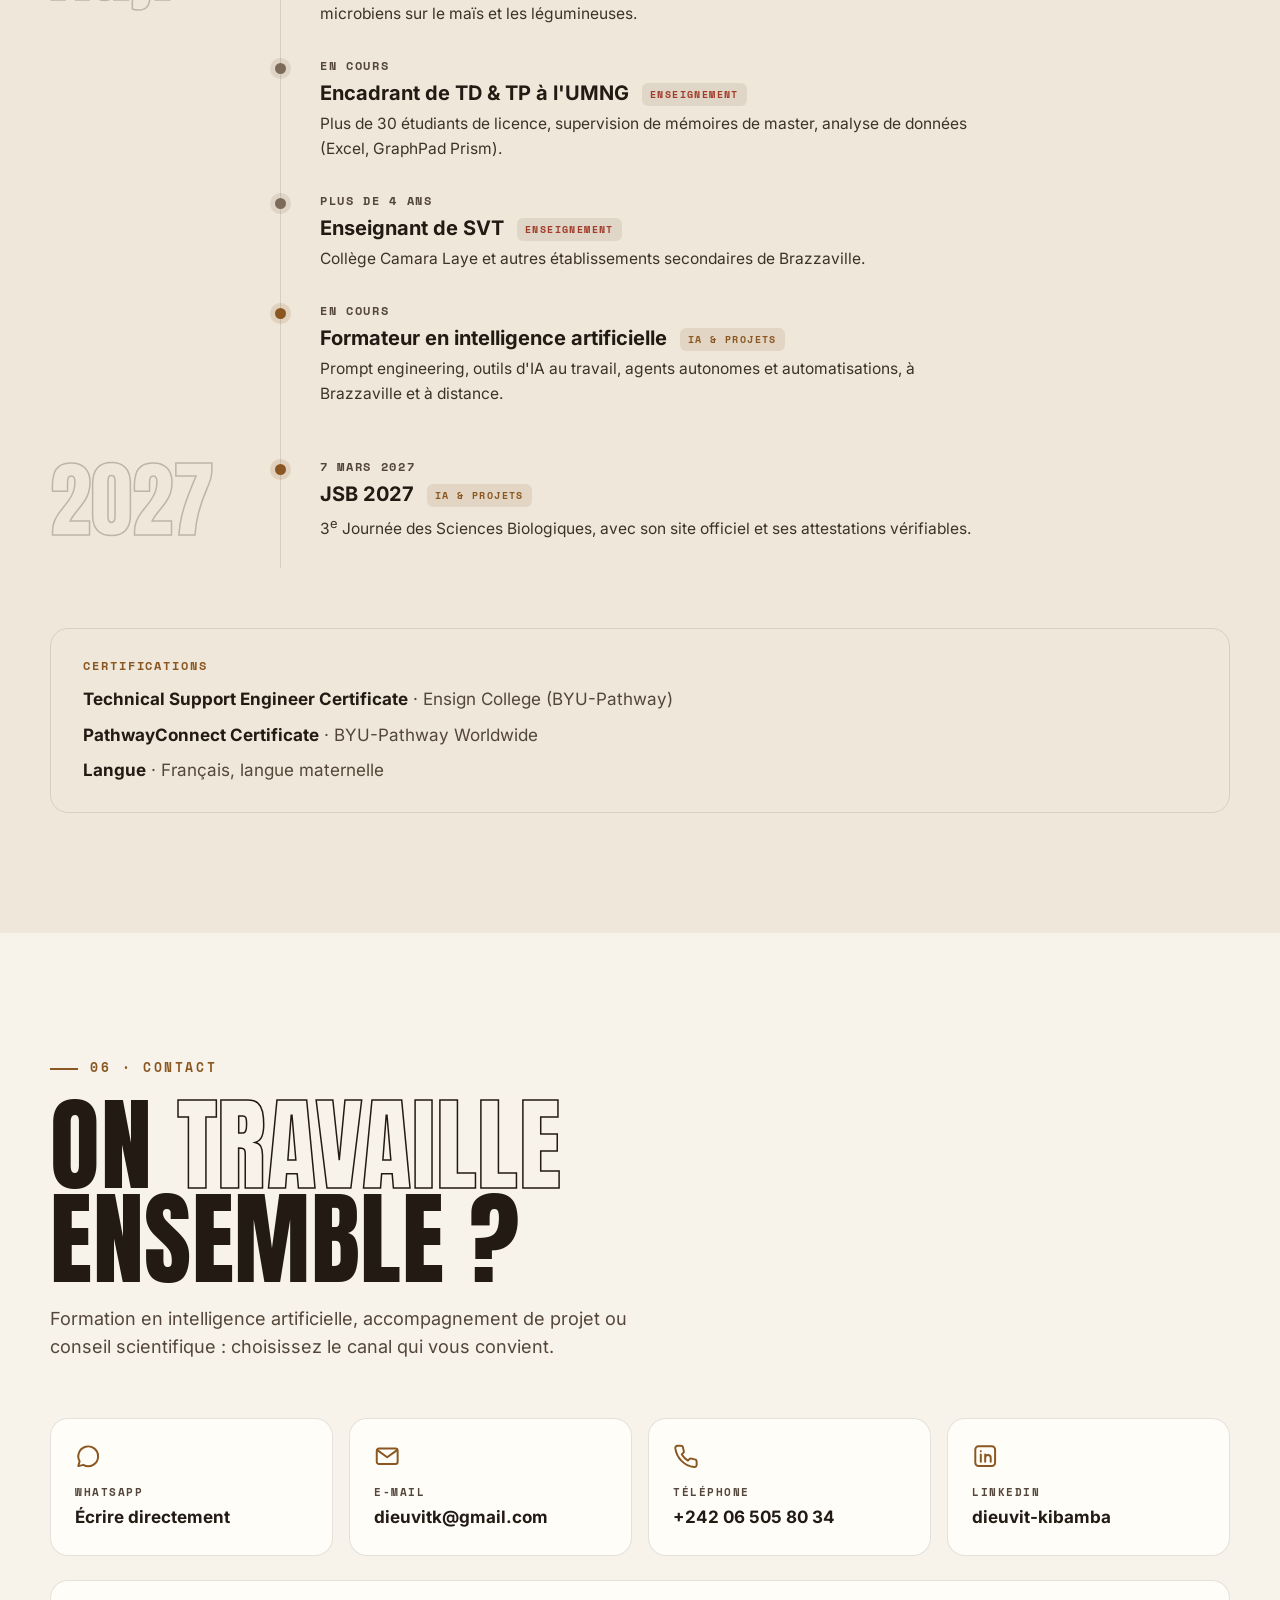
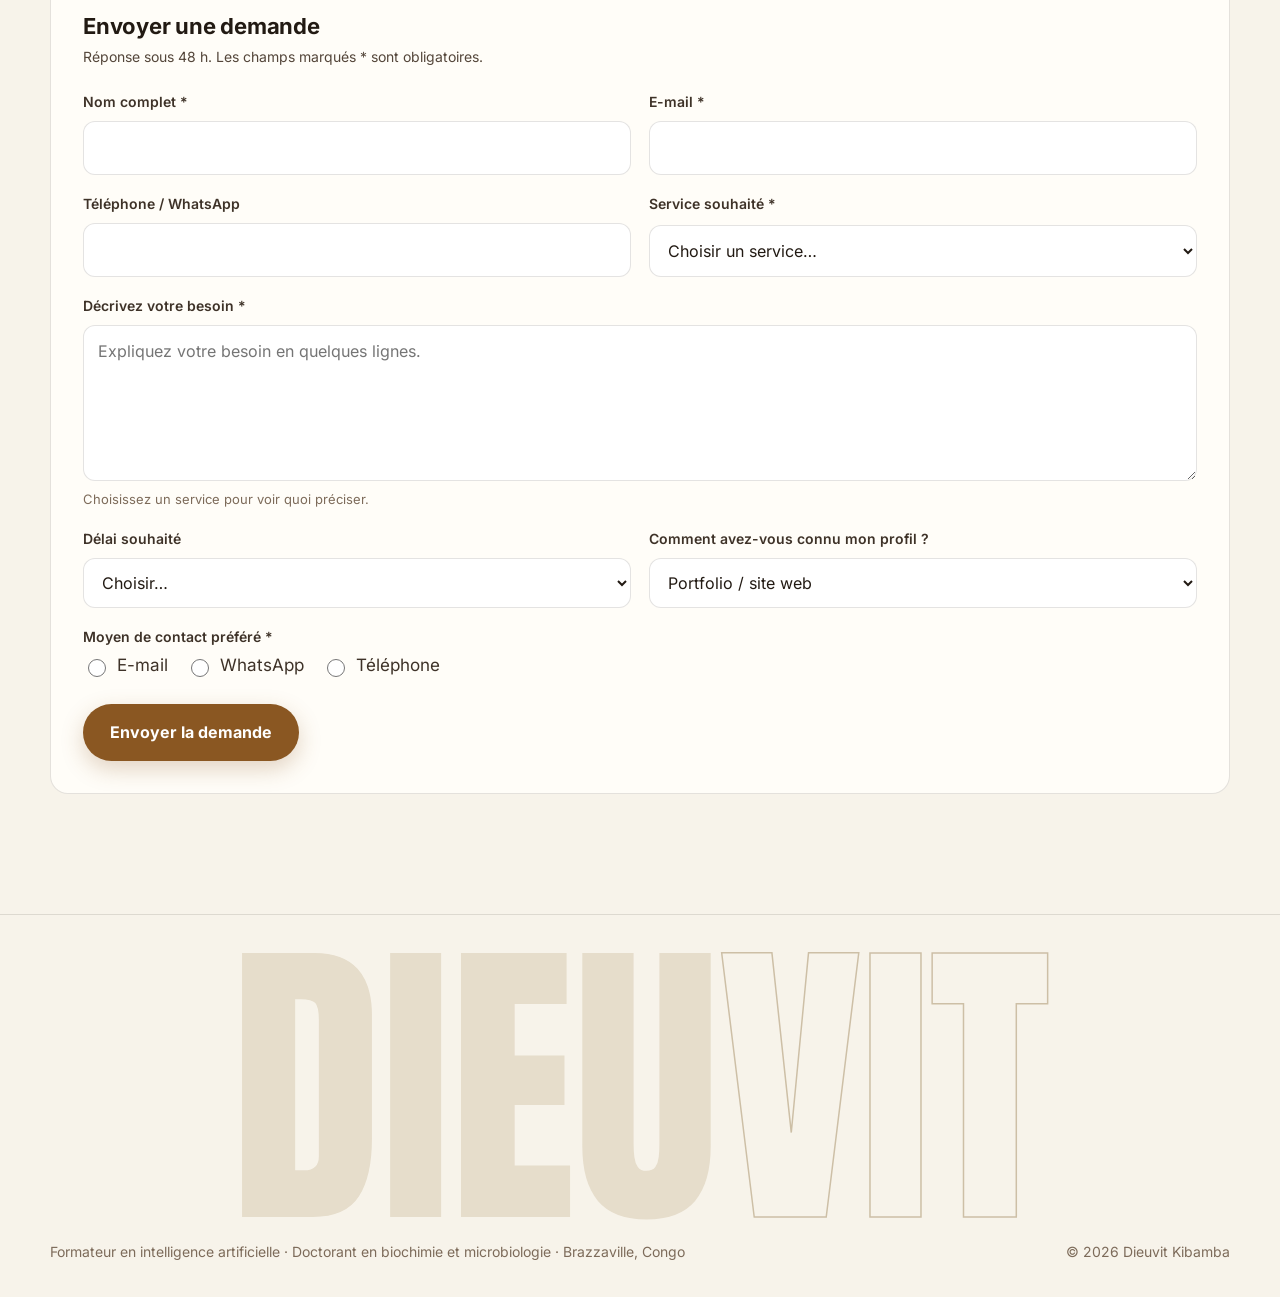
==== commit 694341c4: "Retour aux couleurs claires d'origine (crème, brun, vert) et photo bien visible, structure et animat" ====
--- a/index.html
+++ b/index.html
@@ -5,7 +5,7 @@
   <meta name="viewport" content="width=device-width, initial-scale=1.0" />
   <title>Dieuvit Kibamba · Formations IA &amp; Recherche · Brazzaville</title>
   <meta name="description" content="Dieuvit Haïdide Kibamba Niangui : formateur en intelligence artificielle, doctorant en biochimie et microbiologie et entrepreneur à Brazzaville. Formations pratiques du débutant à l'expert, accompagnement de projets et recherche scientifique." />
-  <meta name="theme-color" content="#0B0B0A" />
+  <meta name="theme-color" content="#F7F3EA" />
   <link rel="icon" type="image/svg+xml" href="assets/favicon.svg" />
   <link rel="canonical" href="https://dieuvit-k.github.io/" />
 
@@ -59,7 +59,7 @@
   }
   </script>
   <script>document.documentElement.classList.add('js');</script>
-  <link rel="stylesheet" href="styles.css?v=6.0" />
+  <link rel="stylesheet" href="styles.css?v=6.1" />
 </head>
 <body class="is-loading">
 
--- a/styles.css
+++ b/styles.css
@@ -11,16 +11,18 @@
 @font-face { font-family: 'Space Mono'; font-style: normal; font-weight: 700; font-display: swap; src: url('assets/fonts/spacemono-700.woff2') format('woff2'); }
 
 :root {
-  --bg: #0B0B0A;
-  --bg-2: #121211;
-  --card: #161615;
-  --line: rgba(255,255,255,.09);
-  --ink: #F3EFE6;
-  --muted: #A9A49A;
-  --dim: #6E6A62;
-  --green: #12A150;      /* vert du drapeau */
-  --yellow: #FBD13A;     /* jaune du drapeau */
-  --red: #E0322A;        /* rouge du drapeau */
+  --bg: #F7F3EA;
+  --bg-2: #EFE8DA;
+  --card: #FFFDF8;
+  --line: rgba(34,26,19,.12);
+  --ink: #221A13;
+  --muted: #54463A;
+  --dim: #7D6B5A;
+  --green: #3D5943;
+  --yellow: #8A5722;      /* brun, couleur principale */
+  --yellow-dark: #6E441A;
+  --dark: #1E150E;
+  --red: #7D6B5A;
   --accent: var(--yellow);
   --display: 'Anton', Impact, 'Arial Narrow', sans-serif;
   --mono: 'Space Mono', ui-monospace, monospace;
@@ -43,12 +45,12 @@
 button { font: inherit; color: inherit; }
 h1, h2, h3, h4, p { margin: 0; }
 ul, ol { margin: 0; padding: 0; list-style: none; }
-::selection { background: var(--yellow); color: #111; }
+::selection { background: var(--yellow); color: #fff; }
 :focus-visible { outline: 2px solid var(--yellow); outline-offset: 3px; border-radius: 6px; }
 
 .sr-only { position: absolute; width: 1px; height: 1px; overflow: hidden; clip: rect(0 0 0 0); white-space: nowrap; }
 .icon { width: 1.1em; height: 1.1em; flex-shrink: 0; fill: none; stroke: currentColor; stroke-width: 1.8; stroke-linecap: round; stroke-linejoin: round; }
-.skip-link { position: absolute; top: -100px; left: 16px; z-index: 300; background: var(--yellow); color: #111; padding: 10px 18px; border-radius: 8px; font-weight: 700; }
+.skip-link { position: absolute; top: -100px; left: 16px; z-index: 300; background: var(--yellow); color: #fff; padding: 10px 18px; border-radius: 8px; font-weight: 700; }
 .skip-link:focus { top: 12px; }
 .container { width: min(var(--wrap), 100% - 40px); margin-inline: auto; }
 .outline { color: transparent; -webkit-text-stroke: 1.5px var(--ink); }
@@ -76,19 +78,19 @@
 .progress span { display: block; height: 100%; width: 100%; transform-origin: 0 50%; transform: scaleX(0); background: linear-gradient(90deg, var(--green), var(--yellow), var(--red)); }
 
 /* ---------- En-tête ---------- */
-.site-header { position: fixed; inset: 0 0 auto; z-index: 100; transition: background .35s, backdrop-filter .35s, border-color .35s; border-bottom: 1px solid transparent; }
-.site-header.scrolled { background: rgba(11,11,10,.78); backdrop-filter: blur(14px); -webkit-backdrop-filter: blur(14px); border-color: var(--line); }
+.site-header { position: fixed; inset: 0 0 auto; z-index: 100; background: rgba(247,243,234,.82); backdrop-filter: blur(12px); -webkit-backdrop-filter: blur(12px); transition: background .35s, backdrop-filter .35s, border-color .35s; border-bottom: 1px solid transparent; }
+.site-header.scrolled { background: rgba(247,243,234,.78); backdrop-filter: blur(14px); -webkit-backdrop-filter: blur(14px); border-color: var(--line); }
 .nav-wrapper { width: min(1280px, 100% - 40px); margin-inline: auto; height: 72px; display: flex; align-items: center; justify-content: space-between; }
 .brand { display: flex; align-items: center; gap: 12px; }
 .flag { display: inline-flex; width: 22px; height: 15px; border-radius: 3px; overflow: hidden; transform: skewX(-12deg); }
-.flag i { flex: 1; } .flag i:nth-child(1){background:var(--green)} .flag i:nth-child(2){background:var(--yellow)} .flag i:nth-child(3){background:var(--red)}
+.flag i { flex: 1; } .flag i:nth-child(1){background:#12A150} .flag i:nth-child(2){background:#FBD13A} .flag i:nth-child(3){background:#E0322A}
 .brand-name { font: 400 26px/1 var(--display); letter-spacing: .03em; }
 .nav { display: flex; align-items: center; gap: 4px; }
 .nav-link { padding: 8px 14px; border-radius: 99px; font-size: 15px; font-weight: 500; color: var(--muted); transition: color .2s, background .2s; }
 .nav-link:hover, .nav-link.active { color: var(--ink); }
-.nav-link.active { background: rgba(255,255,255,.06); }
-.nav-cta { background: var(--yellow); color: #111 !important; font-weight: 700; margin-left: 8px; }
-.nav-cta:hover { background: #fff; }
+.nav-link.active { background: rgba(34,26,19,.06); }
+.nav-cta { background: var(--yellow); color: #fff !important; font-weight: 700; margin-left: 8px; }
+.nav-cta:hover { background: var(--yellow-dark); }
 .nav-toggle { display: none; width: 44px; height: 44px; border: 1px solid var(--line); background: none; border-radius: 12px; cursor: pointer; position: relative; }
 .nav-toggle span { position: absolute; left: 12px; right: 12px; height: 2px; background: var(--ink); transition: transform .3s, opacity .3s; }
 .nav-toggle span:nth-child(1){top:15px} .nav-toggle span:nth-child(2){top:21px} .nav-toggle span:nth-child(3){top:27px}
@@ -97,10 +99,10 @@
 /* ---------- Boutons ---------- */
 .btn { display: inline-flex; align-items: center; gap: 10px; padding: 15px 26px; border-radius: 99px; font-weight: 700; font-size: 16px; border: 1px solid transparent; cursor: pointer; transition: transform .25s var(--ease-out), background .2s, color .2s, border-color .2s; }
 .btn:hover { transform: translateY(-2px); }
-.btn-primary { background: var(--yellow); color: #111; }
-.btn-primary:hover { background: #fff; }
-.btn-primary .dot { width: 8px; height: 8px; border-radius: 50%; background: #111; }
-.btn-ghost { border-color: rgba(255,255,255,.22); color: var(--ink); background: rgba(255,255,255,.03); }
+.btn-primary { background: var(--yellow); color: #fff; box-shadow: 0 8px 22px rgba(138,87,34,.25); }
+.btn-primary:hover { background: var(--yellow-dark); }
+.btn-primary .dot { width: 8px; height: 8px; border-radius: 50%; background: #fff; }
+.btn-ghost { border-color: rgba(34,26,19,.22); color: var(--ink); background: rgba(34,26,19,.03); }
 .btn-ghost:hover { border-color: var(--ink); }
 .btn-link { background: none; border: 0; color: var(--muted); padding: 15px 8px; }
 .btn-link:hover { color: var(--ink); }
@@ -112,13 +114,12 @@
 .hero { position: relative; min-height: 100svh; display: flex; align-items: flex-end; padding: 120px 0 110px; overflow: hidden; isolation: isolate; }
 .hero-bg { position: absolute; inset: 0 0 0 auto; width: min(62vw, 900px); z-index: -2; }
 .hero-bg picture, .hero-bg img { width: 100%; height: 100%; object-fit: cover; object-position: 50% 18%; }
-.hero-bg img { filter: grayscale(.35) contrast(1.05) brightness(.62); transform: scale(1.08); transition: transform 2.2s var(--ease-out); }
+.hero-bg img { transform: scale(1.08); transition: transform 2.2s var(--ease-out); }
 .ready .hero-bg img { transform: scale(1); }
 .hero-bg::after { content: ""; position: absolute; inset: 0; background:
-  linear-gradient(90deg, var(--bg) 0%, rgba(11,11,10,.65) 30%, rgba(11,11,10,0) 65%),
-  linear-gradient(0deg, var(--bg) 0%, rgba(11,11,10,0) 40%),
-  linear-gradient(180deg, rgba(11,11,10,.7) 0%, rgba(11,11,10,0) 25%); }
-.hero-grain { position: absolute; inset: 0; z-index: -1; opacity: .07; pointer-events: none; background-image: url("data:image/svg+xml;utf8,<svg xmlns='http://www.w3.org/2000/svg' width='160' height='160'><filter id='n'><feTurbulence type='fractalNoise' baseFrequency='.9' numOctaves='2' stitchTiles='stitch'/></filter><rect width='100%' height='100%' filter='url(%23n)'/></svg>"); }
+  linear-gradient(90deg, var(--bg) 0%, rgba(247,243,234,.55) 18%, rgba(247,243,234,0) 40%),
+  linear-gradient(0deg, var(--bg) 0%, rgba(247,243,234,0) 22%); }
+.hero-grain { position: absolute; inset: 0; z-index: -1; opacity: .035; pointer-events: none; background-image: url("data:image/svg+xml;utf8,<svg xmlns='http://www.w3.org/2000/svg' width='160' height='160'><filter id='n'><feTurbulence type='fractalNoise' baseFrequency='.9' numOctaves='2' stitchTiles='stitch'/></filter><rect width='100%' height='100%' filter='url(%23n)'/></svg>"); }
 .hero-inner { width: min(1280px, 100% - 40px); margin-inline: auto; }
 .eyebrow { font: 700 13px var(--mono); letter-spacing: .22em; text-transform: uppercase; color: var(--yellow); display: flex; align-items: center; gap: 12px; }
 .eyebrow .x { color: var(--red); font-size: 18px; }
@@ -128,7 +129,7 @@
 .hero-name .outline { -webkit-text-stroke-width: 2px; }
 .split .ch { display: inline-block; transform: translateY(105%); transition: transform 1s var(--ease-out); }
 .ready .split .ch { transform: none; }
-.hero-lead { max-width: 560px; font-size: clamp(17px, 1.6vw, 21px); color: #D9D4C9; line-height: 1.55; }
+.hero-lead { max-width: 560px; font-size: clamp(17px, 1.6vw, 21px); color: #3E3228; line-height: 1.55; }
 .hero-lead strong { color: var(--ink); }
 .hero-actions { display: flex; flex-wrap: wrap; align-items: center; gap: 12px; margin-top: 32px; }
 .hero-in { opacity: 0; transform: translateY(24px); transition: opacity .9s var(--ease-out), transform .9s var(--ease-out); }
@@ -137,29 +138,29 @@
 .ready .hero-lead { transition-delay: .55s; } .ready .hero-actions { transition-delay: .7s; } .ready .countdown { transition-delay: .9s; }
 
 /* Compte à rebours */
-.countdown { position: absolute; right: max(20px, calc((100vw - 1280px) / 2)); bottom: 110px; width: 340px; padding: 22px; border-radius: var(--radius); background: rgba(18,18,17,.72); backdrop-filter: blur(12px); -webkit-backdrop-filter: blur(12px); border: 1px solid var(--line); }
+.countdown { position: absolute; right: max(20px, calc((100vw - 1280px) / 2)); bottom: 110px; width: 340px; padding: 22px; border-radius: var(--radius); background: rgba(255,253,248,.88); box-shadow: 0 18px 40px rgba(34,26,19,.12); backdrop-filter: blur(12px); -webkit-backdrop-filter: blur(12px); border: 1px solid var(--line); }
 .cd-label { font: 700 11px var(--mono); letter-spacing: .18em; text-transform: uppercase; color: var(--green); display: flex; align-items: center; gap: 10px; }
 .pulse { width: 8px; height: 8px; border-radius: 50%; background: var(--green); animation: pulse 2s infinite; display: inline-block; }
-@keyframes pulse { 0% { box-shadow: 0 0 0 0 rgba(18,161,80,.6); } 70% { box-shadow: 0 0 0 10px rgba(18,161,80,0); } 100% { box-shadow: 0 0 0 0 rgba(18,161,80,0); } }
+@keyframes pulse { 0% { box-shadow: 0 0 0 0 rgba(61,89,67,.6); } 70% { box-shadow: 0 0 0 10px rgba(61,89,67,0); } 100% { box-shadow: 0 0 0 0 rgba(61,89,67,0); } }
 .cd-title { font: 400 34px/1 var(--display); letter-spacing: .02em; margin-top: 10px; }
 .cd-sub { color: var(--muted); font-size: 14px; margin-top: 6px; line-height: 1.45; }
 .cd-grid { display: grid; grid-template-columns: repeat(4, 1fr); gap: 8px; margin-top: 16px; }
-.cd-grid div { background: rgba(255,255,255,.05); border-radius: 12px; padding: 10px 0 8px; text-align: center; }
+.cd-grid div { background: rgba(34,26,19,.05); border-radius: 12px; padding: 10px 0 8px; text-align: center; }
 .cd-grid strong { display: block; font: 400 30px/1 var(--display); font-variant-numeric: tabular-nums; }
 .cd-grid span { font: 400 10px var(--mono); letter-spacing: .12em; text-transform: uppercase; color: var(--muted); }
 .cd-link { display: inline-flex; align-items: center; gap: 6px; margin-top: 14px; font-size: 14px; font-weight: 600; color: var(--yellow); }
 
-.scroll-hint { position: absolute; left: 50%; bottom: 34px; width: 24px; height: 40px; margin-left: -12px; border: 2px solid rgba(255,255,255,.3); border-radius: 14px; }
+.scroll-hint { position: absolute; left: 50%; bottom: 34px; width: 24px; height: 40px; margin-left: -12px; border: 2px solid rgba(34,26,19,.3); border-radius: 14px; }
 .scroll-hint span { position: absolute; left: 50%; top: 7px; width: 4px; height: 8px; margin-left: -2px; border-radius: 2px; background: var(--yellow); animation: wheel 1.8s var(--ease-out) infinite; }
 @keyframes wheel { 0% { transform: translateY(0); opacity: 1; } 70% { transform: translateY(14px); opacity: 0; } 100% { opacity: 0; } }
 
 /* ---------- Bandes qui défilent ---------- */
 .tapes { position: relative; height: 170px; margin-top: -80px; z-index: 5; overflow: hidden; pointer-events: none; }
 .tapes-mid { height: 110px; margin: 0; }
-.tape { position: absolute; left: -5%; width: 110%; overflow: hidden; white-space: nowrap; box-shadow: 0 10px 30px rgba(0,0,0,.45); }
-.tape-a { top: 52px; background: var(--yellow); color: #111; transform: rotate(-3deg); z-index: 2; }
+.tape { position: absolute; left: -5%; width: 110%; overflow: hidden; white-space: nowrap; box-shadow: 0 10px 30px rgba(34,26,19,.18); }
+.tape-a { top: 52px; background: var(--yellow); color: #fff; transform: rotate(-3deg); z-index: 2; }
 .tape-b { top: 64px; background: var(--green); color: #fff; transform: rotate(2.2deg); }
-.tape-c { top: 30px; background: var(--red); color: #fff; transform: rotate(-1.6deg); }
+.tape-c { top: 30px; background: var(--dark); color: #F5EEE2; transform: rotate(-1.6deg); }
 .tape-track { display: inline-flex; align-items: center; padding: 12px 0; animation: tape 38s linear infinite; will-change: transform; }
 .tape-track.reverse { animation-direction: reverse; animation-duration: 46s; }
 .tape span { font: 400 26px/1 var(--display); letter-spacing: .04em; text-transform: uppercase; padding: 0 22px; }
@@ -191,40 +192,40 @@
 
 /* ---------- Cartes ---------- */
 .card { background: var(--card); border: 1px solid var(--line); border-radius: var(--radius); padding: 32px; position: relative; overflow: hidden; transition: border-color .3s, transform .4s var(--ease-out); }
-.card:hover { border-color: rgba(251,209,58,.35); }
+.card:hover { border-color: rgba(138,87,34,.35); }
 .card-title { font-size: 22px; font-weight: 700; line-height: 1.25; letter-spacing: -.01em; }
 .card-title-lg { font-size: clamp(24px, 2.6vw, 32px); }
 .card-title small { display: block; font: 400 13px var(--mono); color: var(--muted); letter-spacing: .04em; margin-top: 8px; }
-.card-text, .card-lead { color: #C9C4B9; margin-top: 12px; }
+.card-text, .card-lead { color: #3E3228; margin-top: 12px; }
 .card-lead { color: var(--ink); }
-.tag { display: inline-block; font: 700 11px var(--mono); letter-spacing: .14em; text-transform: uppercase; padding: 5px 10px; border-radius: 6px; background: rgba(255,255,255,.06); color: var(--muted); margin-bottom: 16px; }
-.tag-accent { background: rgba(251,209,58,.12); color: var(--yellow); }
+.tag { display: inline-block; font: 700 11px var(--mono); letter-spacing: .14em; text-transform: uppercase; padding: 5px 10px; border-radius: 6px; background: rgba(34,26,19,.06); color: var(--muted); margin-bottom: 16px; }
+.tag-accent { background: rgba(138,87,34,.12); color: var(--yellow); }
 .list { margin-top: 18px; display: grid; gap: 10px; }
-.list li { position: relative; padding-left: 22px; color: #C9C4B9; font-size: 15.5px; }
+.list li { position: relative; padding-left: 22px; color: #3E3228; font-size: 15.5px; }
 .list li::before { content: "✕"; position: absolute; left: 0; top: 0; color: var(--yellow); font-size: 12px; }
-.icon-box { display: inline-grid; place-items: center; width: 48px; height: 48px; border-radius: 14px; background: rgba(251,209,58,.1); color: var(--yellow); font-size: 22px; margin-bottom: 20px; }
+.icon-box { display: inline-grid; place-items: center; width: 48px; height: 48px; border-radius: 14px; background: rgba(138,87,34,.1); color: var(--yellow); font-size: 22px; margin-bottom: 20px; }
 .grid-2 { display: grid; grid-template-columns: repeat(2, 1fr); gap: 20px; }
 .grid-3 { display: grid; grid-template-columns: repeat(3, 1fr); gap: 20px; margin-top: 20px; }
 
 /* Formations */
 .levels { display: grid; grid-template-columns: repeat(3, 1fr); gap: 20px; }
 .level { padding-top: 28px; }
-.level-num { position: absolute; top: -14px; right: 14px; font: 400 130px/1 var(--display); color: transparent; -webkit-text-stroke: 1px rgba(255,255,255,.12); transition: -webkit-text-stroke-color .4s; }
+.level-num { position: absolute; top: -14px; right: 14px; font: 400 130px/1 var(--display); color: transparent; -webkit-text-stroke: 1px rgba(34,26,19,.12); transition: -webkit-text-stroke-color .4s; }
 .level:hover .level-num { -webkit-text-stroke-color: var(--yellow); }
 .level-step { font: 700 12px var(--mono); letter-spacing: .16em; text-transform: uppercase; color: var(--green); }
 .level .card-title { margin-top: 10px; font-size: 24px; }
 .level-price { margin-top: 10px; color: var(--muted); font-size: 14px; }
 .level-price strong { color: var(--yellow); font-size: 18px; }
-.level-hot { border-color: rgba(251,209,58,.35); background: linear-gradient(160deg, rgba(251,209,58,.08), var(--card) 45%); }
+.level-hot { border-color: rgba(138,87,34,.35); background: linear-gradient(160deg, rgba(138,87,34,.08), var(--card) 45%); }
 .audience { margin-top: 20px; padding-top: 18px; border-top: 1px solid var(--line); font-size: 14.5px; color: var(--muted); }
 .audience strong { display: block; color: var(--ink); font-size: 12px; font-family: var(--mono); letter-spacing: .14em; text-transform: uppercase; margin-bottom: 4px; }
 .cta-band { margin-top: 28px; display: flex; gap: 28px; align-items: center; justify-content: space-between; padding: 30px 34px; border-radius: var(--radius); background: var(--green); color: #fff; }
 .cta-band-title { font: 400 30px/1.05 var(--display); text-transform: uppercase; letter-spacing: .01em; }
 .cta-band-note { margin-top: 8px; font-size: 14.5px; opacity: .9; max-width: 640px; }
 .cta-band-actions { display: flex; gap: 10px; flex-wrap: wrap; flex-shrink: 0; }
-.cta-band .btn-primary { background: #111; color: #fff; }
-.cta-band .btn-primary:hover { background: #fff; color: #111; }
-.cta-band .btn-ghost { border-color: rgba(255,255,255,.5); background: transparent; }
+.cta-band .btn-primary { background: #FFFDF8; color: var(--ink); box-shadow: none; }
+.cta-band .btn-primary:hover { background: #F7F3EA; }
+.cta-band .btn-ghost { border-color: rgba(255,255,255,.6); background: transparent; color: #fff; }
 
 /* Tarifs */
 .pricing { margin-top: 20px; }
@@ -249,8 +250,8 @@
 .pipeline p { margin-top: 6px; color: var(--muted); font-size: 14.5px; }
 .projects { margin-top: 20px; }
 .project { min-height: 330px; }
-.project-big { position: absolute; right: -10px; bottom: -22px; font: 400 120px/1 var(--display); color: transparent; -webkit-text-stroke: 1px rgba(255,255,255,.08); white-space: nowrap; transition: transform 1.2s var(--ease-out), -webkit-text-stroke-color .4s; pointer-events: none; }
-.project:hover .project-big { transform: translateX(-30px); -webkit-text-stroke-color: rgba(251,209,58,.4); }
+.project-big { position: absolute; right: -10px; bottom: -22px; font: 400 120px/1 var(--display); color: transparent; -webkit-text-stroke: 1px rgba(34,26,19,.08); white-space: nowrap; transition: transform 1.2s var(--ease-out), -webkit-text-stroke-color .4s; pointer-events: none; }
+.project:hover .project-big { transform: translateX(-30px); -webkit-text-stroke-color: rgba(138,87,34,.4); }
 .link-row { display: flex; flex-wrap: wrap; gap: 8px; margin-top: 22px; position: relative; }
 .chip-link { display: inline-flex; align-items: center; gap: 6px; padding: 9px 15px; border-radius: 99px; border: 1px solid var(--line); font-size: 14px; font-weight: 600; transition: border-color .2s, color .2s; }
 .chip-link:hover { border-color: var(--yellow); color: var(--yellow); }
@@ -264,7 +265,7 @@
 .thesis-dir, .thesis-affil { margin-top: 14px; color: var(--muted); font-size: 15px; }
 .thesis-dir strong { color: var(--ink); }
 .thesis-axes { margin-top: 24px; counter-reset: ax; display: grid; gap: 12px; }
-.thesis-axes li { counter-increment: ax; display: grid; grid-template-columns: 44px 1fr; color: #C9C4B9; font-size: 15.5px; }
+.thesis-axes li { counter-increment: ax; display: grid; grid-template-columns: 44px 1fr; color: #3E3228; font-size: 15.5px; }
 .thesis-axes li::before { content: "0" counter(ax); font: 400 24px/1 var(--display); color: var(--yellow); }
 .pub-year { font: 400 110px/.9 var(--display); color: transparent; -webkit-text-stroke: 1.5px var(--yellow); }
 .pub-journal { margin-top: 14px; font: 700 12px var(--mono); letter-spacing: .12em; text-transform: uppercase; color: var(--green); }
@@ -275,29 +276,29 @@
 .filters { display: flex; flex-wrap: wrap; gap: 8px; margin-bottom: 50px; }
 .filter { padding: 10px 18px; border-radius: 99px; border: 1px solid var(--line); background: transparent; color: var(--muted); font-weight: 600; font-size: 15px; cursor: pointer; transition: all .25s; }
 .filter:hover { color: var(--ink); border-color: var(--muted); }
-.filter.active { background: var(--yellow); border-color: var(--yellow); color: #111; }
+.filter.active { background: var(--yellow); border-color: var(--yellow); color: #fff; }
 .frise { position: relative; }
 .frise-line { position: absolute; left: 230px; top: 0; bottom: 0; width: 1px; background: var(--line); }
-.frise-line span { position: absolute; inset: 0 0 auto; height: 0; background: linear-gradient(180deg, var(--green), var(--yellow), var(--red)); box-shadow: 0 0 14px rgba(251,209,58,.5); width: 2px; left: -.5px; }
+.frise-line span { position: absolute; inset: 0 0 auto; height: 0; background: linear-gradient(180deg, var(--green), var(--yellow), var(--red)); box-shadow: 0 0 14px rgba(138,87,34,.5); width: 2px; left: -.5px; }
 .year-block { display: grid; grid-template-columns: 230px 1fr; padding: 26px 0; transition: opacity .4s, max-height .4s; }
 .year-block.empty { display: none; }
-.year { position: sticky; top: 110px; align-self: start; font: 400 clamp(56px, 6.5vw, 96px)/1 var(--display); color: transparent; -webkit-text-stroke: 1.5px rgba(255,255,255,.25); transition: color .5s, -webkit-text-stroke-color .5s, text-shadow .5s; padding-right: 30px; }
-.year-block.active .year { color: var(--yellow); -webkit-text-stroke-color: var(--yellow); text-shadow: 0 0 40px rgba(251,209,58,.35); }
+.year { position: sticky; top: 110px; align-self: start; font: 400 clamp(56px, 6.5vw, 96px)/1 var(--display); color: transparent; -webkit-text-stroke: 1.5px rgba(34,26,19,.25); transition: color .5s, -webkit-text-stroke-color .5s, text-shadow .5s; padding-right: 30px; }
+.year-block.active .year { color: var(--yellow); -webkit-text-stroke-color: var(--yellow); text-shadow: 0 0 40px rgba(138,87,34,.35); }
 .events { display: grid; gap: 30px; padding-left: 40px; }
 .ev { position: relative; max-width: 680px; opacity: .45; transform: translateX(14px); transition: opacity .6s var(--ease-out), transform .6s var(--ease-out); }
 .ev.on { opacity: 1; transform: none; }
 .ev.hide { display: none; }
 .ev::before { content: ""; position: absolute; left: -45px; top: 6px; width: 11px; height: 11px; border-radius: 50%; background: var(--bg-2); border: 2px solid var(--dim); transition: all .4s; }
-.ev.on::before { background: var(--yellow); border-color: var(--yellow); box-shadow: 0 0 0 5px rgba(251,209,58,.15); }
-.ev[data-cat="labo"].on::before { background: var(--green); border-color: var(--green); box-shadow: 0 0 0 5px rgba(18,161,80,.15); }
-.ev[data-cat="ens"].on::before { background: var(--red); border-color: var(--red); box-shadow: 0 0 0 5px rgba(224,50,42,.15); }
+.ev.on::before { background: var(--yellow); border-color: var(--yellow); box-shadow: 0 0 0 5px rgba(138,87,34,.15); }
+.ev[data-cat="labo"].on::before { background: var(--green); border-color: var(--green); box-shadow: 0 0 0 5px rgba(61,89,67,.15); }
+.ev[data-cat="ens"].on::before { background: var(--red); border-color: var(--red); box-shadow: 0 0 0 5px rgba(125,107,90,.15); }
 .ev-date { font: 700 12px var(--mono); letter-spacing: .14em; text-transform: uppercase; color: var(--muted); }
 .ev h4 { margin-top: 6px; font-size: 20px; line-height: 1.3; }
-.ev p:last-child { margin-top: 6px; color: #C3BEB3; font-size: 15.5px; }
-.pill { display: inline-block; vertical-align: middle; margin-left: 8px; font: 700 10px var(--mono); letter-spacing: .14em; text-transform: uppercase; padding: 4px 8px; border-radius: 6px; background: rgba(251,209,58,.12); color: var(--yellow); }
-.ev[data-cat="labo"] .pill { background: rgba(18,161,80,.14); color: #3fd27e; }
-.ev[data-cat="ens"] .pill { background: rgba(224,50,42,.14); color: #ff6a62; }
-.ev[data-cat="etude"] .pill { background: rgba(255,255,255,.08); color: var(--ink); }
+.ev p:last-child { margin-top: 6px; color: #3E3228; font-size: 15.5px; }
+.pill { display: inline-block; vertical-align: middle; margin-left: 8px; font: 700 10px var(--mono); letter-spacing: .14em; text-transform: uppercase; padding: 4px 8px; border-radius: 6px; background: rgba(138,87,34,.12); color: var(--yellow); }
+.ev[data-cat="labo"] .pill { background: rgba(61,89,67,.14); color: #3D5943; }
+.ev[data-cat="ens"] .pill { background: rgba(125,107,90,.14); color: #A23B2A; }
+.ev[data-cat="etude"] .pill { background: rgba(34,26,19,.08); color: var(--ink); }
 .certifs { margin-top: 60px; padding: 28px 32px; border-radius: var(--radius); border: 1px solid var(--line); display: grid; gap: 8px; color: var(--muted); }
 .certifs strong { color: var(--ink); }
 .certifs-title { font: 700 12px var(--mono); letter-spacing: .16em; text-transform: uppercase; color: var(--yellow); margin-bottom: 4px; }
@@ -314,27 +315,27 @@
 .form-grid { display: grid; grid-template-columns: 1fr 1fr; gap: 18px; }
 .field { display: grid; gap: 8px; border: 0; padding: 0; margin: 0; min-width: 0; }
 .field-full { grid-column: 1 / -1; }
-.field > span, .field legend { font-size: 14px; font-weight: 600; color: #D6D1C6; padding: 0; }
-.field input, .field select, .field textarea { width: 100%; font: inherit; font-size: 16px; color: var(--ink); background: #0F0F0E; border: 1px solid var(--line); border-radius: 12px; padding: 13px 14px; transition: border-color .2s; }
-.field select option, .field select optgroup { background: #151514; color: var(--ink); }
+.field > span, .field legend { font-size: 14px; font-weight: 600; color: #3E3228; padding: 0; }
+.field input, .field select, .field textarea { width: 100%; font: inherit; font-size: 16px; color: var(--ink); background: #fff; border: 1px solid var(--line); border-radius: 12px; padding: 13px 14px; transition: border-color .2s; }
+.field select option, .field select optgroup { background: #fff; color: var(--ink); }
 .field input:focus, .field select:focus, .field textarea:focus { outline: none; border-color: var(--yellow); }
 .field .invalid, .field input.invalid, .field select.invalid, .field textarea.invalid { border-color: var(--red); }
 .field-hint { color: var(--dim); font-size: 13px; }
 .radios { display: flex; flex-wrap: wrap; gap: 18px; margin-top: 4px; }
-.radios label { display: inline-flex; align-items: center; gap: 8px; color: #D6D1C6; cursor: pointer; }
+.radios label { display: inline-flex; align-items: center; gap: 8px; color: #3E3228; cursor: pointer; }
 .radios input { accent-color: var(--yellow); width: 18px; height: 18px; }
 .form-foot { display: flex; align-items: center; gap: 18px; flex-wrap: wrap; margin-top: 24px; }
 .form-status { font-size: 14px; color: var(--muted); }
-.form-status.ok { color: #3fd27e; } .form-status.err { color: #ff6a62; }
-
-.wa-float { position: fixed; right: 20px; bottom: 20px; z-index: 90; width: 56px; height: 56px; border-radius: 50%; display: grid; place-items: center; background: var(--green); color: #fff; font-size: 26px; box-shadow: 0 10px 30px rgba(0,0,0,.45); transition: transform .3s var(--ease-out); }
+.form-status.ok { color: #3D5943; } .form-status.err { color: #A23B2A; }
+
+.wa-float { position: fixed; right: 20px; bottom: 20px; z-index: 90; width: 56px; height: 56px; border-radius: 50%; display: grid; place-items: center; background: var(--green); color: #fff; font-size: 26px; box-shadow: 0 10px 30px rgba(34,26,19,.18); transition: transform .3s var(--ease-out); }
 .wa-float:hover { transform: scale(1.08); }
 
 /* ---------- Pied de page ---------- */
 .site-footer { border-top: 1px solid var(--line); padding: 50px 0 34px; overflow: hidden; }
 .footer-big { font: 400 clamp(90px, 24vw, 360px)/.8 var(--display); text-align: center; letter-spacing: -.005em; margin-bottom: 30px; user-select: none; }
-.footer-big span:first-child { color: #1d1d1b; }
-.footer-big .outline { -webkit-text-stroke: 1.5px #2c2c29; }
+.footer-big span:first-child { color: #E6DDCB; }
+.footer-big .outline { -webkit-text-stroke: 1.5px #CDBFA6; }
 .footer-inner { display: flex; justify-content: space-between; gap: 20px; flex-wrap: wrap; color: var(--dim); font-size: 14px; }
 
 /* ---------- Adaptation tablette et téléphone ---------- */
@@ -347,7 +348,7 @@
 }
 @media (max-width: 1040px) {
   .nav-toggle { display: block; z-index: 2; }
-  .nav { position: fixed; inset: 0; flex-direction: column; justify-content: center; gap: 6px; background: rgba(11,11,10,.97); opacity: 0; visibility: hidden; transition: opacity .3s, visibility .3s; }
+  .nav { position: fixed; inset: 0; flex-direction: column; justify-content: center; gap: 6px; background: rgba(247,243,234,.97); opacity: 0; visibility: hidden; transition: opacity .3s, visibility .3s; }
   .nav.open { opacity: 1; visibility: visible; }
   .nav-link { font: 400 40px/1.1 var(--display); text-transform: uppercase; color: var(--ink); letter-spacing: .02em; }
   .nav-cta { margin: 14px 0 0; font-size: 26px; padding: 12px 28px; }
@@ -357,8 +358,9 @@
   .hero { padding: 100px 0 90px; }
   .hero-name { font-size: 30vw; margin: 14px 0 20px; }
   .hero-name .line-2 { font-size: .4em; }
-  .hero-bg { width: 100%; opacity: .55; }
-  .hero-bg::after { background: linear-gradient(0deg, var(--bg) 5%, rgba(11,11,10,.35) 60%, rgba(11,11,10,.8) 100%); }
+  .hero { padding-top: 0; min-height: 0; }
+  .hero-bg { position: relative; inset: auto; width: 100%; height: 56svh; margin-bottom: -30px; }
+  .hero-bg::after { background: linear-gradient(0deg, var(--bg) 0%, rgba(247,243,234,0) 40%), linear-gradient(180deg, rgba(247,243,234,.7) 0%, rgba(247,243,234,0) 18%); }
   .countdown { margin: 34px 20px 0; width: auto; }
   .scroll-hint { display: none; }
   .tapes { height: 130px; margin-top: -40px; }
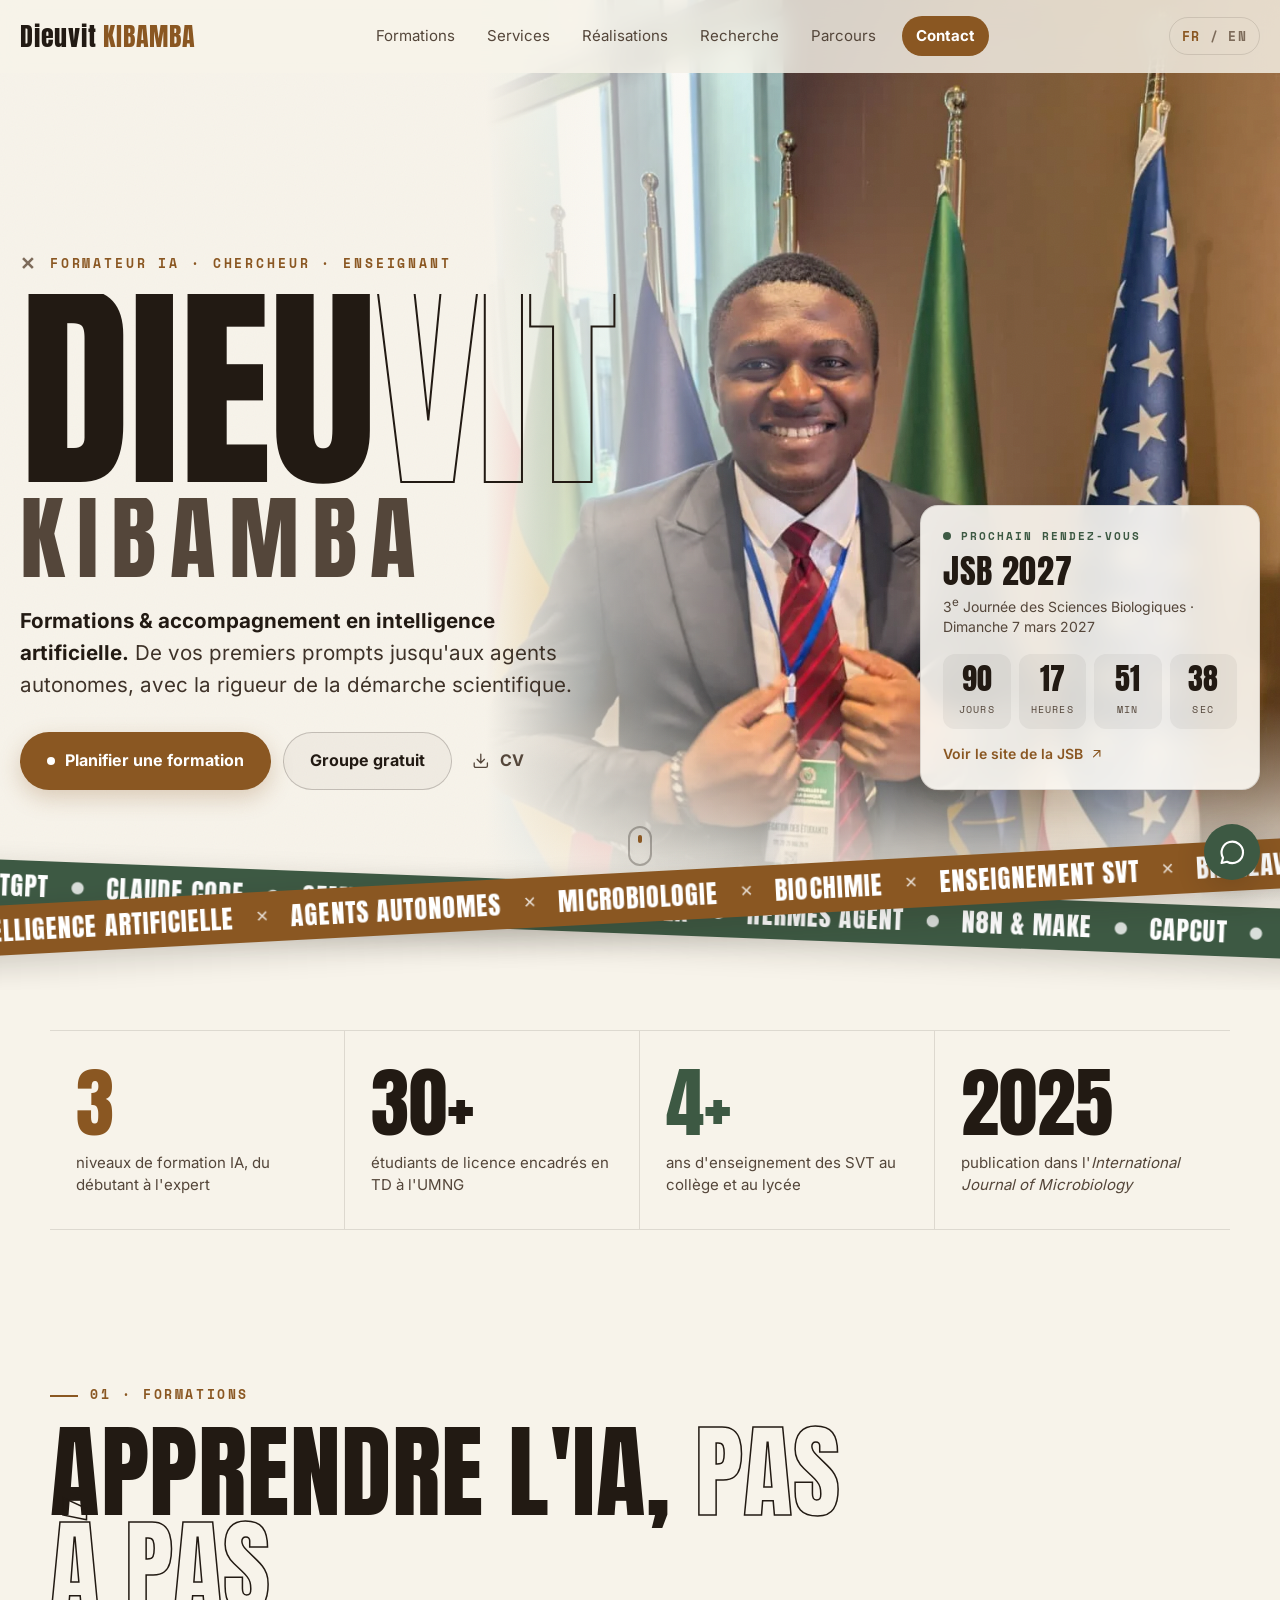
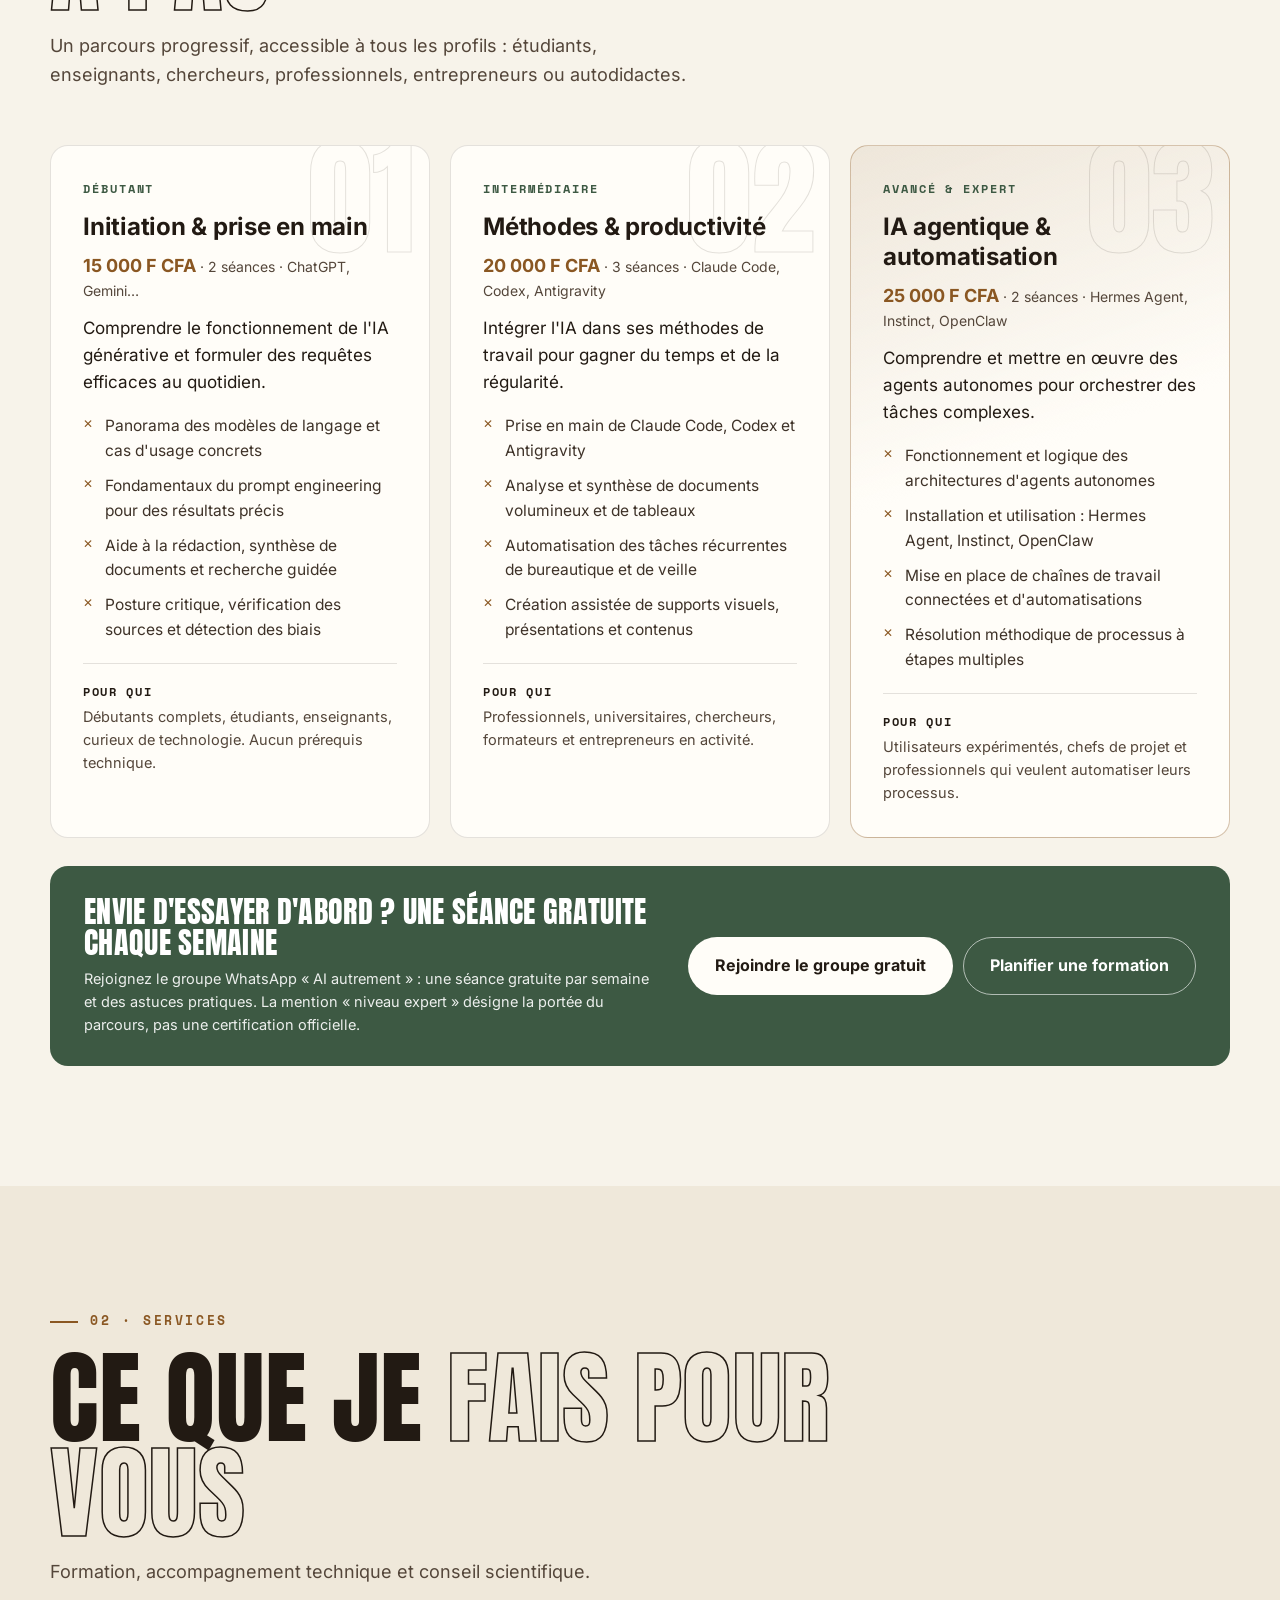
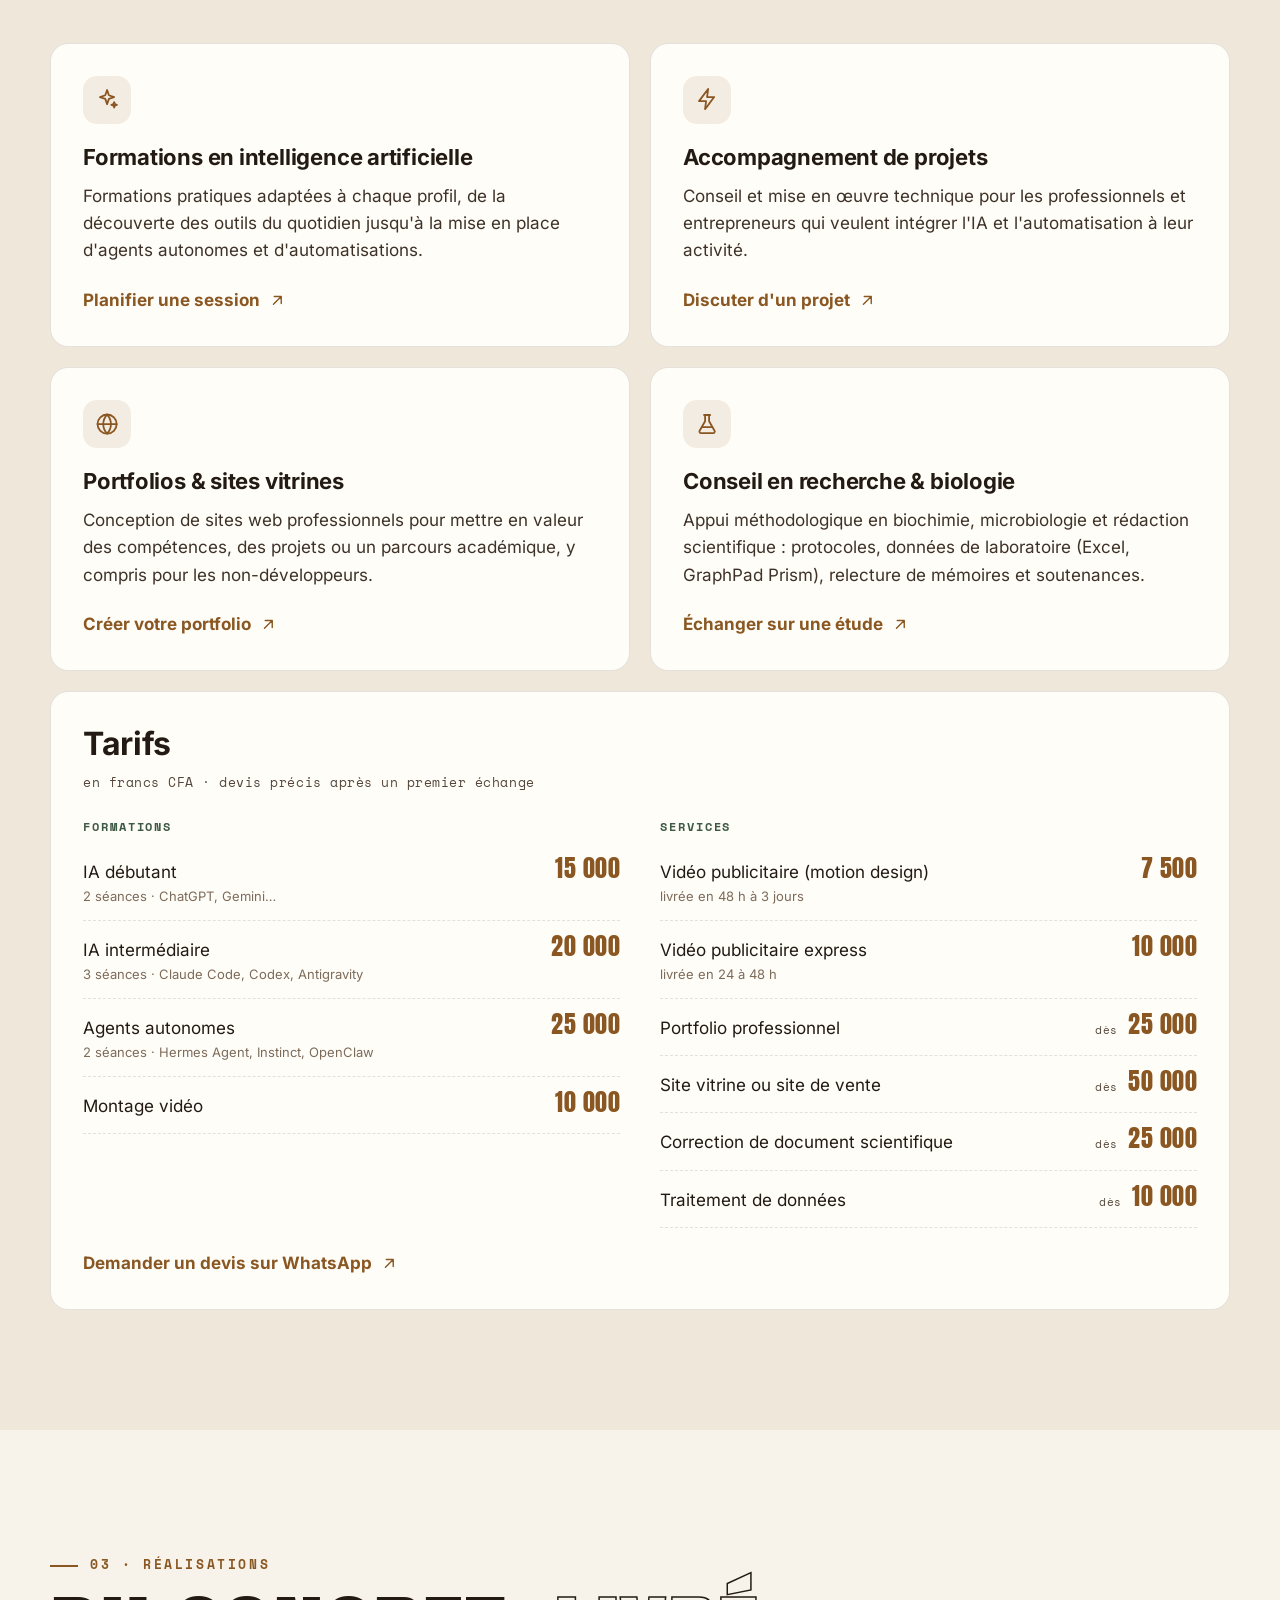
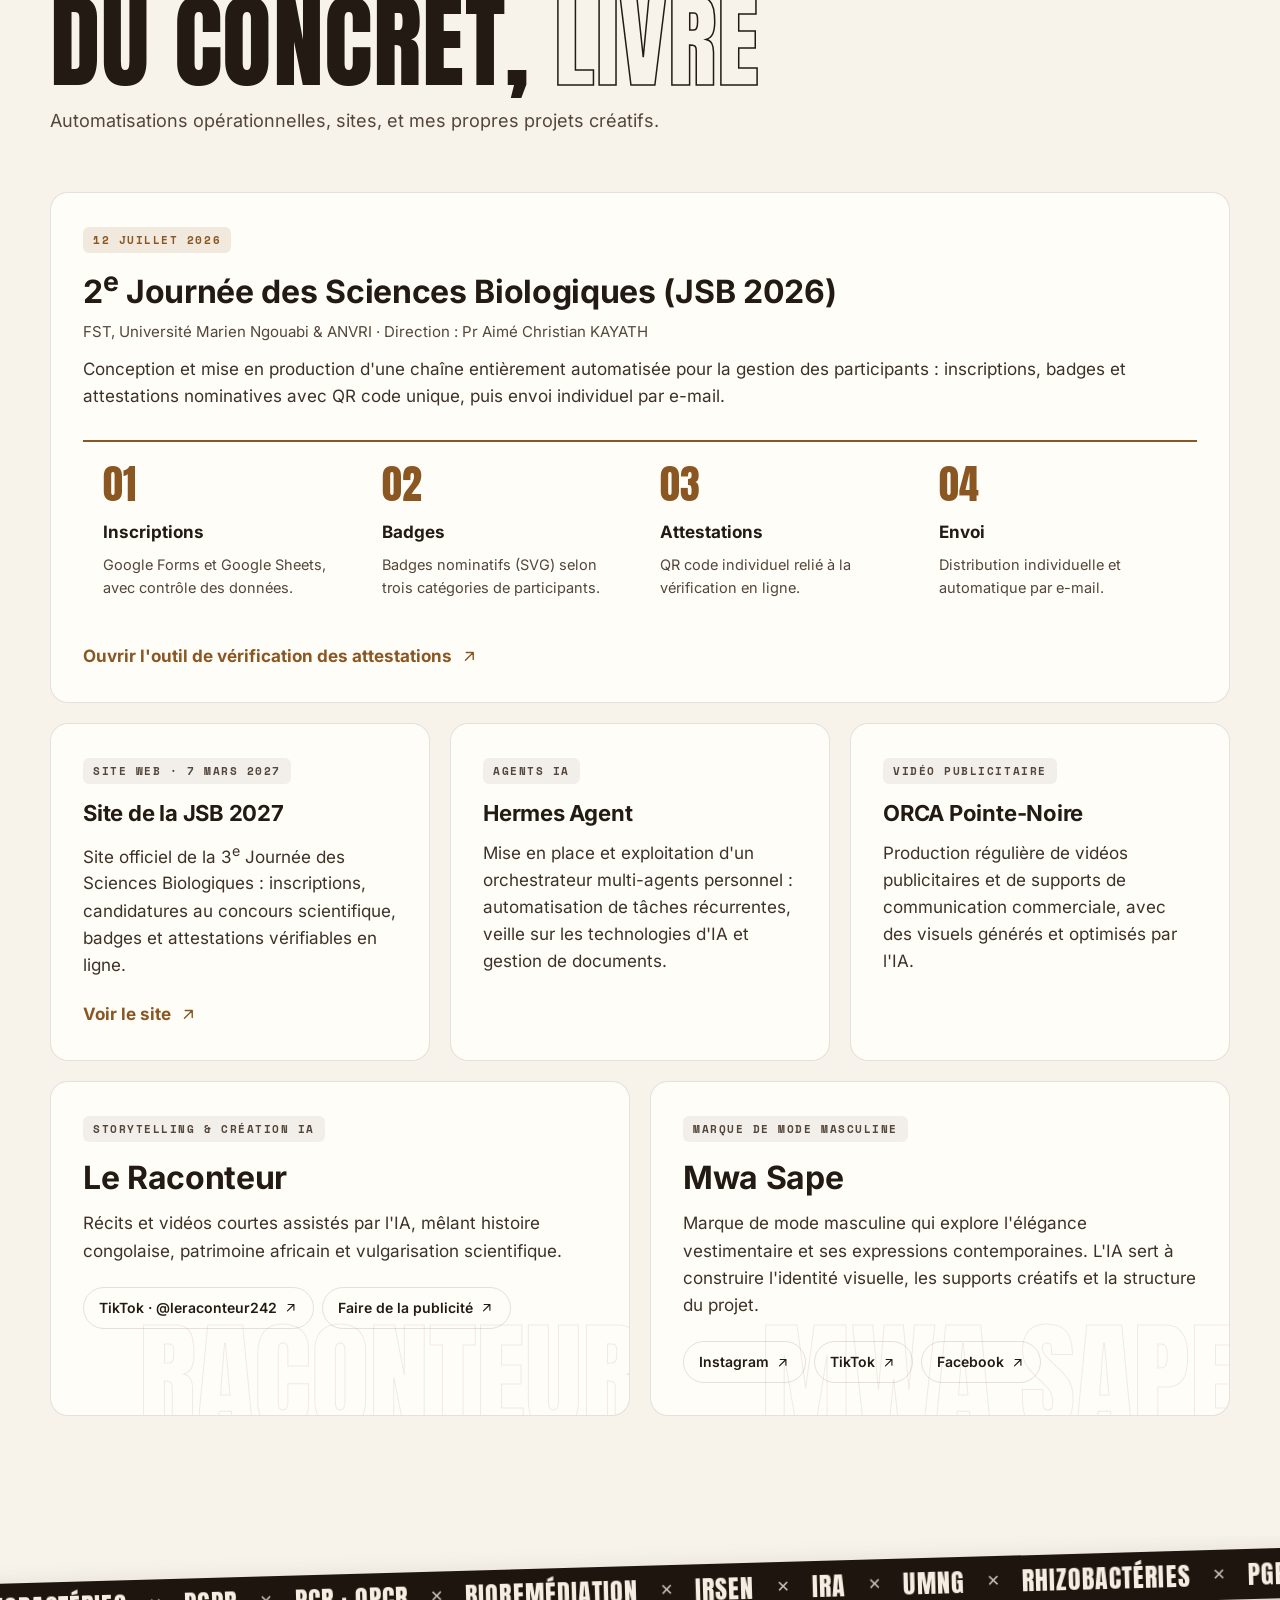
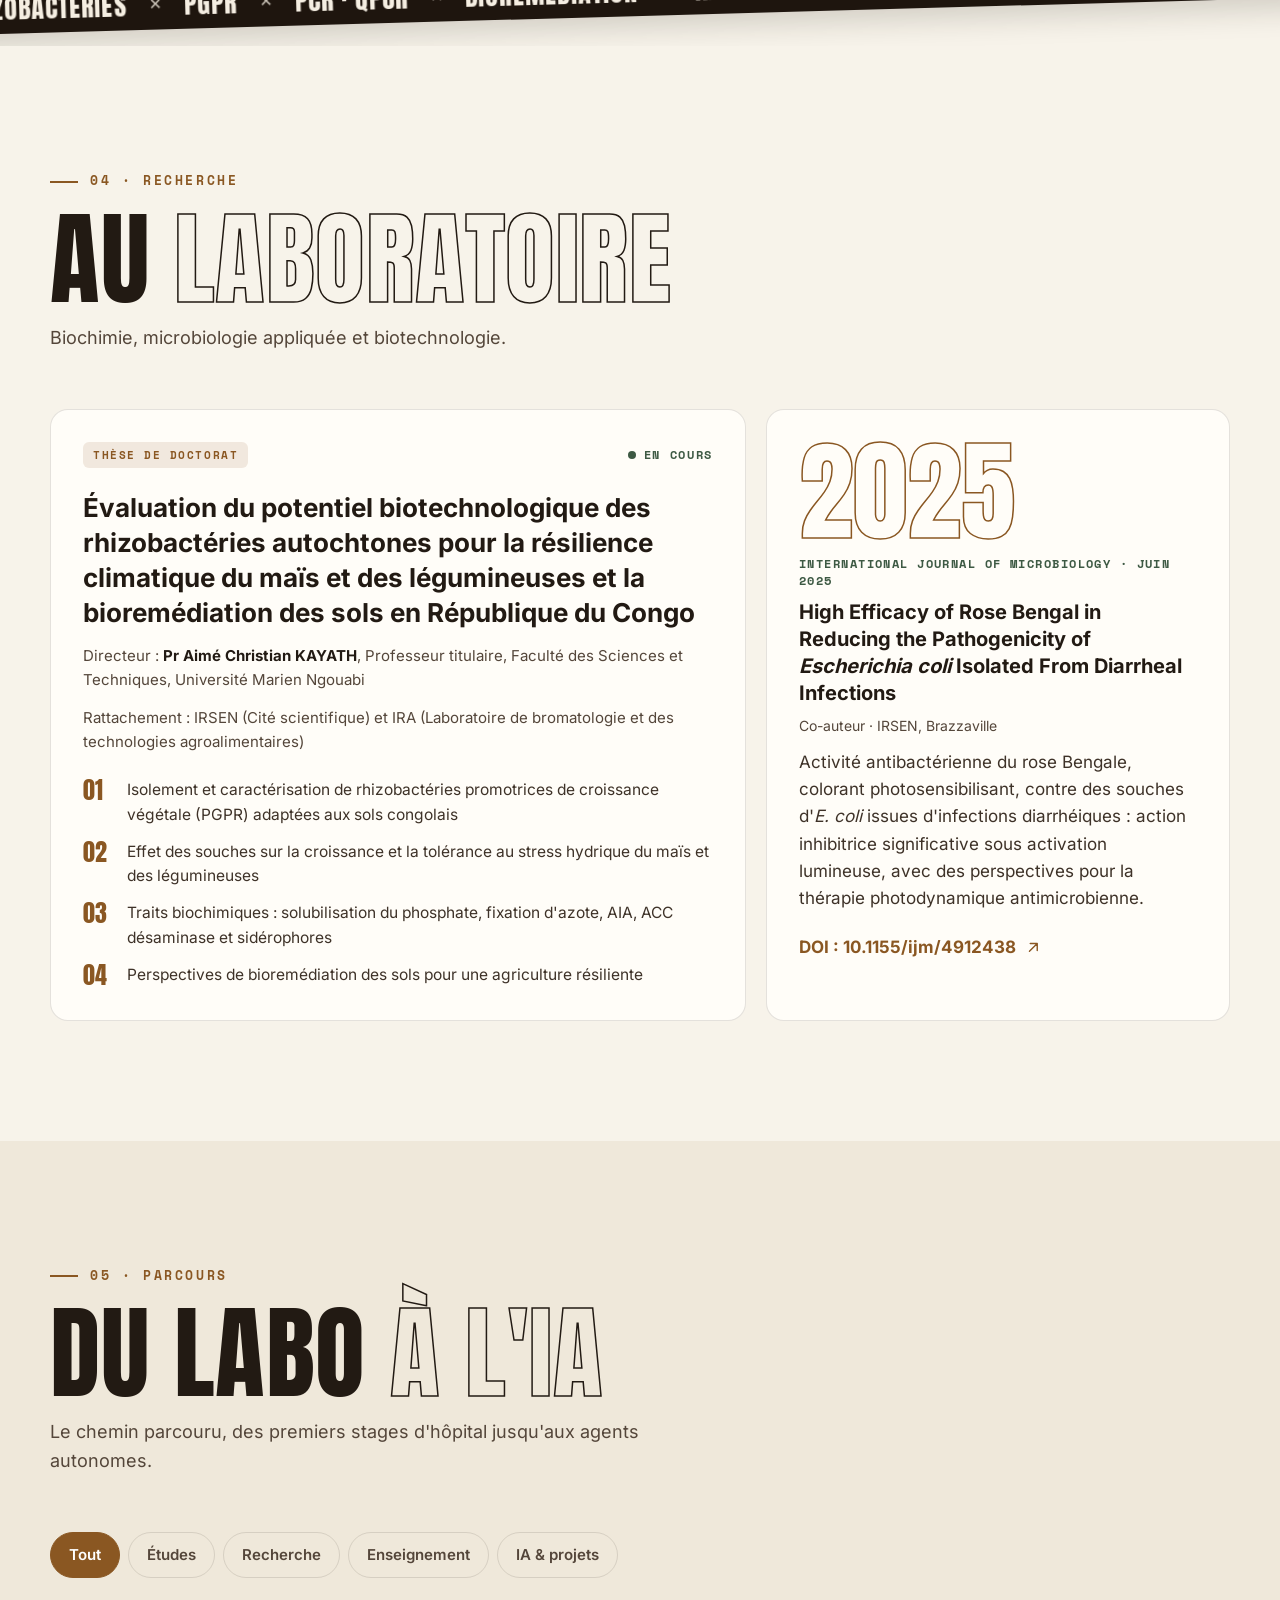
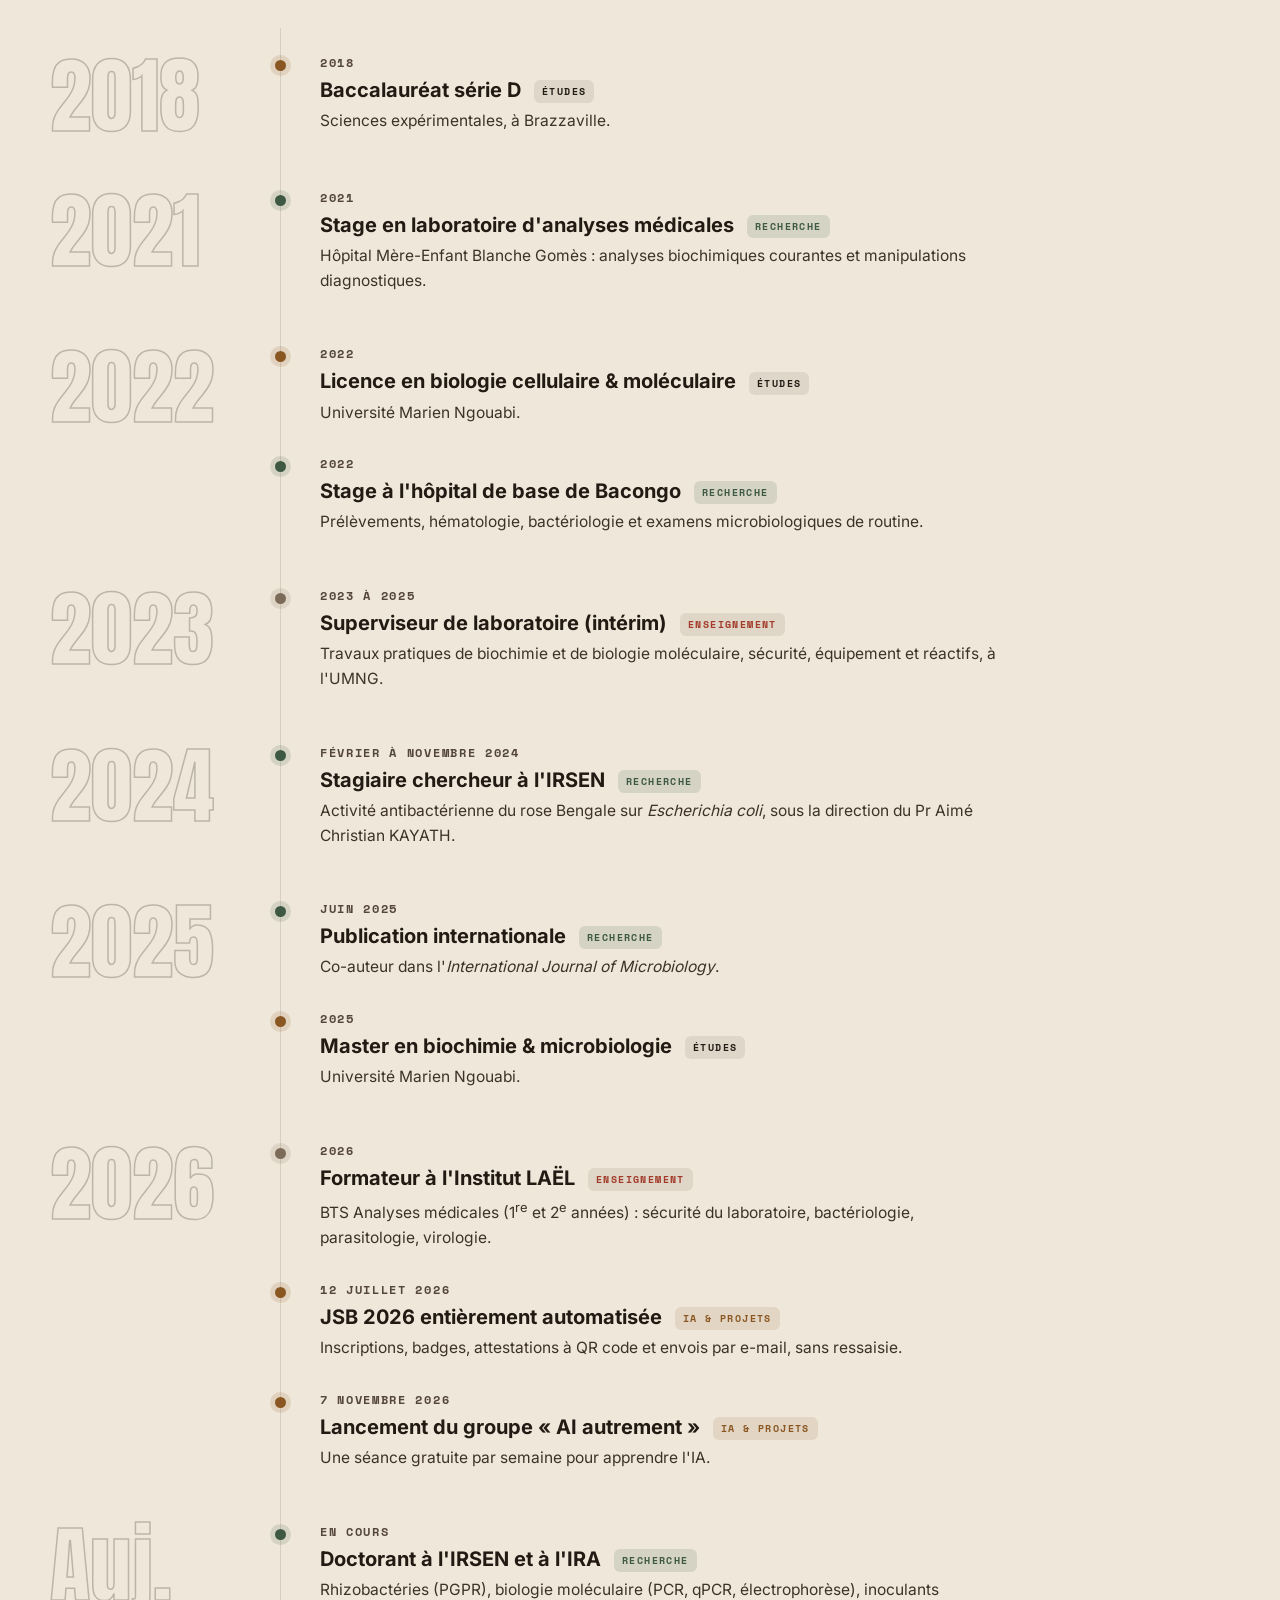
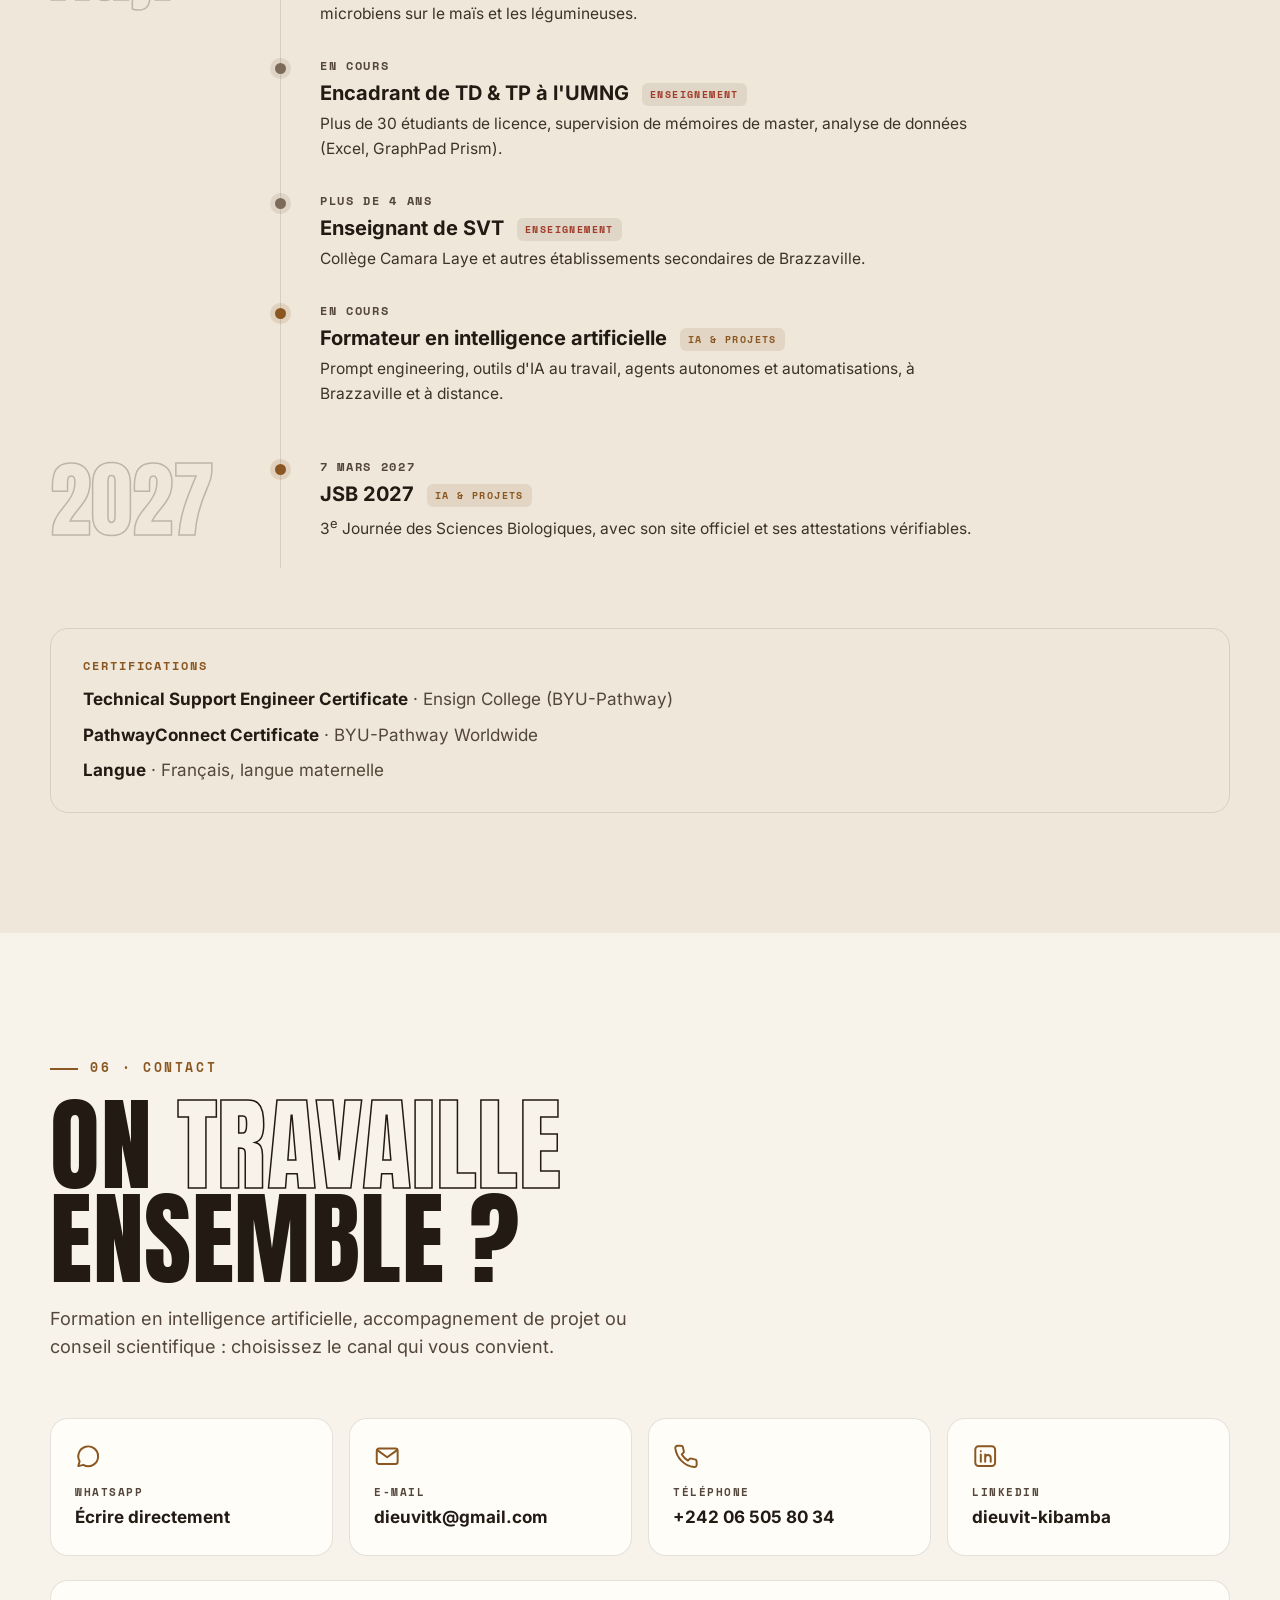
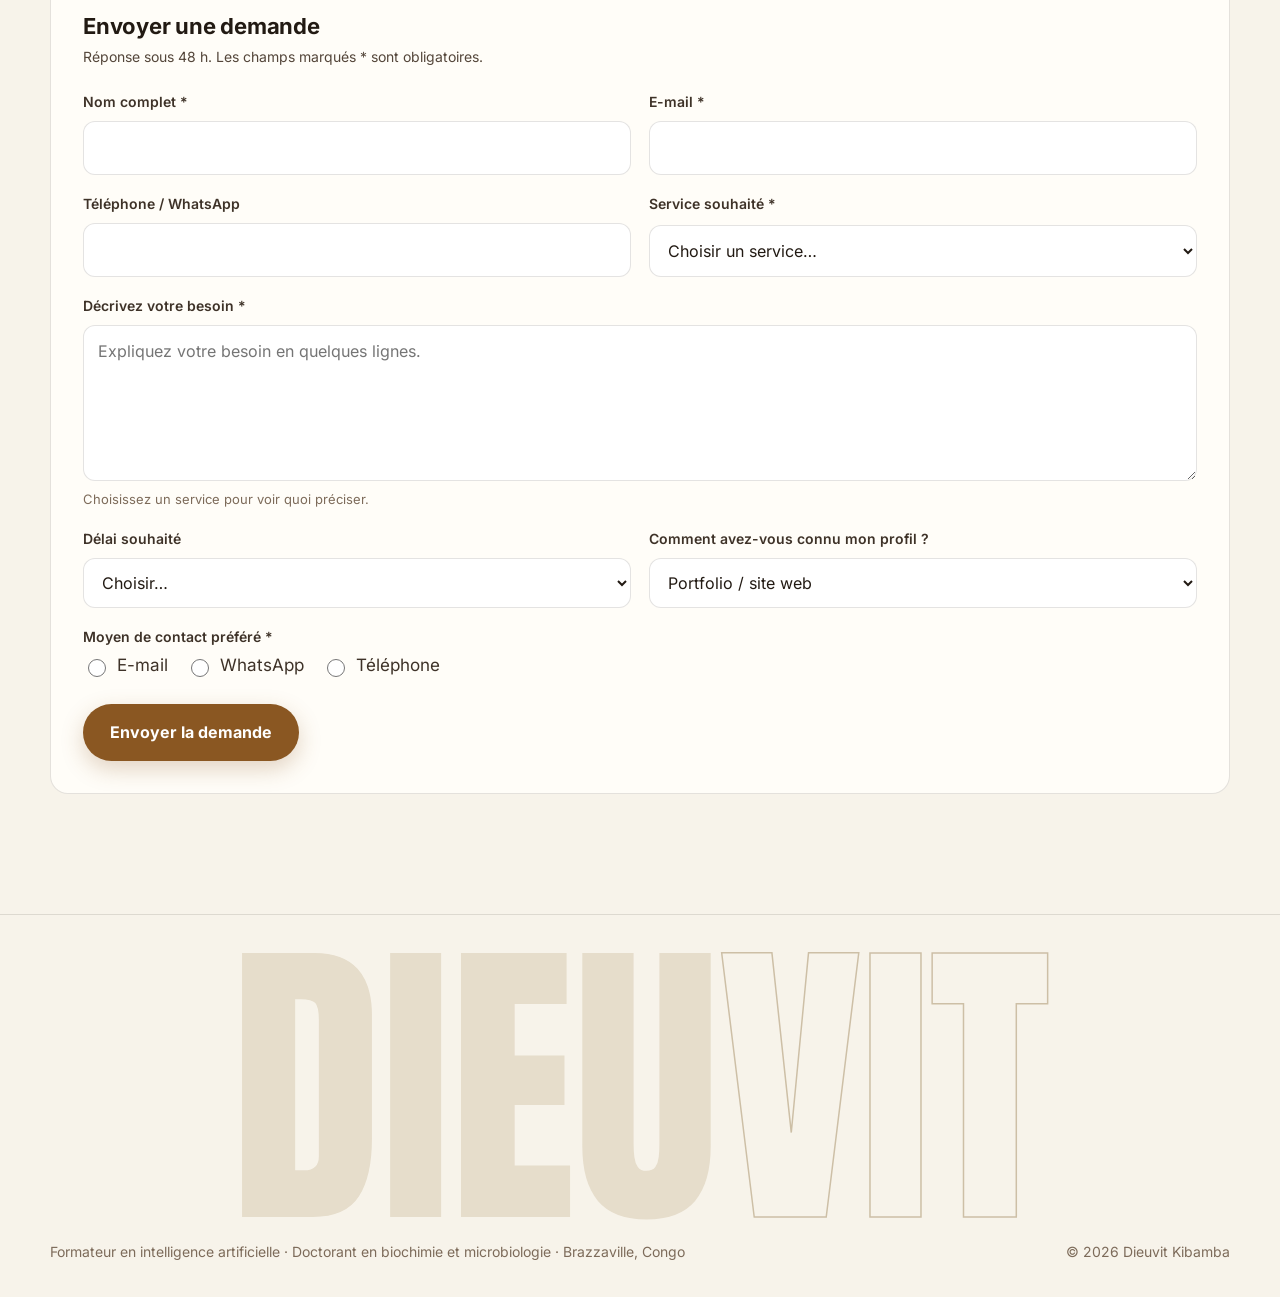
==== commit 71fac87f: "Prix corrigés, nom complet en haut sans drapeau, version anglaise (/en/) avec bouton FR/EN Co-Author" ====
--- a/index.html
+++ b/index.html
@@ -8,6 +8,8 @@
   <meta name="theme-color" content="#F7F3EA" />
   <link rel="icon" type="image/svg+xml" href="assets/favicon.svg" />
   <link rel="canonical" href="https://dieuvit-k.github.io/" />
+  <link rel="alternate" hreflang="fr" href="https://dieuvit-k.github.io/" />
+  <link rel="alternate" hreflang="en" href="https://dieuvit-k.github.io/en/" />
 
   <!-- Open Graph -->
   <meta property="og:title" content="Dieuvit Kibamba · Formations IA &amp; Recherche · Brazzaville" />
@@ -59,7 +61,7 @@
   }
   </script>
   <script>document.documentElement.classList.add('js');</script>
-  <link rel="stylesheet" href="styles.css?v=6.1" />
+  <link rel="stylesheet" href="styles.css?v=6.2" />
 </head>
 <body class="is-loading">
 
@@ -105,8 +107,7 @@
   <header class="site-header" id="top">
     <div class="nav-wrapper">
       <a href="#top" class="brand" aria-label="Retour en haut de page">
-        <span class="flag" aria-hidden="true"><i></i><i></i><i></i></span>
-        <span class="brand-name">KIBAMBA</span>
+        <span class="brand-name">Dieuvit <b>KIBAMBA</b></span>
       </a>
 
       <nav class="nav" id="nav" aria-label="Navigation principale">
@@ -117,6 +118,8 @@
         <a href="#parcours" class="nav-link">Parcours</a>
         <a href="#contact" class="nav-link nav-cta">Contact</a>
       </nav>
+
+      <a href="en/" class="lang-switch" hreflang="en" lang="en" aria-label="English version"><span class="on">FR</span> / <span>EN</span></a>
 
       <button class="nav-toggle" id="navToggle" aria-label="Ouvrir le menu" aria-expanded="false" aria-controls="nav">
         <span></span><span></span><span></span>
@@ -323,11 +326,11 @@
             <div>
               <h4 class="pricing-head">Services</h4>
               <ul class="price-list">
-                <li><span>Vidéo publicitaire <small>livrée en 48 h à 3 jours</small></span><strong>50 000</strong></li>
-                <li><span>Vidéo publicitaire express <small>livrée en 24 à 48 h</small></span><strong>75 000</strong></li>
-                <li><span>Portfolio professionnel</span><strong><small>dès</small> 10 000</strong></li>
+                <li><span>Vidéo publicitaire (motion design) <small>livrée en 48 h à 3 jours</small></span><strong>7 500</strong></li>
+                <li><span>Vidéo publicitaire express <small>livrée en 24 à 48 h</small></span><strong>10 000</strong></li>
+                <li><span>Portfolio professionnel</span><strong><small>dès</small> 25 000</strong></li>
                 <li><span>Site vitrine ou site de vente</span><strong><small>dès</small> 50 000</strong></li>
-                <li><span>Correction de mémoire</span><strong><small>dès</small> 25 000</strong></li>
+                <li><span>Correction de document scientifique</span><strong><small>dès</small> 25 000</strong></li>
                 <li><span>Traitement de données</span><strong><small>dès</small> 10 000</strong></li>
               </ul>
             </div>
@@ -821,6 +824,6 @@
     </div>
   </footer>
 
-  <script src="script.js?v=4.0" defer></script>
+  <script src="script.js?v=4.1" defer></script>
 </body>
 </html>
--- a/styles.css
+++ b/styles.css
@@ -85,6 +85,11 @@
 .flag { display: inline-flex; width: 22px; height: 15px; border-radius: 3px; overflow: hidden; transform: skewX(-12deg); }
 .flag i { flex: 1; } .flag i:nth-child(1){background:#12A150} .flag i:nth-child(2){background:#FBD13A} .flag i:nth-child(3){background:#E0322A}
 .brand-name { font: 400 26px/1 var(--display); letter-spacing: .03em; }
+.brand-name b { font-weight: 400; color: var(--yellow); }
+.lang-switch { margin-left: auto; margin-right: 14px; font: 700 13px var(--mono); letter-spacing: .1em; color: var(--dim); padding: 8px 12px; border: 1px solid var(--line); border-radius: 99px; }
+.lang-switch .on { color: var(--yellow); }
+.lang-switch:hover { border-color: var(--yellow); }
+@media (min-width: 1041px) { .lang-switch { order: 3; margin: 0 0 0 14px; } }
 .nav { display: flex; align-items: center; gap: 4px; }
 .nav-link { padding: 8px 14px; border-radius: 99px; font-size: 15px; font-weight: 500; color: var(--muted); transition: color .2s, background .2s; }
 .nav-link:hover, .nav-link.active { color: var(--ink); }
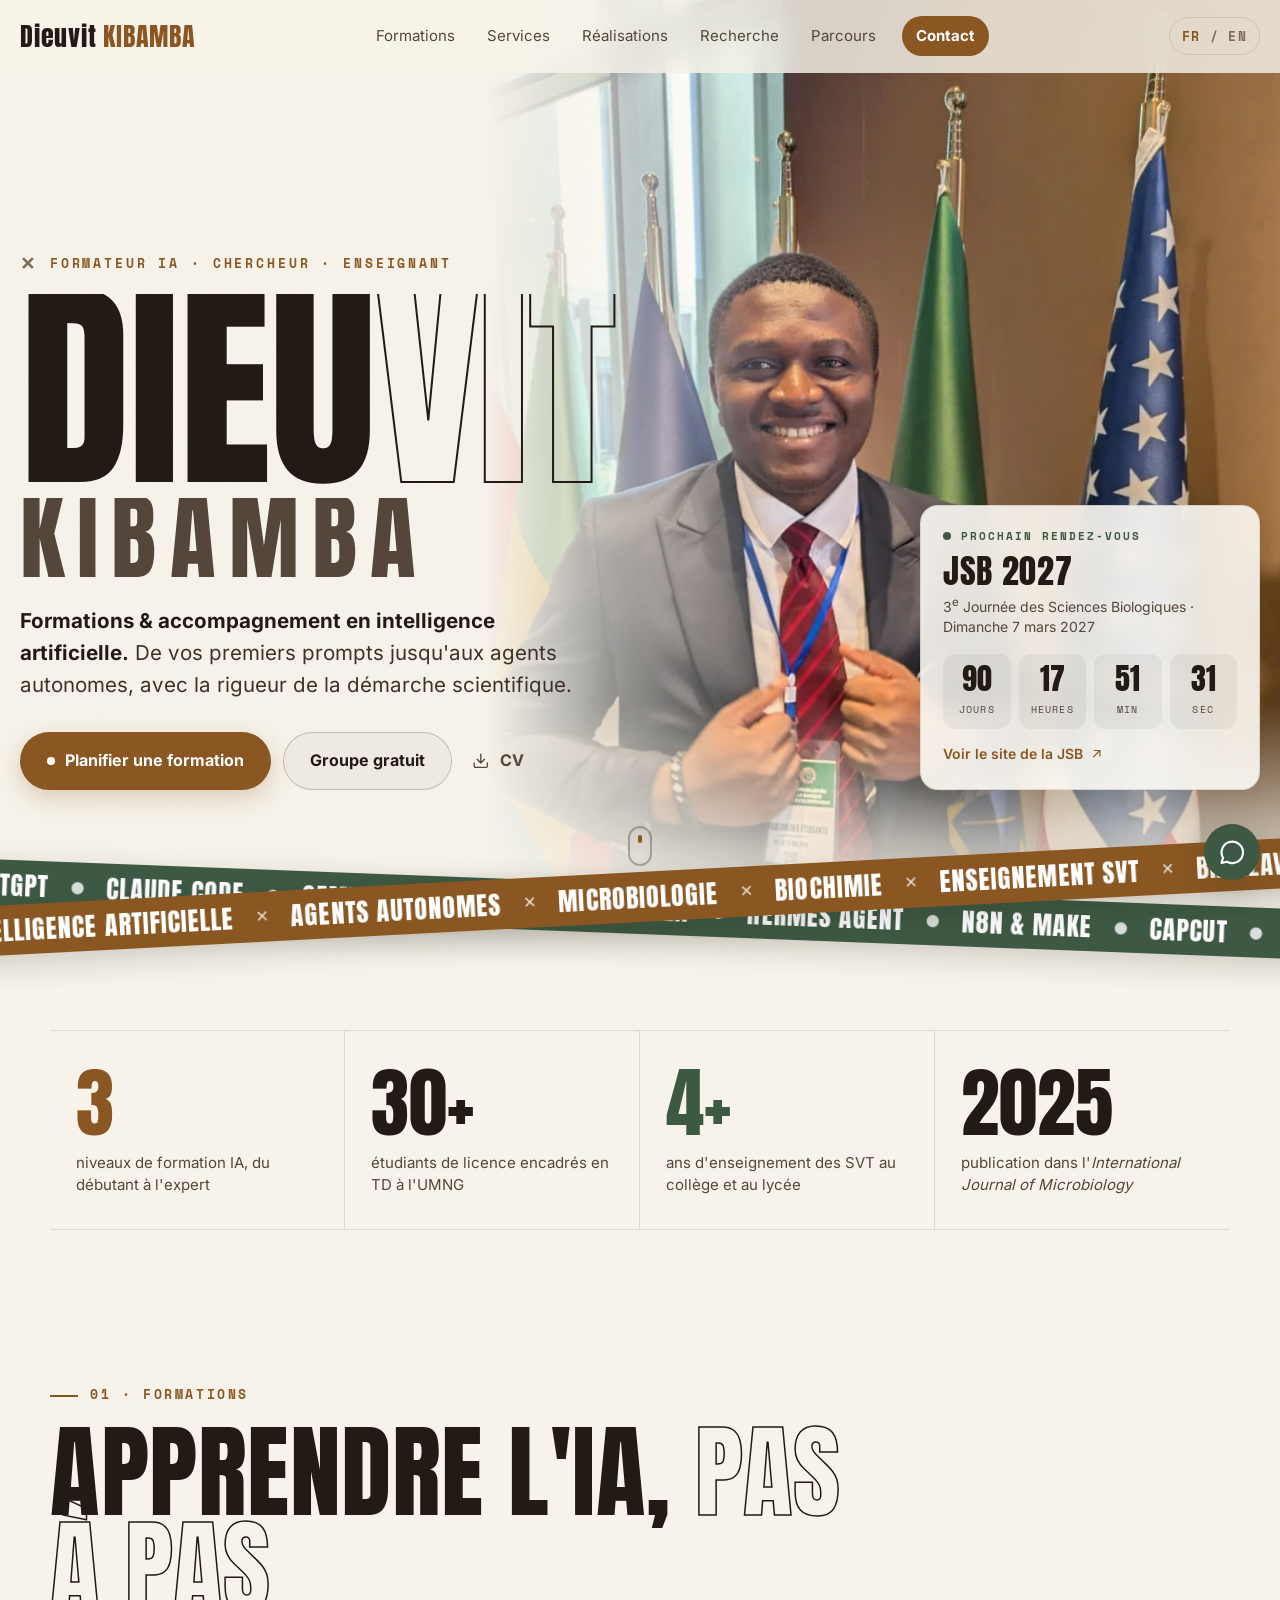
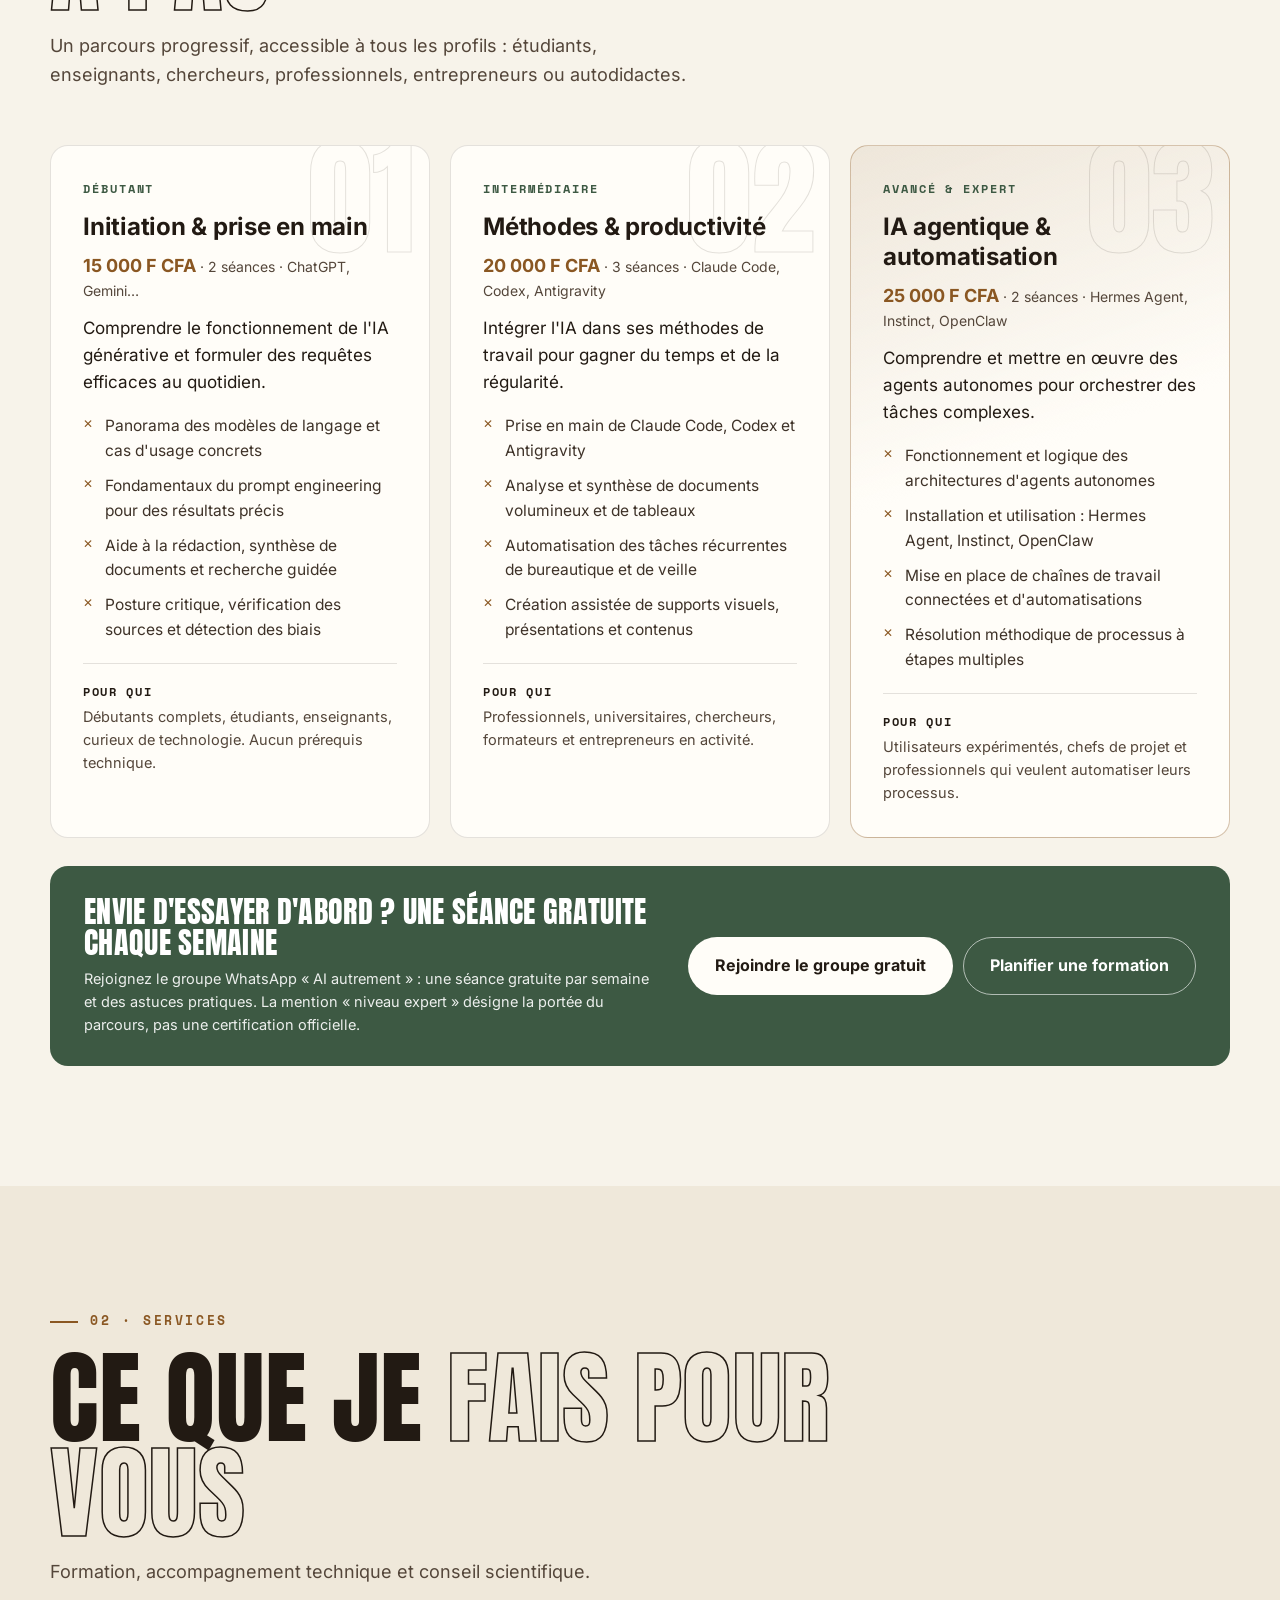
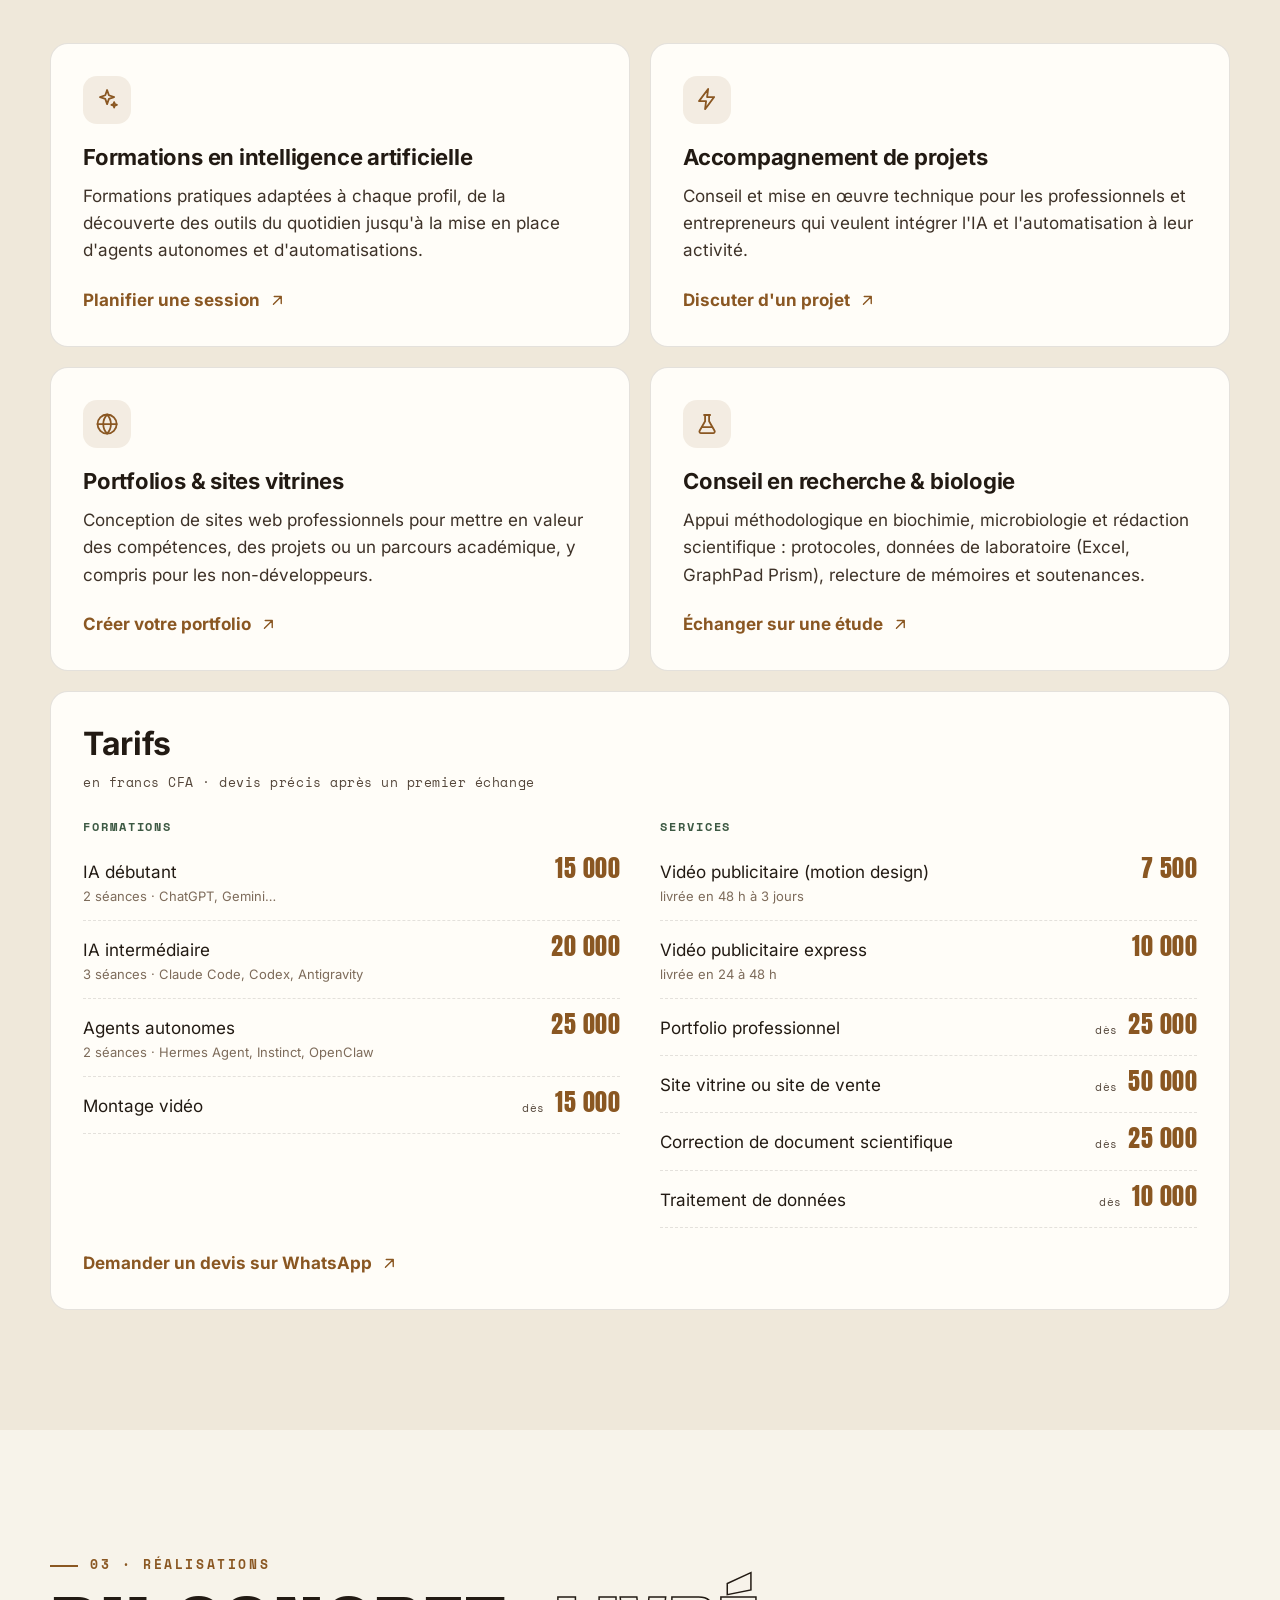
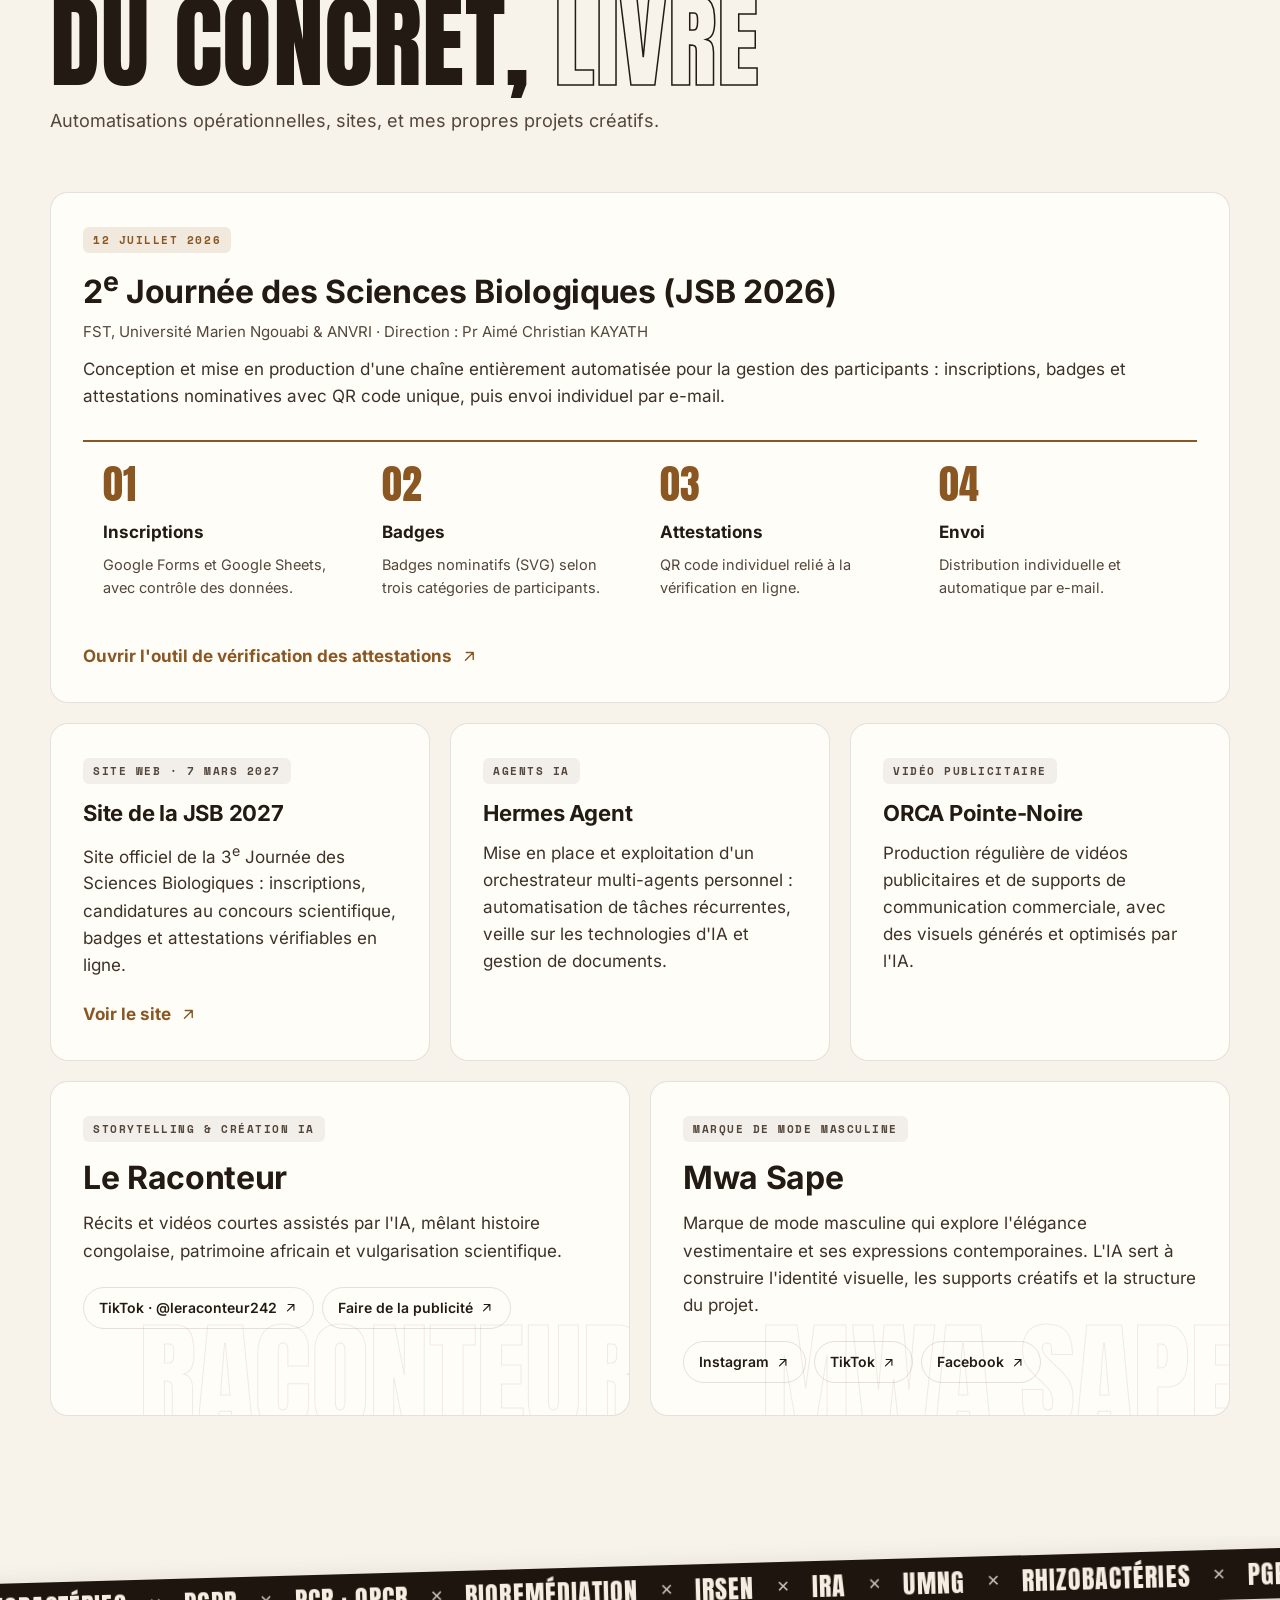
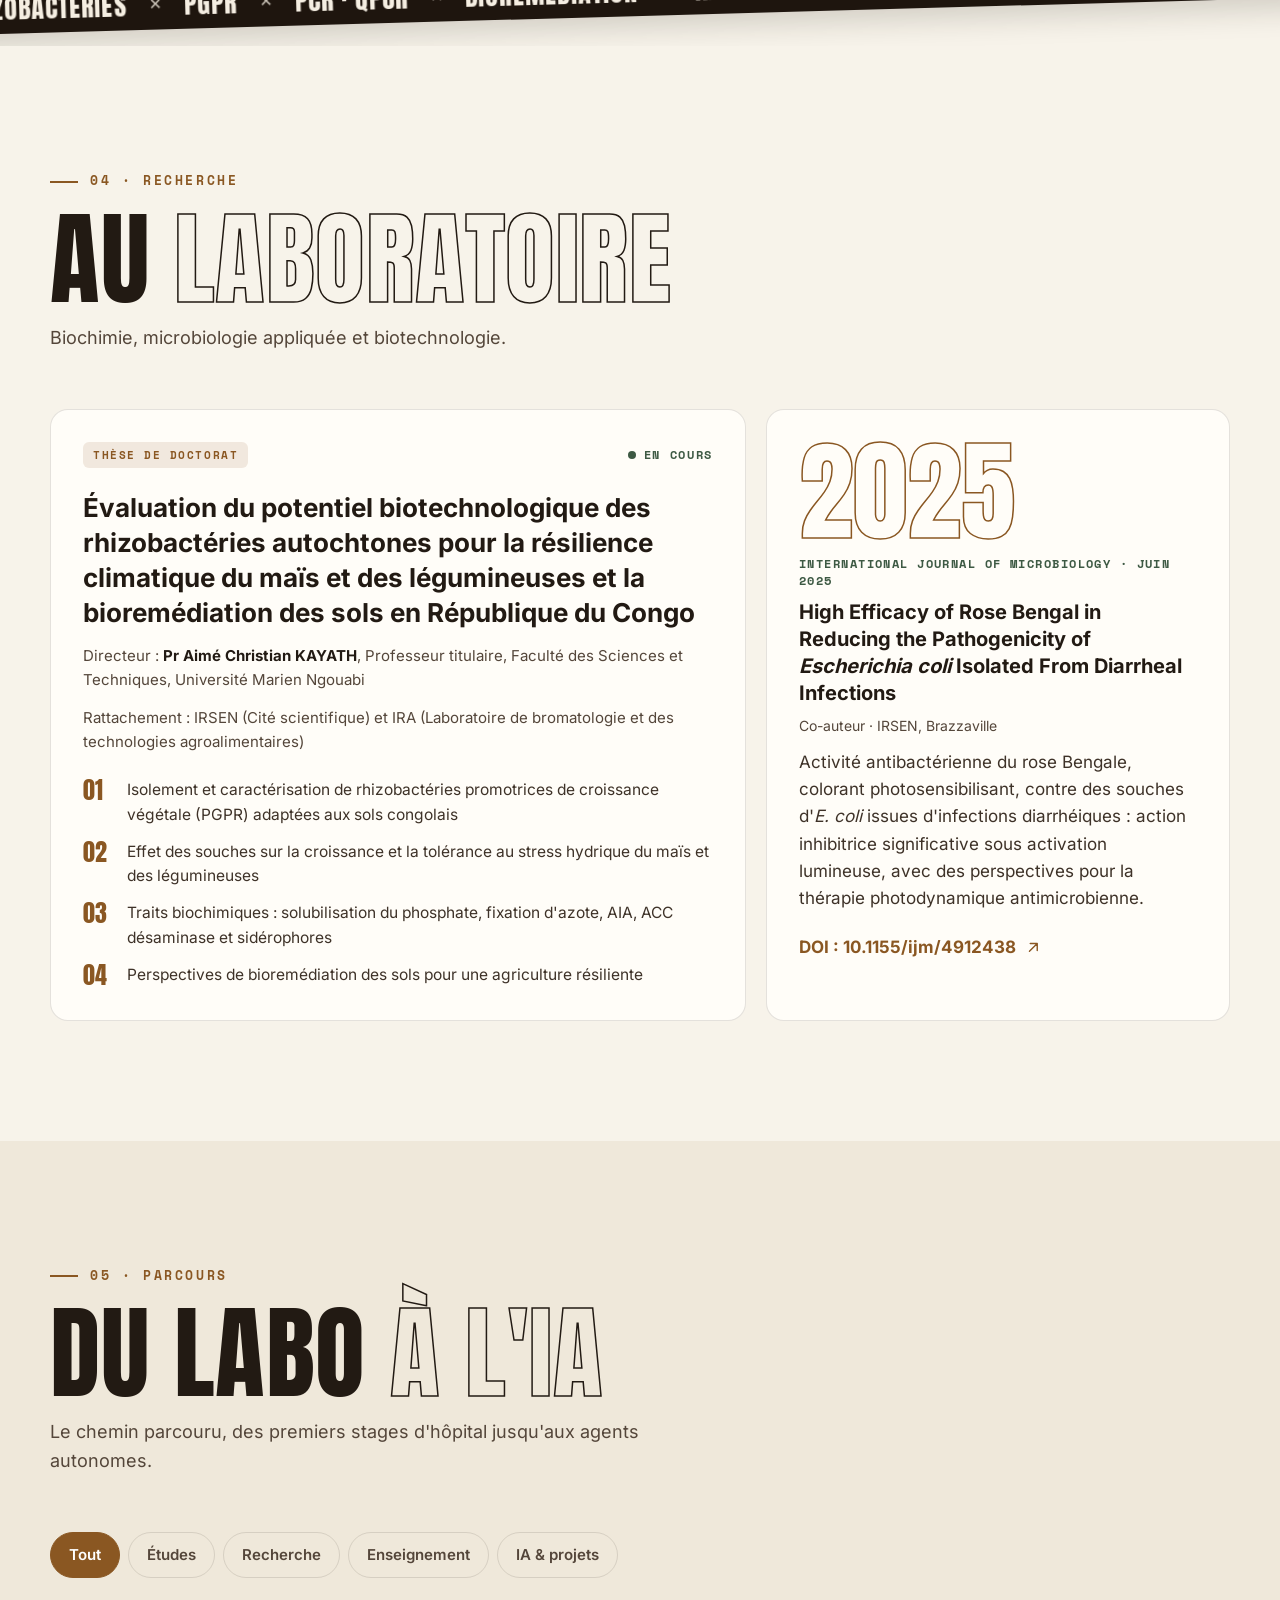
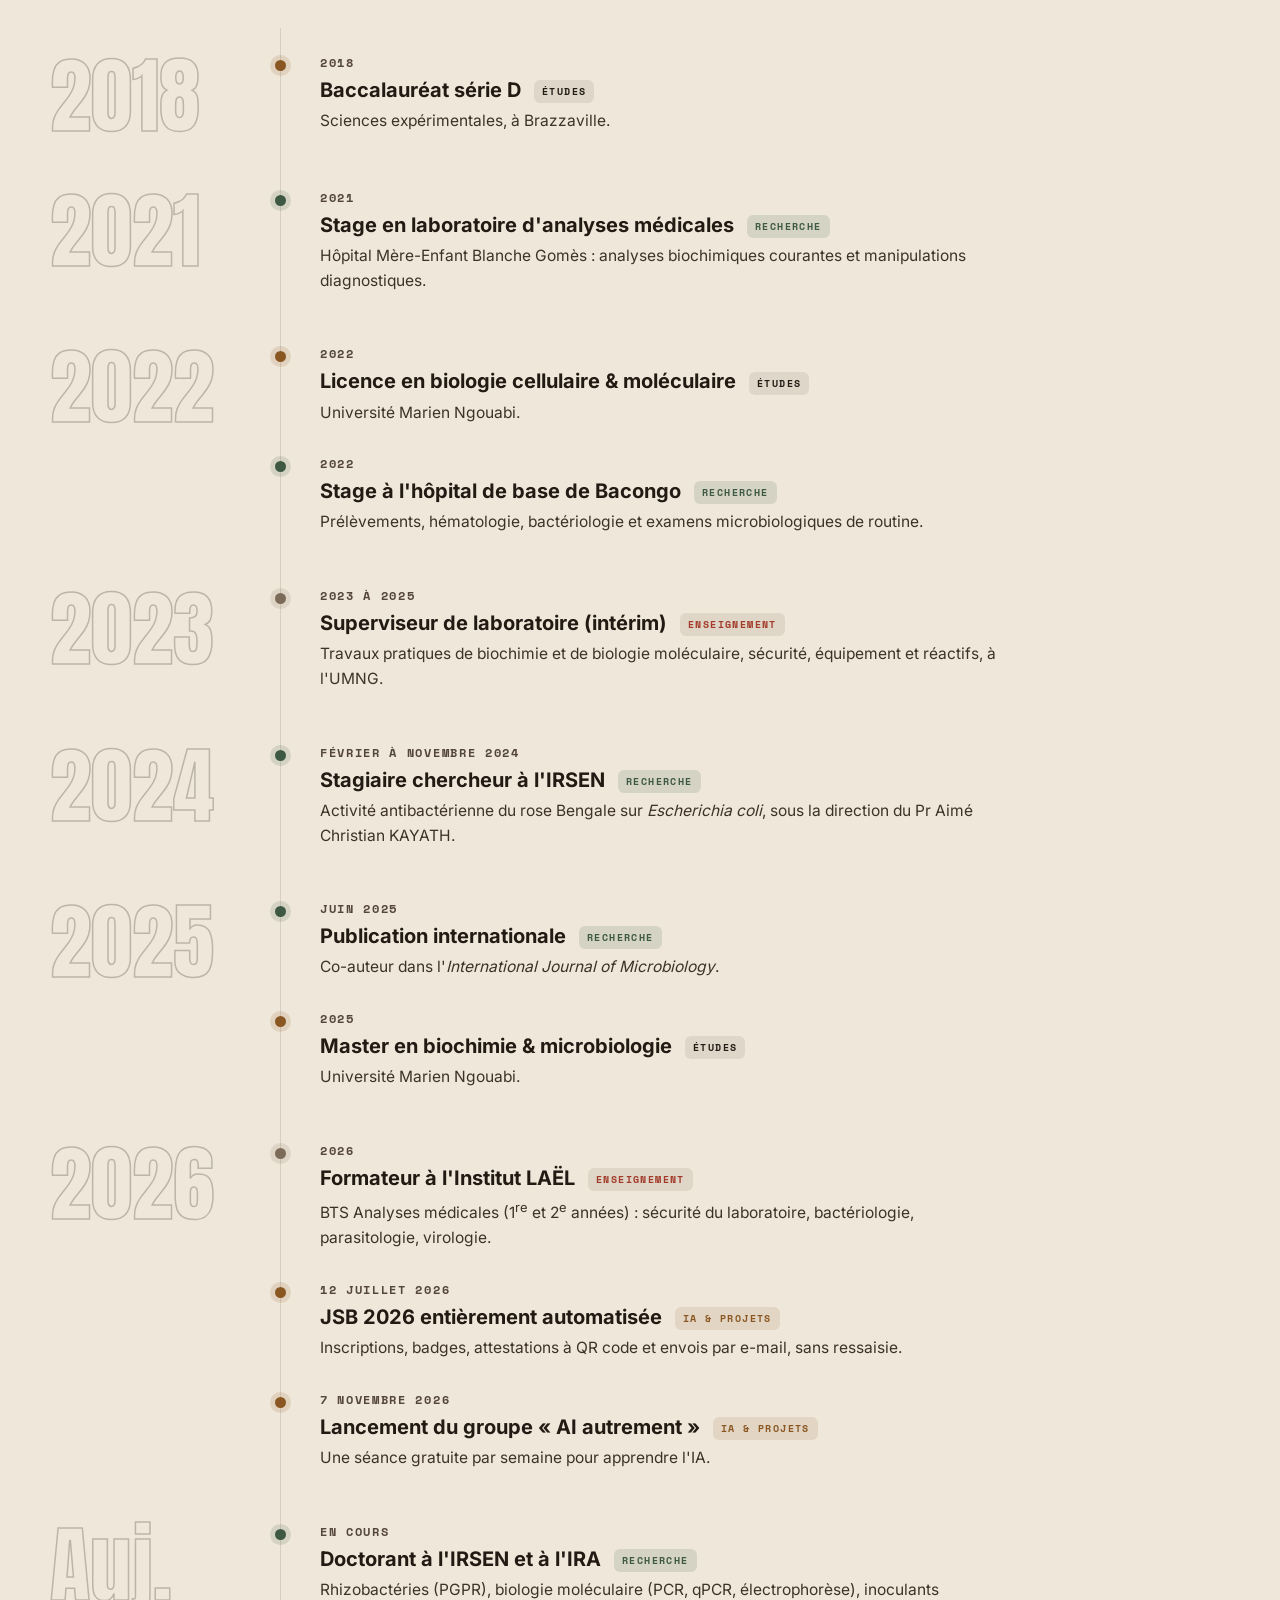
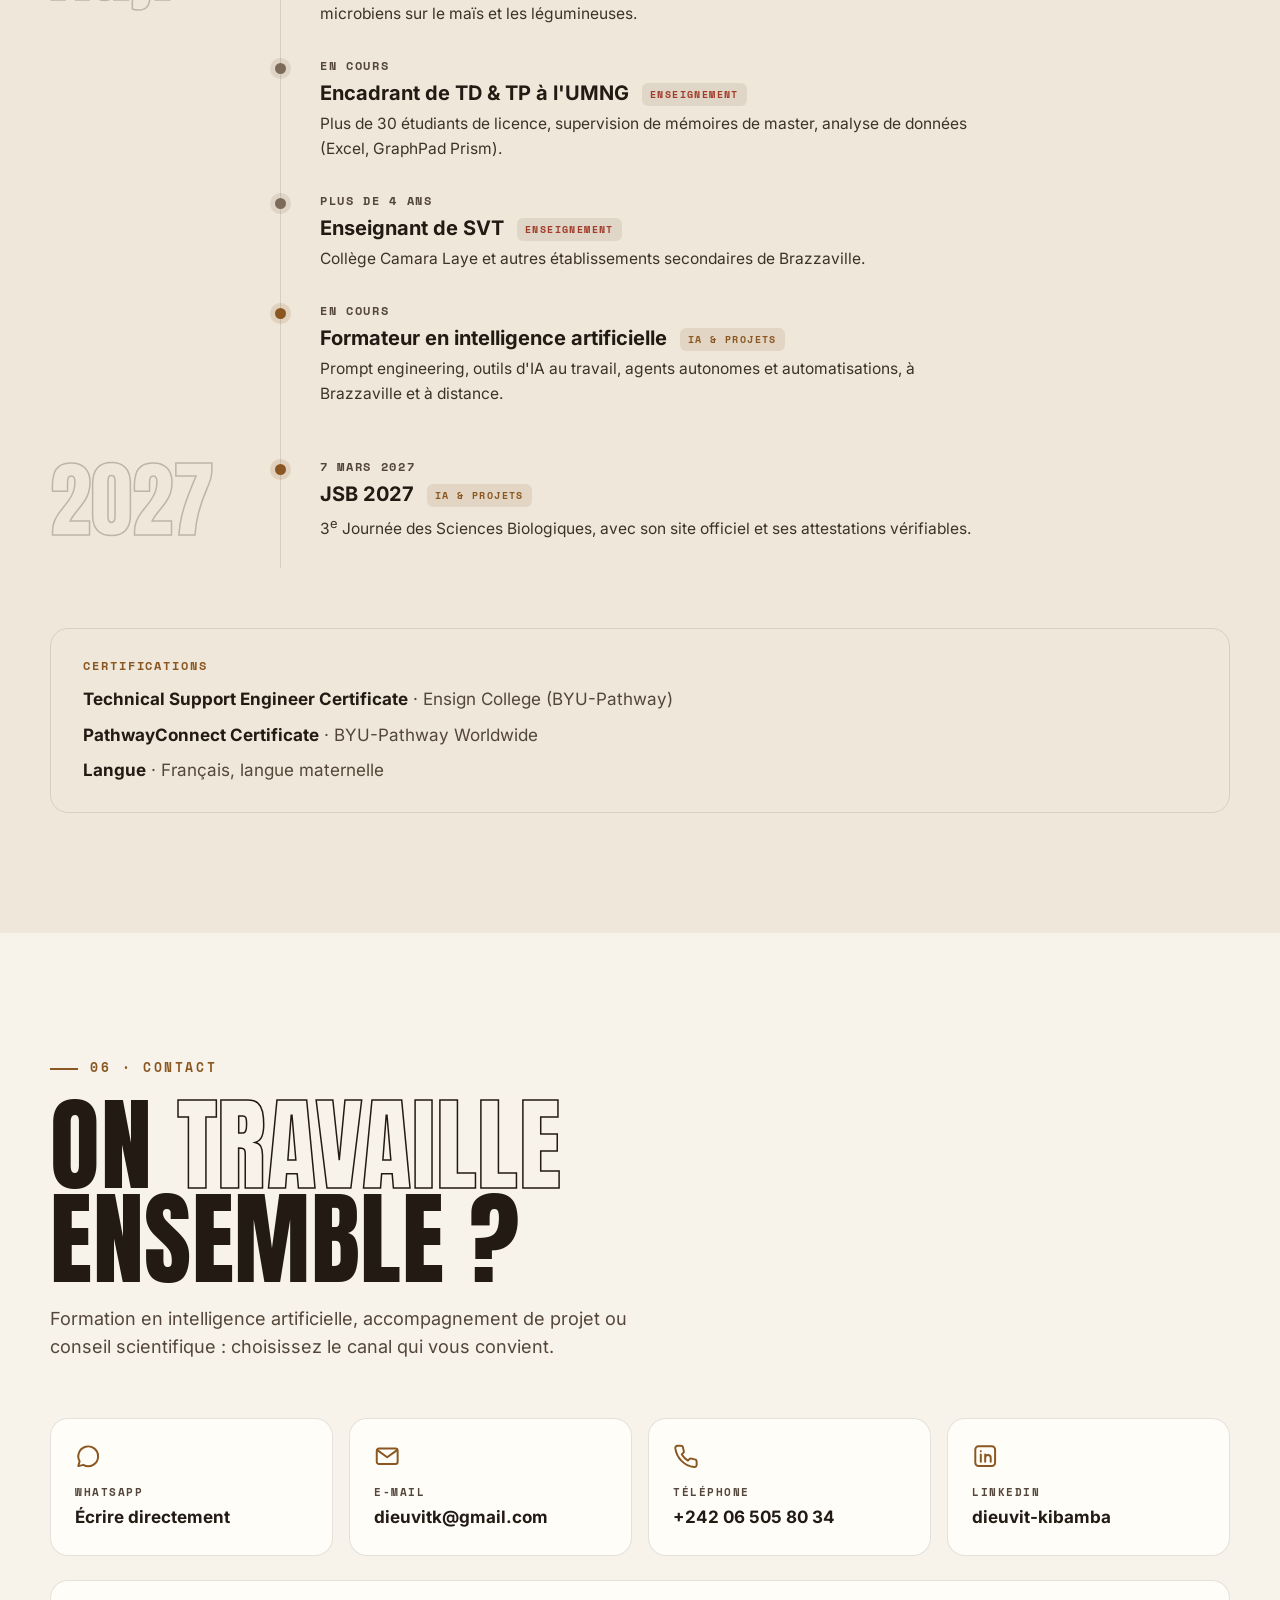
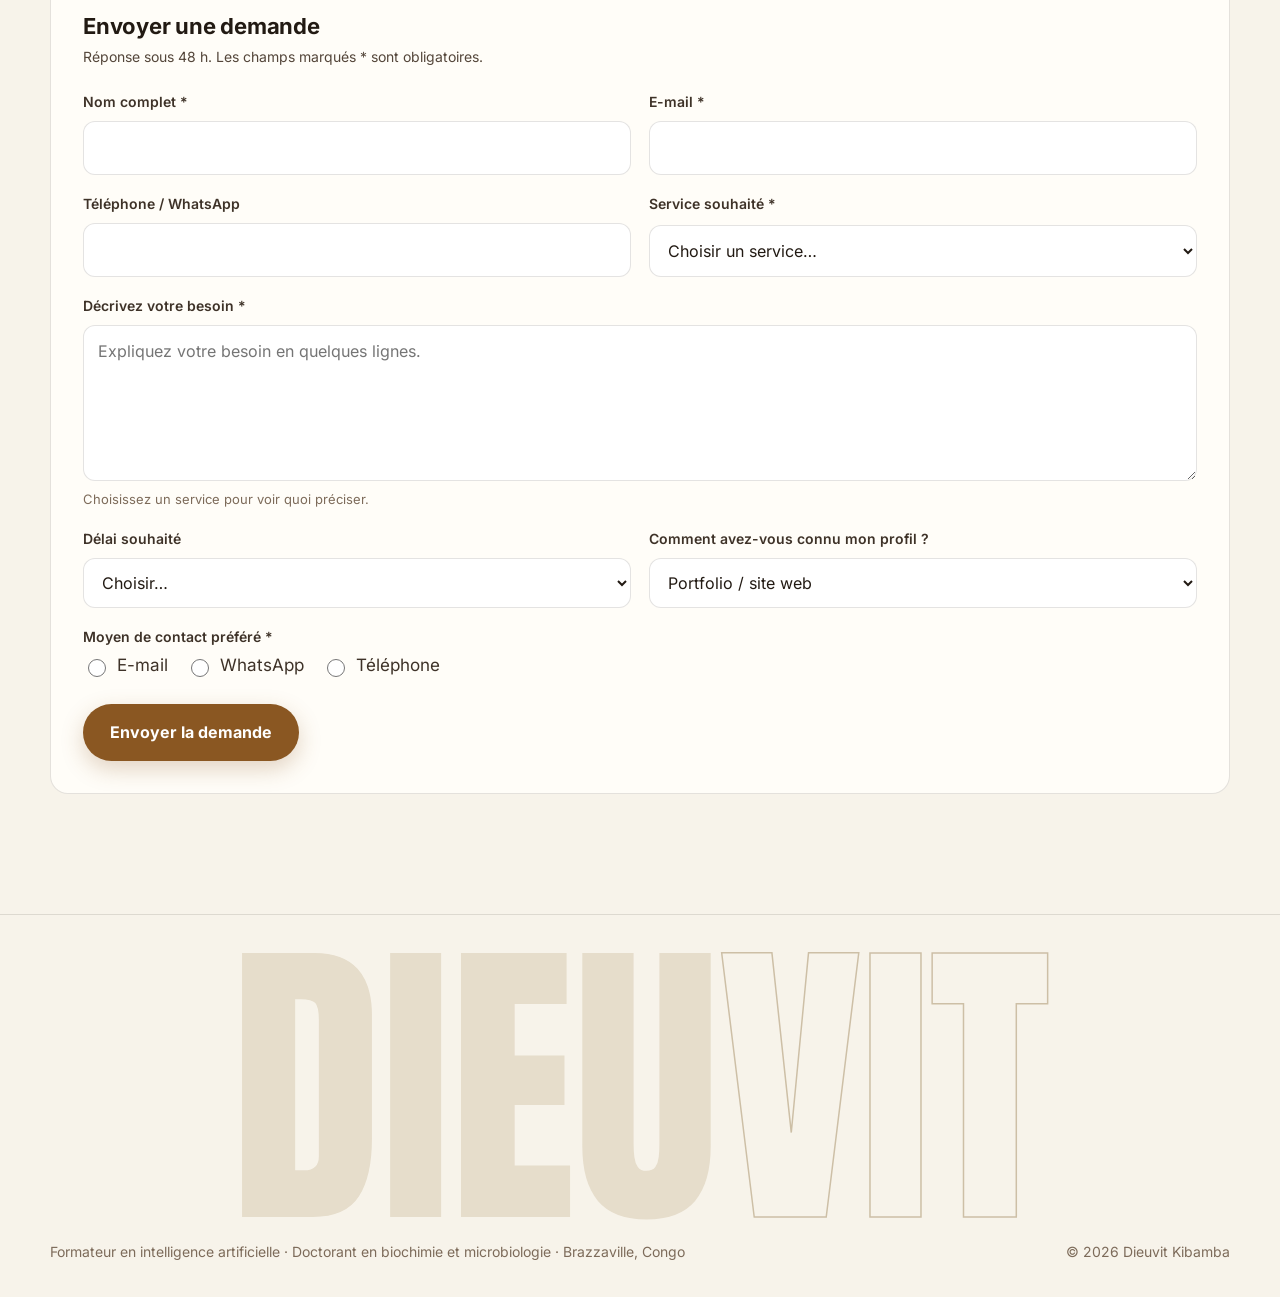
==== commit a345670a: "Montage vidéo : à partir de 15 000 F CFA Co-Authored-By: Claude Opus 5.5 <noreply@anthropic.com>" ====
--- a/index.html
+++ b/index.html
@@ -320,7 +320,7 @@
                 <li><span>IA débutant <small>2 séances · ChatGPT, Gemini…</small></span><strong>15 000</strong></li>
                 <li><span>IA intermédiaire <small>3 séances · Claude Code, Codex, Antigravity</small></span><strong>20 000</strong></li>
                 <li><span>Agents autonomes <small>2 séances · Hermes Agent, Instinct, OpenClaw</small></span><strong>25 000</strong></li>
-                <li><span>Montage vidéo</span><strong>10 000</strong></li>
+                <li><span>Montage vidéo</span><strong><small>dès</small> 15 000</strong></li>
               </ul>
             </div>
             <div>
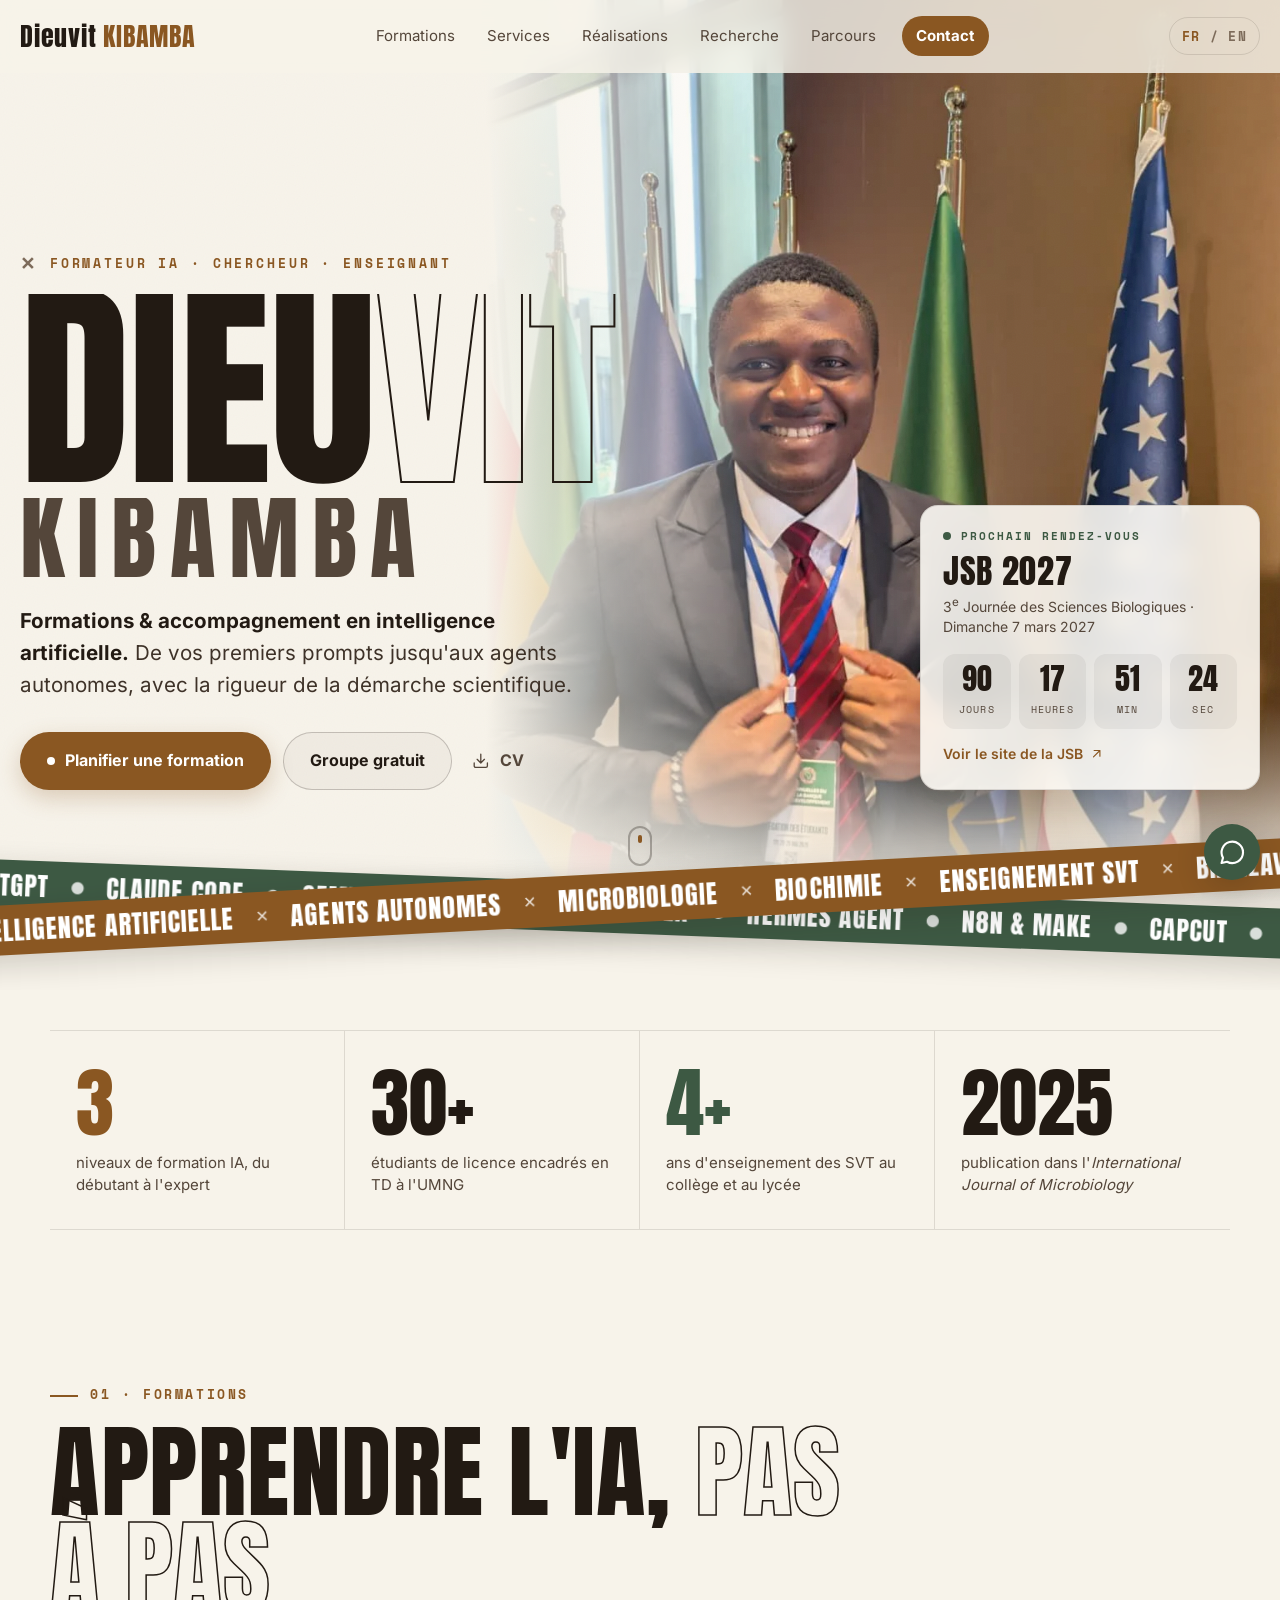
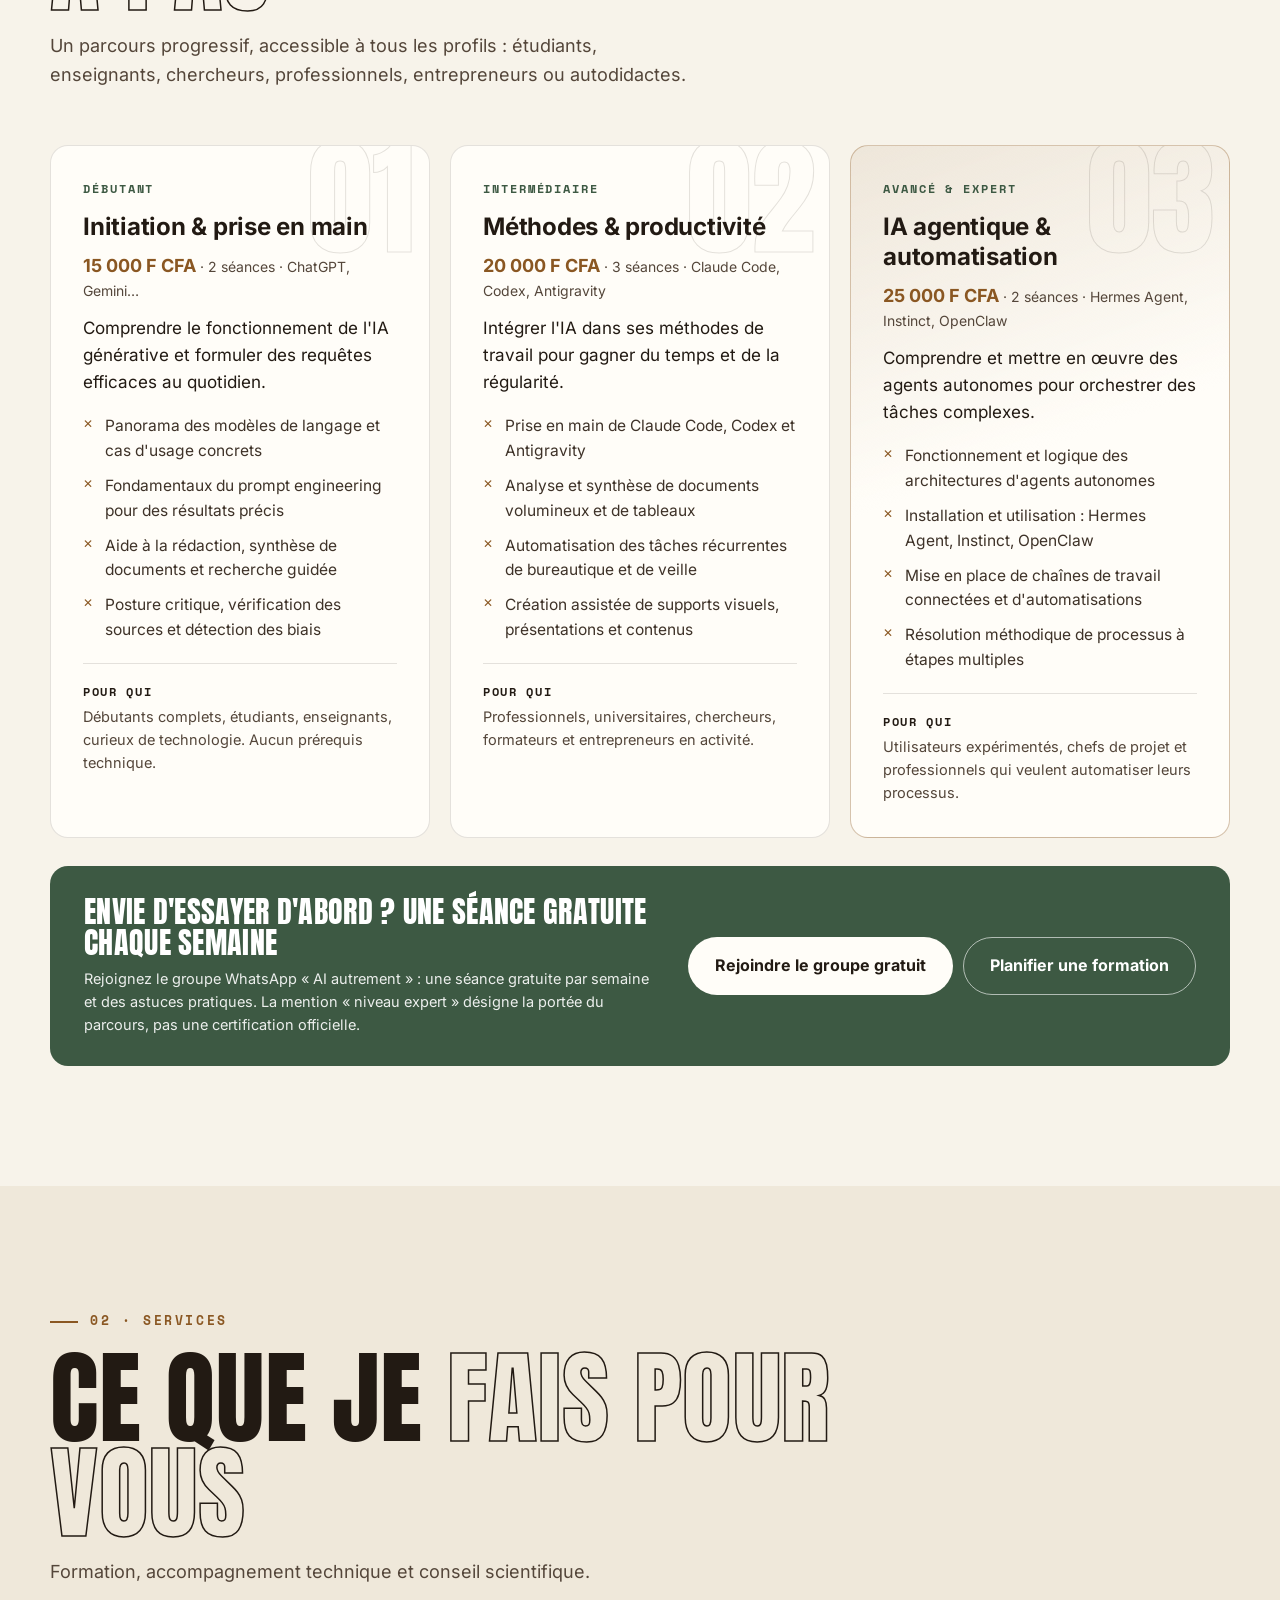
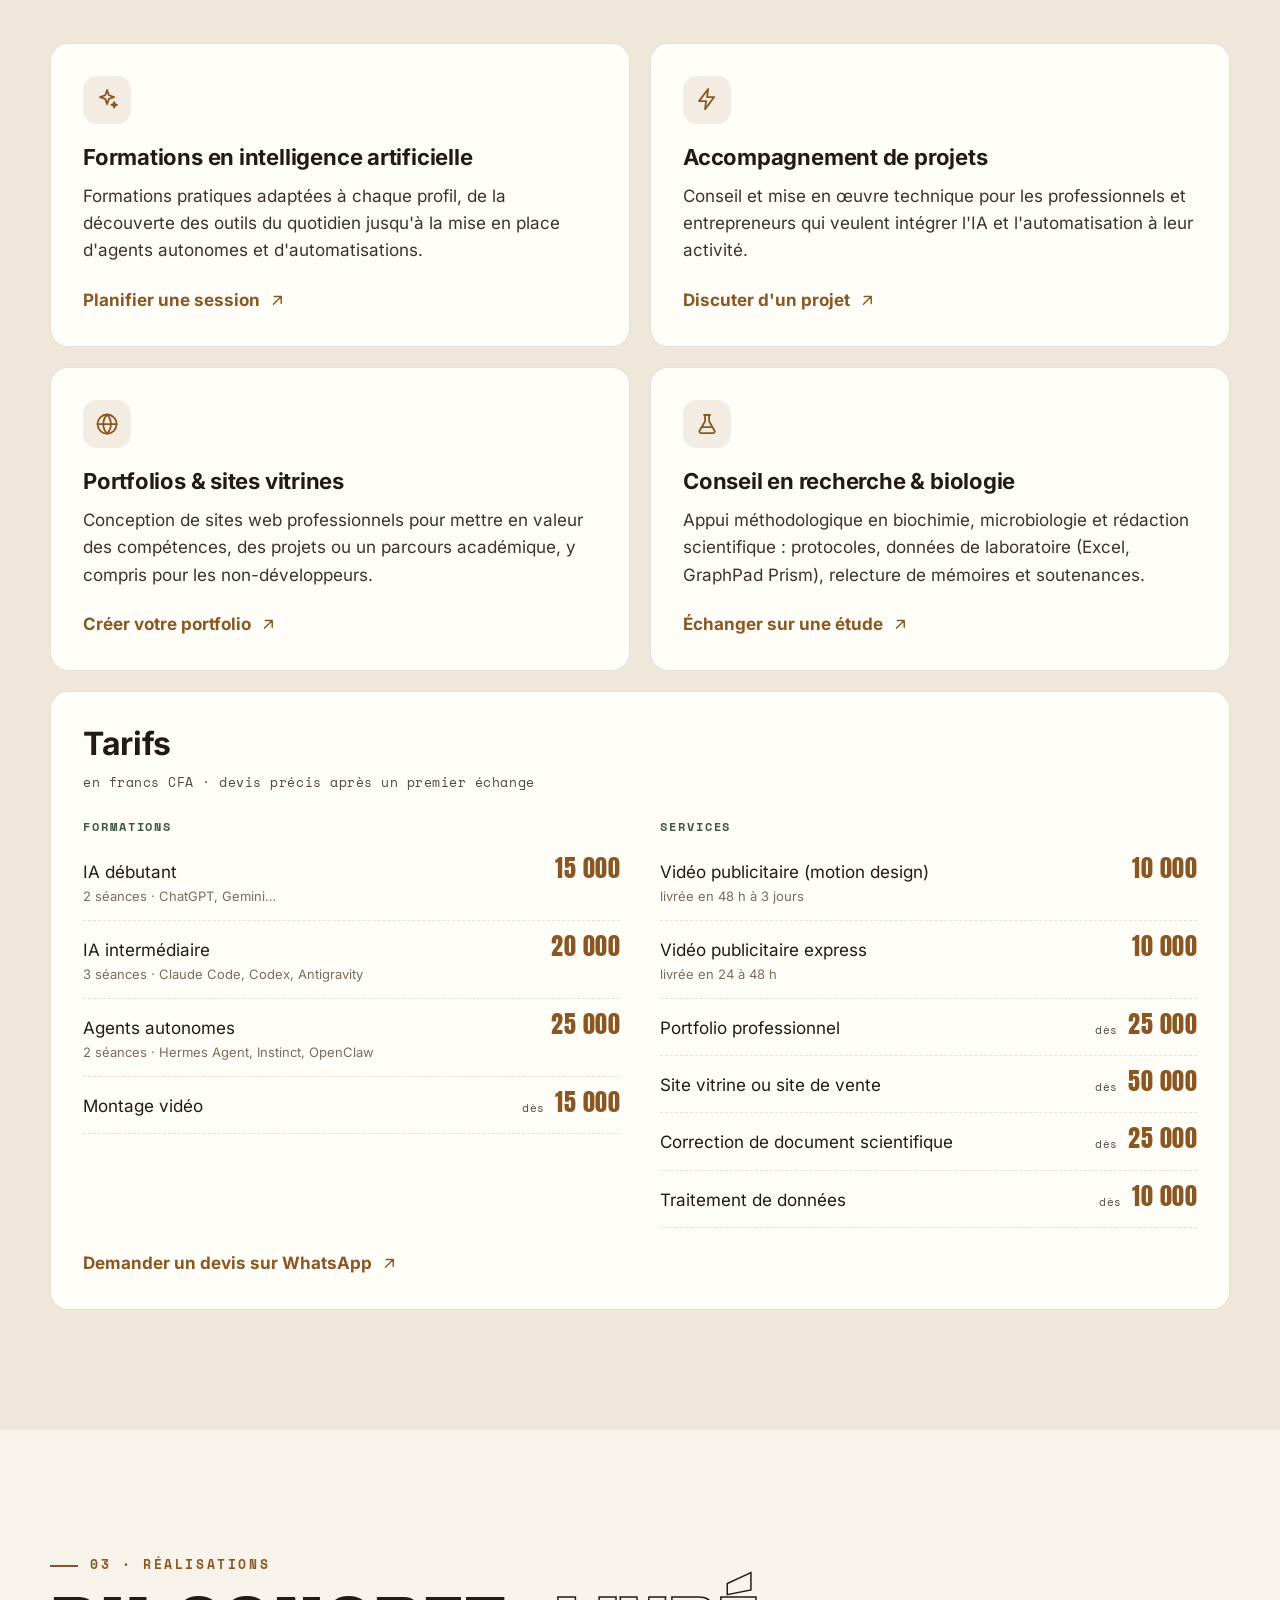
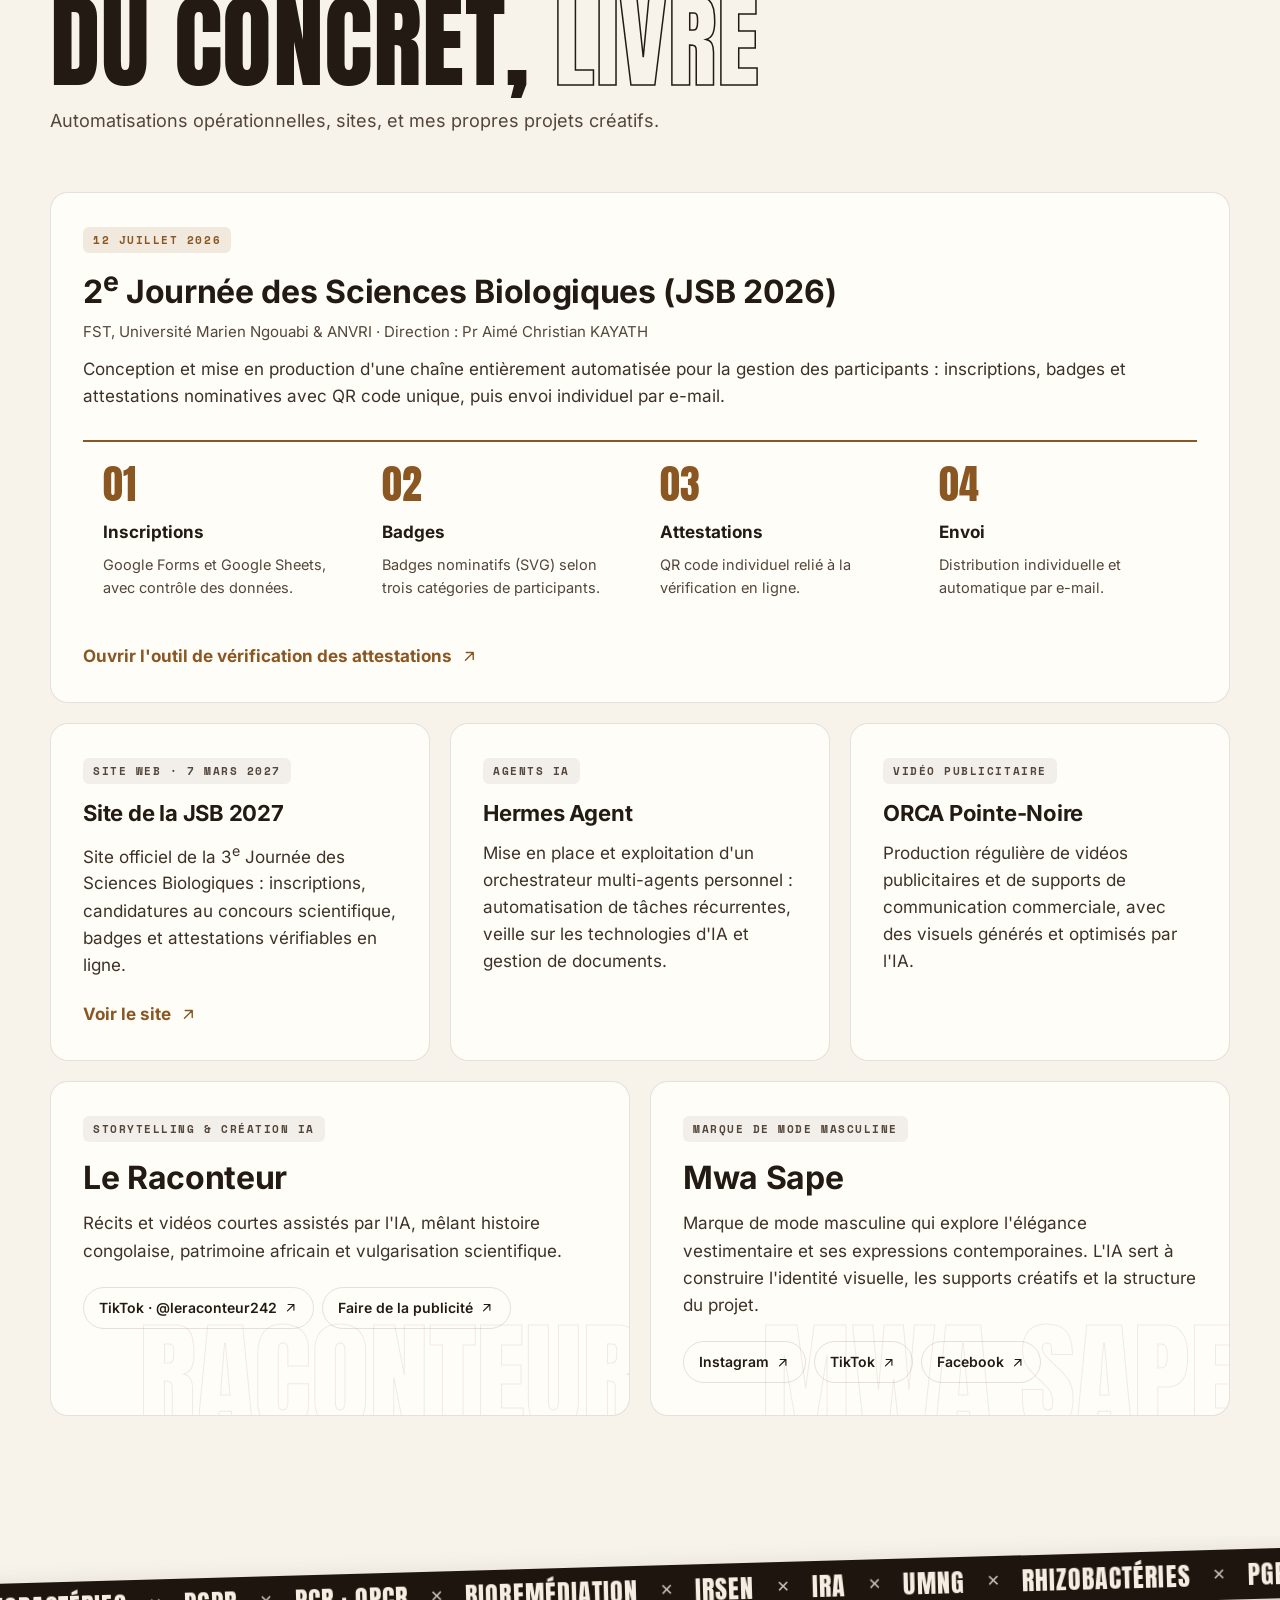
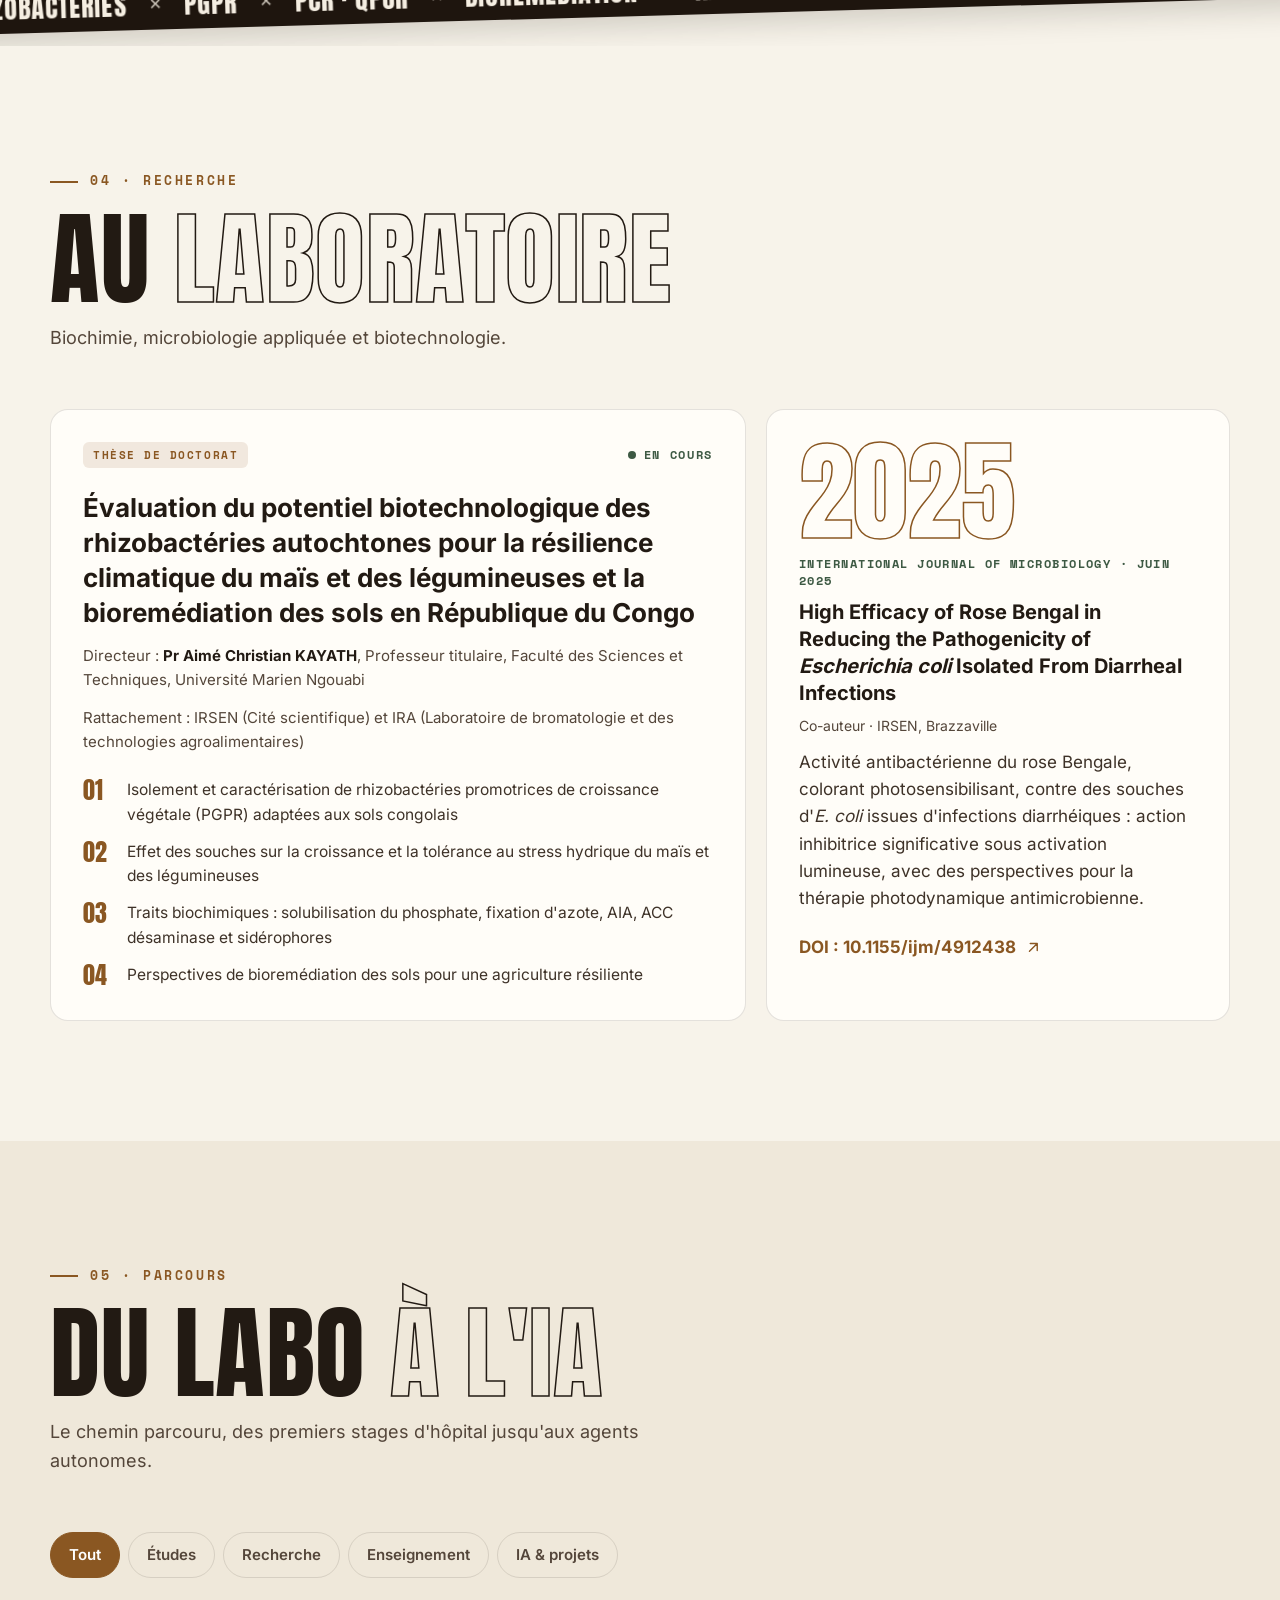
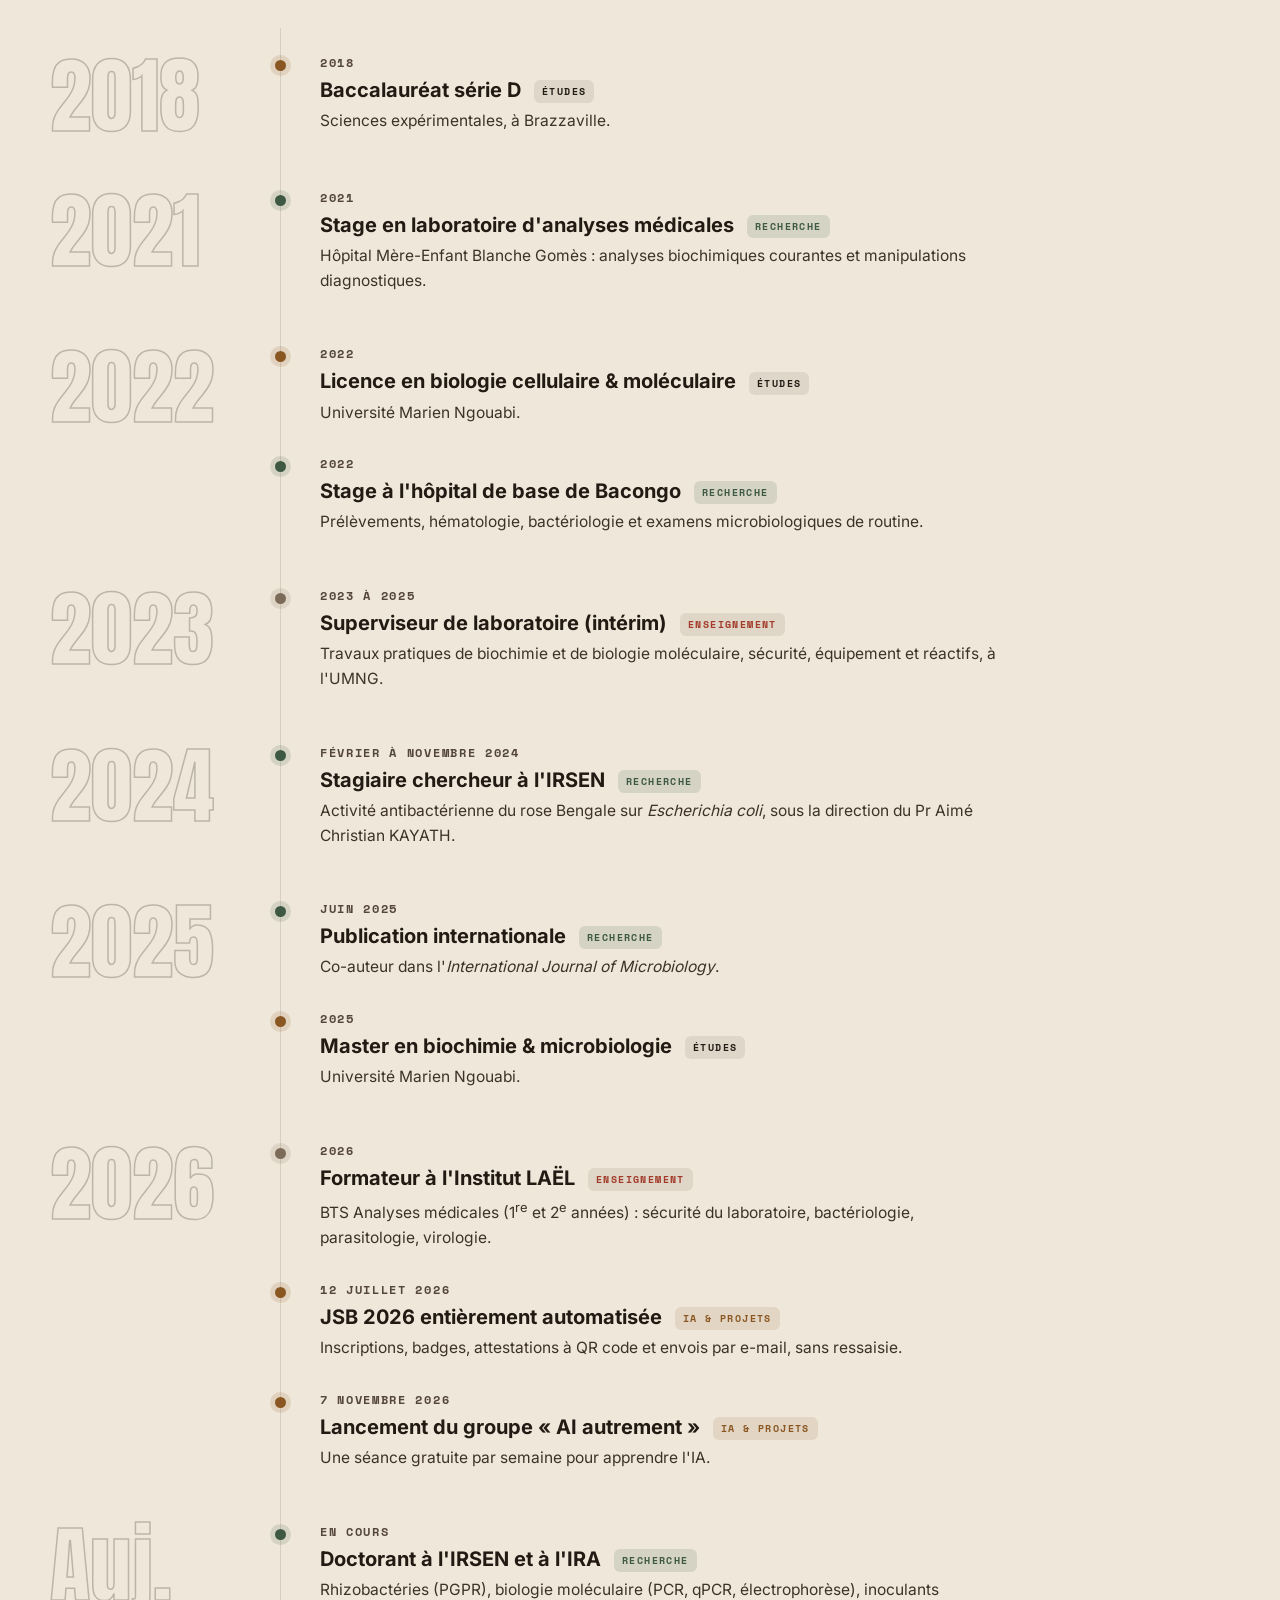
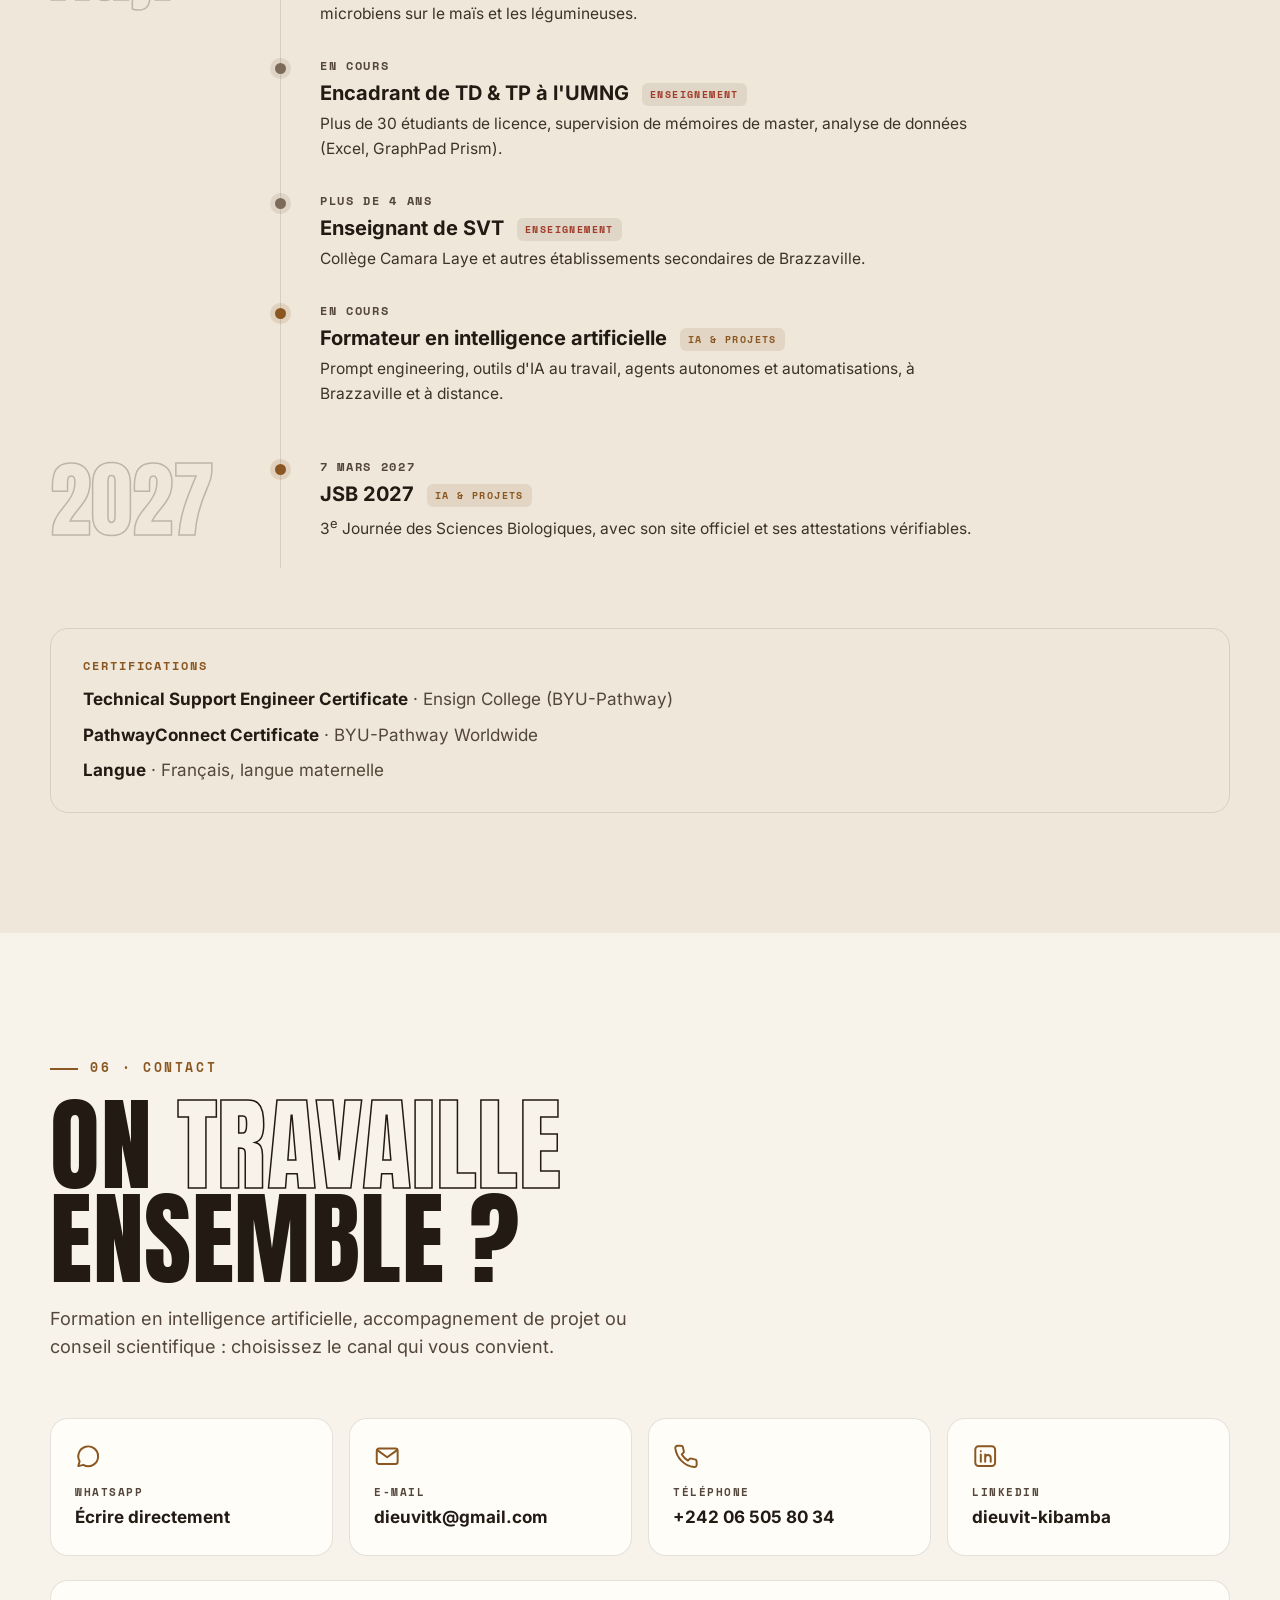
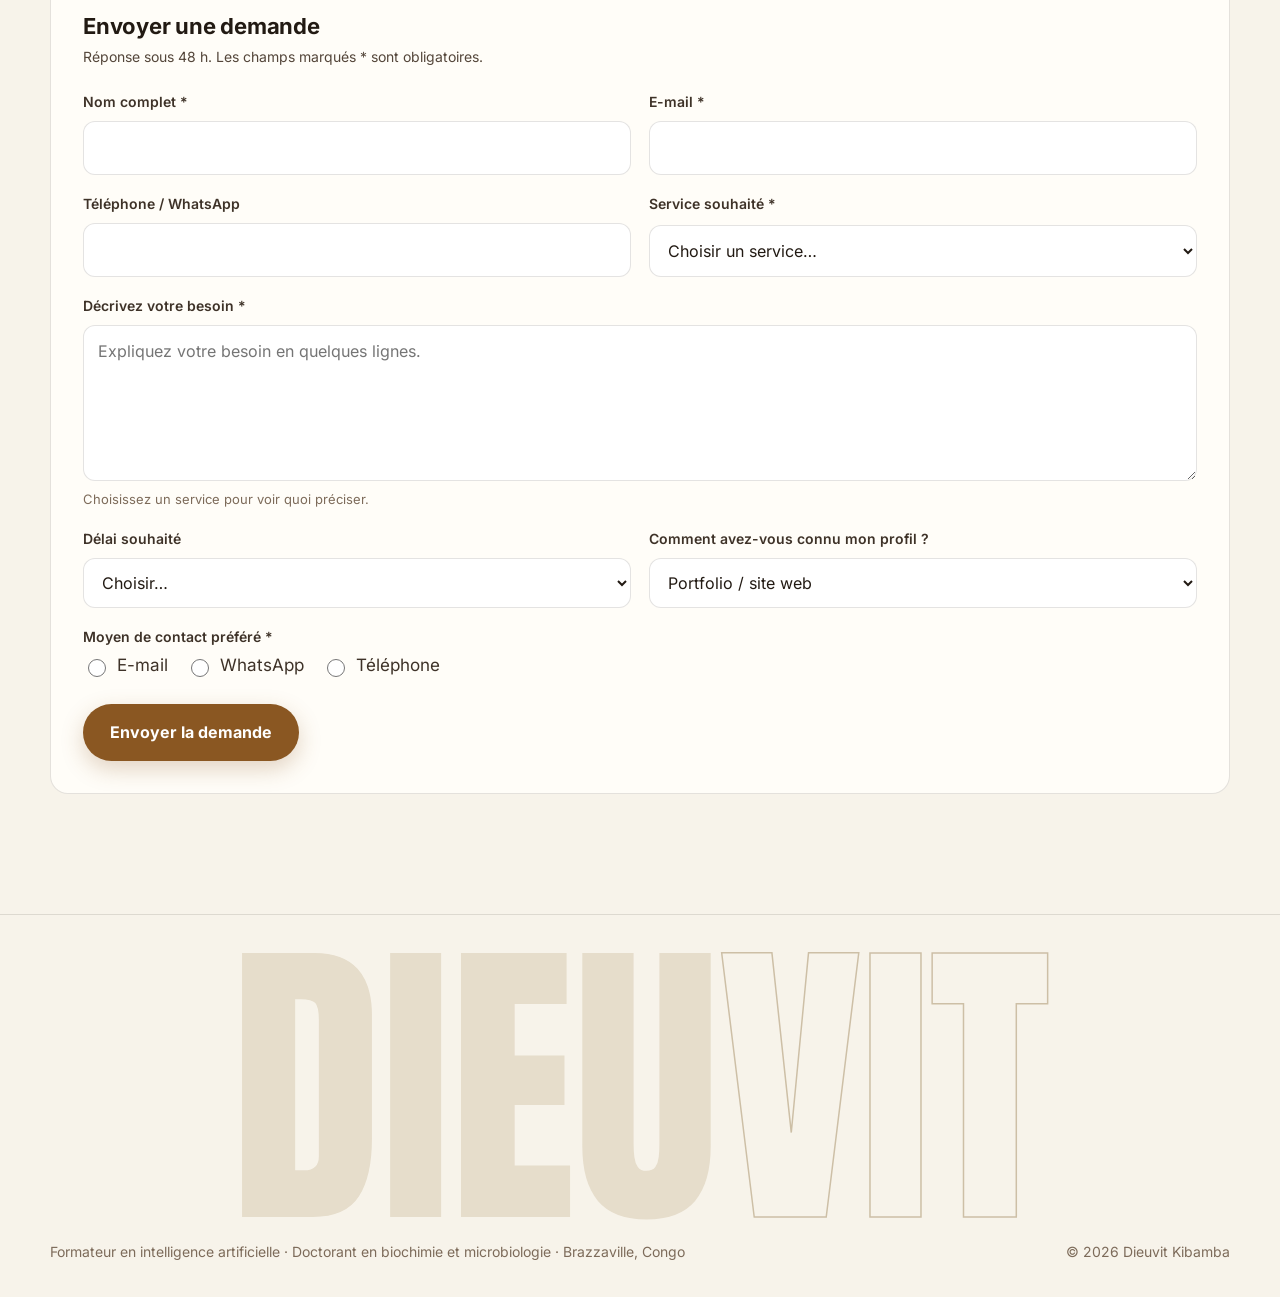
==== commit a5655aaf: "Vidéo publicitaire motion design : 10 000 F CFA Co-Authored-By: Claude Opus 5.5 <noreply@anthropic.c" ====
--- a/index.html
+++ b/index.html
@@ -326,7 +326,7 @@
             <div>
               <h4 class="pricing-head">Services</h4>
               <ul class="price-list">
-                <li><span>Vidéo publicitaire (motion design) <small>livrée en 48 h à 3 jours</small></span><strong>7 500</strong></li>
+                <li><span>Vidéo publicitaire (motion design) <small>livrée en 48 h à 3 jours</small></span><strong>10 000</strong></li>
                 <li><span>Vidéo publicitaire express <small>livrée en 24 à 48 h</small></span><strong>10 000</strong></li>
                 <li><span>Portfolio professionnel</span><strong><small>dès</small> 25 000</strong></li>
                 <li><span>Site vitrine ou site de vente</span><strong><small>dès</small> 50 000</strong></li>
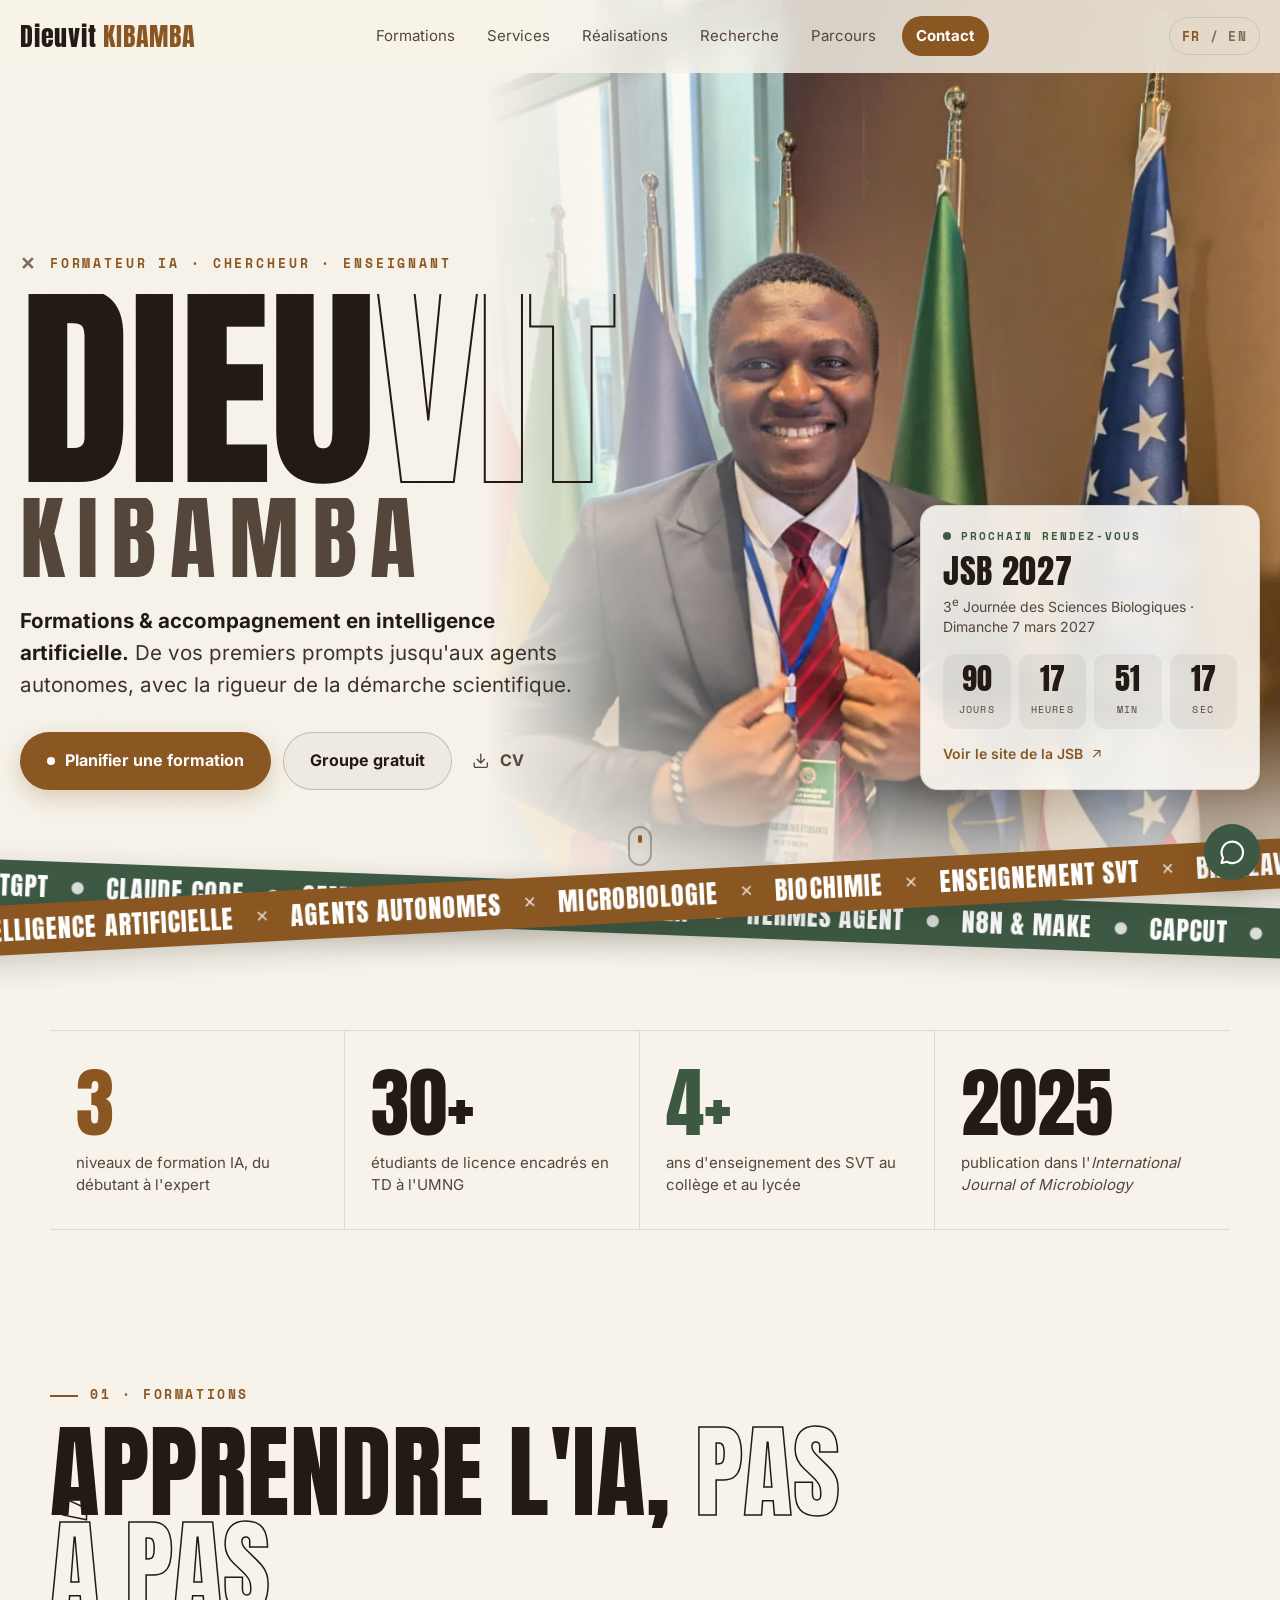
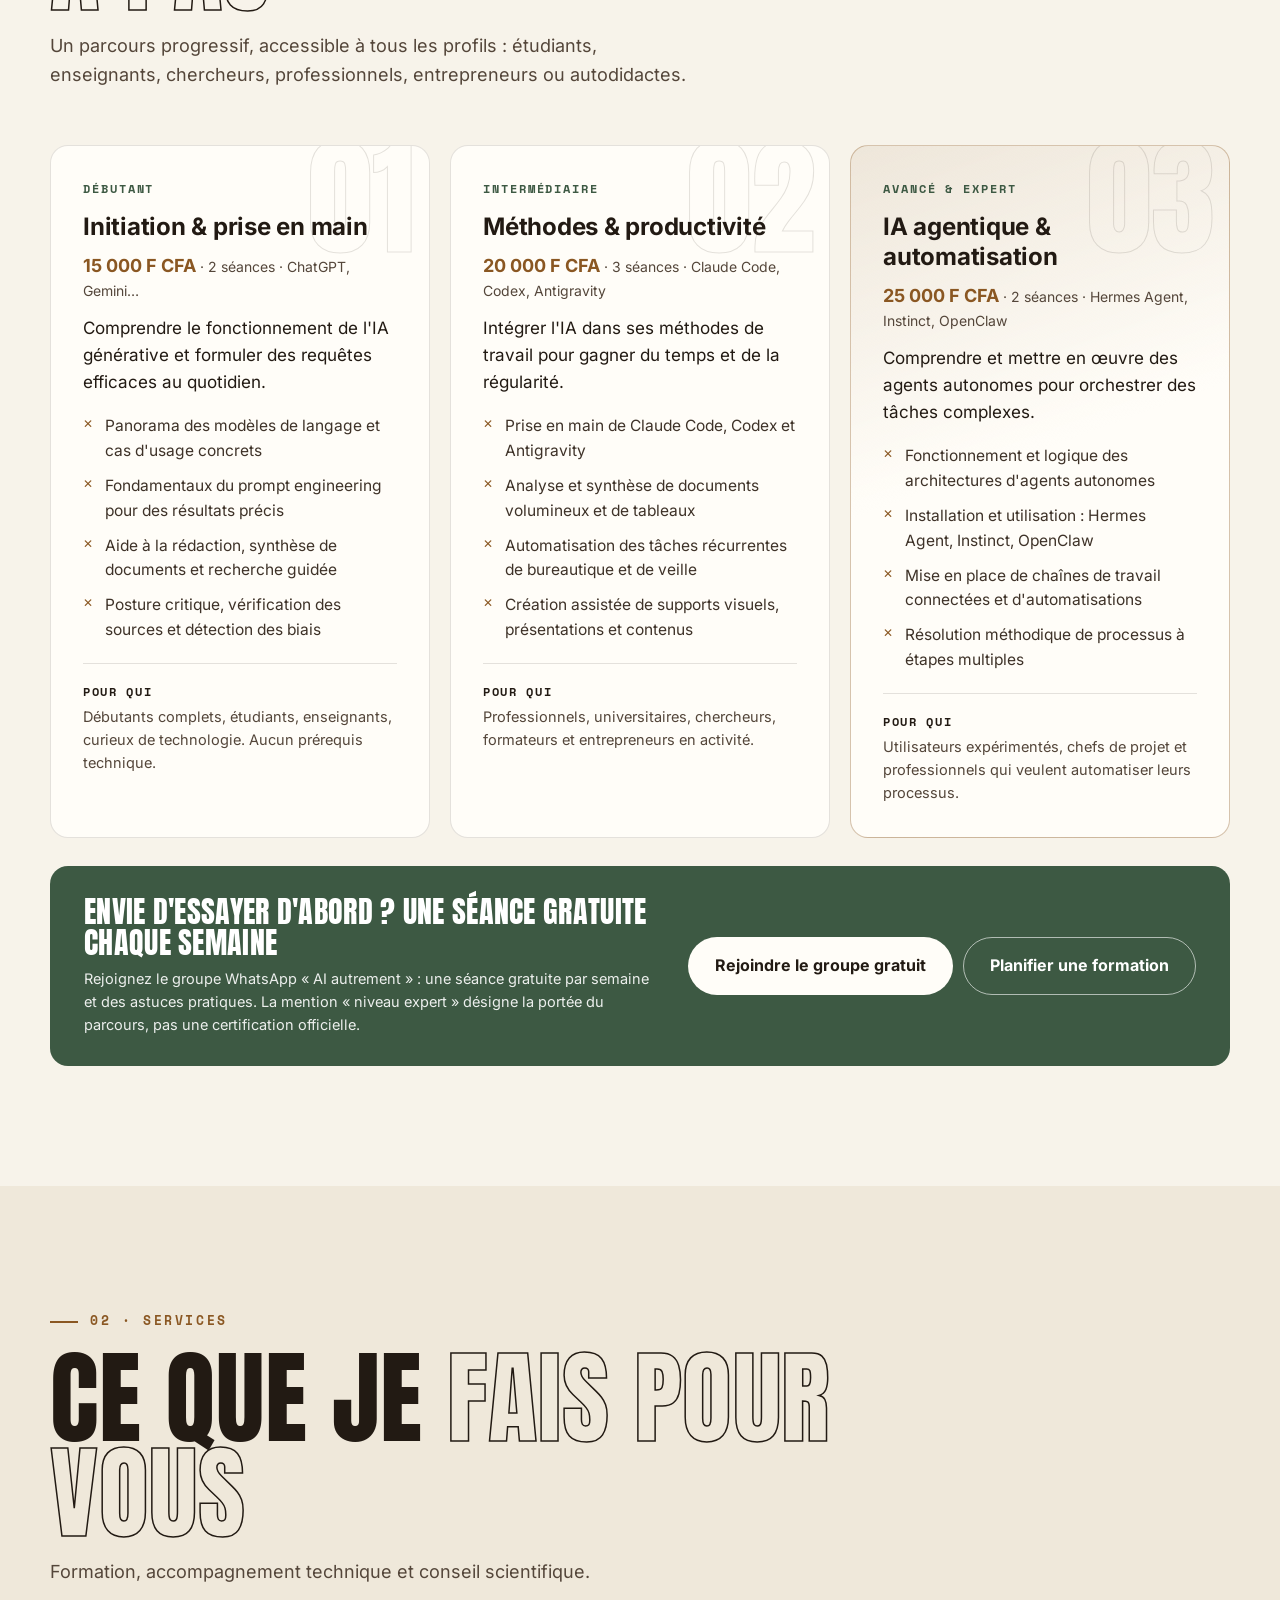
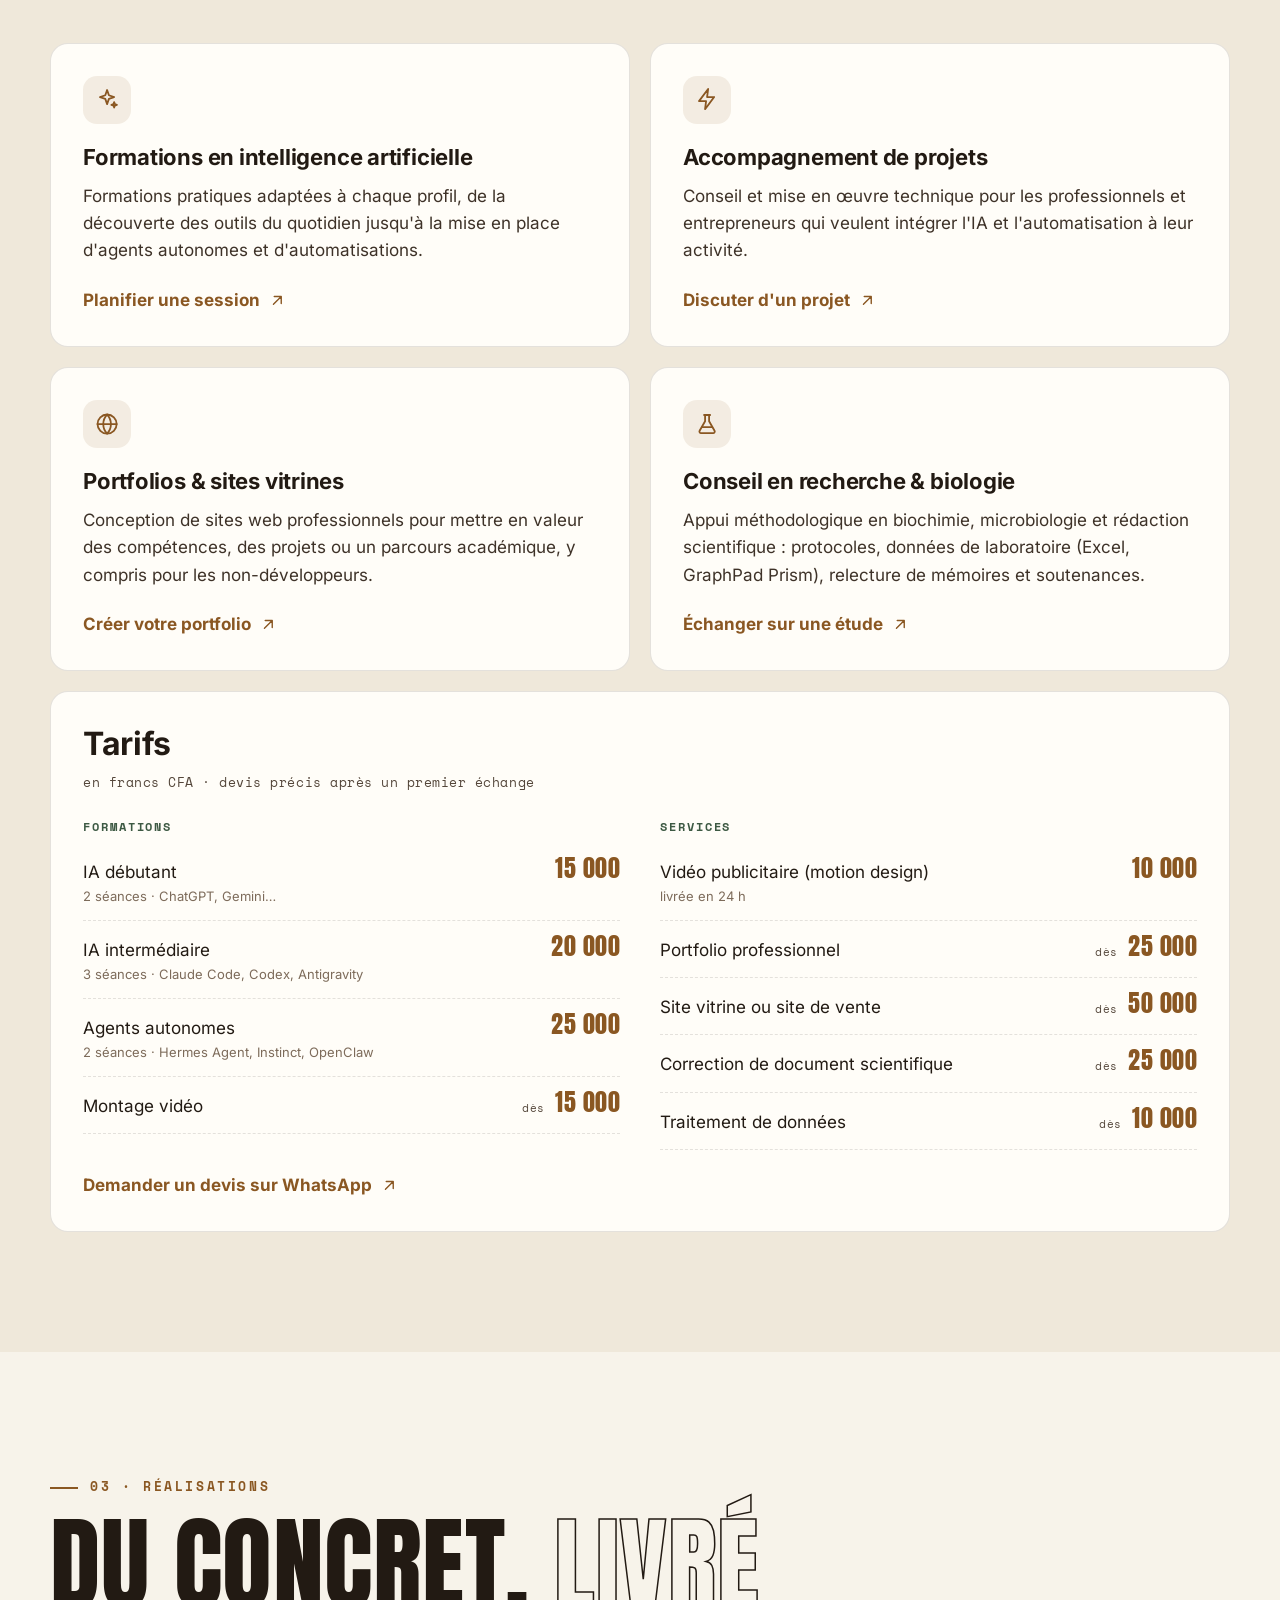
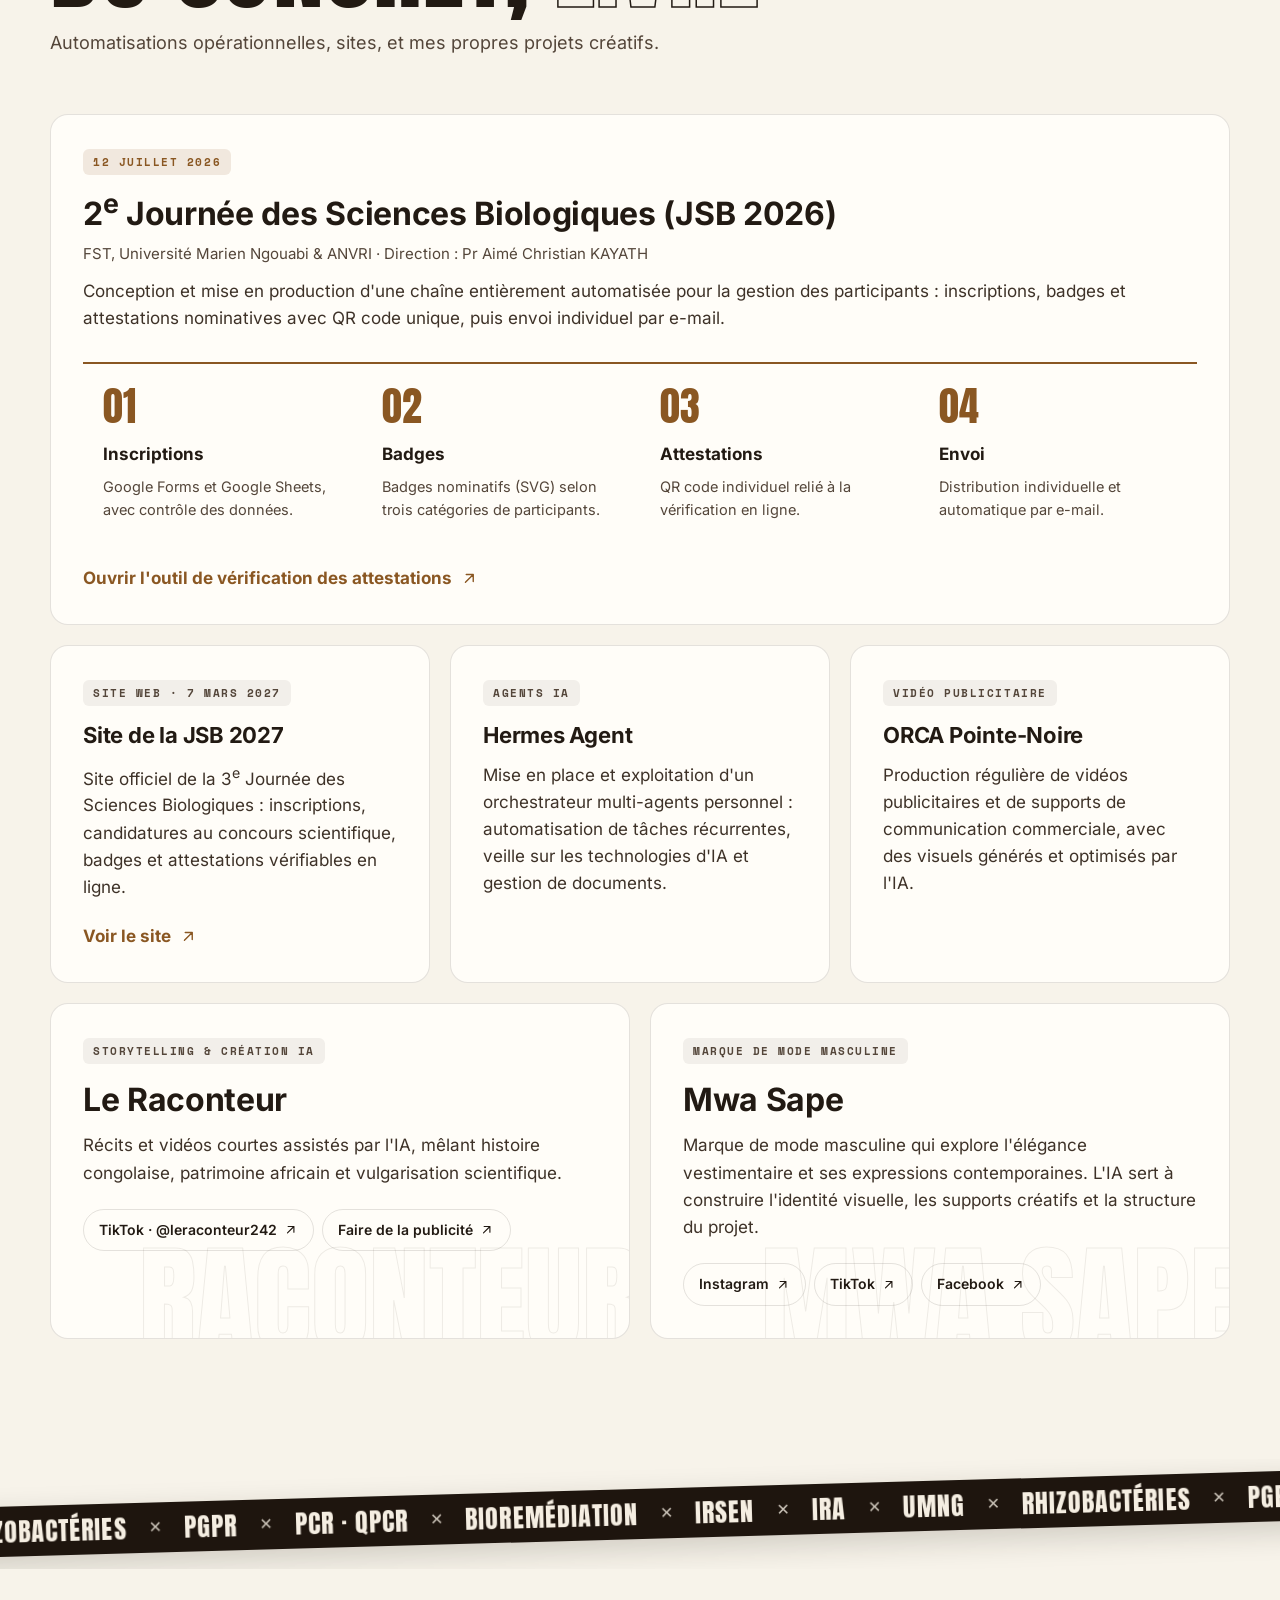
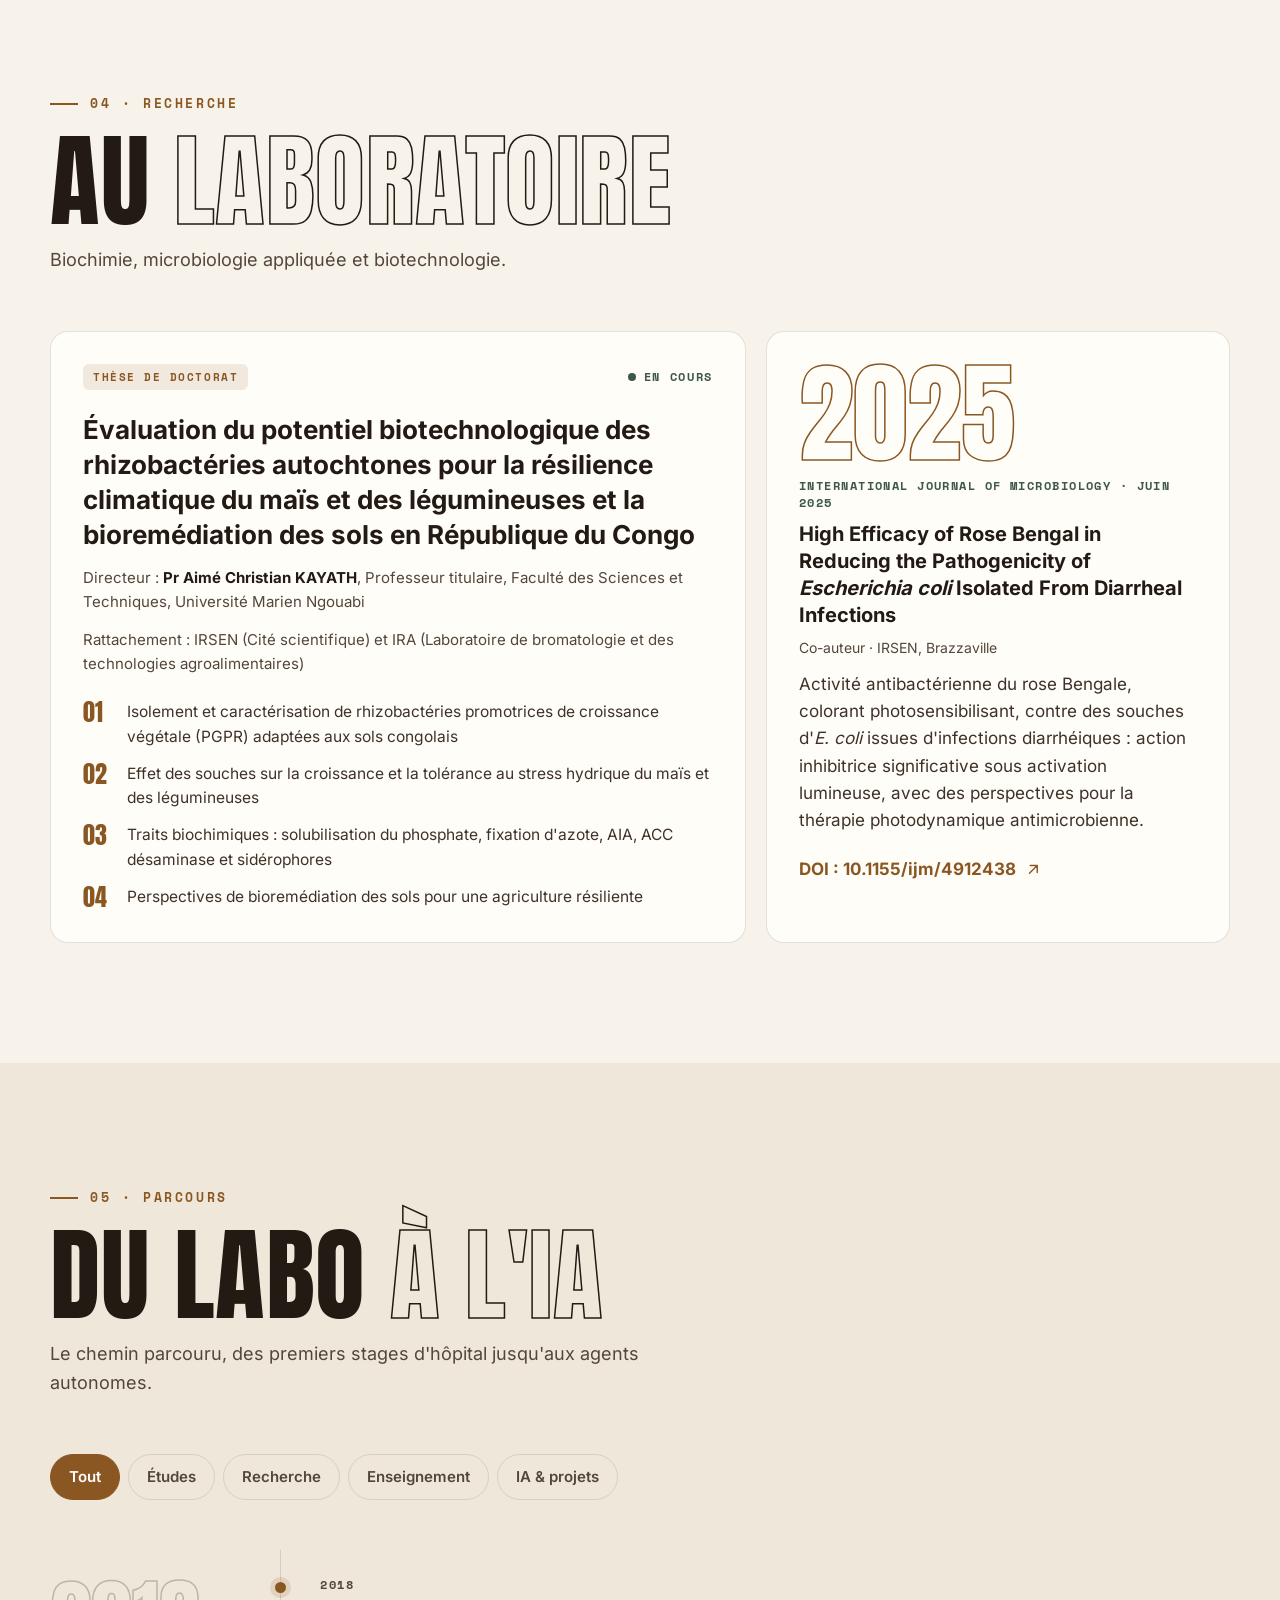
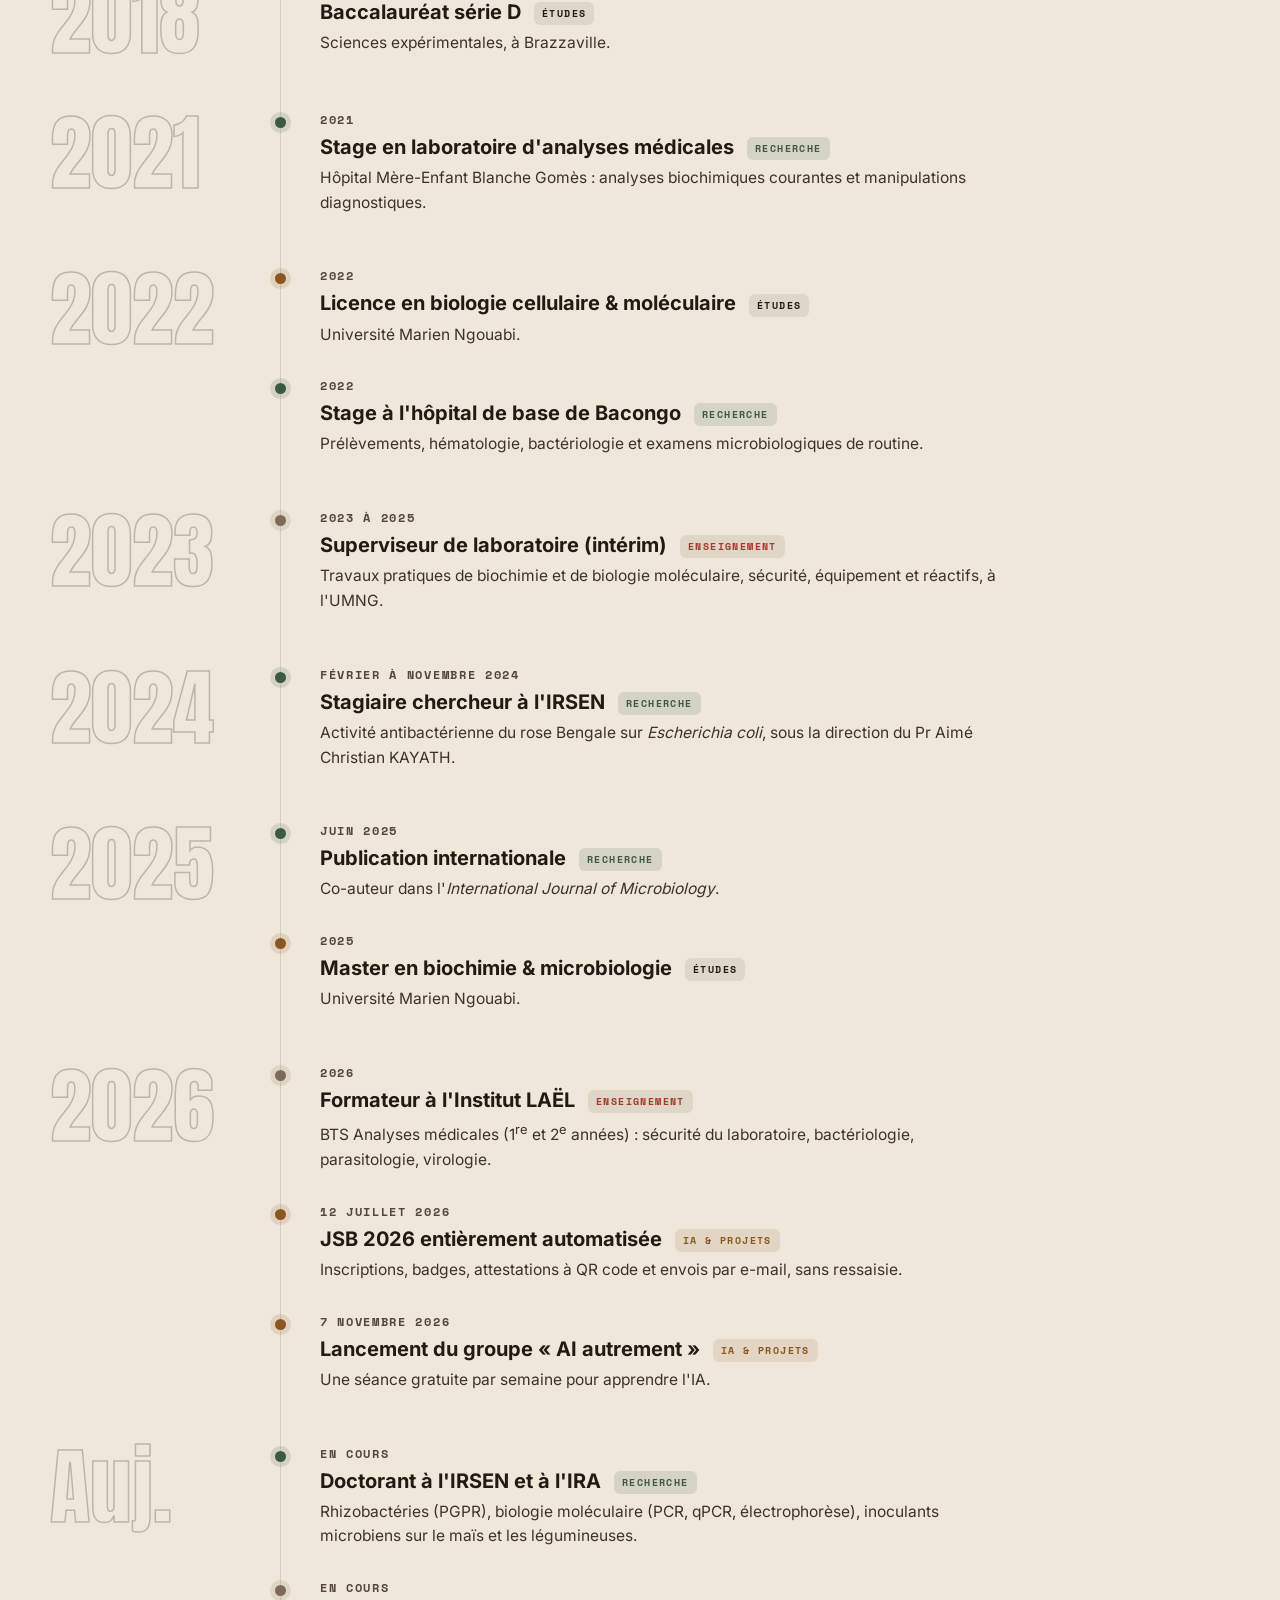
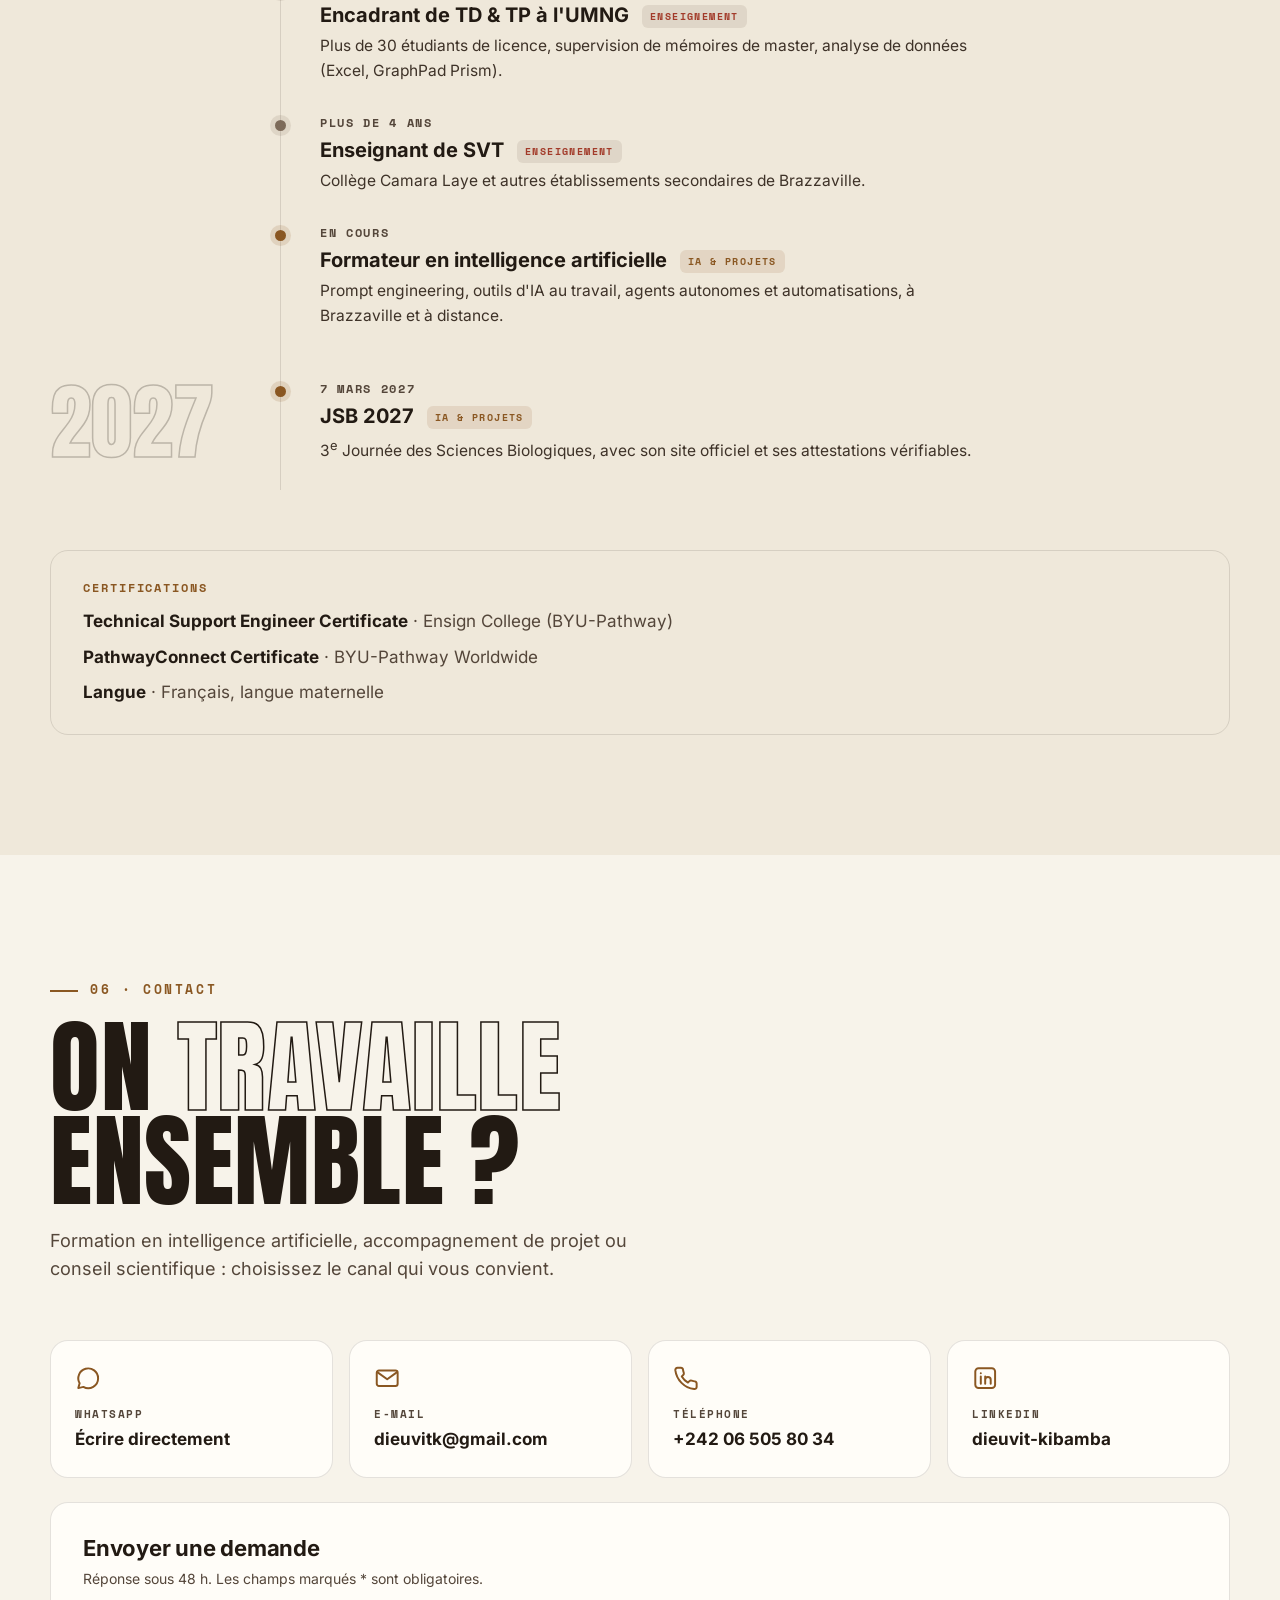
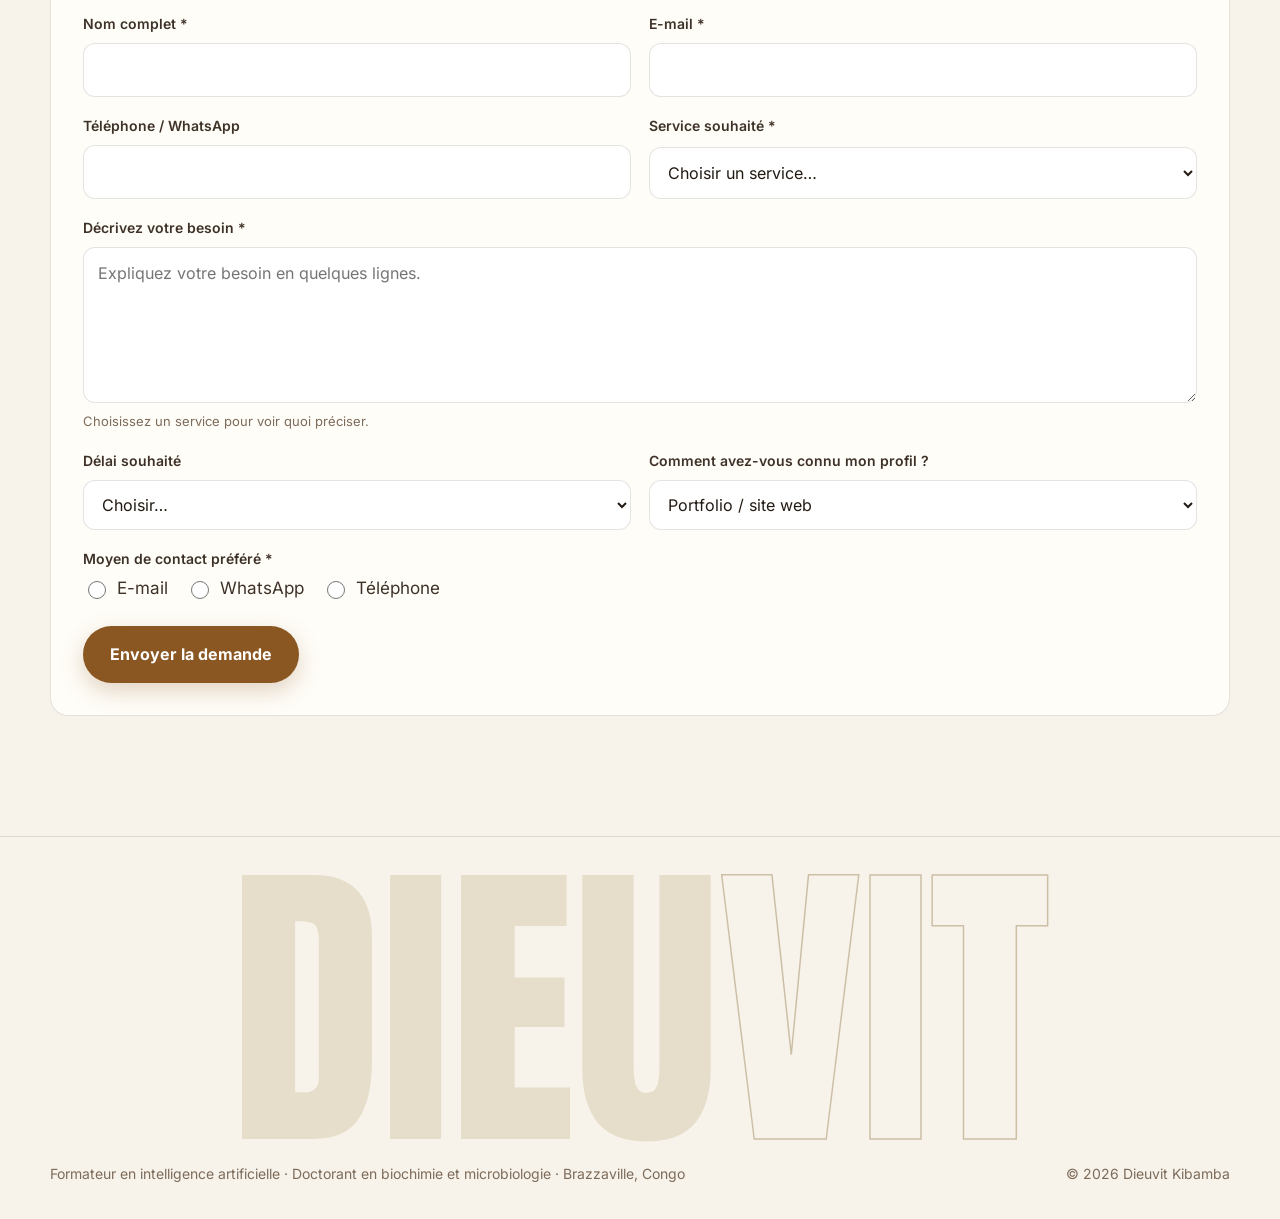
==== commit 086cf63a: "Vidéo publicitaire : un seul prix, 10 000 F CFA livrée en 24 h Co-Authored-By: Claude Opus 5.5 <nore" ====
--- a/index.html
+++ b/index.html
@@ -326,8 +326,7 @@
             <div>
               <h4 class="pricing-head">Services</h4>
               <ul class="price-list">
-                <li><span>Vidéo publicitaire (motion design) <small>livrée en 48 h à 3 jours</small></span><strong>10 000</strong></li>
-                <li><span>Vidéo publicitaire express <small>livrée en 24 à 48 h</small></span><strong>10 000</strong></li>
+                <li><span>Vidéo publicitaire (motion design) <small>livrée en 24 h</small></span><strong>10 000</strong></li>
                 <li><span>Portfolio professionnel</span><strong><small>dès</small> 25 000</strong></li>
                 <li><span>Site vitrine ou site de vente</span><strong><small>dès</small> 50 000</strong></li>
                 <li><span>Correction de document scientifique</span><strong><small>dès</small> 25 000</strong></li>
